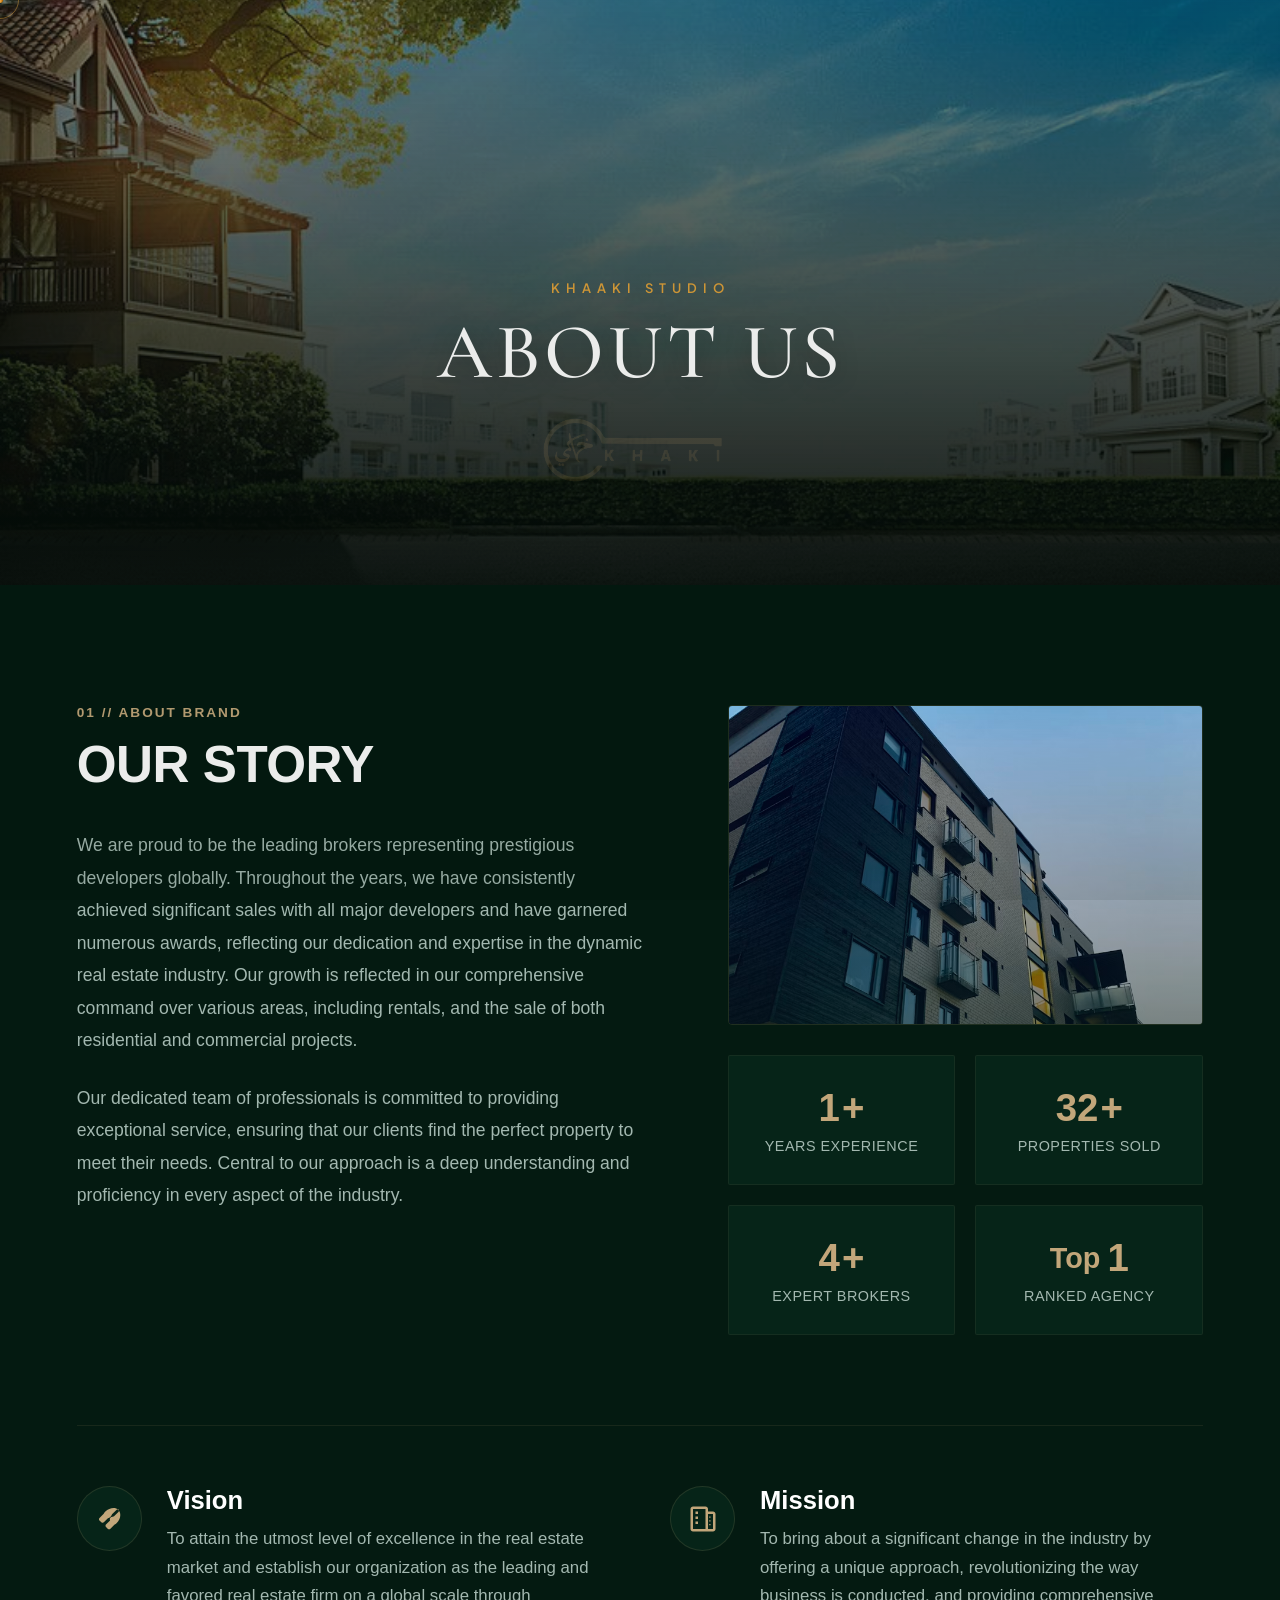
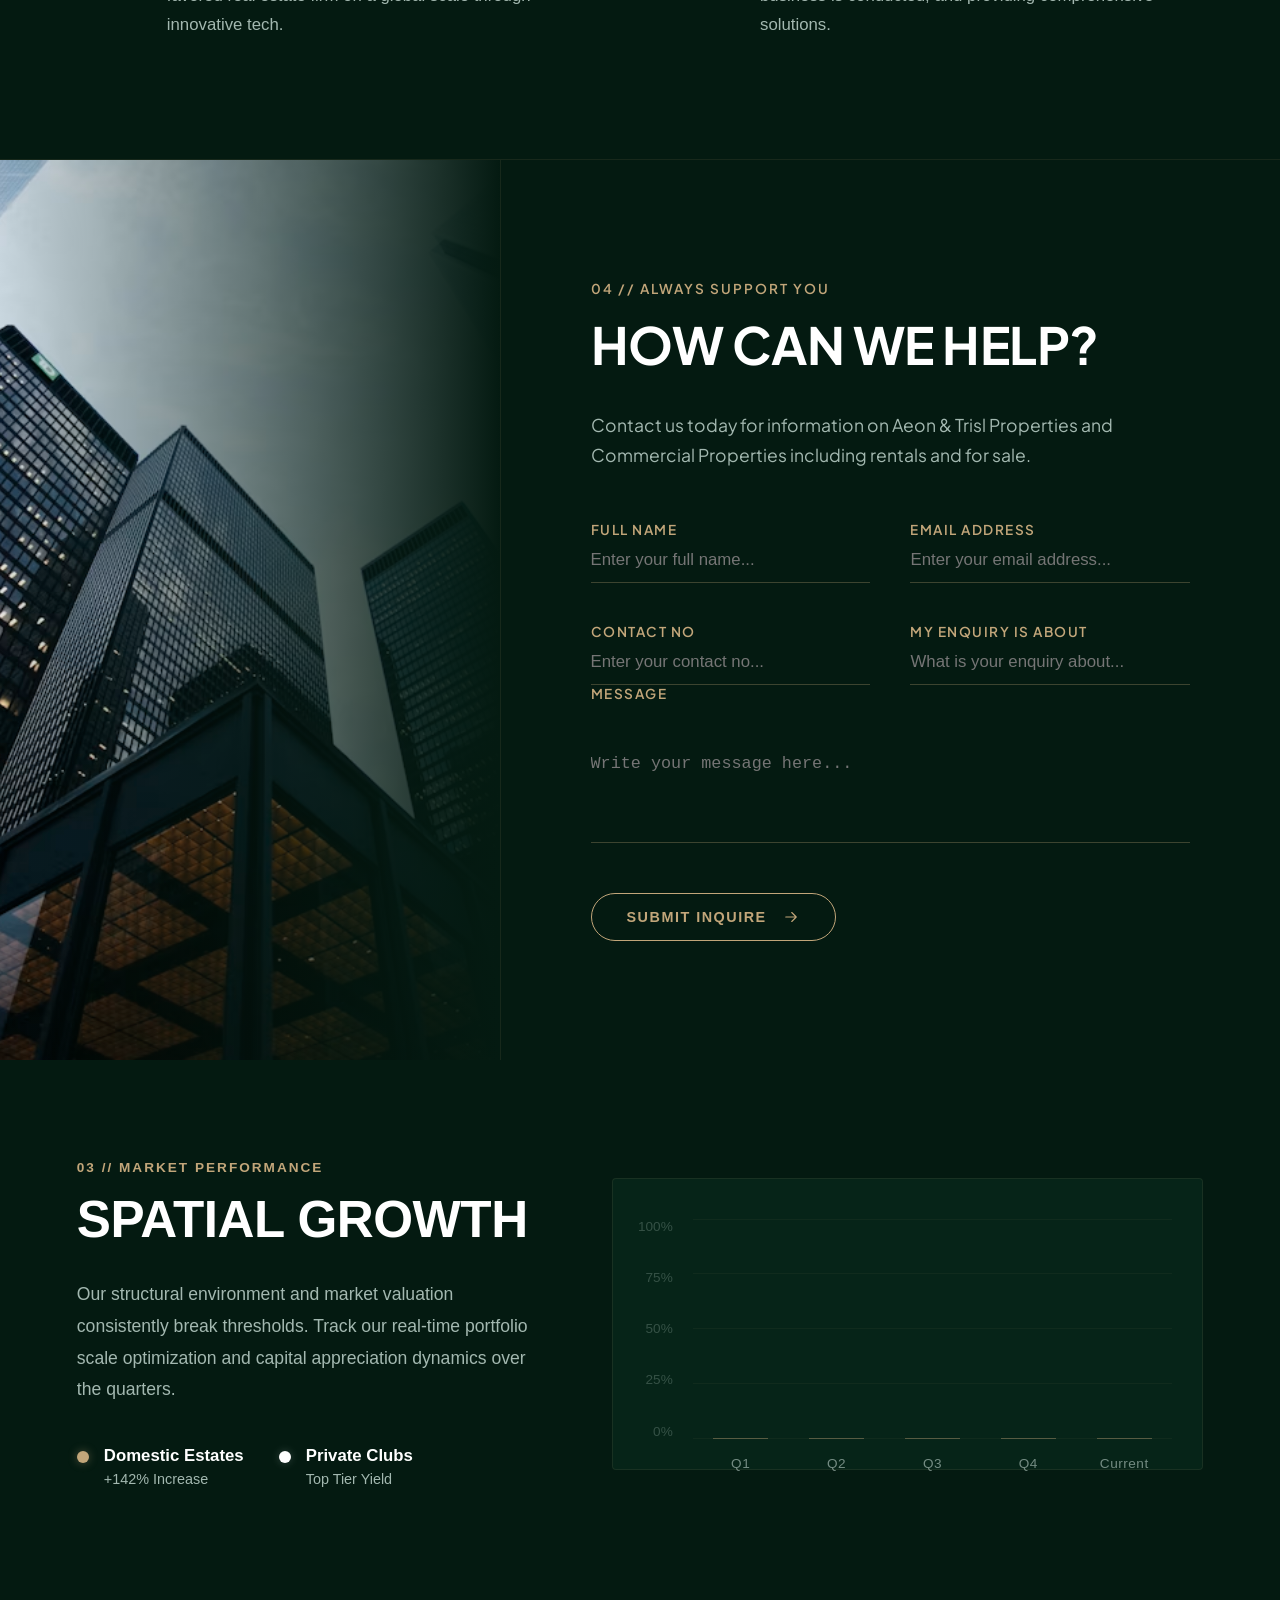
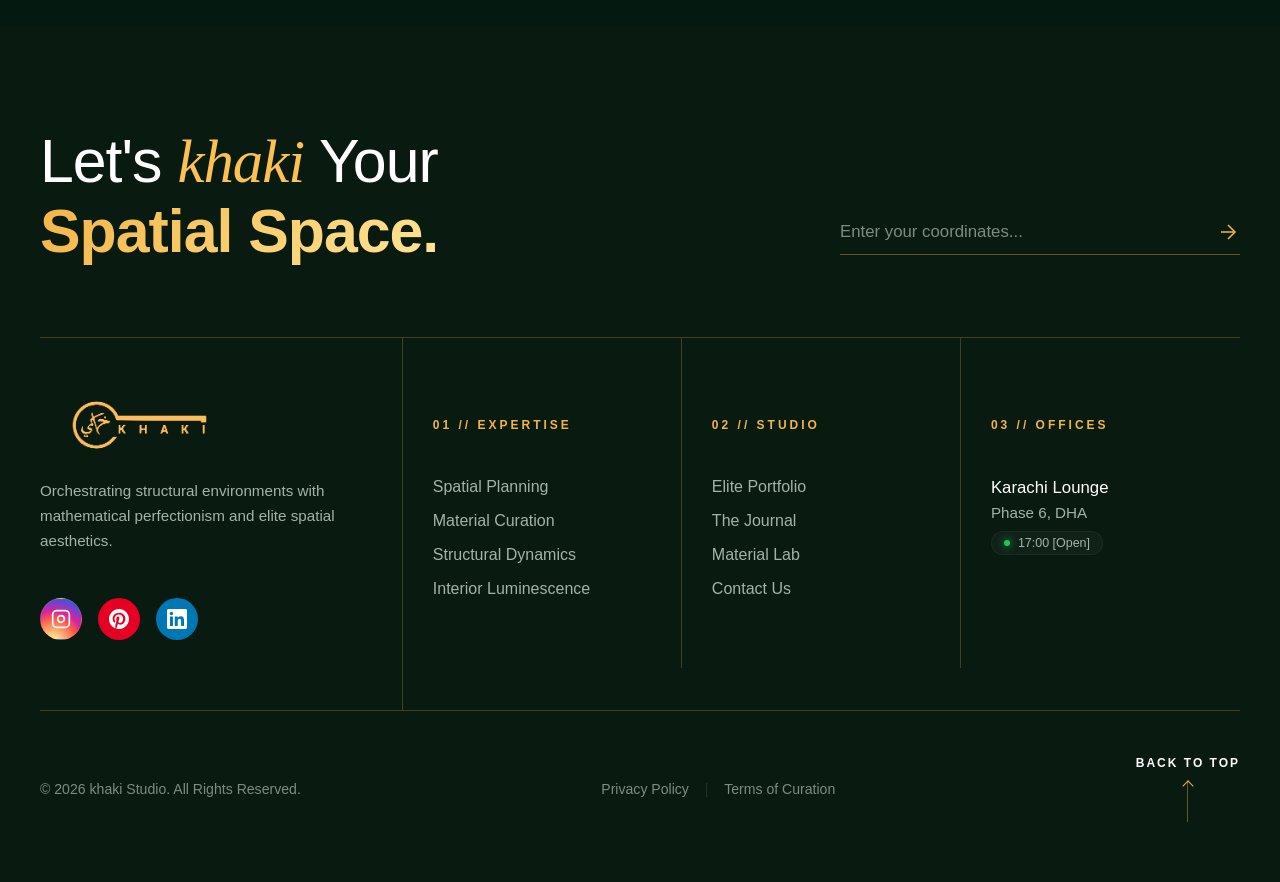
==== about.html @ c9d1e417 "Fresh deployment for Khaki Real Estate" ====
<!DOCTYPE html>
<html lang="en">
<head>
    <meta charset="UTF-8">
    <meta name="viewport" content="width=device-width, initial-scale=1.0">
    <title>Khaki Luxury Estates | Emerald Masterpiece</title>
    
    <!-- Premium Geometric Sans Font Hierarchy -->
    <link rel="preconnect" href="https://fonts.googleapis.com">
    <link rel="preconnect" href="https://fonts.gstatic.com" crossorigin>
    <link href="https://fonts.googleapis.com/css2?family=Plus+Jakarta+Sans:wght@300;400;500;600;700;800&display=swap" rel="stylesheet">
    <link href="https://fonts.googleapis.com/css2?family=Cormorant+Garamond:ital,wght@0,500;0,600;0,700;1,400&display=swap" rel="stylesheet">
    
    <link rel="stylesheet" href="style.css">
</head>
<body class="is-loading">

    <!-- LUXURY CUSTOM CURSOR TRACKER ELEMENTS -->
    <div class="custom-cursor-dot"></div>
    <div class="custom-cursor-ball"></div>

    <!-- 1. HIGH-END BRAND GREEN & GOLD PRELOADER -->
    <div id="preloader">
        <div class="loader-inner">
            <div class="logo-mask-container">
                <img src="assets/images/khaki logo[1]-01.webp" alt="Khaki Brand Identity" class="brand-logo-massive">
            </div>
        </div>
    </div>

    <!-- =====================================================================
     02. ULTRA-SLIM FLOATING EMERALD GLASS CAPSULE NAVBAR & SLICE OVERLAY
===================================================================== -->
<header class="floating-header" style="opacity: 1;">
    <div class="header-capsule">
        <!-- Left Brand Segment (MODIFIED LOGO AREA) -->
        <div class="logo-area">
            <a href="#home" class="brand-link">
                <img src="assets/images/khaki logo[1]-01.webp" alt="Khaki Corporate Identity" class="navbar-brand-logo">
            </a>
        </div>
        
        <!-- Center Modernist Navigation Links (Desktop Only) -->
        <nav class="nav-links-area">
            <div class="nav-clip"><a href="index.html" class="nav-item reveal-nav active">Home</a></div>
            <div class="nav-clip"><a href="about.html" class="nav-item reveal-nav">About Brand</a></div>
            <div class="nav-clip"><a href="estate.html" class="nav-item reveal-nav">Our Estates</a></div>
            <div class="nav-clip"><a href="contact.html" class="nav-item reveal-nav">Contact Inquire</a></div>
        </nav>
        
        <!-- Right Symmetrical Action Button / Hamburger Area (FIXED CORE) -->
        <div class="header-action-area">
            <a href="#contact" class="nav-mini-cta">Book Tour</a>
            
            <!-- Unique Custom Hamburger Trigger (Forced Flex Target) -->
            <button class="khaki-burger-trigger" id="burgerTrigger" aria-label="Toggle Menu">
                <span class="burger-line line-top"></span>
                <span class="burger-line line-bottom"></span>
            </button>
        </div>
    </div>
</header>

<!-- UNIQUE ARCHITECTURAL SLICE OVERLAY MENU -->
<div class="kinetic-menu-overlay" id="menuOverlay">
    <!-- Background divided into 3 responsive vertical layout slices -->
    <div class="menu-curtain-slice"></div>
    <div class="menu-curtain-slice"></div>
    <div class="menu-curtain-slice"></div>
    
     <div class="overlay-content-wrapper">
        <nav class="overlay-nav-matrix">
            <div class="overlay-link-clip"><a href="index.html" class="overlay-nav-item">01 / Home</a></div>
            <div class="overlay-link-clip"><a href="about.html" class="overlay-nav-item">02 / About Brand</a></div>
            <div class="overlay-link-clip"><a href="estate.html" class="overlay-nav-item">03 / Our Estates</a></div>
            <div class="overlay-link-clip"><a href="contact.html" class="overlay-nav-item">05 / Contact Inquire</a></div>
        </nav>
    </div>
</div>

    <section class="about-luxury-banner">
        <div class="banner-overlay"></div>
        <div class="banner-content">
            <span class="banner-subtitle">KHAAKI STUDIO</span>
            <h1 class="banner-title">About Us</h1>
        </div>
    </section>

    <section class="khaki-brand-story-section">
  <div class="kbs-container">
    
    <div class="kbs-content animate-on-scroll">
      <span class="kbs-tagline">01 // ABOUT BRAND</span>
      <h2 class="kbs-heading">OUR STORY</h2>
      <p class="kbs-text">
        We are proud to be the leading brokers representing prestigious developers globally. Throughout the years, we have consistently achieved significant sales with all major developers and have garnered numerous awards, reflecting our dedication and expertise in the dynamic real estate industry. Our growth is reflected in our comprehensive command over various areas, including rentals, and the sale of both residential and commercial projects.
      </p>
      <p class="kbs-text">
        Our dedicated team of professionals is committed to providing exceptional service, ensuring that our clients find the perfect property to meet their needs. Central to our approach is a deep understanding and proficiency in every aspect of the industry.
      </p>
    </div>

    <div class="kbs-media-box animate-on-scroll">
      <div class="kbs-image-wrap">
        <img src="assets/images/flat.jpg" alt="Elite Architecture" class="kbs-image">
        <div class="kbs-image-overlay"></div>
      </div>
      
      <div class="kbs-activity-grid">
        <div class="kbs-card">
          <div class="kbs-card-num-row">
            <span class="kbs-number" data-target="15">0</span><span class="kbs-suffix">+</span>
          </div>
          <span class="kbs-label">Years Experience</span>
        </div>
        <div class="kbs-card">
          <div class="kbs-card-num-row">
            <span class="kbs-number" data-target="2500">0</span><span class="kbs-suffix">+</span>
          </div>
          <span class="kbs-label">Properties Sold</span>
        </div>
        <div class="kbs-card">
          <div class="kbs-card-num-row">
            <span class="kbs-number" data-target="120">0</span><span class="kbs-suffix">+</span>
          </div>
          <span class="kbs-label">Expert Brokers</span>
        </div>
        <div class="kbs-card">
          <div class="kbs-card-num-row">
            <span class="kbs-prefix">Top </span><span class="kbs-number" data-target="1">0</span>
          </div>
          <span class="kbs-label">Ranked Agency</span>
        </div>
      </div>
    </div>

  </div>

  <div class="kbs-vm-container animate-on-scroll">
    <div class="kbs-vm-block">
      <div class="kbs-vm-icon">
        <svg viewBox="0 0 24 24" fill="none" xmlns="http://www.w3.org/2000/svg"><path d="M13.2426 10.7574C12.4616 11.5384 12.4616 12.8047 13.2426 13.5858C14.0237 14.3668 15.29 14.3668 16.0711 13.5858C16.8521 12.8047 16.8521 11.5384 16.0711 10.7574C15.29 9.97631 14.0237 9.97631 13.2426 10.7574Z" fill="currentColor"/><path d="M19.4142 4.58579C16.9427 2.11422 12.1158 3.0335 9.07684 6.07246C8.54944 6.59986 8.11874 7.1654 7.78165 7.75549L4.41421 11.1229C3.86801 11.6691 3.84074 12.5414 4.35338 13.1204L5.87868 14.6457C6.42555 15.1926 7.29177 15.2154 7.86595 14.6974L11.1274 11.4359C11.8385 11.1873 12.5846 10.8267 13.2426 10.1687C13.847 9.56425 14.1843 8.88729 14.433 8.23559L17.9272 4.74136C18.5204 4.14811 19.3497 4.05389 19.7824 4.48663C20.2151 4.91937 20.1209 5.74864 19.5276 6.34189L16.0334 9.83612C15.3817 10.0848 14.7048 10.422 14.1003 11.0265C13.4423 11.6844 13.0818 12.4305 12.8331 13.1416L9.57168 16.4031C9.05364 16.9772 9.07647 17.8435 9.62334 18.3903L11.1486 19.9156C11.7277 20.4283 12.6 20.401 13.1462 19.8548L16.5136 16.4874C17.1037 16.1503 17.6692 15.7196 18.1966 15.1922C21.2356 12.1532 22.1548 7.32635 19.4142 4.58579Z" fill="currentColor"/></svg>
      </div>
      <div class="kbs-vm-text-wrap">
        <h3 class="kbs-vm-title">Vision</h3>
        <p class="kbs-vm-desc">To attain the utmost level of excellence in the real estate market and establish our organization as the leading and favored real estate firm on a global scale through innovative tech.</p>
      </div>
    </div>
    <div class="kbs-vm-block">
      <div class="kbs-vm-icon">
        <svg viewBox="0 0 24 24" fill="none" xmlns="http://www.w3.org/2000/svg"><path fill-rule="evenodd" clip-rule="evenodd" d="M2 4C2 2.89543 2.89543 2 4 2H14C15.1046 2 16 2.89543 16 4V6H20C21.1046 6 22 6.89543 22 8V20C22 21.1046 21.1046 22 20 22H4C2.89543 22 2 21.1046 2 20V4ZM4 4V20H14V4H4ZM16 20H20V8H16V20ZM6 6H8V8H6V6ZM12 6H10V8H10.01V6ZM6 10H8V12H6V10ZM12 10H10V12H10.01V10ZM6 14H8V16H6V14ZM12 14H10V16H10.01V14ZM18 10H17V11H18V10ZM17 13H18V14H17V13ZM18 16H17V17H18V16Z" fill="currentColor"/></svg>
      </div>
      <div class="kbs-vm-text-wrap">
        <h3 class="kbs-vm-title">Mission</h3>
        <p class="kbs-vm-desc">To bring about a significant change in the industry by offering a unique approach, revolutionizing the way business is conducted, and providing comprehensive solutions.</p>
      </div>
    </div>
  </div>
</section>


<section class="khaki-help-contact-section">
  <div class="khc-wrapper">
    
    <div class="khc-image-panel">
      <img src="assets/images/building.jpg" alt="Luxury Skyscraper" class="khc-sticky-img">
      <div class="khc-image-fade"></div>
    </div>
    
    <div class="khc-form-panel">
      <div class="khc-header animate-on-scroll">
        <span class="khc-sub">04 // ALWAYS SUPPORT YOU</span>
        <h2 class="khc-title">HOW CAN WE HELP?</h2>
        <p class="khc-desc">
          Contact us today for information on Aeon & Trisl Properties and Commercial Properties including rentals and for sale.
        </p>
      </div>
      
      <form class="khc-form animate-on-scroll" onsubmit="event.preventDefault();">
        <div class="khc-grid">
          <div class="khc-input-wrap">
            <input type="text" id="k-name" required placeholder="Enter your full name...">
            <label for="k-name">Full name</label>
          </div>
          <div class="khc-input-wrap">
            <input type="email" id="k-email" required placeholder="Enter your email address...">
            <label for="k-email">Email address</label>
          </div>
          <div class="khc-input-wrap">
            <input type="tel" id="k-phone" required placeholder="Enter your contact no...">
            <label for="k-phone">Contact no</label>
          </div>
          <div class="khc-input-wrap">
            <input type="text" id="k-enq" required placeholder="What is your enquiry about...">
            <label for="k-enq">My enquiry is about</label>
          </div>
        </div>
        
        <div class="khc-input-wrap khc-full-width">
          <textarea id="k-msg" required placeholder="Write your message here..." rows="4"></textarea>
          <label for="k-msg">Message</label>
        </div>
        
        <button type="submit" class="khc-submit-btn">
          <span>SUBMIT INQUIRE</span>
          <svg viewBox="0 0 24 24" fill="none" xmlns="http://www.w3.org/2000/svg" class="khc-btn-arrow">
            <path d="M5 12H19M19 12L13 6M19 12L13 18" stroke="currentColor" stroke-width="1.5" stroke-linecap="round" stroke-linejoin="round"/>
          </svg>
        </button>
      </form>
    </div>
    
  </div>
</section>

<!-- ==================== SECTION 3: SPATIAL GROWTH GRAPH ==================== -->
<section class="spatial-graph-section">
  <div class="sg-container">
    
    <!-- Left Side: Text and Metrics -->
    <div class="sg-content animate-on-scroll">
      <span class="sg-tagline">03 // MARKET PERFORMANCE</span>
      <h2 class="sg-heading">SPATIAL GROWTH</h2>
      <p class="sg-desc">
        Our structural environment and market valuation consistently break thresholds. Track our real-time portfolio scale optimization and capital appreciation dynamics over the quarters.
      </p>
      
      <div class="sg-legend-flex">
        <div class="sg-legend-item">
          <span class="legend-dot domestic"></span>
          <div>
            <h4>Domestic Estates</h4>
            <p>+142% Increase</p>
          </div>
        </div>
        <div class="sg-legend-item">
          <span class="legend-dot international"></span>
          <div>
            <h4>Private Clubs</h4>
            <p>Top Tier Yield</p>
          </div>
        </div>
      </div>
    </div>

    <!-- Right Side: Clean Spatial Glassmorphism Bars -->
    <div class="sg-graph-display animate-on-scroll" id="graph-trigger-box">
      <div class="graph-wrapper">
        
        <!-- Y-Axis Labels -->
        <div class="graph-y-axis">
          <span>100%</span>
          <span>75%</span>
          <span>50%</span>
          <span>25%</span>
          <span>0%</span>
        </div>
        
        <!-- Main Graph Area Container -->
        <div class="graph-body">
          <!-- Background Grid Lines -->
          <div class="grid-lines">
            <div class="line"></div>
            <div class="line"></div>
            <div class="line"></div>
            <div class="line"></div>
            <div class="line"></div>
          </div>
          
          <!-- Bars & Glow Dots Container (SVG line kicked out entirely) -->
          <div class="graph-bars-container">
            <!-- Bar 1 -->
            <div class="graph-bar-col">
              <div class="bar-fill" data-percentage="45%">
                <!-- Glowing Peak Coordinate Dot -->
                <div class="bar-coordinate-dot"></div>
                <div class="bar-tooltip">45%</div>
              </div>
              <span class="bar-label">Q1</span>
            </div>
            <!-- Bar 2 -->
            <div class="graph-bar-col">
              <div class="bar-fill" data-percentage="65%">
                <div class="bar-coordinate-dot"></div>
                <div class="bar-tooltip">65%</div>
              </div>
              <span class="bar-label">Q2</span>
            </div>
            <!-- Bar 3 -->
            <div class="graph-bar-col">
              <div class="bar-fill" data-percentage="55%">
                <div class="bar-coordinate-dot"></div>
                <div class="bar-tooltip">55%</div>
              </div>
              <span class="bar-label">Q3</span>
            </div>
            <!-- Bar 4 -->
            <div class="graph-bar-col">
              <div class="bar-fill" data-percentage="85%">
                <div class="bar-coordinate-dot"></div>
                <div class="bar-tooltip">85%</div>
              </div>
              <span class="bar-label">Q4</span>
            </div>
            <!-- Bar 5 -->
            <div class="graph-bar-col">
              <div class="bar-fill" data-percentage="95%">
                <div class="bar-coordinate-dot"></div>
                <div class="bar-tooltip">95%</div>
              </div>
              <span class="bar-label">Current</span>
            </div>
          </div>

        </div>
      </div>
    </div>

  </div>
</section>
    
   
         <script src="https://cdnjs.cloudflare.com/ajax/libs/gsap/3.12.5/gsap.min.js"></script>
    <script src="script.js" defer></script>

</body>

<footer class="luxury-grand-footer">
    
    <div class="footer-container">
        
        <div class="footer-top-tier">
            <h2 class="footer-statement">
                Let's <span class="khaki-inline-logo">khaki</span> Your <br>
                <span class="gold-gradient-text">Spatial Space.</span>
            </h2>
            <div class="footer-newsletter-box">
                <form action="#" class="newsletter-form" onsubmit="event.preventDefault();">
                    <input type="email" placeholder="Enter your coordinates..." required class="newsletter-input">
                    <button type="submit" class="newsletter-submit-btn" aria-label="Submit Form">
                        <svg width="24" height="24" viewBox="0 0 24 24" fill="none" stroke="currentColor" stroke-width="1.5">
                            <line x1="5" y1="12" x2="19" y2="12"></line>
                            <polyline points="12 5 19 12 12 19"></polyline>
                        </svg>
                    </button>
                </form>
            </div>
        </div>

        <div class="footer-middle-tier">
            
            <div class="footer-column brand-identity-column">
                <div class="footer-logo-box">
                    <img src="assets/images/khaki logo[1]-01.webp" alt="Khaki Brand Logo" class="footer-brand-logo-img">
                </div>
                <p class="brand-bio">
                    Orchestrating structural environments with mathematical perfectionism and elite spatial aesthetics.
                </p>
                <div class="footer-social-suite">
                    <a href="#" class="social-link instagram" aria-label="Instagram Profile">
                        <svg width="20" height="20" viewBox="0 0 24 24" fill="none" stroke="currentColor" stroke-width="2">
                            <rect x="2" y="2" width="20" height="20" rx="5" ry="5"></rect>
                            <path d="M16 11.37A4 4 0 1 1 12.63 8 4 4 0 0 1 16 11.37z"></path>
                            <line x1="17.5" y1="6.5" x2="17.51" y2="6.5"></line>
                        </svg>
                    </a>
                    <a href="#" class="social-link pinterest" aria-label="Pinterest Profile">
                        <svg width="20" height="20" viewBox="0 0 24 24" fill="currentColor">
                            <path d="M12.017 0C5.396 0 0 5.396 0 12.017c0 5.076 3.158 9.412 7.643 11.162-.105-.949-.199-2.403.041-3.439.219-.937 1.406-5.957 1.406-5.957s-.359-.72-.359-1.781c0-1.663.967-2.907 2.167-2.907 1.023 0 1.517.769 1.517 1.687 0 1.029-.653 2.567-.992 3.992-.285 1.193.6 2.165 1.775 2.165 2.128 0 3.768-2.245 3.768-5.487 0-2.861-2.063-4.869-5.008-4.869-3.41 0-5.409 2.562-5.409 5.199 0 1.033.394 2.143.889 2.741.099.12.112.225.085.345-.09.375-.293 1.199-.334 1.363-.053.225-.172.271-.401.165-1.495-.69-2.433-2.878-2.433-4.646 0-3.776 2.748-7.252 7.92-7.252 4.158 0 7.392 2.967 7.392 6.923 0 4.135-2.607 7.462-6.233 7.462-1.214 0-2.354-.629-2.758-1.379l-.749 2.848c-.269 1.045-1.004 2.352-1.498 3.146 1.123.345 2.306.535 3.55.535 6.607 0 11.985-5.365 11.985-11.983C24 5.362 18.621 0 12.017 0z"/>
                        </svg>
                    </a>
                    <a href="#" class="social-link linkedin" aria-label="LinkedIn Profile">
                        <svg width="20" height="20" viewBox="0 0 24 24" fill="currentColor">
                            <path d="M20.447 20.452h-3.554v-5.569c0-1.328-.027-3.037-1.852-3.037-1.853 0-2.136 1.445-2.136 2.939v5.667H9.351V9h3.414v1.561h.046c.477-.9 1.637-1.85 3.37-1.85 3.601 0 4.267 2.37 4.267 5.455v6.286zM5.337 7.433c-1.144 0-2.063-.926-2.063-2.065 0-1.138.92-2.063 2.063-2.063 1.14 0 2.064.925 2.064 2.063 0 1.139-.925 2.065-2.064 2.065zm1.782 13.019H3.555V9h3.564v11.452zM22.225 0H1.771C.792 0 0 .774 0 1.729v20.542C0 23.227.792 24 1.771 24h20.451C23.2 24 24 23.227 24 22.271V1.729C24 .774 23.2 0 22.222 0h.003z"/>
                        </svg>
                    </a>
                </div>
            </div>

            <div class="footer-column links-navigation-column">
                <span class="column-title-tag">01 // EXPERTISE</span>
                <ul class="luxury-links-container">
                    <li><a href="#">Spatial Planning</a></li>
                    <li><a href="#">Material Curation</a></li>
                    <li><a href="#">Structural Dynamics</a></li>
                    <li><a href="#">Interior Luminescence</a></li>
                </ul>
            </div>

            <div class="footer-column links-navigation-column">
                <span class="column-title-tag">02 // STUDIO</span>
                <ul class="luxury-links-container">
                    <li><a href="#">Elite Portfolio</a></li>
                    <li><a href="#">The Journal</a></li>
                    <li><a href="#">Material Lab</a></li>
                    <li><a href="#">Contact Us</a></li>
                </ul>
            </div>

            <div class="footer-column architectural-data-column">
                <span class="column-title-tag">03 // OFFICES</span>
                <div class="studio-location-card lounge-card">
                    <h3>Karachi Lounge</h3>
                    <p>Phase 6, DHA</p>
                    <div class="live-status-pill">
                        <span class="status-pulse-dot"></span>
                        <span class="status-timestamp">17:00 [Open]</span>
                    </div>
                </div>
            </div>
        </div>

        <div class="footer-bottom-tier">
            <div class="footer-copyright-statement">
                &copy; 2026 khaki Studio. All Rights Reserved.
            </div>
            <div class="footer-legal-anchor-wrap">
                <a href="#" class="legal-link">Privacy Policy</a>
                <span class="legal-node-divider">|</span>
                <a href="#" class="legal-link">Terms of Curation</a>
            </div>
            <a href="#" class="scroll-elevator-action-btn">
                <span class="elevator-text">BACK TO TOP</span>
                <div class="elevator-arrow-shaft"></div>
            </a>
        </div>

    </div>
</footer>
</html>
---- style.css ----
/* ---------------------------------------------------------------------
   Emerald & Gold Deep Luxury Design Variables
--------------------------------------------------------------------- */
:root {
    --bg-base: #04150c;          /* Deep Regal Emerald Velvet Base */
    --surface-glass: rgba(5, 28, 16, 0.82); /* Premium Green Glassmorphism */
    --brand-green: #0a3c22;      /* Rich Corporate Statement Emerald */
    --brand-gold: #f3b444;       /* Exact Match To Your Logo's Gold Key */
    --text-pure: #ffffff;        /* Crisp High Contrast White */
    --text-muted: #a3b8ab;       /* Luxurious Sage Muted Tones */
    --font-suite: 'Plus Jakarta Sans', sans-serif;
}

* {
    margin: 0;
    padding: 0;
    box-sizing: border-box;
    -webkit-font-smoothing: antialiased;
}

body.is-loading {
    overflow: hidden;
}

body {
    background-color: var(--bg-base);
    color: var(--text-pure);
    font-family: var(--font-suite);
    overflow-x: hidden;
}

/* ---------------------------------------------------------------------
   Sleek Deep Emerald & Gold Preloader Component
--------------------------------------------------------------------- */
#preloader {
    position: fixed;
    top: 0;
    left: 0;
    width: 100%;
    height: 100vh;
    background-color: var(--bg-base);
    z-index: 99999;
    display: flex;
    justify-content: center;
    align-items: center;
}

.loader-inner {
    position: relative;
    display: flex;
    justify-content: center;
    align-items: center;
}

.logo-mask-container {
    position: relative;
    width: 320px;
    max-width: 75vw;
    height: auto;
    clip-path: inset(0 100% 0 0); /* Closed for geometric slide mask reveal */
}

.brand-logo-massive {
    width: 100%;
    height: auto;
    display: block;
}

/* ---------------------------------------------------------------------
   ULTRA-SLIM FLOATING EMERALD CAPSULE NAVBAR (Velvet Styled)
--------------------------------------------------------------------- */
.floating-header {
    position: fixed;
    top: 20px;
    left: 0;
    width: 100%;
    z-index: 1000;
    padding: 0 40px;
    opacity: 0; /* Animated into screen view by GSAP */
}

.header-capsule {
    max-width: 1320px;
    margin: 0 auto;
    background-color: var(--surface-glass);
    backdrop-filter: blur(25px);
    -webkit-backdrop-filter: blur(25px);
    border: 1px solid rgba(243, 180, 68, 0.18); /* Fine delicate gold trace outline */
    box-shadow: 0 16px 40px rgba(0, 0, 0, 0.4);
    border-radius: 100px;
    padding: 10px 32px;
    display: flex;
    justify-content: space-between;
    align-items: center;
    height: 64px; /* Perfectly slim, strictly non-overlapping block */
}

.logo-area {
    width: 105px;
    display: flex;
    align-items: center;
}

.brand-link {
    display: block;
    width: 100%;
}

.brand-link img {
    width: 100%;
    height: auto;
    display: block;
}

.nav-links-area {
    display: flex;
    align-items: center;
    gap: 36px;
}

.nav-clip {
    overflow: hidden;
}

.nav-item {
    color: var(--text-muted);
    text-decoration: none;
    font-size: 0.82rem;
    font-weight: 600;
    letter-spacing: 1.2px;
    text-transform: uppercase;
    display: block;
    position: relative;
    padding: 6px 0;
    transition: color 0.3s ease;
}

.nav-item:hover, .nav-item.active {
    color: var(--text-pure);
}

/* Gold Underline Tracking Animation */
.nav-item::after {
    content: '';
    position: absolute;
    bottom: 0;
    left: 0;
    width: 0%;
    height: 2px;
    background-color: var(--brand-gold);
    transition: width 0.35s cubic-bezier(0.25, 1, 0.5, 1);
}

.nav-item:hover::after, .nav-item.active::after {
    width: 100%;
}

/* Right Structural Button Action Element */
.header-action-area {
    display: flex;
    align-items: center;
}

.nav-mini-cta {
    text-decoration: none;
    color: var(--brand-gold);
    font-size: 0.78rem;
    font-weight: 700;
    text-transform: uppercase;
    letter-spacing: 1px;
    border: 1.5px solid var(--brand-gold);
    padding: 8px 18px;
    border-radius: 40px;
    transition: all 0.3s ease;
}

.nav-mini-cta:hover {
    background-color: var(--brand-gold);
    color: var(--bg-base);
}
/* --- VARIABLES MANAGEMENT SETUP --- */
:root {
    --brand-gold: #f5b94b;
    --surface-glass: rgba(3, 20, 12, 0.7);
    --text-muted: rgba(255, 255, 255, 0.6);
    --text-pure: #ffffff;
    --bg-base: #03140c;
}

/* --- HAMBURGER BUTTON TRACER --- */
.khaki-burger-trigger {
    display: none; /* Desktop check hidden */
    flex-direction: column;
    justify-content: center;
    gap: 6px;
    width: 30px;
    height: 24px;
    background: transparent;
    border: none;
    cursor: pointer;
    z-index: 2000;
    padding: 0;
    margin-left: 15px;
}

.burger-line {
    width: 100%;
    height: 2px;
    background-color: var(--brand-gold);
    transition: transform 0.4s cubic-bezier(0.16, 1, 0.3, 1), background-color 0.3s;
}

/* Transform icon interaction to active cross marker */
.khaki-burger-trigger.menu-is-open .line-top {
    transform: translateY(4px) rotate(45deg);
    background-color: #ffffff;
}
.khaki-burger-trigger.menu-is-open .line-bottom {
    transform: translateY(-4px) rotate(-45deg);
    background-color: #ffffff;
}

/* --- THE KINETIC SLICE OVERLAY STRUCTURE --- */
.kinetic-menu-overlay {
    position: fixed;
    top: 0;
    left: 0;
    width: 100%;
    height: 100vh;
    z-index: 1500;
    pointer-events: none;
    display: flex;
    flex-direction: column;
}

/* 3 Equal horizontal split blocks setup */
.menu-curtain-slice {
    position: relative;
    width: 100%;
    height: 33.334vh;
    background-color: #020d08; /* Luxury deep canvas tone */
    transform: scaleX(0);
    transform-origin: right center;
    transition: transform 0.6s cubic-bezier(0.25, 1, 0.5, 1);
}

/* Stagger scale timing for wave effect */
.menu-curtain-slice:nth-child(2) { transition-delay: 0.08s; }
.menu-curtain-slice:nth-child(3) { transition-delay: 0.16s; }

.overlay-content-wrapper {
    position: absolute;
    top: 0;
    left: 0;
    width: 100%;
    height: 100%;
    display: flex;
    align-items: center;
    justify-content: center;
    opacity: 0;
    visibility: hidden;
    transition: opacity 0.4s ease, visibility 0.4s ease;
    z-index: 1600;
}

.overlay-nav-matrix {
    display: flex;
    flex-direction: column;
    gap: 25px;
    text-align: center;
}

.overlay-link-clip {
    overflow: hidden;
}

.overlay-nav-item {
    font-size: 1.8rem;
    font-weight: 700;
    text-transform: uppercase;
    color: rgba(255, 255, 255, 0.4);
    text-decoration: none;
    display: block;
    letter-spacing: 2px;
    transform: translateY(100%);
    transition: transform 0.5s cubic-bezier(0.16, 1, 0.3, 1), color 0.3s ease, letter-spacing 0.3s;
}

.overlay-nav-item:hover {
    color: var(--brand-gold);
    letter-spacing: 5px;
}

/* --- ACTIVE TRANSITION TRIGGERS --- */
.kinetic-menu-overlay.overlay-open {
    pointer-events: auto;
}

.kinetic-menu-overlay.overlay-open .menu-curtain-slice {
    transform: scaleX(1);
    transform-origin: left center;
}

.kinetic-menu-overlay.overlay-open .overlay-content-wrapper {
    opacity: 1;
    visibility: visible;
    transition-delay: 0.35s;
}

.kinetic-menu-overlay.overlay-open .overlay-nav-item {
    transform: translateY(0);
}

/* Staggered text link rising entrance frames */
.kinetic-menu-overlay.overlay-open .overlay-link-clip:nth-child(1) .overlay-nav-item { transition-delay: 0.4s; }
.kinetic-menu-overlay.overlay-open .overlay-link-clip:nth-child(2) .overlay-nav-item { transition-delay: 0.45s; }
.kinetic-menu-overlay.overlay-open .overlay-link-clip:nth-child(3) .overlay-nav-item { transition-delay: 0.5s; }
.kinetic-menu-overlay.overlay-open .overlay-link-clip:nth-child(4) .overlay-nav-item { transition-delay: 0.55s; }
.kinetic-menu-overlay.overlay-open .overlay-link-clip:nth-child(5) .overlay-nav-item { transition-delay: 0.6s; }

/* --- GLOBAL RESPONSIVE RE-ENGINEERING (FIXED) --- */
@media (max-width: 992px) {
    .nav-links-area, .header-action-area .nav-mini-cta {
        display: none !important; /* Disabling core wide nodes */
    }
    
    .khaki-burger-trigger {
        display: flex !important; /* Forcing absolute visibility on runtime layouts */
    }

    .header-capsule {
        padding: 10px 24px;
        max-width: 90%;
        justify-content: space-between;
    }
}
/* ---------------------------------------------------------------------
   Editorial Hero Section & Spatial Alignment
--------------------------------------------------------------------- */
.editorial-hero {
    position: relative;
    width: 100%;
    height: 100vh;
    display: flex;
    justify-content: center;
    align-items: center;
    text-align: center;
    padding-top: 84px; /* Locked content safezone buffer */
    background-color: var(--bg-base);
}

.bg-slider-engine {
    position: absolute;
    top: 0;
    left: 0;
    width: 100%;
    height: 100%;
    z-index: 1;
    overflow: hidden;
}

.slide {
    position: absolute;
    top: 0;
    left: 0;
    width: 100%;
    height: 100%;
    background-size: cover;
    background-position: center;
    opacity: 0;
    transform: scale(1.05);
    z-index: 1;
}

.slide.active-slide {
    opacity: 1;
    z-index: 2;
}

/* Content Container Setup */
.hero-foreground-content {
    position: relative;
    z-index: 5;
    max-width: 950px;
    padding: 0 24px;
}

.text-mask, .title-mask, .desc-mask, .btn-mask {
    overflow: hidden;
    margin-bottom: 16px;
}

.hero-micro-tag {
    font-size: 0.8rem;
    letter-spacing: 5px;
    color: var(--brand-gold); /* Gold tag highlight */
    font-weight: 700;
    display: inline-block;
}

.hero-main-title {
    font-size: 4.8rem;
    font-weight: 800;
    line-height: 1.15;
    letter-spacing: -2px;
    color: var(--text-pure);
}

.hero-main-title span {
    display: block;
}

.gold-accent-text {
    color: var(--brand-gold);
    font-weight: 600;
}

.hero-editorial-desc {
    font-size: 1.1rem;
    line-height: 1.7;
    color: var(--text-muted);
    max-width: 620px;
    margin: 12px auto 32px;
    font-weight: 500;
}

/* Deluxe Action Button */
.luxury-action-btn {
    display: inline-flex;
    align-items: center;
    gap: 12px;
    color: var(--bg-base);
    background-color: var(--brand-gold);
    text-decoration: none;
    font-size: 0.85rem;
    font-weight: 700;
    letter-spacing: 1.5px;
    padding: 18px 40px;
    text-transform: uppercase;
    transition: all 0.35s cubic-bezier(0.25, 1, 0.5, 1);
}

.btn-arrow {
    transition: transform 0.35s ease;
}

.luxury-action-btn:hover {
    background-color: var(--text-pure);
    box-shadow: 0 15px 35px rgba(255, 255, 255, 0.15);
    transform: translateY(-2px);
}

.luxury-action-btn:hover .btn-arrow {
    transform: translate(3px, -3px);
}

/* Dashboard Navigation Layout Controls (Symmetrical Center Fix) */
.interactive-slider-controls {
    position: absolute;
    bottom: 40px;
    left: 50%;
    transform: translateX(-50%);
    z-index: 10;
    display: flex;
    flex-direction: column;
    align-items: center;
    gap: 12px;
}

.slider-dots-indicator {
    display: flex;
    gap: 10px;
    align-items: center;
}

.dot {
    width: 6px;
    height: 6px;
    border-radius: 50%;
    background-color: rgba(255, 255, 255, 0.25);
    transition: all 0.4s ease;
}

.dot.active-dot {
    background-color: var(--brand-gold);
    width: 20px;
    border-radius: 6px;
}

/* ---------------------------------------------------------------------
   ELITE GLASS & GOLD CUSTOM CURSOR SYSTEM
--------------------------------------------------------------------- */
.custom-cursor-dot {
    width: 6px;
    height: 6px;
    background-color: var(--brand-gold);
    border-radius: 50%;
    position: fixed;
    top: 0;
    left: 0;
    transform: translate(-50%, -50%);
    pointer-events: none;
    z-index: 999999;
    user-select: none;
    mix-blend-mode: difference;
}

.custom-cursor-ball {
    width: 38px;
    height: 38px;
    border: 1px solid rgba(243, 180, 68, 0.4);
    border-radius: 50%;
    position: fixed;
    top: 0;
    left: 0;
    transform: translate(-50%, -50%);
    pointer-events: none;
    z-index: 999998;
    user-select: none;
    will-change: transform;
}

/* Hide original native mouse arrow on desktop layout */
@media (min-width: 769px) {
    body, a, button, .nav-item, .luxury-action-btn, .dot, .nav-mini-cta {
        cursor: none !important;
    }
}

/* Fallback: Disable element entirely on responsive mobile layout */
@media (max-width: 768px) {
    .custom-cursor-dot, .custom-cursor-ball {
        display: none !important;
    }
    .header-action-area { display: none; }
    .header-capsule {
        width: calc(100% - 10px);
        justify-content: center;
        gap: 24px;
    }
    .logo-area { width: 90px; }
    .nav-links-area { gap: 16px; }
    .nav-item { font-size: 0.75rem; letter-spacing: 0.5px; }
    .hero-main-title { font-size: 2.8rem; letter-spacing: -1px; }
    .editorial-hero { padding-top: 100px; }
}

@media(max-width: 1024px) {
    .floating-header { padding: 0 20px; }
    .header-capsule { padding: 0 24px; }
    .nav-links-area { gap: 24px; }
}

/* ---------------------------------------------------------------------
   ELITE MINIMALIST REAL ESTATE DISCOVERY ENGINE (NO BACKGROUND SECT)
--------------------------------------------------------------------- */
.discovery-engine-section {
    padding: 20px 0 80px;    /* Clean, close proximity spacing */
    background: transparent;  /* Full green background removed completely */
    position: relative;
    width: 100%;
}

.section-container {
    max-width: 1320px;
    margin: 0 auto;
    padding: 0 40px;
}

/* Floating Clean Glass Capsule Bar Configuration */
.luxury-filter-bar {
    max-width: 1200px;
    margin: 0 auto;
    background-color: rgba(255, 255, 255, 0.03); /* Pure thin floating glass look */
    backdrop-filter: blur(20px);
    -webkit-backdrop-filter: blur(20px);
    border: 1px solid rgba(255, 255, 255, 0.08); /* Fine delicate white accent line */
    padding: 20px 30px;
    border-radius: 14px;
    display: grid;
    grid-template-columns: 1fr 1fr 1.2fr auto;
    gap: 24px;
    align-items: flex-end;
    box-shadow: 0 20px 50px rgba(0, 0, 0, 0.3); /* Subtle elegance shadow */
}

/* Individual Selector Columns UI */
.custom-dropdown {
    position: relative;
    display: flex;
    flex-direction: column;
}

.dropdown-label {
    font-size: 0.7rem;
    font-weight: 700;
    color: var(--text-muted);
    text-transform: uppercase;
    letter-spacing: 1.5px;
    margin-bottom: 10px;
}

.dropdown-trigger {
    background-color: rgba(4, 21, 12, 0.5); /* Soft blend with body canvas */
    border: 1px solid rgba(255, 255, 255, 0.06);
    padding: 14px 20px;
    border-radius: 8px;
    color: var(--text-pure);
    font-size: 0.9rem;
    font-weight: 500;
    display: flex;
    justify-content: space-between;
    align-items: center;
    transition: all 0.3s cubic-bezier(0.25, 1, 0.5, 1);
}

.chevron-icon {
    color: var(--text-muted);
    transition: transform 0.3s ease;
}

/* Active Dropdown States */
.custom-dropdown.open .dropdown-trigger {
    border-color: var(--brand-gold);
    box-shadow: 0 0 15px rgba(243, 180, 68, 0.12);
}

.custom-dropdown.open .chevron-icon {
    transform: rotate(180deg);
    color: var(--brand-gold);
}

/* Flyout Dropdown Menu Styling */
.dropdown-menu {
    position: absolute;
    top: calc(100% + 8px);
    left: 0;
    width: 100%;
    background-color: rgba(5, 28, 16, 0.98); /* Sharp emerald crystal opacity */
    backdrop-filter: blur(25px);
    -webkit-backdrop-filter: blur(25px);
    border: 1px solid rgba(243, 180, 68, 0.2);
    border-radius: 8px;
    z-index: 100;
    opacity: 0;
    visibility: hidden;
    transform: translateY(10px);
    transition: all 0.3s cubic-bezier(0.25, 1, 0.5, 1);
    box-shadow: 0 20px 40px rgba(0, 0, 0, 0.5);
    overflow: hidden;
}

.custom-dropdown.open .dropdown-menu {
    opacity: 1;
    visibility: visible;
    transform: translateY(0);
}

.dropdown-menu.has-scrollbar {
    max-height: 260px;
    overflow-y: auto;
}

/* Luxury Custom Scrollbar */
.dropdown-menu.has-scrollbar::-webkit-scrollbar {
    width: 4px;
}
.dropdown-menu.has-scrollbar::-webkit-scrollbar-track {
    background: transparent;
}
.dropdown-menu.has-scrollbar::-webkit-scrollbar-thumb {
    background: rgba(243, 180, 68, 0.25);
    border-radius: 10px;
}
.dropdown-menu.has-scrollbar::-webkit-scrollbar-thumb:hover {
    background: var(--brand-gold);
}

/* Options Interaction */
.dropdown-option {
    padding: 12px 20px;
    font-size: 0.88rem;
    color: var(--text-muted);
    transition: all 0.25s ease;
}

.dropdown-option:hover {
    background-color: rgba(243, 180, 68, 0.08);
    color: var(--text-pure);
    padding-left: 24px;
}

.dropdown-option.active {
    background-color: var(--brand-green);
    color: var(--brand-gold);
    font-weight: 600;
}

/* Embedded City Search Field Layout */
.dropdown-search-wrapper {
    position: sticky;
    top: 0;
    background-color: rgba(5, 28, 16, 0.98);
    padding: 12px;
    border-bottom: 1px solid rgba(255, 255, 255, 0.05);
    display: flex;
    align-items: center;
    z-index: 5;
}

.dropdown-search-input {
    width: 100%;
    background-color: rgba(4, 21, 12, 0.8);
    border: 1px solid rgba(255, 255, 255, 0.1);
    border-radius: 4px;
    padding: 8px 12px 8px 32px;
    color: var(--text-pure);
    font-family: var(--font-suite);
    font-size: 0.85rem;
    outline: none;
    transition: all 0.3s ease;
}

.dropdown-search-input:focus {
    border-color: var(--brand-gold);
}

.search-field-icon {
    position: absolute;
    left: 24px;
    color: var(--text-muted);
    pointer-events: none;
}

/* Symmetrical Action Submit Button */
.filter-search-submit {
    background-color: var(--brand-gold);
    color: var(--bg-base);
    border: none;
    border-radius: 8px;
    height: 50px;
    padding: 0 36px;
    font-size: 0.9rem;
    font-weight: 700;
    text-transform: uppercase;
    letter-spacing: 1px;
    display: inline-flex;
    align-items: center;
    gap: 10px;
    transition: all 0.35s cubic-bezier(0.25, 1, 0.5, 1);
}

.filter-search-submit svg {
    transition: transform 0.3s ease;
}

.filter-search-submit:hover {
    background-color: var(--text-pure);
    box-shadow: 0 10px 25px rgba(255, 255, 255, 0.15);
}

.filter-search-submit:hover svg {
    transform: translateX(4px);
}

/* Responsive Structural Breakdown Controls */
@media (max-width: 992px) {
    .luxury-filter-bar {
        grid-template-columns: 1fr 1fr;
        padding: 24px;
    }
    .filter-search-submit {
        grid-column: span 2;
        justify-content: center;
        width: 100%;
    }
}

@media (max-width: 640px) {
    .luxury-filter-bar {
        grid-template-columns: 1fr;
        gap: 16px;
    }
    .filter-search-submit {
        grid-column: span 1;
    }
}
/* =====================================================================
   PROPERTIES DISPLAY GRID & SMOOTH ANIMATION LAYER DROP DOWN (PERFECTIONIST TOUCH)
===================================================================== */
.properties-display-wrapper {
    max-width: 1200px;
    margin: 40px auto 0;
    padding: 0 40px;
    display: none; /* Initial State Hidden */
    grid-template-columns: repeat(auto-fill, minmax(320px, 1fr));
    gap: 30px;
    opacity: 0;
    transform: translateY(20px);
    transition: opacity 0.6s cubic-bezier(0.25, 1, 0.5, 1), transform 0.6s cubic-bezier(0.25, 1, 0.5, 1);
}

/* Active State to Trigger Smooth Fade-In Appearance */
.properties-display-wrapper.reveal-results {
    display: grid;
    opacity: 1;
    transform: translateY(0);
}

/* Luxury Feedback Message Config */
.no-results-feedback {
    grid-column: 1 / -1;
    text-align: center;
    padding: 80px 0;
    color: var(--text-muted);
    font-size: 0.95rem;
    letter-spacing: 1.5px;
    text-transform: uppercase;
    border: 1px dashed rgba(255, 255, 255, 0.05);
    border-radius: 8px;
    background-color: rgba(4, 21, 12, 0.2);
}
/* =====================================================================
   PROPERTIES DISPLAY GRID & SMOOTH ANIMATION LAYER (DROP DOWN)
===================================================================== */
.properties-display-wrapper {
    max-width: 1200px;
    margin: 40px auto 80px;
    padding: 0 40px;
    display: none; /* Hidden by default */
    grid-template-columns: repeat(auto-fill, minmax(320px, 1fr));
    gap: 35px;
    opacity: 0;
    transform: translateY(30px);
    transition: opacity 0.8s cubic-bezier(0.25, 1, 0.5, 1), transform 0.8s cubic-bezier(0.25, 1, 0.5, 1);
}

.properties-display-wrapper.reveal-results {
    display: grid;
    opacity: 1;
    transform: translateY(0);
}

/* Luxury Glassmorphic Card Container Setup */
.property-card {
    perspective: 1000px;
    transition: all 0.4s ease;
}

.property-card-inner {
    background: rgba(255, 255, 255, 0.02);
    backdrop-filter: blur(15px);
    -webkit-backdrop-filter: blur(15px);
    border: 1px solid rgba(255, 255, 255, 0.06);
    border-radius: 12px;
    overflow: hidden;
    transition: all 0.45s cubic-bezier(0.25, 1, 0.5, 1);
    box-shadow: 0 10px 30px rgba(0, 0, 0, 0.2);
}

/* Image Wrapper with Scale Hover Logic */
.card-image-box {
    position: relative;
    width: 100%;
    height: 220px;
    overflow: hidden;
}

.card-image-box img {
    width: 100%;
    height: 100%;
    object-fit: cover;
    transition: transform 0.6s cubic-bezier(0.25, 1, 0.5, 1);
}

.card-badge-status {
    position: absolute;
    top: 15px;
    right: 15px;
    background: rgba(5, 28, 16, 0.85);
    backdrop-filter: blur(5px);
    border: 1px solid rgba(243, 180, 68, 0.3);
    color: var(--brand-gold);
    font-size: 0.7rem;
    font-weight: 700;
    text-transform: uppercase;
    letter-spacing: 1px;
    padding: 6px 14px;
    border-radius: 4px;
}

/* Card Content Blocks */
.card-content-box {
    padding: 24px;
}

.card-meta-area {
    font-size: 0.75rem;
    color: var(--text-muted);
    letter-spacing: 1px;
    text-transform: uppercase;
    display: block;
    margin-bottom: 8px;
}

.card-title-text {
    color: var(--text-pure);
    font-size: 1.15rem;
    font-weight: 600;
    margin-bottom: 20px;
    line-height: 1.4;
    transition: color 0.3s ease;
}

.card-footer-pricing {
    display: flex;
    justify-content: space-between;
    align-items: center;
    border-top: 1px solid rgba(255, 255, 255, 0.05);
    padding-top: 15px;
}

.price-amount {
    color: var(--brand-gold);
    font-size: 1.1rem;
    font-weight: 700;
}

.type-tag {
    font-size: 0.75rem;
    color: var(--text-pure);
    background: rgba(255, 255, 255, 0.05);
    padding: 4px 10px;
    border-radius: 4px;
}

/* --- THE LUXURY HOVER EFFECT --- */
.property-card:hover .property-card-inner {
    transform: translateY(-8px);
    background: rgba(255, 255, 255, 0.05);
    border-color: rgba(243, 180, 68, 0.25);
    box-shadow: 0 20px 40px rgba(243, 180, 68, 0.08);
}

.property-card:hover .card-image-box img {
    transform: scale(1.08);
}

/* Fallback Feedback */
.no-results-feedback {
    grid-column: 1 / -1;
    text-align: center;
    padding: 80px 0;
    color: var(--text-muted);
    font-size: 0.9rem;
    letter-spacing: 1.5px;
    text-transform: uppercase;
    border: 1px dashed rgba(255, 255, 255, 0.08);
    border-radius: 8px;
}

/* ---------------------------------------------------------------------
   CRITICAL FIX: SEARCH ENGINE STACKING CONTEXT & GAP CALIBRATION
--------------------------------------------------------------------- */
.discovery-engine-section {
    position: relative;
    z-index: 999 !important; /* Forces dropdown flyout to safely hover OVER everything */
    padding: 30px 0 10px;
}

.luxury-projects-section {
    position: relative;
    z-index: 10; /* Lower than search engine stack */
    padding: 80px 0 120px; /* Perfect luxury gap, neither clipped nor too deep */
    background-color: var(--bg-base);
    width: 100%;
}

/* --- ULTRA ESTHETIC EDITORIAL SERIF HEADING ENGINE --- */
.lined-heading-wrapper {
    text-align: center;
    margin-bottom: 75px;
    display: flex;
    flex-direction: column;
    align-items: center;
    width: 100%;
}

.luxury-heading-container {
    display: flex;
    align-items: center;
    justify-content: center;
    gap: 35px;
    width: 100%;
    max-width: 1200px;
}

.lined-heading {
    font-family: 'Cormorant Garamond', serif; /* Italian high-fashion architecture font */
    font-size: 3.4rem; /* Naturally scales beautifully as a luxury serif */
    font-weight: 500;
    font-style: italic; /* Editorial luxury magazine styling */
    color: var(--text-pure);
    letter-spacing: 1px;
    line-height: 1;
    margin: 0;
}

/* Darker, Crisp Architectural Lines with Center Diamond Accents */
.architectural-line {
    height: 1px;
    flex-grow: 1;
    position: relative;
    background: linear-gradient(to var(--line-dir), rgba(243, 180, 68, 0) 0%, rgba(243, 180, 68, 0.85) 100%);
}

.line-left { --line-dir: left; }
.line-right { --line-dir: right; }

/* Micro Diamond Element at the edge of each line for premium detailing */
.architectural-line::after {
    content: '';
    position: absolute;
    top: 50%;
    width: 5px;
    height: 5px;
    background-color: var(--brand-gold);
    transform: translateY(-50%) rotate(45deg);
    box-shadow: 0 0 8px var(--brand-gold);
}

.line-left::after { right: 0; }
.line-right::after { left: 0; }

/* --- THE VAULTED CARDS FRAME & SPACING MANAGEMENT --- */
.projects-master-grid {
    display: grid;
    grid-template-columns: repeat(3, 1fr);
    gap: 40px; /* Crisp, tight yet high-end spacing between vault columns */
    width: 100%;
}

.project-image-frame {
    position: relative;
    width: 100%;
    height: 540px;
    overflow: hidden;
    border-radius: 280px 280px 14px 14px; /* Masterful Vault Arch */
    border: 1px solid rgba(255, 255, 255, 0.05);
    box-shadow: 0 30px 60px rgba(0, 0, 0, 0.45);
    transition: all 0.75s cubic-bezier(0.2, 1, 0.2, 1);
}

/* Staggered Offset Card Design */
.frame-offset {
    border-radius: 14px 14px 280px 280px; /* Inverted structure rhythm */
    height: 500px;
    margin-top: 40px;
}

.project-main-img {
    width: 100%;
    height: 100%;
    object-fit: cover;
    transform: scale(1);
    filter: grayscale(15%) brightness(90%);
    transition: transform 1.2s cubic-bezier(0.2, 1, 0.2, 1), filter 0.5s ease;
}

/* Floating Capsule Badge Centered inside Dome Peak */
.project-floating-badge {
    position: absolute;
    top: 40px;
    left: 50%;
    transform: translateX(-50%);
    z-index: 20;
    background-color: rgba(4, 18, 10, 0.9);
    backdrop-filter: blur(15px);
    -webkit-backdrop-filter: blur(15px);
    border: 1px solid rgba(243, 180, 68, 0.35);
    padding: 8px 22px;
    border-radius: 40px;
    display: inline-flex;
    align-items: center;
    gap: 8px;
    box-shadow: 0 10px 30px rgba(0, 0, 0, 0.4);
    transition: all 0.5s cubic-bezier(0.2, 1, 0.2, 1);
}

.badge-cat {
    font-size: 0.65rem;
    font-weight: 700;
    color: var(--text-pure);
    letter-spacing: 2px;
}

.badge-dot {
    width: 4px;
    height: 4px;
    background-color: var(--brand-gold);
    border-radius: 50%;
}

.badge-year {
    font-size: 0.65rem;
    font-weight: 600;
    color: var(--brand-gold);
}

/* Gold Outline Morphing Trace */
.card-border-trace {
    position: absolute;
    top: 0;
    left: 0;
    width: 100%;
    height: 100%;
    border: 1.5px solid var(--brand-gold);
    border-radius: inherit;
    opacity: 0;
    pointer-events: none;
    transform: scale(0.96);
    transition: all 0.65s cubic-bezier(0.2, 1, 0.2, 1);
    z-index: 5;
}

/* Metadata Text Styles */
.project-meta-details {
    padding: 24px 10px 0;
    text-align: center;
}

.project-editorial-title {
    font-family: 'Cormorant Garamond', serif;
    font-size: 1.8rem; /* Premium title font size boost */
    font-weight: 600;
    color: var(--text-pure);
    margin-bottom: 4px;
    transition: color 0.3s ease;
}

.project-editorial-location {
    font-size: 0.78rem;
    color: var(--text-muted);
    letter-spacing: 1.5px;
    text-transform: uppercase;
}

/* --- HIGH-END HOVER ACTIONS --- */
.editorial-project-card:hover .project-image-frame {
    transform: translateY(-10px);
    border-radius: 40px 280px 40px 280px; /* Premium shape liquid transformation */
    box-shadow: 0 45px 85px rgba(243, 180, 68, 0.12);
}

.editorial-project-card:hover .frame-offset {
    border-radius: 280px 40px 280px 40px;
}

.editorial-project-card:hover .project-main-img {
    transform: scale(1.07);
    filter: grayscale(0%) brightness(100%);
}

.editorial-project-card:hover .project-floating-badge {
    background-color: var(--brand-gold);
    border-color: var(--text-pure);
    top: 34px;
    box-shadow: 0 15px 35px rgba(243, 180, 68, 0.35);
}

.editorial-project-card:hover .project-floating-badge .badge-cat,
.editorial-project-card:hover .project-floating-badge .badge-year {
    color: var(--bg-base);
}

.editorial-project-card:hover .project-floating-badge .badge-dot {
    background-color: var(--bg-base);
}

.editorial-project-card:hover .card-border-trace {
    opacity: 1;
    transform: scale(1);
}

.editorial-project-card:hover .project-editorial-title {
    color: var(--brand-gold);
}

/* Responsive Scaling Overrides */
@media (max-width: 1024px) {
    .projects-master-grid { grid-template-columns: 1fr 1fr; }
    .frame-offset { margin-top: 0; border-radius: 280px 280px 14px 14px; height: 540px; }
    .luxury-heading-container { max-width: 90%; }
}
@media (max-width: 768px) {
    .projects-master-grid { grid-template-columns: 1fr; }
    .lined-heading { font-size: 2.5rem; }
    .architectural-line { max-width: 60px; }
}

/**/
/* ---------------------------------------------------------------------
   9. EDITORIAL SHOWCASE (GREEN & KHAKI LUXURY REAL ESTATE COLORS)
--------------------------------------------------------------------- */
:root {
    --luxury-green: #091a10;   /* Deep corporate architectural green */
    --premium-khaki: #d4b996;  /* High-end matte khaki tone from image */
    --dark-charcoal: #151816;  /* Neutral balancing dark shade */
}

.editorial-showcase-section {
    padding: 90px 0 120px;
    background-color: var(--bg-base);
    width: 100%;
}

/* Master Asymmetric Canvas */
.editorial-master-card {
    position: relative;
    width: 100%;
    height: 600px;
    background-color: var(--luxury-green);
    border-radius: 14px;
    overflow: hidden;
    box-shadow: 0 45px 110px rgba(0, 0, 0, 0.65);
    border: 1px solid rgba(255, 255, 255, 0.02);
}

/* --- THE 4-QUADRANT COLOR SYSTEM --- */

/* 1. Top-Left: Deep Green Logo Box */
.logo-vault-green {
    position: absolute;
    top: 0;
    left: 0;
    width: 28%;
    height: 64%;
    background-color: var(--luxury-green);
    border-right: 1px solid rgba(255, 255, 255, 0.03);
    z-index: 10;
}

/* 2. Top-Right: Image Viewport */
.editorial-image-viewport {
    position: absolute;
    top: 0;
    right: 0;
    width: 72%;
    height: 64%;
    background-color: #000000;
    overflow: hidden;
    z-index: 5;
}

/* 3. Bottom-Left: Rich Khaki/Beige Content Box */
.contact-vault-khaki {
    position: absolute;
    bottom: 0;
    left: 0;
    width: 50%;
    height: 36%;
    background-color: var(--premium-khaki);
    z-index: 10;
    padding: 40px 50px;
}

/* 4. Bottom-Right: Dark Charcoal URL Base Panel */
.website-vault-dark {
    position: absolute;
    bottom: 0;
    right: 0;
    width: 50%;
    height: 36%;
    background-color: var(--dark-charcoal);
    border-left: 1px solid rgba(255, 255, 255, 0.03);
    z-index: 10;
}

/* --- DYNAMIC SYNC REVEAL ENGINE --- */
.panel-inner-content {
    width: 100%;
    height: 100%;
    display: flex;
    flex-direction: column;
    justify-content: center;
    opacity: 0;
    transform: translateY(15px);
    transition: opacity 0.8s cubic-bezier(0.25, 1, 0.3, 1), transform 0.8s cubic-bezier(0.25, 1, 0.3, 1);
}

.panel-inner-content.reveal-active {
    opacity: 1;
    transform: translateY(0);
}

/* --- TEXT ALIGNMENTS & FONTS --- */

/* Logo Box Alignment & Custom Subtext */
.logo-vault-green .panel-inner-content {
    align-items: center;
    justify-content: center;
    gap: 15px;
}

.khaki-panel-logo {
    width: 60%;
    height: auto;
    object-fit: contain;
}

.logo-architecture-text {
    font-size: 0.65rem;
    font-weight: 600;
    color: var(--premium-khaki); /* Khaki color text under logo */
    letter-spacing: 4px;
    margin: 0;
    text-shadow: 0 4px 10px rgba(0,0,0,0.2);
}

/* Khaki Contact Box Content */
.panel-block-title {
    font-family: 'Cormorant Garamond', serif;
    font-size: 1.8rem;
    font-weight: 600;
    color: var(--luxury-green); /* Contrast dark green text on khaki */
    margin-bottom: 18px;
}

.panel-info-group {
    display: flex;
    flex-direction: column;
    gap: 1px;
    margin-bottom: 12px;
}

.panel-meta-label {
    font-size: 0.6rem;
    font-weight: 700;
    color: rgba(9, 26, 16, 0.6);
    letter-spacing: 2px;
}

.panel-meta-value {
    font-size: 1.1rem;
    font-weight: 600;
    color: var(--luxury-green);
    text-decoration: none;
}

/* URL Panel Custom Label & Link */
.website-vault-dark .panel-inner-content {
    align-items: center;
    justify-content: center;
    gap: 6px;
}

.url-showcase-label {
    font-size: 0.62rem;
    font-weight: 600;
    color: rgba(255, 255, 255, 0.35); /* Elegant gray label above URL */
    letter-spacing: 3px;
}

.panel-web-link {
    font-family: 'Cormorant Garamond', serif;
    font-size: 1.4rem;
    font-weight: 500;
    color: var(--premium-khaki); /* Khaki link text */
    text-decoration: none;
    letter-spacing: 0.5px;
    transition: color 0.3s ease, letter-spacing 0.3s ease;
}

.panel-web-link:hover {
    color: #ffffff;
    letter-spacing: 1.5px;
}

/* --- IMAGES DIRECTIONAL ANIMATION CONTROLS --- */
.editorial-slide {
    position: absolute;
    top: 0;
    left: 0;
    width: 100%;
    height: 100%;
    opacity: 0;
    z-index: 1;
    transition: transform 1.3s cubic-bezier(0.25, 1, 0.3, 1), opacity 1.1s ease-in-out;
}

.editorial-slide.active {
    opacity: 1;
    z-index: 2;
    transform: translate(0, 0) scale(1) !important;
}

.cinema-view-img {
    width: 100%;
    height: 100%;
    object-fit: cover;
    transform: scale(1.05);
    transition: transform 5s ease-out;
}

.editorial-slide.active .cinema-view-img {
    transform: scale(1);
}

/* States mapped directly into JS directions grid loop */
.state-top { transform: translateY(-100%); }
.state-bottom { transform: translateY(100%); }
.state-right { transform: translateX(100%); }
.state-left { transform: translateX(-100%); }

.viewport-vignette {
    position: absolute;
    top: 0;
    left: 0;
    width: 100%;
    height: 100%;
    background: linear-gradient(to bottom, rgba(0,0,0,0.1), rgba(0,0,0,0.4));
    z-index: 3;
    pointer-events: none;
}

/* Responsive Adaptive Breaks */
@media (max-width: 991px) {
    .editorial-master-card { height: auto; display: flex; flex-direction: column; }
    .logo-vault-green, .editorial-image-viewport, .contact-vault-khaki, .website-vault-dark {
        position: relative; width: 100%; height: auto;
    }
    .logo-vault-green { padding: 45px 0; border-right: none; }
    .editorial-image-viewport { height: 380px; }
    .contact-vault-khaki { padding: 40px 30px; }
    .website-vault-dark { padding: 35px 0; border-left: none; }
}

/* ---------------------------------------------------------------------
   8. PREMIUM TEXT-BASED EDITORIAL MANIFESTO STYLING (COMPACT VIEW)
--------------------------------------------------------------------- */
:root {
    --luxury-green: #091a10;   
    --premium-khaki: #d4b996;  
    --text-pure: #ffffff;
    --text-dim: rgba(255, 255, 255, 0.6);
}

.editorial-text-section {
    padding: 100px 0; /* Reduced from 160px to remove excessive space */
    background-color: var(--luxury-green); 
    width: 100%;
    position: relative;
    overflow: hidden;
    border-bottom: 1px solid rgba(212, 185, 150, 0.05);
}

/* --- BACKGROUND LOGO WATERMARK (VISIBILITY BOOSTED) --- */
.section-bg-watermark {
    position: absolute;
    top: 50%;
    left: 50%;
    transform: translate(-50%, -50%) scale(1.02);
    width: 70%;
    max-width: 800px;
    opacity: 0.085; /* Increased from 0.045 - now perfectly visible but text-safe */
    pointer-events: none;
    z-index: 1;
    user-select: none;
    transition: opacity 0.6s ease;
}

.section-bg-watermark img {
    width: 100%;
    height: auto;
    object-fit: contain;
}

.layout-relative {
    position: relative;
    z-index: 2; 
}

/* 2-Column Asymmetric Grid Layout */
.editorial-text-grid {
    display: grid;
    grid-template-columns: 1.1fr 0.9fr; 
    gap: 70px; /* Reduced from 100px for structural compactness */
    align-items: flex-start; 
    width: 100%;
}

/* --- LEFT SIDE: FIXED/STICKY STATEMENT SCROLL --- */
.manifesto-statement-block {
    position: sticky;
    top: 110px; /* Adjusted to sit nicely with tighter section padding */
    z-index: 10;
}

.manifesto-micro-tag {
    display: block;
    font-size: 0.65rem;
    font-weight: 700;
    color: var(--premium-khaki);
    letter-spacing: 4px;
    text-transform: uppercase;
    margin-bottom: 20px; /* Tightened space below tag */
}

/* Smooth Base State for Left Title Appearance */
.manifesto-main-title {
    font-family: 'Cormorant Garamond', serif;
    font-size: 3.2rem;
    font-weight: 400;
    line-height: 1.25;
    color: var(--text-pure);
    letter-spacing: -0.5px;
    
    opacity: 0;
    filter: blur(8px);
    transform: translateY(30px);
    transition: opacity 1.4s cubic-bezier(0.25, 1, 0.5, 1), 
                transform 1.4s cubic-bezier(0.25, 1, 0.5, 1), 
                filter 1.4s cubic-bezier(0.25, 1, 0.5, 1);
}

.highlight-khaki {
    font-style: italic;
    color: var(--premium-khaki);
}

.manifesto-accent-line {
    width: 80px;
    height: 1px;
    background-color: var(--premium-khaki);
    margin-top: 30px; /* Reduced from 40px */
    opacity: 0;
    transform: scaleX(0);
    transform-origin: left;
    transition: transform 1s ease 0.4s, opacity 1s ease 0.4s;
}

/* --- RIGHT SIDE: CONTENT PILLARS --- */
.manifesto-pillars-block {
    display: flex;
    flex-direction: column;
    gap: 45px; /* Reduced from 70px to eliminate giant blank spaces */
}

/* Smooth Base State for Right Pillars */
.text-pillar-item {
    display: flex;
    gap: 25px; /* Slightly tighter layout */
    align-items: flex-start;
    padding-bottom: 30px; /* Reduced from 40px */
    border-bottom: 1px solid rgba(255, 255, 255, 0.05);
    
    opacity: 0;
    transform: translateY(40px);
    transition: opacity 1.2s cubic-bezier(0.215, 0.610, 0.355, 1), 
                transform 1.2s cubic-bezier(0.215, 0.610, 0.355, 1);
}

.text-pillar-item:last-child {
    border-bottom: none;
    padding-bottom: 0;
}

/* --- REVEALED ACTIVE STATES --- */
.manifesto-statement-block.revealed .manifesto-main-title {
    opacity: 1;
    filter: blur(0);
    transform: translateY(0);
}

.manifesto-statement-block.revealed .manifesto-accent-line {
    opacity: 0.4;
    transform: scaleX(1);
}

.text-pillar-item.revealed {
    opacity: 1;
    transform: translateY(0);
}

/* Hover Interaction */
.text-pillar-item:hover {
    transform: translateX(10px);
}

.pillar-number {
    font-family: 'Cormorant Garamond', serif;
    font-size: 1.6rem;
    font-weight: 400;
    font-style: italic;
    color: var(--premium-khaki);
    line-height: 1;
    margin-top: 4px;
}

.pillar-content {
    display: flex;
    flex-direction: column;
    gap: 10px;
}

.pillar-title {
    font-size: 1.25rem;
    font-weight: 600;
    color: var(--text-pure);
    letter-spacing: 0.5px;
}

.pillar-desc {
    font-size: 0.95rem;
    color: var(--text-dim);
    line-height: 1.65;
    font-weight: 300;
    text-align: justify;
}

/* Responsive Adaptive Viewports */
@media (max-width: 991px) {
    .editorial-text-grid { grid-template-columns: 1fr; gap: 45px; }
    .manifesto-statement-block { position: relative; top: 0; }
    .manifesto-main-title { font-size: 2.5rem; }
    .section-bg-watermark { width: 95%; }
}

/**/
/* ---------------------------------------------------------------------
   10. HONEYCOMB LATTICE WITH GLOBAL SQUARE POPUP INTERACTION
--------------------------------------------------------------------- */
:root {
    --hex-luxury-dark: #091a10;   
    --hex-royal-gold: linear-gradient(135deg, #f3b444 0%, #ffe596 50%, #d4b996 100%); 
    --hex-glow-color: rgba(243, 180, 68, 0.4);
    --hex-width: 260px;
    --hex-height: 225px; 
}

.honeycomb-vault-section {
    position: relative;
    padding: 100px 0 150px; 
    background-color: var(--hex-luxury-dark);
    width: 100%;
    overflow: hidden;
}

/* --- GRID BASE SETUP --- */
.honeycomb-master-wrapper {
    display: flex;
    justify-content: center;
    align-items: flex-start;
    width: 100%;
    max-width: 1200px;
    margin: 40px auto 0;
    padding: 20px;
}

.honeycomb-col {
    display: flex;
    flex-direction: column;
    gap: 12px; 
    margin-right: -66px; 
}

.honeycomb-col:last-child { margin-right: 0; }

.honeycomb-col:nth-child(odd) { transform: translateY(112px); }
.honeycomb-col:nth-child(even) { transform: translateY(0); }

/* --- HEX MECHANICS --- */
.hex-item {
    position: relative;
    width: var(--hex-width);
    height: var(--hex-height);
    cursor: pointer;
    z-index: 5;
    transition: transform 0.6s cubic-bezier(0.16, 1, 0.3, 1), filter 0.6s ease;
}

.hex-border-gln {
    width: 100%;
    height: 100%;
    background: var(--hex-royal-gold);
    clip-path: polygon(25% 0%, 75% 0%, 100% 50%, 75% 100%, 25% 100%, 0% 50%);
    display: flex;
    justify-content: center;
    align-items: center;
}

.hex-inner {
    width: calc(100% - 6px);
    height: calc(100% - 6px);
    clip-path: polygon(25% 0%, 75% 0%, 100% 50%, 75% 100%, 25% 100%, 0% 50%);
    background: var(--hex-luxury-dark);
    position: relative;
    overflow: hidden;
    transform: translateZ(0);
    isolation: isolate;
}

.hex-img {
    width: 100%;
    height: 100%;
    object-fit: cover;
    transition: transform 0.8s ease;
}

/* Dim grid items when hovering anywhere inside the section */
.honeycomb-master-wrapper:hover .hex-item {
    opacity: 0.4;
    filter: grayscale(40%) blur(1px);
}

/* Spotlight hovered item */
.honeycomb-master-wrapper .hex-item:hover {
    opacity: 1 !important;
    filter: grayscale(0%) blur(0px) drop-shadow(0 0 25px var(--hex-glow-color));
    transform: scale(1.08);
    z-index: 10;
}

/* --- THE MASTER GLOBAL PREVIEW OVERLAY STAGE --- */
.hex-global-preview-stage {
    position: absolute;
    top: 0;
    left: 0;
    width: 100%;
    height: 100%;
    display: flex;
    justify-content: center;
    align-items: center;
    z-index: 50;
    opacity: 0;
    pointer-events: none;
    transition: opacity 0.5s cubic-bezier(0.16, 1, 0.3, 1);
}

/* Active Class triggered by JS */
.hex-global-preview-stage.stage-active {
    opacity: 1;
    pointer-events: auto;
}

/* Deep cinematic glass backdrop blur over background grid */
.preview-blur-backdrop {
    position: absolute;
    width: 100%;
    height: 100%;
    background: rgba(9, 26, 16, 0.82);
    backdrop-filter: blur(12px);
    -webkit-backdrop-filter: blur(12px);
}

/* Horizontal Card Layout matching user screenshot choice */
.preview-card-container {
    position: relative;
    display: flex;
    flex-direction: row;
    background: transparent;
    max-width: 950px;
    width: 90%;
    gap: 40px;
    align-items: stretch;
    transform: scale(0.95) translateY(20px);
    transition: transform 0.6s cubic-bezier(0.16, 1, 0.3, 1);
}

.hex-global-preview-stage.stage-active .preview-card-container {
    transform: scale(1) translateY(0);
}

/* LEFT SIDE: PERFECT SQUARE POPUP BOX */
.preview-image-box {
    flex: 0 0 400px;
    width: 400px;
    height: 400px;
    background: #000;
    border: 1px solid rgba(255, 255, 255, 0.15);
    box-shadow: 0 30px 60px rgba(0, 0, 0, 0.6), 0 0 40px rgba(243, 180, 68, 0.1);
    overflow: hidden;
}

.preview-image-box img {
    width: 100%;
    height: 100%;
    object-fit: cover;
    transform: scale(1.02);
    transition: transform 0.5s ease;
}

/* RIGHT SIDE: EDITORIAL SPECIFICATION PANEL */
.preview-details-box {
    flex: 1;
    background: #fdfbf7; /* Off-white luxury background card */
    border: 1px solid #e6dec9;
    padding: 40px;
    display: flex;
    flex-direction: column;
    justify-content: flex-start;
    box-shadow: 0 25px 50px rgba(0, 0, 0, 0.4);
    color: #1a261f;
}

/* Metadata Header styling */
.preview-header {
    font-size: 0.75rem;
    font-weight: 700;
    letter-spacing: 2.5px;
    color: #7c725d;
    margin-bottom: 12px;
    text-transform: uppercase;
}

.divider-slash {
    margin: 0 8px;
    color: #dcd1b4;
}

.preview-details-box h2 {
    font-size: 1.65rem;
    font-weight: 500;
    letter-spacing: 1px;
    color: #091a10;
    margin: 0 0 20px 0;
    border-bottom: 2px solid #1a261f;
    padding-bottom: 10px;
    text-transform: uppercase;
}

/* Paragraph with fixed space to avoid layout reflow during typewriter */
.typewriter-target-paragraph {
    font-size: 0.95rem;
    line-height: 1.6;
    color: #444e47;
    margin: 0 0 30px 0;
    min-height: 4.8em;
}

/* Technical Data Matrix Grid */
.spec-table-rows {
    display: flex;
    flex-direction: column;
    width: 100%;
}

.spec-row {
    display: flex;
    justify-content: flex-start;
    padding: 10px 0;
    border-bottom: 1px solid #eae3cf;
    font-size: 0.88rem;
}

.spec-row:last-child { border-bottom: none; }

.spec-label {
    width: 140px;
    font-weight: 700;
    color: #7c725d;
}

.spec-value {
    color: #1a261f;
    font-weight: 500;
}

/* Responsive Adaptive Tweak */
@media (max-width: 991px) {
    .preview-card-container { flex-direction: column; align-items: center; }
    .preview-image-box { width: 320px; height: 320px; flex: 0 0 320px; }
    .preview-details-box { width: 100%; padding: 25px; }
}


/* =====================================================================
   DUAL VERTICAL SCROLLING MARQUEE SECTION - COMPLETE STYLESHEET
===================================================================== */
.luxury-marquee-section {
    position: relative;
    width: 100%;
    background-color: #091a10; /* Premium Dark Green Theme Background */
    padding: 140px 0;
    overflow: hidden;
}

.marquee-split-container {
    max-width: 1350px;
    margin: 0 auto;
    padding: 0 40px;
    display: flex;
    align-items: center;
    gap: 80px;
}

/* --- LEFT SIDE: VERTICAL MOTION MARQUEE WINDOW --- */
.marquee-visual-side {
    position: relative;
    flex: 0 0 540px;
    width: 540px;
    height: 660px; /* Fixed viewport window for images layout */
    display: flex;
    gap: 20px;
    overflow: hidden;
    border-radius: 6px;
}

/* Smooth ambient lighting gradients over the boundary limits */
.marquee-mask-overlay-top {
    position: absolute;
    top: 0; left: 0; width: 100%; height: 130px;
    background: linear-gradient(to bottom, #091a10 0%, rgba(9, 26, 16, 0) 100%);
    z-index: 5;
    pointer-events: none;
}

.marquee-mask-overlay-bottom {
    position: absolute;
    bottom: 0; left: 0; width: 100%; height: 130px;
    background: linear-gradient(to top, #091a10 0%, rgba(9, 26, 16, 0) 100%);
    z-index: 5;
    pointer-events: none;
}

.marquee-column {
    flex: 1;
    height: 100%;
    display: flex;
    flex-direction: column;
    overflow: hidden;
}

/* The structural dynamic moving tracks */
.marquee-track {
    display: flex;
    flex-direction: column;
    gap: 20px;
    will-change: transform;
    transform: translateZ(0); /* Native Hardware GPU Acceleration */
}

/* Infinite Loop Keyframe Triggers */
.col-up .marquee-track {
    animation: luxuryScrollUp 26s linear infinite;
}

.col-down .marquee-track {
    animation: luxuryScrollDown 26s linear infinite;
}

/* Pause flow on user interaction */
.marquee-visual-side:hover .marquee-track {
    animation-play-state: paused;
}

@keyframes luxuryScrollUp {
    0% { transform: translateY(0); }
    100% { transform: translateY(-50%); }
}

@keyframes luxuryScrollDown {
    0% { transform: translateY(-50%); }
    100% { transform: translateY(0); }
}

/* MARQUEE CARDS STRUCTURE */
.marquee-card {
    width: 100%;
    height: 320px;
    border-radius: 8px;
    overflow: hidden;
    border: 1px solid rgba(255, 255, 255, 0.04);
    box-shadow: 0 20px 40px rgba(0,0,0,0.4);
}

.marquee-card img {
    width: 100%;
    height: 100%;
    object-fit: cover;
    transition: transform 0.7s cubic-bezier(0.16, 1, 0.3, 1);
}

.marquee-card:hover img {
    transform: scale(1.07);
}

/* --- RIGHT SIDE: CONTENT MANAGEMENT & TYPOGRAPHY --- */
.marquee-content-side {
    flex: 1;
    display: flex;
    flex-direction: column;
    justify-content: center;
}

/* Gold Gradient Text (VS Code Squiggly Warning Fixed) */
.gold-gradient-text {
    background: linear-gradient(135deg, #f3b444 0%, #ffe596 100%);
    -webkit-background-clip: text;
    background-clip: text; /* Standard property added to clear linter alerts */
    -webkit-text-fill-color: transparent;
    font-weight: 600;
}

.brand-badge-mini {
    font-size: 0.75rem;
    font-weight: 700;
    letter-spacing: 3px;
    color: #f3b444; /* Royal Gold Accent */
    margin-bottom: 25px;
}

.editorial-heading {
    font-size: 2.75rem;
    font-weight: 400;
    line-height: 1.25;
    color: #ffffff;
    margin: 0 0 25px 0;
    letter-spacing: -0.5px;
}

.editorial-subtext {
    font-size: 1.05rem;
    line-height: 1.75;
    color: #a4b3a9;
    margin: 0 0 45px 0;
    max-width: 530px;
}

/* --- NATIVE PURE CSS SCROLL-DRIVEN ENTRY ENGINE --- */
@keyframes luxuryFadeSlide {
    from {
        opacity: 0;
        transform: translateY(50px);
    }
    to {
        opacity: 1;
        transform: translateY(0);
    }
}

/* Fallback state: Text is normally visible if older browser doesn't support scroll timelines */
.marquee-content-side .reveal-item {
    opacity: 1;
    transform: translateY(0);
}

/* Modern Browsers Rule: Handles staggering smoothly on scrolling via Native CSS */
@supports (animation-timeline: view()) {
    .marquee-content-side .reveal-item {
        animation: luxuryFadeSlide linear both;
        animation-timeline: view();
        animation-range: entry 10% cover 35%;
    }
    /* Stagger Cascade Delay timings based on scroll entry */
    .marquee-content-side .reveal-item:nth-child(1) { animation-delay: 0s; }
    .marquee-content-side .reveal-item:nth-child(2) { animation-delay: 0.15s; }
    .marquee-content-side .reveal-item:nth-child(3) { animation-delay: 0.3s; }
    .marquee-content-side .reveal-item:nth-child(4) { animation-delay: 0.45s; }
    .marquee-content-side .reveal-item:nth-child(5) { animation-delay: 0.6s; }
}

/* --- FEATURE CARD INTERACTIVE MICRO-INTERACTIONS --- */
.luxury-feature-list {
    display: flex;
    flex-direction: column;
    gap: 32px;
    margin-bottom: 50px;
}

.feature-row-item {
    display: flex;
    gap: 20px;
    align-items: flex-start;
    cursor: pointer;
    transition: transform 0.4s cubic-bezier(0.16, 1, 0.3, 1);
}

.feature-icon-circle {
    width: 24px;
    height: 24px;
    border-radius: 50%;
    border: 1px solid rgba(243, 180, 68, 0.35);
    display: flex;
    justify-content: center;
    align-items: center;
    margin-top: 4px;
    flex-shrink: 0;
    transition: all 0.4s cubic-bezier(0.16, 1, 0.3, 1);
}

.inner-dot {
    width: 6px;
    height: 6px;
    border-radius: 50%;
    background-color: #f3b444;
    transition: transform 0.4s cubic-bezier(0.16, 1, 0.3, 1);
}

.feature-text-block {
    transition: transform 0.4s cubic-bezier(0.16, 1, 0.3, 1);
}

.feature-text-block h3 {
    font-size: 1.1rem;
    font-weight: 500;
    color: #ffffff;
    margin: 0 0 6px 0;
    transition: color 0.4s ease;
}

.feature-text-block p {
    font-size: 0.92rem;
    line-height: 1.55;
    color: #7d8c82;
    margin: 0;
}

/* Trigger hovers on feature rows interaction */
.feature-row-item:hover {
    transform: translateX(8px); /* Subtle premium right shift */
}

.feature-row-item:hover .feature-icon-circle {
    border-color: #f3b444;
    box-shadow: 0 0 14px rgba(243, 180, 68, 0.45);
    background: rgba(243, 180, 68, 0.06);
}

.feature-row-item:hover .inner-dot {
    transform: scale(1.4); /* Gold center core expands */
}

.feature-row-item:hover .feature-text-block h3 {
    color: #ffe596; /* Elegant golden illumination on hover */
}

/* --- THE CALL-TO-ACTION BUTTON --- */
.marquee-cta-btn {
    align-self: flex-start;
    display: flex;
    align-items: center;
    gap: 15px;
    padding: 16px 36px;
    background: transparent;
    border: 1px solid #f3b444;
    color: #ffffff;
    font-size: 0.82rem;
    font-weight: 600;
    letter-spacing: 2px;
    text-decoration: none;
    border-radius: 4px;
    transition: all 0.4s cubic-bezier(0.16, 1, 0.3, 1);
}

.marquee-cta-btn svg {
    transition: transform 0.4s ease;
}

.marquee-cta-btn:hover {
    background: #f3b444;
    color: #091a10;
    box-shadow: 0 12px 35px rgba(243, 180, 68, 0.3);
}

.marquee-cta-btn:hover svg {
    transform: translateX(6px); /* Arrow glides forward */
}

/* --- SCANNABLE LAYERS RESPONSIVE FLOW --- */
@media (max-width: 1100px) {
    .marquee-split-container { flex-direction: column-reverse; gap: 60px; padding: 0 24px; }
    .marquee-visual-side { width: 100%; max-width: 540px; height: 520px; }
    .marquee-content-side { width: 100%; }
    .editorial-heading { font-size: 2.2rem; }
}

/* ================= ELITE CLIENTS CSS ================= */

/* Deep Forest Green Background */
#elite-clients-section {
    background-color: #0b1a12; /* Very Dark Premium Green */
    padding: 140px 0;
    font-family: 'Montserrat', sans-serif;
    color: #d4c4a8; /* Khaki Color */
    position: relative;
    overflow: hidden;
}

#elite-clients-section *, 
#elite-clients-section *::before, 
#elite-clients-section *::after {
    box-sizing: border-box;
}

/* Flexbox Layout for the Section */
#elite-clients-section .elite-wrapper {
    max-width: 1250px;
    margin: 0 auto;
    padding: 0 40px;
    display: flex;
    justify-content: space-between;
    align-items: flex-start;
    gap: 80px;
}

/* LEFT SIDE: Sticky Area */
#elite-clients-section .elite-text-area {
    width: 35%;
    position: sticky;
    top: 150px; /* Sticks to screen while user scrolls past cards */
}

#elite-clients-section .khaki-subtitle {
    display: block;
    font-size: 0.85rem;
    text-transform: uppercase;
    letter-spacing: 4px;
    color: #a39783; /* Muted Khaki */
    margin-bottom: 20px;
}

#elite-clients-section .khaki-main-title {
    font-size: 3.5rem;
    font-weight: 300;
    line-height: 1.1;
    margin: 0 0 30px 0;
    color: #d4c4a8; /* Bright Khaki */
}

#elite-clients-section .khaki-divider {
    width: 50px;
    height: 1px;
    background-color: #d4c4a8;
    margin-bottom: 30px;
}

#elite-clients-section .khaki-description {
    font-size: 1.05rem;
    line-height: 1.8;
    color: #a39783;
}

/* RIGHT SIDE: Cards Grid */
#elite-clients-section .elite-cards-area {
    width: 60%;
    display: grid;
    grid-template-columns: repeat(2, 1fr);
    gap: 30px;
}

/* Card Styling (No White Box, Clean Borders Only) */
#elite-clients-section .elite-card {
    background: #11261a; /* Slightly lighter Green to contrast background */
    border: 1px solid rgba(212, 196, 168, 0.15); /* Very subtle Khaki Border */
    padding: 45px 35px;
    position: relative;
    transition: all 0.4s ease;
}

#elite-clients-section .elite-card:hover {
    border-color: rgba(212, 196, 168, 0.6);
    background: #142e20;
    transform: translateY(-5px);
}

/* The Staggered Effect for the Right Column */
#elite-clients-section .staggered {
    margin-top: 80px;
}

/* Minimalist Quote Background */
#elite-clients-section .card-quote-mark {
    font-family: 'Times New Roman', serif;
    font-size: 5rem;
    position: absolute;
    top: 10px;
    left: 30px;
    color: rgba(212, 196, 168, 0.05); /* Faint Khaki Watermark */
    line-height: 1;
}

/* Review Text */
#elite-clients-section .card-review {
    font-size: 1rem;
    line-height: 1.8;
    margin: 0 0 40px 0;
    font-style: italic;
    color: #d4c4a8;
    position: relative;
    z-index: 2;
}

/* Client Info Area */
#elite-clients-section .card-client {
    display: flex;
    align-items: center;
    gap: 15px;
    border-top: 1px solid rgba(212, 196, 168, 0.1);
    padding-top: 25px;
}

#elite-clients-section .client-img {
    width: 50px;
    height: 50px;
    border-radius: 50%;
    object-fit: cover;
    filter: grayscale(100%) sepia(20%) hue-rotate(70deg); /* Blends image into the green/khaki theme */
}

#elite-clients-section .client-name {
    margin: 0;
    font-size: 1rem;
    font-weight: 600;
    color: #d4c4a8;
    letter-spacing: 1px;
}

#elite-clients-section .client-designation {
    font-size: 0.8rem;
    color: #a39783;
    text-transform: uppercase;
    letter-spacing: 1px;
    margin-top: 5px;
    display: block;
}

/* Responsive View (Tablet & Mobile) */
@media (max-width: 1024px) {
    #elite-clients-section .elite-wrapper {
        flex-direction: column;
        gap: 50px;
    }
    #elite-clients-section .elite-text-area,
    #elite-clients-section .elite-cards-area {
        width: 100%;
    }
    #elite-clients-section .elite-text-area {
        position: relative;
        top: 0;
        text-align: center;
    }
    #elite-clients-section .khaki-divider {
        margin: 0 auto 30px auto;
    }
}

@media (max-width: 768px) {
    #elite-clients-section .elite-cards-area {
        grid-template-columns: 1fr;
    }
    #elite-clients-section .staggered {
        margin-top: 0; /* Remove offset on small mobile screens */
    }
    #elite-clients-section {
        padding: 80px 0;
    }
    #elite-clients-section .khaki-main-title {
        font-size: 2.5rem;
    }
}

/* ================= ELITE PARTNERS CSS ================= */

/* Deepest Green Background for Separation */
#elite-partners-section {
    background-color: #07120a; /* Slightly darker than previous section for depth */
    padding: 70px 0;
    border-top: 1px solid rgba(212, 196, 168, 0.05); /* Very subtle khaki border */
    border-bottom: 1px solid rgba(212, 196, 168, 0.05);
    font-family: 'Montserrat', sans-serif;
}

#elite-partners-section *, 
#elite-partners-section *::before, 
#elite-partners-section *::after {
    box-sizing: border-box;
}

#elite-partners-section .partners-container {
    max-width: 1250px;
    margin: 0 auto;
    padding: 0 40px;
}

/* Header Typography */
#elite-partners-section .partners-header {
    text-align: center;
    margin-bottom: 50px;
}

#elite-partners-section .partners-title {
    font-size: 0.9rem;
    text-transform: uppercase;
    letter-spacing: 4px;
    color: #a39783; /* Muted Khaki */
    margin: 0;
    font-weight: 500;
}

/* Flexbox Grid for Even Spacing */
#elite-partners-section .partners-logo-grid {
    display: flex;
    justify-content: space-between;
    align-items: center;
    flex-wrap: wrap;
    gap: 40px;
}

#elite-partners-section .logo-box {
    flex: 1;
    min-width: 120px;
    display: flex;
    justify-content: center;
}

/* The Magic is in the Logo Styling */
#elite-partners-section .partner-logo {
    max-width: 140px; /* Controls uniform width */
    height: auto;
    opacity: 0.35; /* Faded look initially */
    filter: grayscale(100%) contrast(120%); /* Makes colored logos blend into the dark theme */
    transition: all 0.4s cubic-bezier(0.165, 0.84, 0.44, 1);
    cursor: pointer;
}

/* Hover Effect: Full focus on the logo */
#elite-partners-section .partner-logo:hover {
    opacity: 1;
    filter: grayscale(0%); /* Returns to original color if it has any */
    transform: scale(1.08); /* Slight pop-out effect */
}

/* Responsive Breakpoints */
@media (max-width: 992px) {
    #elite-partners-section .logo-box {
        flex: 0 0 25%; /* 3-4 logos per row on tablet */
    }
}

@media (max-width: 768px) {
    #elite-partners-section {
        padding: 50px 0;
    }
    #elite-partners-section .partners-logo-grid {
        justify-content: center;
        gap: 30px;
    }
    #elite-partners-section .logo-box {
        flex: 0 0 40%; /* 2 logos per row on mobile */
        margin-bottom: 10px;
    }
    #elite-partners-section .partner-logo {
        max-width: 110px;
    }
}
/*===================================================================
   GRAND EDITORIAL LUXURY FOOTER - MASTER PRODUCTION COMPOSITE CSS
===================================================================== */
.luxury-grand-footer {
    position: relative;
    width: 100%;
    background-color: #091a10; /* Deep premium structural emerald background */
    padding: 100px 0 60px 0;
    font-family: -apple-system, BlinkMacSystemFont, "Segoe UI", Roboto, sans-serif;
    overflow: hidden;
}

/* --- INTERACTIVE CONTAINER SYSTEM --- */
.footer-container {
    position: relative;
    max-width: 1350px;
    margin: 0 auto;
    padding: 0 40px;
}

/* --- TOP TIER ARCHITECTURE & HORIZONTAL BORDER --- */
.footer-top-tier {
    display: flex;
    justify-content: space-between;
    align-items: flex-end;
    padding-bottom: 70px;
    border-bottom: 1px solid rgba(243, 180, 68, 0.25); /* Prominent Gold Horizontal Line */
}

.footer-statement {
    font-size: 3.8rem;
    font-weight: 400;
    line-height: 1.15;
    letter-spacing: -1px;
    color: #ffffff;
    margin: 0;
}

.khaki-inline-logo {
    font-family: "Playfair Display", Georgia, serif;
    font-weight: 300;
    font-style: italic;
    color: #fbc252;
    text-transform: lowercase;
}

.gold-gradient-text {
    background: linear-gradient(135deg, #f3b444 0%, #ffe596 100%);
    -webkit-background-clip: text;
    background-clip: text;
    -webkit-text-fill-color: transparent;
    font-weight: 600;
}

.footer-newsletter-box {
    flex: 0 0 400px;
    margin-bottom: 12px;
}

.newsletter-form {
    position: relative;
    display: flex;
    align-items: center;
    border-bottom: 1px solid rgba(243, 180, 68, 0.4);
    padding-bottom: 12px;
}

.newsletter-input {
    width: 100%;
    background: transparent;
    border: none;
    outline: none;
    font-size: 1.05rem;
    color: #ffffff;
    padding-right: 40px;
}

.newsletter-input::placeholder {
    color: #7d8c82;
}

.newsletter-submit-btn {
    position: absolute;
    right: 0;
    background: transparent;
    border: none;
    color: #f3b444;
    cursor: pointer;
    display: flex;
    align-items: center;
}

/* --- MIDDLE TIER PROMINENT GRID WITH LINE SEPARATORS --- */
.footer-middle-tier {
    display: grid;
    grid-template-columns: 1.3fr 1fr 1fr 1fr; /* 4 columns balance grid */
    padding: 70px 0;
    align-items: flex-start; /* Zero baseline top alignment for ALL columns */
    border-bottom: 1px solid rgba(243, 180, 68, 0.25); /* Bottom horizontal grid line */
}

.footer-column {
    display: flex;
    flex-direction: column;
    align-items: flex-start;
    padding-right: 30px;
    position: relative;
}

/* Vertical prominent lines between grid columns */
.footer-column:not(:last-child)::after {
    content: "";
    position: absolute;
    right: 0;
    top: -70px; /* Extends completely from top horizontal line to bottom line */
    height: calc(100% + 140px);
    width: 1px;
    background-color: rgba(243, 180, 68, 0.25); /* Prominent vertical divider lines */
}

/* Offsetting padding for clean grid layout */
.footer-column:not(:first-child) {
    padding-left: 30px;
}

/* --- LOGO SIZE & BOX ADJUSTMENT --- */
.footer-logo-box {
    width: 100%;
    display: flex;
    justify-content: flex-start;
    align-items: center;
    height: 35px; /* Matched vertically to align perfect with text headings */
    margin-bottom: 35px;
}

.footer-brand-logo-img {
    width: 240px; /* Bold, luxurious and prominent brand footprint */
    height: auto;
    object-fit: contain;
    display: block;
    margin-left: -15px; /* Micro alignment nudge for the left edge */
}

.brand-bio {
    font-size: 0.95rem;
    line-height: 1.65;
    color: #a4b3a9;
    margin: 0 0 35px 0;
    max-width: 320px;
}

/* --- AUTHENTIC COLOURED SOCIAL ICONS SUITE --- */
.footer-social-suite {
    display: flex;
    gap: 16px;
    margin-top: 10px;
}

.social-link {
    display: inline-flex;
    justify-content: center;
    align-items: center;
    width: 42px;
    height: 42px;
    border-radius: 50%;
    background: rgba(255, 255, 255, 0.03);
    border: 1px solid rgba(243, 180, 68, 0.15);
    transition: transform 0.4s cubic-bezier(0.16, 1, 0.3, 1), 
                box-shadow 0.4s ease, 
                border-color 0.4s ease,
                background 0.4s ease;
}

/* Instagram Multi-Stop Gradient */
.social-link.instagram {
    color: #ffffff;
    background: radial-gradient(circle at 30% 107%, #fdf497 0%, #fdf497 5%, #fd5949 45%, #d6249f 60%, #285aeb 90%);
}
.social-link.instagram:hover {
    border-color: #fd5949;
    box-shadow: 0 0 15px rgba(253, 89, 73, 0.4);
    transform: translateY(-5px);
}

/* Authentic Pinterest Red */
.social-link.pinterest {
    color: #ffffff;
    background: #e60023;
    border-color: rgba(230, 0, 35, 0.3);
}
.social-link.pinterest:hover {
    border-color: #e60023;
    box-shadow: 0 0 15px rgba(230, 0, 35, 0.4);
    transform: translateY(-5px);
}

/* Authentic LinkedIn Blue */
.social-link.linkedin {
    color: #ffffff;
    background: #0077b5;
    border-color: rgba(0, 119, 181, 0.3);
}
.social-link.linkedin:hover {
    border-color: #0077b5;
    box-shadow: 0 0 15px rgba(0, 119, 181, 0.4);
    transform: translateY(-5px);
}

.social-link svg {
    display: block;
    transition: transform 0.4s ease;
}

.social-link:hover svg {
    transform: scale(1.08);
}

/* --- NAVIGATION TEXT HEADINGS --- */
.column-title-tag {
    font-size: 0.75rem;
    font-weight: 700;
    letter-spacing: 3px;
    color: #f3b444;
    height: 35px; /* Exact box height match with logo container for 0-error alignment */
    display: flex;
    align-items: center;
    margin-bottom: 35px;
}

.luxury-links-container {
    list-style: none;
    padding: 0;
    margin: 0;
    display: flex;
    flex-direction: column;
    gap: 16px;
}

.luxury-links-container li a {
    font-size: 1rem;
    color: #a4b3a9;
    text-decoration: none;
    transition: color 0.3s ease;
}

.luxury-links-container li a:hover {
    color: #ffe596;
}

/* --- OFFICE CO-ORDINATES METRICS --- */
.studio-location-card {
    margin-bottom: 24px;
}

.studio-location-card h3 {
    font-size: 1.05rem;
    font-weight: 500;
    color: #ffffff;
    margin: 0 0 6px 0;
}

.studio-location-card p {
    font-size: 0.95rem;
    color: #a4b3a9;
    margin: 0;
}

.live-status-pill {
    display: inline-flex;
    align-items: center;
    gap: 8px;
    font-size: 0.78rem;
    color: #a4b3a9;
    background: rgba(255, 255, 255, 0.03);
    padding: 4px 12px;
    border-radius: 20px;
    border: 1px solid rgba(255, 255, 255, 0.05);
    margin-top: 10px;
}

.status-pulse-dot {
    width: 6px;
    height: 6px;
    background-color: #22c55e;
    border-radius: 50%;
    box-shadow: 0 0 8px #22c55e;
}

/* --- BOTTOM TIERS LAYER --- */
.footer-bottom-tier {
    display: flex;
    justify-content: space-between;
    align-items: center;
    padding-top: 45px;
    font-size: 0.88rem;
    color: #7d8c82;
}

.footer-legal-anchor-wrap .legal-link {
    color: #7d8c82;
    text-decoration: none;
    transition: color 0.3s ease;
}

.footer-legal-anchor-wrap .legal-link:hover {
    color: #ffffff;
}

.legal-node-divider {
    margin: 0 12px;
    color: rgba(255, 255, 255, 0.1);
}

.scroll-elevator-action-btn {
    display: flex;
    flex-direction: column;
    align-items: center;
    gap: 12px;
    color: #ffffff;
    text-decoration: none;
    font-size: 0.75rem;
    font-weight: 600;
    letter-spacing: 2px;
}

.elevator-arrow-shaft {
    width: 1px;
    height: 40px;
    background-color: rgba(243, 180, 68, 0.4);
    position: relative;
}

.elevator-arrow-shaft::before {
    content: "";
    position: absolute;
    top: 0;
    left: -3px;
    width: 7px;
    height: 7px;
    border-left: 1px solid #f3b444;
    border-top: 1px solid #f3b444;
    transform: rotate(45deg);
}

/* --- RESPONSIVE BREAKPOINTS --- */
@media (max-width: 1024px) {
    .footer-top-tier { flex-direction: column; align-items: flex-start; gap: 40px; }
    .footer-newsletter-box { width: 100%; flex: none; }
    .footer-middle-tier { grid-template-columns: 1fr 1fr; gap: 50px; }
    .footer-column::after { display: none; } /* Clears lines on layout responsive shift */
    .footer-column { padding: 0 !important; }
    .column-title-tag, .footer-logo-box { height: auto; margin-bottom: 20px; }
}

@media (max-width: 650px) {
    .footer-middle-tier { grid-template-columns: 1fr; gap: 40px; }
    .footer-bottom-tier { flex-direction: column; gap: 25px; text-align: center; }
    .footer-statement { font-size: 2.3rem; }
    .footer-brand-logo-img { margin-left: -12px; }
}

/*=============ABOUT US PAGE ================*/

/* --- PREMIUM ABOUT US HERO BANNER --- */
.about-luxury-banner {
    position: relative;
    width: 100%;
    height: 65vh; /* Perfect cinematic luxury height */
    min-height: 460px;
    display: flex;
    align-items: center;
    justify-content: center;
    text-align: center;
    /* High-end minimalist architectural placeholder image */
    background: url('assets/images/about1.jpg') no-repeat center center/cover;
    background-color: #0b1a13; /* Fallback deep brand green */
    overflow: hidden;
}

/* Luxury gradient overlay to protect text readability */
.about-luxury-banner .banner-overlay {
    position: absolute;
    top: 0;
    left: 0;
    width: 100%;
    height: 100%;
    background: linear-gradient(to bottom, rgba(11, 26, 19, 0.45), rgba(5, 12, 9, 0.95));
    z-index: 1;
}

/* Content wrapper with offset padding for your floating navbar */
.about-luxury-banner .banner-content {
    position: relative;
    z-index: 2;
    padding-top: 90px; /* Safe distance from your floating capsule header */
}

/* Subtitle matching your corporate identity scale */
.about-luxury-banner .banner-subtitle {
    font-family: 'Plus Jakarta Sans', sans-serif;
    color: #dfa13b; /* Gold accent */
    font-size: 13px;
    font-weight: 600;
    letter-spacing: 6px;
    text-transform: uppercase;
    display: block;
    margin-bottom: 14px;
}

/* Fluid responsive main heading */
.about-luxury-banner .banner-title {
    font-family: 'Cormorant Garamond', serif;
    color: #ffffff;
    font-size: clamp(44px, 7vw, 78px); 
    font-weight: 500;
    letter-spacing: 4px;
    margin: 0;
    text-transform: uppercase;
    line-height: 1.1;
    text-shadow: 0 4px 24px rgba(0, 0, 0, 0.3);
}

/*=======OUR STORY========*/
/* BRAND THEME COLOR SPECIFICATIONS */
:root {
  --spatial-dark: #041a11;       /* Exact rich dark green background from your image */
  --spatial-card-bg: #062418;    /* Slightly lighter green for cards & boxes */
  --khaki-gold: #c2a67a;         /* Your exact premium khaki color */
  --pure-white: #ffffff;
  --spatial-text-gray: #a3b8b0;  /* Subtle grey-green text for optimal readability */
}

/* ==================== SECTION 1: STORY & VM STYLING ==================== */
.khaki-brand-story-section {
  background-color: var(--spatial-dark);
  padding: 120px 6%;
  display: flex;
  flex-direction: column;
  align-items: center;
  font-family: 'Segoe UI', Roboto, sans-serif;
  border-bottom: 1px solid rgba(194, 166, 122, 0.1);
}

.kbs-container {
  max-width: 1300px;
  width: 100%;
  display: flex;
  gap: 80px;
  margin-bottom: 90px;
}

.kbs-content {
  flex: 1.2;
}

.kbs-tagline, .khc-sub {
  font-size: 0.85rem;
  font-weight: 600;
  color: var(--khaki-gold);
  letter-spacing: 2px;
  display: block;
  margin-bottom: 15px;
}

.kbs-heading, .khc-title {
  font-size: 3.2rem;
  font-weight: 700;
  color: var(--pure-white);
  margin: 0 0 35px 0;
  letter-spacing: -0.5px;
}

.kbs-text {
  font-size: 1.1rem;
  line-height: 1.85;
  color: var(--spatial-text-gray);
  margin-bottom: 25px;
}

/* Right Media Box */
.kbs-media-box {
  flex: 1;
  display: flex;
  flex-direction: column;
  gap: 30px;
}

.kbs-image-wrap {
  width: 100%;
  height: 320px;
  border-radius: 4px;
  overflow: hidden;
  position: relative;
  border: 1px solid rgba(194, 166, 122, 0.15);
}

.kbs-image {
  width: 100%;
  height: 100%;
  object-fit: cover;
  transition: transform 0.8s cubic-bezier(0.25, 1, 0.5, 1);
}

.kbs-image-wrap:hover .kbs-image {
  transform: scale(1.05);
}

.kbs-image-overlay {
  position: absolute;
  top: 0; left: 0; width: 100%; height: 100%;
  background: linear-gradient(to bottom, transparent, rgba(4, 26, 17, 0.5));
}

/* Activity Counters Grid */
.kbs-activity-grid {
  display: grid;
  grid-template-columns: repeat(2, 1fr);
  gap: 20px;
}

.kbs-card {
  background-color: var(--spatial-card-bg);
  padding: 30px 20px;
  border: 1px solid rgba(194, 166, 122, 0.08);
  border-radius: 2px;
  transition: all 0.4s ease;
}

.kbs-card:hover {
  border-color: var(--khaki-gold);
  transform: translateY(-5px);
  background-color: #082d1e;
}

.kbs-card-num-row {
  display: flex;
  align-items: center;
  justify-content: center;
  gap: 2px;
}

.kbs-number, .kbs-suffix, .kbs-prefix {
  font-size: 2.4rem;
  font-weight: 700;
  color: var(--khaki-gold); /* Numbers match Khaki exactly */
}
.kbs-prefix { font-size: 1.8rem; margin-right: 5px; }

.kbs-label {
  display: block;
  font-size: 0.9rem;
  color: var(--spatial-text-gray);
  text-align: center;
  margin-top: 8px;
  letter-spacing: 0.5px;
  text-transform: uppercase;
}

/* Vision & Mission Sub-Bar Styling */
.kbs-vm-container {
  max-width: 1300px;
  width: 100%;
  display: flex;
  gap: 60px;
  border-top: 1px solid rgba(194, 166, 122, 0.1);
  padding-top: 60px;
}

.kbs-vm-block {
  flex: 1;
  display: flex;
  gap: 25px;
}

.kbs-vm-icon {
  width: 65px;
  height: 65px;
  border-radius: 50%;
  background-color: var(--spatial-card-bg);
  color: var(--khaki-gold);
  display: flex;
  align-items: center;
  justify-content: center;
  flex-shrink: 0;
  border: 1px solid rgba(194, 166, 122, 0.15);
  transition: all 0.4s ease;
}

.kbs-vm-block:hover .kbs-vm-icon {
  background-color: var(--khaki-gold);
  color: var(--spatial-dark);
}

.kbs-vm-icon svg { width: 30px; height: 30px; }
.kbs-vm-title { font-size: 1.6rem; color: var(--pure-white); margin: 0 0 10px 0; }
.kbs-vm-desc { font-size: 1.05rem; line-height: 1.7; color: var(--spatial-text-gray); margin: 0; }


/* ==================== SECTION 2: HOW CAN WE HELP STYLING ==================== */
.khaki-help-contact-section {
  background-color: var(--spatial-dark);
  width: 100%;
}

.khc-wrapper {
  display: flex;
  width: 100%;
  min-height: 100vh;
}

/* Left Side Sticky Panel */
.khc-image-panel {
  flex: 1;
  height: 100vh;
  position: sticky;
  top: 0;
  overflow: hidden;
  border-right: 1px solid rgba(194, 166, 122, 0.1);
}

.khc-sticky-img {
  width: 100%;
  height: 100%;
  object-fit: cover;
}

.khc-image-fade {
  position: absolute;
  top: 0; left: 0; width: 100%; height: 100%;
  background: linear-gradient(to right, rgba(4, 26, 17, 0.1), var(--spatial-dark));
}

/* Right Side Form Panel */
.khc-form-panel {
  flex: 1.2;
  padding: 100px 7%;
  display: flex;
  flex-direction: column;
  justify-content: center;
}

.khc-desc {
  font-size: 1.1rem;
  line-height: 1.7;
  color: var(--spatial-text-gray);
  margin: 0;
  max-width: 600px;
}

/* Form inputs matching the coordinate field look from your image */
.khc-grid {
  display: grid;
  grid-template-columns: repeat(2, 1fr);
  gap: 40px;
  margin-top: 50px;
}

.khc-input-wrap {
  position: relative;
  display: flex;
  flex-direction: column-reverse; /* Allows input state styling to easily map to labels */
}

.khc-input-wrap input,
.khc-input-wrap textarea {
  width: 100%;
  background: transparent;
  border: none;
  border-bottom: 1px solid rgba(194, 166, 122, 0.3); /* Premium subtle line */
  padding: 12px 0;
  font-size: 1.05rem;
  color: var(--pure-white);
  outline: none;
  transition: border-color 0.4s ease;
}

.khc-input-wrap textarea { resize: none; margin-top: 40px; }

.khc-input-wrap label {
  font-size: 0.85rem;
  text-transform: uppercase;
  color: var(--khaki-gold);
  letter-spacing: 1.5px;
  font-weight: 600;
  transition: all 0.3s ease;
}

/* Focus and interactive lines */
.khc-input-wrap input:focus,
.khc-input-wrap textarea:focus {
  border-bottom-color: var(--pure-white);
}

.khc-full-width { grid-column: span 2; }

/* Custom Spatial Submit button matching Header "BOOK TOUR" button */
.khc-submit-btn {
  margin-top: 50px;
  align-self: flex-start;
  background: transparent;
  color: var(--khaki-gold);
  border: 1px solid var(--khaki-gold);
  padding: 14px 35px;
  font-size: 0.9rem;
  font-weight: 600;
  letter-spacing: 1.5px;
  border-radius: 30px; /* Rounded pill style like header */
  cursor: pointer;
  display: inline-flex;
  align-items: center;
  gap: 15px;
  transition: all 0.4s ease;
}

.khc-submit-btn:hover {
  background-color: var(--khaki-gold);
  color: var(--spatial-dark);
  box-shadow: 0 10px 25px rgba(194, 166, 122, 0.2);
}

.khc-btn-arrow { width: 18px; height: 18px; transition: transform 0.3s ease; }
.khc-submit-btn:hover .khc-btn-arrow { transform: translateX(4px); }


/* ==================== SCROLL INTERACTION ANIMATIONS ==================== */
.animate-on-scroll {
  opacity: 0;
  transform: translateY(30px);
  transition: opacity 0.8s cubic-bezier(0.25, 1, 0.5, 1), transform 0.8s cubic-bezier(0.25, 1, 0.5, 1);
}
.animate-on-scroll.visible {
  opacity: 1;
  transform: translateY(0);
}


/* ==================== RESPONSIVE ADAPTATIONS ==================== */
@media (max-width: 1024px) {
  .kbs-container, .kbs-vm-container, .khc-wrapper { flex-direction: column; gap: 40px; }
  .khc-image-panel { height: 350px; position: relative; }
  .khc-form-panel, .khaki-brand-story-section { padding: 80px 40px; }
}

@media (max-width: 700px) {
  .kbs-heading, .khc-title { font-size: 2.3rem; }
  .khc-grid { grid-template-columns: 1fr; gap: 30px; }
  .khc-full-width { grid-column: span 1; }
  .kbs-activity-grid { grid-template-columns: 1fr; }
  .khc-submit-btn { width: 100%; justify-content: center; }
}


/* ==================== GRAPH SECTION STYLING (CLEAN MOD) ==================== */
.spatial-graph-section {
  background-color: var(--spatial-dark);
  padding: 100px 6% 140px 6%;
  display: flex;
  justify-content: center;
  font-family: 'Segoe UI', Roboto, sans-serif;
}

.sg-container {
  max-width: 1300px;
  width: 100%;
  display: flex;
  gap: 80px;
  align-items: center;
}

.sg-content { flex: 1; }

.sg-tagline {
  font-size: 0.85rem;
  font-weight: 600;
  color: var(--khaki-gold);
  letter-spacing: 2px;
  display: block;
  margin-bottom: 15px;
}

.sg-heading {
  font-size: 3.2rem;
  font-weight: 700;
  color: var(--pure-white);
  margin: 0 0 30px 0;
  letter-spacing: -0.5px;
}

.sg-desc {
  font-size: 1.1rem;
  line-height: 1.8;
  color: var(--spatial-text-gray);
  margin-bottom: 40px;
}

.sg-legend-flex { display: flex; gap: 35px; }
.sg-legend-item { display: flex; gap: 15px; align-items: flex-start; }

.legend-dot {
  width: 12px;
  height: 12px;
  border-radius: 50%;
  margin-top: 5px;
  flex-shrink: 0;
}
.legend-dot.domestic { background-color: var(--khaki-gold); box-shadow: 0 0 10px rgba(194, 166, 122, 0.4); }
.legend-dot.international { background-color: var(--pure-white); box-shadow: 0 0 10px rgba(255, 255, 255, 0.2); }

.sg-legend-item h4 { color: var(--pure-white); font-size: 1.05rem; margin: 0 0 5px 0; font-weight: 600; }
.sg-legend-item p { color: var(--spatial-text-gray); font-size: 0.9rem; margin: 0; }


/* --- MODERN SPATIAL GRID BODY --- */
.sg-graph-display {
  flex: 1.3;
  width: 100%;
}

.graph-wrapper {
  background-color: var(--spatial-card-bg);
  border: 1px solid rgba(194, 166, 122, 0.1);
  padding: 40px 30px 30px 20px;
  display: flex;
  gap: 20px;
  position: relative;
  border-radius: 4px;
}

.graph-y-axis {
  display: flex;
  flex-direction: column;
  justify-content: space-between;
  color: rgba(163, 184, 176, 0.3);
  font-size: 0.85rem;
  height: 220px; /* Enhanced alignment spacing */
  text-align: right;
  width: 40px;
}

.graph-body {
  position: relative;
  flex: 1;
  height: 220px;
}

.grid-lines {
  position: absolute;
  top: 0; left: 0; width: 100%; height: 100%;
  display: flex;
  flex-direction: column;
  justify-content: space-between;
  pointer-events: none;
}

.grid-lines .line {
  width: 100%;
  height: 1px;
  background-color: rgba(194, 166, 122, 0.05);
}

.graph-bars-container {
  position: absolute;
  bottom: 0; left: 0; width: 100%; height: 100%;
  display: flex;
  justify-content: space-around;
  align-items: flex-end;
  z-index: 5;
}

.graph-bar-col {
  display: flex;
  flex-direction: column;
  align-items: center;
  width: 55px;
  height: 100%;
  justify-content: flex-end;
}

/* Luxury Glassmorphism Ambient Bar Fill */
.bar-fill {
  width: 100%;
  height: 0%; /* JS overrides this seamlessly */
  background: linear-gradient(to top, rgba(194, 166, 122, 0.02) 0%, rgba(194, 166, 122, 0.18) 100%);
  border-top: 1px solid rgba(194, 166, 122, 0.4);
  position: relative;
  transition: height 1.5s cubic-bezier(0.16, 1, 0.3, 1);
  cursor: pointer;
}

/* Premium Minimalist Hover State */
.bar-fill:hover {
  background: linear-gradient(to top, rgba(194, 166, 122, 0.05) 0%, rgba(194, 166, 122, 0.3) 100%);
  border-top-color: var(--khaki-gold);
}

/* Sharp Coordinate Dots instead of ugly line links */
.bar-coordinate-dot {
  position: absolute;
  top: -4px;
  left: 50%;
  transform: translateX(-50%) scale(0);
  width: 8px;
  height: 8px;
  background-color: var(--khaki-gold);
  border-radius: 50%;
  box-shadow: 0 0 12px var(--khaki-gold), 0 0 4px var(--khaki-gold);
  transition: transform 0.4s cubic-bezier(0.175, 0.885, 0.32, 1.275) 1s; /* Subtle delay bounce */
}

/* Trigger dot bloom when bar reaches peak */
.sg-graph-display.active-graph .bar-coordinate-dot {
  transform: translateX(-50%) scale(1);
}

.bar-fill:hover .bar-coordinate-dot {
  background-color: var(--pure-white);
  box-shadow: 0 0 15px var(--pure-white);
  transform: translateX(-50%) scale(1.3);
}

/* Tooltips */
.bar-tooltip {
  position: absolute;
  top: -38px;
  left: 50%;
  transform: translateX(-50%) translateY(6px);
  background-color: var(--khaki-gold);
  color: var(--spatial-dark);
  font-size: 0.75rem;
  font-weight: 700;
  padding: 4px 8px;
  border-radius: 2px;
  opacity: 0;
  pointer-events: none;
  transition: all 0.3s cubic-bezier(0.25, 1, 0.5, 1);
}

.bar-fill:hover .bar-tooltip {
  opacity: 1;
  transform: translateX(-50%) translateY(0);
}

.bar-label {
  position: absolute;
  bottom: -32px;
  color: var(--spatial-text-gray);
  font-size: 0.85rem;
  letter-spacing: 0.5px;
  opacity: 0.7;
}


/* ==================== PROPERTIES BANNER STYLING ==================== */
.spatial-listing-banner {
  position: relative;
  width: 100%;
  height: 85vh; /* Perfect premium height for a landing sub-banner */
  display: flex;
  align-items: center;
  justify-content: center;
  overflow: hidden;
  font-family: 'Segoe UI', Roboto, sans-serif;
  background-color: var(--spatial-dark); /* Fallback to your signature dark green */
}

/* Background image & parallax layout setup */
.slb-bg-overlay {
  position: absolute;
  top: 0;
  left: 0;
  width: 100%;
  height: 100%;
  z-index: 1;
}

.slb-bg-img {
  width: 100%;
  height: 100%;
  object-fit: cover;
  transform: scale(1.02);
  filter: brightness(0.4) contrast(1.05); /* Deepens image to pop text elements */
  transition: transform 10s ease;
}

.spatial-listing-banner:hover .slb-bg-img {
  transform: scale(1.07); /* Micro zoom kinetic movement */
}

/* Smooth brand ambient color overlay */
.slb-dark-gradient {
  position: absolute;
  top: 0; left: 0; width: 100%; height: 100%;
  background: linear-gradient(to bottom, 
    rgba(4, 26, 17, 0.7) 0%, 
    rgba(4, 26, 17, 0.5) 50%, 
    var(--spatial-dark) 100%
  );
}

/* Central Typographic wrapper */
.slb-content-wrapper {
  position: relative;
  z-index: 2;
  text-align: center;
  max-width: 800px;
  padding: 0 20px;
  display: flex;
  flex-direction: column;
  align-items: center;
}

.slb-tagline {
  font-size: 0.9rem;
  font-weight: 600;
  color: var(--khaki-gold);
  letter-spacing: 3px;
  margin-bottom: 20px;
  text-transform: uppercase;
}

.slb-main-title {
  font-size: 4.5rem;
  font-weight: 700;
  color: var(--pure-white);
  margin: 0 0 20px 0;
  letter-spacing: -1px;
  text-transform: uppercase;
  line-height: 1.1;
}

.slb-sub-text {
  font-size: 1.2rem;
  line-height: 1.7;
  color: var(--spatial-text-gray);
  max-width: 620px;
  margin-bottom: 50px;
  font-weight: 400;
}

/* Premium Navigation / Segment Tabs inside banner */
.slb-filter-tabs {
  display: flex;
  gap: 15px;
  background-color: rgba(6, 36, 24, 0.6); /* Translucent spatial green frame */
  padding: 8px;
  border-radius: 40px;
  border: 1px solid rgba(194, 166, 122, 0.15);
  backdrop-filter: blur(10px);
  -webkit-backdrop-filter: blur(10px);
}

.slb-tab-btn {
  background: transparent;
  border: none;
  color: var(--spatial-text-gray);
  padding: 12px 30px;
  font-size: 0.85rem;
  font-weight: 600;
  letter-spacing: 1.5px;
  border-radius: 30px;
  cursor: pointer;
  display: flex;
  align-items: center;
  gap: 10px;
  transition: all 0.4s cubic-bezier(0.16, 1, 0.3, 1);
}

/* Active State matching your brand headers button architecture */
.slb-tab-btn.active, .slb-tab-btn:hover {
  background-color: var(--khaki-gold);
  color: var(--spatial-dark);
}

.tab-count {
  font-size: 0.75rem;
  opacity: 0.6;
  background-color: rgba(255, 255, 255, 0.15);
  padding: 2px 6px;
  border-radius: 10px;
  font-weight: 700;
}

.slb-tab-btn.active .tab-count {
  background-color: rgba(4, 26, 17, 0.15);
  color: var(--spatial-dark);
}

/* Vertical Aesthetic Border Line at bottom center */
.slb-scroll-indicator {
  position: absolute;
  bottom: 0;
  left: 50%;
  transform: translateX(-50%);
  z-index: 2;
  height: 40px;
  width: 1px;
  overflow: hidden;
}

.indicator-line {
  width: 100%;
  height: 100%;
  background-color: var(--khaki-gold);
  opacity: 0.4;
  animation: scrollDownMv 2s infinite ease-in-out;
}

/* Subtle downward infinite animation loop */
@keyframes scrollDownMv {
  0% { transform: translateY(-100%); }
  50% { transform: translateY(0); }
  100% { transform: translateY(100%); }
}

/* Responsive configurations */
@media (max-width: 768px) {
  .slb-main-title { font-size: 3rem; }
  .slb-sub-text { font-size: 1.05rem; }
  .slb-filter-tabs { flex-direction: column; width: 100%; border-radius: 10px; padding: 15px; }
  .slb-tab-btn { width: 100%; justify-content: space-between; }
  .spatial-listing-banner { height: auto; padding: 120px 0 80px 0; }
}

/* ==================== 3 CATEGORIES CARDS STYLING ==================== */
.spatial-categories-section {
  background-color: var(--spatial-dark); /* Exact #041a11 layout continuity */
  padding: 60px 6% 120px 6%;
  font-family: 'Segoe UI', Roboto, sans-serif;
}

.sc-container {
  max-width: 1300px;
  width: 100%;
  margin: 0 auto;
}

.sc-header {
  text-align: center;
  margin-bottom: 70px;
}

.sc-tagline {
  font-size: 0.85rem;
  font-weight: 600;
  color: var(--khaki-gold);
  letter-spacing: 2px;
  display: block;
  margin-bottom: 12px;
}

.sc-title {
  font-size: 3rem;
  font-weight: 700;
  color: var(--pure-white);
  margin: 0;
  letter-spacing: -0.5px;
}

/* 3-Column Luxury Architecture Grid */
.sc-cards-grid {
  display: grid;
  grid-template-columns: repeat(3, 1fr);
  gap: 35px;
  width: 100%;
}

.sc-card {
  position: relative;
  height: 480px; /* Perfect sleek vertical scale */
  border-radius: 4px;
  overflow: hidden;
  cursor: pointer;
}

/* Inner container for micro-border glowing effects */
.sc-card-inner {
  position: absolute;
  top: 0; left: 0; width: 100%; height: 100%;
  border: 1px solid rgba(194, 166, 122, 0.12);
  background-color: var(--spatial-card-bg);
  transition: all 0.5s cubic-bezier(0.25, 1, 0.5, 1);
  display: flex;
  flex-direction: column;
  justify-content: flex-end;
}

/* Dynamic Image Handling */
.sc-img-wrap {
  position: absolute;
  top: 0; left: 0; width: 100%; height: 100%;
  z-index: 1;
  overflow: hidden;
}

.sc-image {
  width: 100%;
  height: 100%;
  object-fit: cover;
  filter: brightness(0.45) grayscale(0.2); /* Muted cinematic layout */
  transition: transform 0.8s cubic-bezier(0.25, 1, 0.5, 1), filter 0.5s ease;
}

/* Dark Greenish Shadow Tint Overlays matching your header graphics */
.sc-img-overlay {
  position: absolute;
  top: 0; left: 0; width: 100%; height: 100%;
  background: linear-gradient(to bottom, 
    rgba(4, 26, 17, 0.1) 0%, 
    rgba(4, 26, 17, 0.4) 50%, 
    rgba(4, 26, 17, 0.95) 100%
  );
  z-index: 2;
}

/* Minimalist Tags */
.sc-status-tag {
  position: absolute;
  top: 25px;
  right: 25px;
  z-index: 5;
  font-size: 0.7rem;
  font-weight: 700;
  letter-spacing: 1.5px;
  padding: 6px 14px;
  border-radius: 20px;
  color: var(--spatial-dark);
}
.sc-status-tag.off-plan { background-color: var(--khaki-gold); }
.sc-status-tag.on-rent { background-color: var(--pure-white); }
.sc-status-tag.on-sale { background-color: #a3b8b0; }

/* Content Layout Area */
.sc-card-content {
  position: relative;
  z-index: 3;
  padding: 40px 30px;
  transform: translateY(45px); /* Initially hides description for sleekness */
  transition: transform 0.5s cubic-bezier(0.25, 1, 0.5, 1);
}

.sc-card-number {
  font-size: 0.9rem;
  font-weight: 600;
  color: var(--khaki-gold);
  display: block;
  margin-bottom: 8px;
  font-family: monospace;
}

.sc-card-title {
  font-size: 1.8rem;
  font-weight: 700;
  color: var(--pure-white);
  margin: 0 0 15px 0;
  letter-spacing: 0.5px;
}

.sc-card-desc {
  font-size: 0.95rem;
  line-height: 1.6;
  color: var(--spatial-text-gray);
  margin: 0 0 25px 0;
  opacity: 0; /* Initially invisible */
  transition: opacity 0.4s ease;
}

/* Micro Arrow Link Text */
.sc-explore-link {
  display: inline-flex;
  align-items: center;
  gap: 10px;
  color: var(--khaki-gold);
  text-decoration: none;
  font-size: 0.85rem;
  font-weight: 600;
  letter-spacing: 1px;
}

.sc-link-arrow {
  width: 16px;
  height: 16px;
  transition: transform 0.3s ease;
}


/* ==================== CRAZY MASTER HOVER EFFECTS ==================== */
.sc-card:hover .sc-card-inner {
  border-color: var(--khaki-gold);
  box-shadow: 0 15px 40px rgba(194, 166, 122, 0.15);
}

.sc-card:hover .sc-image {
  transform: scale(1.08);
  filter: brightness(0.55) grayscale(0); /* Pops color on hover */
}

/* Slides Content Upwards and Unveils Text Details */
.sc-card:hover .sc-card-content {
  transform: translateY(0);
}

.sc-card:hover .sc-card-desc {
  opacity: 1;
}

/* Animates the small arrow link on card interaction */
.sc-card:hover .sc-link-arrow {
  transform: translateX(5px);
}


/* ==================== RESPONSIVE ADAPTATIONS ==================== */
@media (max-width: 1024px) {
  .sc-cards-grid { grid-template-columns: repeat(2, 1fr); gap: 25px; }
}

@media (max-width: 700px) {
  .sc-title { font-size: 2.3rem; }
  .sc-cards-grid { grid-template-columns: 1fr; }
  .sc-card { height: 420px; }
}

/* =====================================================================
   7. UNIFIED LUXURY DEEP GREEN PORTAL & EXTENDED ENGINE (V2)
===================================================================== */
:root {
    --bg-luxury-green: #03140c;   
    --brand-gold: #f5b94b;         
    --text-pure: #ffffff;
    --text-muted: rgba(255, 255, 255, 0.4);
}

.editorial-contact-section {
    padding: 140px 0 180px;
    background: var(--bg-luxury-green);
    position: relative;
    width: 100%;
    min-height: 100vh;
    overflow: hidden; 
}

.editorial-container {
    max-width: 1280px;
    margin: 0 auto;
    padding: 0 40px;
    position: relative;
    z-index: 10; 
}

/* --- THE AMBIENT GLOW FILAMENT RAIN ENGINE (8 DYNAMIC STRANDS) --- */
.luxury-rain-canvas {
    position: absolute;
    top: 0;
    left: 0;
    width: 100%;
    height: 100%;
    pointer-events: none; 
    z-index: 1; 
}

.gold-filament {
    position: absolute;
    top: -500px;
    width: 1px;          
    height: 380px;        
    background: linear-gradient(to bottom, 
        rgba(245, 185, 75, 0) 0%, 
        rgba(245, 185, 75, 0.15) 30%, 
        rgba(245, 185, 75, 0.25) 70%, 
        rgba(255, 255, 255, 0.4) 100%
    );
    opacity: 0;
    animation: slowCinematicFall 14s linear infinite;
}

/* Data Node Dots Styling */
.gold-filament::after {
    content: '';
    position: absolute;
    bottom: 0;
    left: -1.5px;
    width: 4px;
    height: 4px;
    background: #ffffff;
    border-radius: 50%;
    box-shadow: 0 0 10px 2px var(--brand-gold);
}

/* Distributed Coordinates across the screen width for 8 Strands */
.strand-1 { left: 8%;   animation-delay: 0s;   animation-duration: 13s; }
.strand-2 { left: 22%;  animation-delay: 4s;   animation-duration: 17s; }
.strand-3 { left: 36%;  animation-delay: 8s;   animation-duration: 15s; }
.strand-4 { left: 48%;  animation-delay: 1.5s; animation-duration: 19s; }
.strand-5 { left: 62%;  animation-delay: 10s;  animation-duration: 14s; }
.strand-6 { left: 74%;  animation-delay: 3s;   animation-duration: 16s; }
.strand-7 { left: 86%;  animation-delay: 6.5s; animation-duration: 18s; }
.strand-8 { left: 95%;  animation-delay: 11s;  animation-duration: 13s; }

@keyframes slowCinematicFall {
    0% { top: -400px; opacity: 0; }
    15% { opacity: 1; }
    85% { opacity: 1; }
    100% { top: 100%; opacity: 0; }
}

/* --- KINETIC HERO MODULE - PRECISION GOLD HEADER --- */
.editorial-hero-block {
    position: relative;
    margin-bottom: 100px;
}

.editorial-line-accent {
    width: 60px;
    height: 1px;
    background: var(--brand-gold);
    margin-bottom: 25px;
}

.editorial-serial {
    font-size: 0.7rem;
    font-weight: 700;
    color: var(--brand-gold);
    letter-spacing: 3px;
    display: block;
    margin-bottom: 15px;
}

.editorial-massive-title {
    color: var(--text-pure);
    font-size: 5rem;
    font-weight: 900;
    line-height: 0.95;
    letter-spacing: -3px;
    text-transform: uppercase;
}

/* Core Outline Shifted to Custom Gold Tone */
.editorial-massive-title .text-stroke-effect {
    color: transparent;
    -webkit-text-stroke: 1px rgba(245, 185, 75, 0.35); /* Elegant gold transparent trace */
    transition: all 0.6s cubic-bezier(0.16, 1, 0.3, 1);
}

.editorial-hero-block:hover .text-stroke-effect {
    color: var(--brand-gold); /* Fills beautifully with solid gold */
    -webkit-text-stroke: 1px var(--brand-gold);
    letter-spacing: 1px;
}

.editorial-lead {
    color: var(--text-muted);
    font-size: 1.05rem;
    max-width: 520px;
    line-height: 1.6;
    margin-top: 30px;
}

/* --- ASYMMETRIC ARCHITECTURE GRID --- */
.editorial-core-grid {
    display: grid;
    grid-template-columns: 1fr 1.6fr;
    gap: 70px;
}

.editorial-info-column {
    display: flex;
    flex-direction: column;
    gap: 35px;
}

.editorial-node-card {
    border-top: 1px solid rgba(255, 255, 255, 0.05);
    padding-top: 25px;
    transition: all 0.4s cubic-bezier(0.16, 1, 0.3, 1);
}

.node-meta {
    font-size: 0.65rem;
    color: var(--text-muted);
    letter-spacing: 2px;
    display: block;
    margin-bottom: 10px;
}

.node-title {
    color: var(--text-pure);
    font-size: 1rem;
    font-weight: 700;
    letter-spacing: 0.5px;
    margin-bottom: 5px;
}

.node-data {
    color: var(--text-muted);
    font-size: 0.95rem;
    transition: color 0.3s ease;
}

.editorial-node-card:hover { border-top-color: var(--brand-gold); }
.editorial-node-card:hover .node-data { color: var(--brand-gold); }

/* --- REDESIGNED ECO-GLOW BOXED FORM ENGINE (NEW LOOK) --- */
.editorial-form-grid {
    display: grid;
    grid-template-columns: 1fr 1fr;
    gap: 25px;
    margin-bottom: 40px;
}

.editorial-tile-input-group {
    position: relative;
    background: rgba(255, 255, 255, 0.02); /* Extremely subtle frosted tile background */
    border: 1px solid rgba(255, 255, 255, 0.06);
    padding: 25px 20px 10px 20px;
    transition: all 0.4s cubic-bezier(0.16, 1, 0.3, 1);
}

.editorial-tile-input-group.full-width-tile {
    grid-column: span 2;
}

.editorial-tile-input {
    width: 100%;
    background: transparent !important;
    border: none;
    outline: none;
    color: var(--text-pure);
    font-size: 1rem;
    padding: 8px 0;
}

.editorial-textarea { resize: none; }

/* Refined Floating Tile Labels */
.editorial-tile-label {
    position: absolute;
    top: 28px;
    left: 20px;
    color: var(--text-muted);
    font-size: 0.75rem;
    font-weight: 600;
    letter-spacing: 1px;
    text-transform: uppercase;
    pointer-events: none;
    transition: all 0.3s cubic-bezier(0.16, 1, 0.3, 1);
}

.editorial-tile-input:focus ~ .editorial-tile-label,
.editorial-tile-input:not(:placeholder-shown) ~ .editorial-tile-label,
.editorial-select:valid ~ .editorial-tile-label {
    transform: translateY(-16px);
    font-size: 0.6rem;
    color: var(--brand-gold);
    letter-spacing: 1.5px;
}

/* Border Ambient Glow Feedbacks */
.tile-glow-border {
    position: absolute;
    top: -1px; left: -1px; right: -1px; bottom: -1px;
    border: 1px solid transparent;
    pointer-events: none;
    transition: all 0.4s ease;
}

.editorial-tile-input:focus ~ .tile-glow-border {
    border-color: rgba(245, 185, 75, 0.4);
    box-shadow: inset 0 0 8px rgba(245, 185, 75, 0.05), 0 0 15px rgba(245, 185, 75, 0.08);
}

.editorial-tile-input-group:hover {
    border-color: rgba(255, 255, 255, 0.15);
}

.editorial-select option { background: var(--bg-luxury-green); color: #fff; }

/* --- ASYMMETRIC ACTION TRIGGER --- */
.editorial-submit-trigger {
    width: 100%;
    background: transparent;
    border: 1px solid rgba(255, 255, 255, 0.15);
    color: var(--text-pure);
    padding: 22px 30px;
    font-size: 0.85rem;
    font-weight: 700;
    letter-spacing: 2px;
    text-transform: uppercase;
    cursor: pointer;
    display: flex;
    justify-content: space-between;
    align-items: center;
    transition: all 0.4s cubic-bezier(0.16, 1, 0.3, 1);
}

.btn-fluid-arrow {
    display: flex;
    align-items: center;
    transition: transform 0.4s cubic-bezier(0.16, 1, 0.3, 1);
}

.editorial-submit-trigger:hover {
    border-color: var(--brand-gold);
    color: var(--brand-gold);
    box-shadow: 0 15px 40px rgba(245, 185, 75, 0.03);
}

.editorial-submit-trigger:hover .btn-fluid-arrow { transform: translateX(8px); }

/* --- RESPONSIVE OVERRIDES --- */
@media (max-width: 1024px) {
    .editorial-massive-title { font-size: 3.8rem; }
    .editorial-core-grid { grid-template-columns: 1fr; gap: 60px; }
}

@media (max-width: 640px) {
    .editorial-form-grid { grid-template-columns: 1fr; }
    .editorial-tile-input-group.full-width-tile { grid-column: span 1; }
    .editorial-massive-title { font-size: 2.6rem; }
}

/* =====================================================================
   7.1 EXTENSION - CINEMATIC TEXT TICKER (NOISELESS REPLACEMENT)
===================================================================== */
.editorial-marquee-container {
    margin-top: 60px;
    width: 100%;
    border-top: 1px solid rgba(255, 255, 255, 0.05);
    border-bottom: 1px solid rgba(255, 255, 255, 0.05);
    padding: 20px 0;
    overflow: hidden;
    background: rgba(0, 0, 0, 0.1);
    position: relative;
}

.editorial-marquee-track {
    display: flex;
    width: max-content;
}

.editorial-marquee-content {
    display: flex;
    align-items: center;
    gap: 50px;
    padding-right: 50px;
    white-space: nowrap;
    /* Pura control slow speed par hai taake noise create na ho */
    animation: editorialTicker 25s linear infinite;
}

.editorial-marquee-content span {
    color: var(--text-muted);
    font-size: 0.75rem;
    font-weight: 700;
    letter-spacing: 3px;
    text-transform: uppercase;
    transition: color 0.3s ease;
}

/* Luxury gold glowing separator dot */
.marquee-dot {
    width: 4px;
    height: 4px;
    background: var(--brand-gold);
    border-radius: 50%;
    box-shadow: 0 0 8px 1px var(--brand-gold);
    display: inline-block;
}

/* Hover effects for premium interactive feedback */
.editorial-marquee-container:hover .editorial-marquee-content span {
    color: rgba(255, 255, 255, 0.8);
}

@keyframes editorialTicker {
    0% {
        transform: translate3d(0, 0, 0);
    }
    100% {
        transform: translate3d(-50%, 0, 0);
    }
}

/**/
/* =====================================================================
   8. REAL GEOGRAPHICAL MAP SYSTEM WITH THEME MATCHING FILTER
===================================================================== */
.editorial-map-section {
    padding: 100px 0 140px;
    background: var(--bg-luxury-green, #03140c);
    position: relative;
    width: 100%;
    overflow: hidden;
}

.map-section-container {
    max-width: 1280px;
    margin: 0 auto;
    padding: 0 40px;
}

/* --- SECTION INTRO --- */
.map-meta-block {
    margin-bottom: 50px;
    border-left: 2px solid var(--brand-gold, #f5b94b);
    padding-left: 20px;
}

.map-serial {
    font-size: 0.65rem;
    font-weight: 700;
    color: var(--brand-gold, #f5b94b);
    letter-spacing: 2px;
    display: block;
}

.map-title {
    color: var(--text-pure, #ffffff);
    font-size: 1.8rem;
    font-weight: 900;
    letter-spacing: -0.5px;
    margin: 5px 0 10px;
    text-transform: uppercase;
}

.map-desc {
    color: var(--text-muted, rgba(255, 255, 255, 0.4));
    font-size: 0.85rem;
    max-width: 480px;
}

/* --- CANVAS & REAL MAP FILTERS --- */
.map-canvas-wrapper {
    position: relative;
    width: 100%;
    height: 550px;
    background: #020d08;
    border: 1px solid rgba(255, 255, 255, 0.05);
    overflow: hidden;
}

.real-map-iframe-container {
    width: 100%;
    height: 100%;
    position: absolute;
    top: 0;
    left: 0;
    z-index: 1;
}

/* Master CSS Matrix to turn standard Google map into Luxury Dark Green & Gold roads */
.luxury-real-map {
    width: 100%;
    height: 100%;
    filter: invert(90%) hue-rotate(110deg) saturate(180%) brightness(40%) contrast(120%) sepia(30%);
    opacity: 0.75;
    pointer-events: all;
    transition: opacity 0.4s ease;
}

.luxury-real-map:hover {
    opacity: 0.9;
}

/* Subtle blueprint lines over the map for high-end structure feel */
.map-grid-blueprint {
    position: absolute;
    top: 0; left: 0; width: 100%; height: 100%;
    background-size: 50px 50px;
    background-image: 
        linear-gradient(to right, rgba(245, 185, 75, 0.02) 1px, transparent 1px),
        linear-gradient(to bottom, rgba(245, 185, 75, 0.02) 1px, transparent 1px);
    pointer-events: none;
    z-index: 2;
}

/* --- TACTICAL HOVER NODES (Stays over the map layout) --- */
.map-hotspot-node {
    position: absolute;
    width: 20px;
    height: 20px;
    cursor: pointer;
    z-index: 5;
}

.node-pointer {
    width: 8px;
    height: 8px;
    background: #ffffff;
    border: 2px solid var(--brand-gold, #f5b94b);
    border-radius: 50%;
    position: absolute;
    top: 6px; left: 6px;
    box-shadow: 0 0 12px 2px var(--brand-gold, #f5b94b);
    z-index: 2;
    transition: all 0.3s ease;
}

.radar-pulse {
    position: absolute;
    top: 0; left: 0; width: 20px; height: 20px;
    border-radius: 50%;
    border: 1px solid var(--brand-gold, #f5b94b);
    animation: mapPulse 2s cubic-bezier(0.16, 1, 0.3, 1) infinite;
    pointer-events: none;
}

@keyframes mapPulse {
    0% { transform: scale(0.6); opacity: 0; }
    50% { opacity: 0.6; }
    100% { transform: scale(3); opacity: 0; }
}

/* --- EDITORIAL HOVER DETAIL INFOBARS --- */
.node-floating-card {
    position: absolute;
    bottom: 32px;
    left: 50%;
    transform: translateX(-50%) translateY(10px);
    background: #03140c;
    border: 1px solid var(--brand-gold, #f5b94b);
    padding: 12px 16px;
    min-width: 200px;
    pointer-events: none;
    opacity: 0;
    visibility: hidden;
    transition: all 0.4s cubic-bezier(0.16, 1, 0.3, 1);
    box-shadow: 0 15px 35px rgba(0, 0, 0, 0.6);
}

.card-zone {
    font-size: 0.55rem;
    color: var(--brand-gold, #f5b94b);
    letter-spacing: 2px;
    font-weight: 700;
    display: block;
}

.card-name {
    color: #ffffff;
    font-size: 0.75rem;
    font-weight: 600;
    margin-top: 3px;
    display: block;
    white-space: nowrap;
}

/* --- INTERACTION FEEDBACK --- */
.map-hotspot-node:hover .node-floating-card {
    opacity: 1;
    visibility: visible;
    transform: translateX(-50%) translateY(0);
}

.map-hotspot-node:hover .node-pointer {
    background: var(--brand-gold, #f5b94b);
    transform: scale(1.3);
}

@media (max-width: 768px) {
    .map-canvas-wrapper { height: 400px; }
}

/*======OUR ESTATE SECTION STARTS=======*/
/* =====================================================================
   9.3 RE-ENGINEERED DIAGONAL SPLIT SYSTEM - CLEAN SECTIONS
===================================================================== */
.estate-diagonal-v4 {
    position: relative;
    width: 100%;
    min-height: 680px;
    background-image: url('https://images.unsplash.com/photo-1600596542815-ffad4c1539a9?q=80&w=1200');
    background-size: cover;
    background-position: right center;
    background-repeat: no-repeat;
    overflow: hidden;
}

/* Master Overlay Split Box */
.estate-slant-wrapper {
    width: 100%;
    min-height: 680px;
    display: grid;
    grid-template-columns: 1.1fr 0.9fr;
    background: linear-gradient(108deg, #03140c 0%, #03140c 53%, rgba(3, 20, 12, 0.4) 53.2%, transparent 54%);
    position: relative;
}

/* LEFT SIDE ALIGNED DATA CONTROLLER */
.diagonal-content-left {
    position: relative;
    z-index: 10;
    padding: 80px 40px 80px 80px;
    display: flex;
    flex-direction: column;
    justify-content: center;
}

.diag-meta-tag {
    font-size: 0.65rem;
    font-weight: 700;
    color: #f5b94b;
    letter-spacing: 3px;
    text-transform: uppercase;
    margin-bottom: 15px;
}

.diag-title-primary {
    color: #ffffff;
    font-size: 3.2rem;
    font-weight: 900;
    line-height: 1.1;
    letter-spacing: -1px;
    text-transform: uppercase;
    margin: 0 0 20px 0;
}

.diag-title-primary .diag-gold-text {
    color: #f5b94b;
}

.diag-description-text {
    color: rgba(255, 255, 255, 0.6);
    font-size: 0.95rem;
    line-height: 1.6;
    max-width: 480px;
    margin-bottom: 35px;
}

.diag-features-list {
    list-style: none;
    padding: 0;
    margin: 0;
    display: grid;
    grid-template-columns: 1fr 1fr;
    gap: 18px 30px;
    max-width: 450px;
}

.diag-features-list li {
    display: flex;
    align-items: center;
    gap: 12px;
    color: #ffffff;
    font-size: 0.9rem;
    font-weight: 600;
}

.diag-bullet-sq {
    width: 6px;
    height: 6px;
    background: #f5b94b;
    box-shadow: 0 0 6px 1px #f5b94b;
    display: inline-block;
}

/* --- GOLDEN PRICE BADGE (ANTI-CLOCKWISE SPIN) --- */
.diag-price-badge-gold {
    position: absolute;
    bottom: 25px;
    right: -45px;
    width: 140px;
    height: 140px;
    background: #f5b94b;
    border-radius: 50%;
    display: flex;
    justify-content: center;
    align-items: center;
    box-shadow: 0 10px 30px rgba(245, 185, 75, 0.3);
    z-index: 20;
    /* Infinite Anti-Clockwise Animation */
    animation: spinAntiClockwise 15s linear infinite;
}

.badge-inner-ring {
    width: 126px;
    height: 126px;
    border: 2px dashed rgba(3, 20, 12, 0.4);
    border-radius: 50%;
    display: flex;
    justify-content: center;
    align-items: center;
}

/* --- COUNTER-ROTATION ELEMENT (KEEPS TEXT STATIC) --- */
.badge-static-text {
    display: flex;
    flex-direction: column;
    justify-content: center;
    align-items: center;
    text-align: center;
    /* Opposite Infinite Clockwise Animation to lock text straight */
    animation: spinClockwise 15s linear infinite;
}

.badge-label {
    font-size: 0.55rem;
    font-weight: 800;
    color: #03140c;
    letter-spacing: 1px;
}

.badge-cash {
    font-size: 2.1rem;
    font-weight: 900;
    color: #03140c;
    line-height: 1;
    margin: 2px 0;
}

.badge-sub {
    font-size: 0.5rem;
    font-weight: 700;
    letter-spacing: 1.5px;
    color: rgba(3, 20, 12, 0.6);
}

/* --- ANIMATION KEYFRAMES --- */

/* 1. Parent Circle: Moves from 360deg down to 0deg (Anti-Clockwise) */
@keyframes spinAntiClockwise {
    0% { transform: rotate(360deg); }
    100% { transform: rotate(0deg); }
}

/* 2. Inner Text: Moves from 0deg up to 360deg (Clockwise) to cancel the shift */
@keyframes spinClockwise {
    0% { transform: rotate(0deg); }
    100% { transform: rotate(360deg); }
}

/* Right Spacer Box */
.diagonal-spacer-right {
    background: transparent;
}

/* RESPONSIVE BREAKPOINTS */
@media (max-width: 991px) {
    .estate-slant-wrapper {
        grid-template-columns: 1fr;
        background: linear-gradient(180deg, #03140c 0%, #03140c 80%, rgba(3, 20, 12, 0.7) 100%);
    }
    .diagonal-content-left {
        padding: 60px 30px;
    }
    .diag-title-primary {
        font-size: 2.4rem;
    }
    .diag-price-badge-gold {
        right: 20px;
        bottom: -30px;
        animation: spinAntiClockwise 15s linear infinite;
    }
    .badge-static-text {
        animation: spinClockwise 15s linear infinite;
    }
}

/**/
/* =====================================================================
   10.1 CORE STATISTICS GRID - DEEP GREEN & GOLD PRESETS
===================================================================== */
.estate-stats-section {
    position: relative;
    width: 100%;
    padding: 90px 0;
    background: #020d08; /* Luxury dark green shadow background */
    border-top: 1px solid rgba(245, 185, 75, 0.1);
    border-bottom: 1px solid rgba(245, 185, 75, 0.05);
    overflow: hidden;
}

/* Background architectural vector mesh layout */
.stats-matrix-overlay {
    position: absolute;
    top: 0; left: 0; width: 100%; height: 100%;
    background-image: 
        linear-gradient(rgba(245, 185, 75, 0.02) 1px, transparent 1px),
        linear-gradient(90deg, rgba(245, 185, 75, 0.02) 1px, transparent 1px);
    background-size: 50px 50px;
    pointer-events: none;
    opacity: 0.7;
}

.stats-container-core {
    max-width: 1280px;
    margin: 0 auto;
    padding: 0 60px;
    display: grid;
    grid-template-columns: repeat(3, 1fr);
    gap: 40px;
    position: relative;
    z-index: 5;
}

/* INDIVIDUAL BOX LAYOUT */
.stat-node-box {
    display: flex;
    flex-direction: column;
    justify-content: center;
    position: relative;
    padding-left: 20px;
}

.stat-node-box::before {
    content: '';
    position: absolute;
    left: 0; top: 20%;
    width: 2px; height: 60%;
    background: rgba(245, 185, 75, 0.1);
    transition: all 0.4s ease;
}

.stat-node-box:hover::before {
    background: #f5b94b;
    height: 80%;
    top: 10%;
    box-shadow: 0 0 10px #f5b94b;
}

.stat-header-wrapper {
    display: flex;
    align-items: baseline; /* Perfectly lines up text symbols with baseline of numbers */
    gap: 4px;
    margin-bottom: 8px;
}

.stat-counter-number {
    font-size: 2.8rem;
    font-weight: 900;
    color: #f5b94b;
    letter-spacing: -1px;
    line-height: 1;
    text-shadow: 0 0 30px rgba(245, 185, 75, 0.1);
    transition: transform 0.3s ease;
}

.stat-prefix, .stat-suffix {
    font-size: 1.6rem;
    font-weight: 900;
    color: #f5b94b;
    line-height: 1;
}

.stat-node-box:hover .stat-counter-number {
    transform: translateY(-2px);
}

/* Micro Tracking Blip Dot */
.stat-pulse-dot {
    width: 6px;
    height: 6px;
    background: #f5b94b;
    border-radius: 50%;
    box-shadow: 0 0 8px #f5b94b;
    display: inline-block;
    margin-left: 6px;
    align-self: center;
    animation: statPulse 2s infinite ease-in-out;
}

.stat-meta-label {
    font-size: 0.7rem;
    font-weight: 700;
    color: rgba(255, 255, 255, 0.5);
    letter-spacing: 2px;
    text-transform: uppercase;
}

/* PULSE TIMELINE ANIMATION */
@keyframes statPulse {
    0%, 100% { opacity: 0.4; transform: scale(0.9); }
    50% { opacity: 1; transform: scale(1.2); box-shadow: 0 0 12px #f5b94b; }
}

/* RESPONSIVE OPTIMIZATION */
@media (max-width: 991px) {
    .stats-container-core {
        grid-template-columns: 1fr;
        gap: 50px;
        padding: 0 30px;
    }
    .stat-node-box {
        padding-left: 25px;
    }
    .stat-counter-number {
        font-size: 2.3rem;
    }
}

/**/
/* =====================================================================
   11.1 UPGRADED KINETIC VIDEO MATRIX - PERFECTIONIST SPACE SYSTEM
===================================================================== */
.estate-video-matrix-v2 {
    width: 100%;
    padding: 140px 0;
    background: #020d08;
    position: relative;
    overflow: hidden;
}

.video-grid-container {
    max-width: 1280px;
    margin: 0 auto;
    padding: 0 40px;
    display: flex;
    flex-direction: column;
    gap: 180px; /* Enhanced space separation */
}

.video-row-node {
    width: 100%;
    display: flex;
    position: relative;
    align-items: center;
}

/* Row alignments switching context */
.video-row-node.alt-left { flex-direction: row; }
.video-row-node.alt-right { flex-direction: row-reverse; }

/* Expanded Height & Core Width Profile */
.video-row-node .video-frame-wrapper {
    width: 45%; 
    height: 460px; /* Upgraded premium cinematic height */
    position: relative;
    border: 1px solid rgba(245, 185, 75, 0.2);
    background: #03140c;
    box-shadow: 0 30px 60px rgba(0, 0, 0, 0.6);
    z-index: 10;
}

.kinetic-video {
    width: 100%;
    height: 100%;
    object-fit: cover;
    filter: grayscale(15%) brightness(80%);
    transition: all 0.5s ease;
}

.video-frame-wrapper:hover .kinetic-video {
    filter: grayscale(0%) brightness(95%);
    transform: scale(1.02);
}

/* Dynamic Text Overlap Shifts */
.video-row-node .kinetic-text-overlay {
    position: absolute;
    top: 50%;
    transform: translateY(-50%);
    z-index: 30;
    width: 100%;
    pointer-events: none;
}

.video-row-node.alt-left .kinetic-text-overlay { left: 75%; text-align: left; }
.video-row-node.alt-right .kinetic-text-overlay { right: 75%; text-align: right; }

.kinetic-title {
    color: #ffffff;
    font-size: 2.8rem;
    font-weight: 900;
    line-height: 1.1;
    letter-spacing: -1px;
    text-transform: uppercase;
    text-shadow: 0 10px 30px rgba(2, 13, 8, 0.95);
}

.typewriter-text {
    color: #f5b94b;
    display: inline-block;
    border-right: 2px solid #f5b94b;
    padding-right: 4px;
    animation: blinkCursor 0.75s step-end infinite;
}

/* --- THE BLANK SPACE FILLER SYSTEM --- */
.blank-space-filler {
    width: 55%;
    height: 100%;
    position: relative;
    display: flex;
    align-items: center;
    justify-content: center;
    pointer-events: none;
}

/* Architecture Outline Rings (Resolves the empty blank issue) */
.abstract-geo-circle {
    position: absolute;
    width: 380px;
    height: 380px;
    border: 1px dashed rgba(245, 185, 75, 0.08); /* Gold accent skeletal frame */
    border-radius: 50%;
    z-index: 1;
}

.video-row-node.alt-left .abstract-geo-circle { left: 20%; }
.video-row-node.alt-right .abstract-geo-circle { right: 20%; }

/* Glassmorphism Floating Tech Card */
.tech-spec-card {
    position: relative;
    z-index: 5;
    background: rgba(3, 20, 12, 0.4);
    backdrop-filter: blur(10px);
    -webkit-backdrop-filter: blur(10px);
    border: 1px solid rgba(255, 255, 255, 0.05);
    padding: 20px 25px;
    min-width: 260px;
    box-shadow: 0 20px 40px rgba(0,0,0,0.3);
    animation: floatingCard 6s ease-in-out infinite;
}

.video-row-node.alt-left .tech-spec-card { margin-left: auto; margin-right: 10%; }
.video-row-node.alt-right .tech-spec-card { margin-right: auto; margin-left: 10%; }

.card-line {
    font-size: 0.75rem;
    color: rgba(255, 255, 255, 0.6);
    font-family: monospace;
    letter-spacing: 1px;
    margin-bottom: 6px;
}
.card-line:last-child { margin-bottom: 0; }
.card-line span {
    color: #f5b94b;
    font-weight: 700;
}

/* --- ANIMATION LIFECYCLES --- */
@keyframes blinkCursor {
    from, to { border-color: transparent }
    50% { border-color: #f5b94b; }
}

@keyframes floatingCard {
    0%, 100% { transform: translateY(0); }
    50% { transform: translateY(-12px); }
}

/* RESPONSIVE DESIGN BREAKS */
@media (max-width: 1024px) {
    .video-row-node.alt-left, .video-row-node.alt-right { flex-direction: column; align-items: flex-start; }
    .video-row-node .video-frame-wrapper { width: 100%; height: 380px; }
    .blank-space-filler { width: 100%; height: 120px; margin-top: 30px; justify-content: flex-start; }
    .video-row-node.alt-left .kinetic-text-overlay { left: 30px; }
    .video-row-node.alt-right .kinetic-text-overlay { right: auto; left: 30px; text-align: left; }
    .abstract-geo-circle { display: none; }
    .tech-spec-card { margin: 0 !important; }
}

/**/
/* =====================================================================
   12.1 ASYMMETRIC GRID & HOVER GLOW PRESETS
===================================================================== */
.estate-feature-grid-section {
    width: 100%;
    padding: 120px 0;
    background: #020d08; /* Luxury deep green tone signature base */
    position: relative;
}

.feature-grid-container {
    max-width: 1280px;
    margin: 0 auto;
    padding: 0 40px;
}

/* SECTION HEADER TYPOGRAPHY */
.grid-section-header {
    margin-bottom: 60px;
}
.header-pre-tagline {
    font-size: 0.75rem;
    color: #f5b94b;
    font-weight: 700;
    letter-spacing: 3px;
    display: block;
    margin-bottom: 8px;
}
.header-main-title {
    font-size: 2.5rem;
    font-weight: 900;
    color: #ffffff;
    letter-spacing: -1px;
}
.header-accent-line {
    width: 60px;
    height: 2px;
    background: #f5b94b;
    margin-top: 15px;
}

/* --- THE MASONRY GRID SYSTEM --- */
.asymmetric-matrix-wrapper {
    display: flex;
    gap: 30px;
    width: 100%;
}

/* Master Node Configurations */
.property-card-node {
    position: relative;
    border: 1px solid rgba(245, 185, 75, 0.12);
    background: #03140c;
    overflow: hidden;
    cursor: pointer;
}

/* Width allocations for asymmetric splitting rule */
.alpha-hero-card {
    width: 63%;
    height: 600px; /* Strong impactful hero height block */
}

.vertical-stack-container {
    width: 37%;
    display: flex;
    flex-direction: column;
    gap: 30px;
}

.stack-card-item {
    width: 100%;
    height: 285px; /* Fits exactly with the 600px hero item height */
}

/* IMAGE HANDLERS & FILTERS */
.property-image-container {
    width: 100%;
    height: 100%;
    position: relative;
}

.prop-blur-image {
    width: 100%;
    height: 100%;
    object-fit: cover;
    filter: brightness(75%) grayscale(15%);
    transition: all 0.6s cubic-bezier(0.25, 1, 0.5, 1);
}

.property-card-node:hover .prop-blur-image {
    transform: scale(1.04);
    filter: brightness(90%) grayscale(0%);
}

/* --- AMBIENT NEON SCANNING LINES --- */
.neon-scanner-line {
    position: absolute;
    top: 0; left: -100%;
    width: 50%; height: 2px;
    background: linear-gradient(90deg, transparent, #f5b94b, transparent);
    z-index: 15;
    transition: none;
}

.property-card-node:hover .neon-scanner-line {
    left: 150%;
    transition: all 1.2s ease-in-out;
}

/* --- GLASSMORPHIC BLUR LAYER DETAIL INTERFACES --- */
.property-details-glass-sheet {
    position: absolute;
    bottom: 0; left: 0; width: 100%;
    padding: 30px;
    background: linear-gradient(transparent, rgba(2, 13, 8, 0.95) 75%);
    z-index: 10;
    display: flex;
    flex-direction: column;
    pointer-events: none;
    transition: all 0.4s ease;
}

/* Micro interaction upshift behavior on hover */
.property-card-node:hover .property-details-glass-sheet {
    background: rgba(3, 20, 12, 0.45);
    backdrop-filter: blur(12px);
    -webkit-backdrop-filter: blur(12px);
    padding-bottom: 40px;
}

.prop-tag-status {
    font-size: 0.65rem;
    font-weight: 700;
    color: #f5b94b;
    letter-spacing: 1.5px;
    margin-bottom: 8px;
    text-transform: uppercase;
}

.prop-title-name {
    font-size: 1.5rem;
    font-weight: 900;
    color: #ffffff;
    line-height: 1.2;
    margin-bottom: 4px;
    text-transform: uppercase;
}

/* Adjust title size for small stack boxes dynamically */
.stack-card-item .prop-title-name {
    font-size: 1.15rem;
}

.prop-meta-location {
    font-size: 0.8rem;
    color: rgba(255, 255, 255, 0.5);
    margin-bottom: 15px;
}

.prop-mini-spec-row {
    display: flex;
    gap: 15px;
    font-family: monospace;
    font-size: 0.7rem;
    color: rgba(255, 255, 255, 0.4);
    margin-bottom: 15px;
    opacity: 0.7;
    transition: opacity 0.3s ease;
}

.property-card-node:hover .prop-mini-spec-row {
    opacity: 1;
}

.prop-price-tag {
    font-size: 1.3rem;
    font-weight: 900;
    color: #f5b94b;
}

.stack-card-item .prop-price-tag {
    font-size: 1.1rem;
}

/* RESPONSIVE DESIGN - STACK CONTEXT CHANGE */
@media (max-width: 991px) {
    .asymmetric-matrix-wrapper {
        flex-direction: column;
    }
    .alpha-hero-card, .vertical-stack-container {
        width: 100%;
    }
    .alpha-hero-card {
        height: 450px;
    }
}

/**/
/* =====================================================================
   05.1 INTERACTIVE ESTATE SHOWCASE - THEME PRESETS
===================================================================== */
.khaki-estates-section {
    width: 100%;
    padding: 140px 0;
    background: #03140c; /* Signature Deep Forest Green */
    position: relative;
    overflow: visible; /* Required for floating previews */
}

.estates-section-container {
    max-width: 1280px;
    margin: 0 auto;
    padding: 0 40px;
}

/* SECTION HEADER TYPOGRAPHY */
.estates-header-block {
    margin-bottom: 80px;
}
.estates-pre-tag {
    font-size: 0.75rem;
    color: #f5b94b; /* Gold Tint */
    font-weight: 700;
    letter-spacing: 3px;
    display: block;
    margin-bottom: 10px;
}
.estates-main-title {
    font-size: 2.5rem;
    font-weight: 900;
    color: #ffffff;
    letter-spacing: -1px;
}
.estates-accent-bar {
    width: 60px;
    height: 2px;
    background: #f5b94b;
    margin-top: 15px;
}

/* --- INTERACTIVE STRUCTURAL MATRIX ROWS --- */
.estates-rows-matrix {
    display: flex;
    flex-direction: column;
    border-top: 1px solid rgba(245, 185, 75, 0.15);
}

.estate-interactive-row {
    position: relative;
    display: flex;
    align-items: center;
    justify-content: space-between;
    padding: 40px 20px;
    border-bottom: 1px solid rgba(245, 185, 75, 0.15);
    cursor: pointer;
    transition: all 0.4s cubic-bezier(0.25, 1, 0.5, 1);
}

/* Index Number Formatting */
.row-meta-index {
    font-family: monospace;
    font-size: 1rem;
    color: rgba(245, 185, 75, 0.4);
    width: 60px;
    transition: color 0.3s ease;
}

/* Core Title Layout details */
.row-core-details {
    flex: 1;
    padding-left: 20px;
}
.estate-tag {
    font-size: 0.65rem;
    font-weight: 700;
    color: rgba(255, 255, 255, 0.4);
    letter-spacing: 2px;
    display: block;
    margin-bottom: 6px;
    transition: color 0.3s ease;
}
.estate-display-name {
    font-size: 1.8rem;
    font-weight: 900;
    color: #ffffff;
    margin: 0 0 4px 0;
    letter-spacing: -0.5px;
    transition: transform 0.4s ease, color 0.4s ease;
}
.estate-spec-line {
    font-size: 0.85rem;
    color: rgba(255, 255, 255, 0.5);
    margin: 0;
}

/* Price block alignment right side */
.row-price-zone {
    text-align: right;
    padding-right: 40px;
}
.estate-price-label {
    font-size: 0.65rem;
    color: rgba(255, 255, 255, 0.4);
    letter-spacing: 1px;
    display: block;
    margin-bottom: 4px;
}
.estate-price-value {
    font-size: 1.3rem;
    font-weight: 900;
    color: #f5b94b;
}

/* --- THE FLOATING IMAGE PREVIEW BOX MECHANISM --- */
.estate-floating-preview {
    position: absolute;
    right: 15%;
    top: 50%;
    width: 260px;
    height: 160px;
    transform: translateY(-50%) scale(0.8);
    opacity: 0;
    pointer-events: none;
    overflow: hidden;
    border: 2px solid #f5b94b;
    box-shadow: 0 20px 40px rgba(0, 0, 0, 0.6);
    z-index: 50;
    transition: all 0.4s cubic-bezier(0.16, 1, 0.3, 1);
}

.estate-floating-preview img {
    width: 100%;
    height: 100%;
    object-fit: cover;
    filter: brightness(80%);
    transform: scale(1.1);
    transition: transform 0.6s ease;
}

/* --- MICRO INTERACTIONS ON ROW HOVER --- */
.estate-interactive-row:hover {
    background: rgba(245, 185, 75, 0.02);
    padding-left: 35px; /* Smooth padding shift */
}

.estate-interactive-row:hover .row-meta-index {
    color: #f5b94b;
}

.estate-interactive-row:hover .estate-tag {
    color: #f5b94b;
}

.estate-interactive-row:hover .estate-display-name {
    color: #f5b94b;
    transform: translateX(5px);
}

/* Trigger Floating Preview Container Smoothly */
.estate-interactive-row:hover .estate-floating-preview {
    opacity: 1;
    transform: translateY(-50%) scale(1) rotate(2deg); /* Micro rotation adds premium feel */
}

.estate-interactive-row:hover .estate-floating-preview img {
    transform: scale(1);
}

/* RESPONSIVE DESIGN - BREAKS DOWN INTO CARDS ON MOBILE */
@media (max-width: 768px) {
    .estate-interactive-row {
        flex-direction: column;
        align-items: flex-start;
        gap: 20px;
        padding: 30px 10px;
    }
    .row-core-details { padding-left: 0; }
    .row-price-zone { text-align: left; }
    .estate-floating-preview { display: none; } /* Disable absolute floating elements on mobile view */
    .estate-display-name { font-size: 1.4rem; }
}

/* =====================================================================
   06.1 KINETIC SHATTER CANVAS - ELITE PERFECTION LAYOUT
===================================================================== */
.khaki-shatter-canvas {
    width: 100%;
    min-height: 110vh; /* Extra breathing space for kinetic travel */
    padding: 140px 0;
    background: #03140c; /* Signature Deep Forest Green */
    position: relative;
    display: flex;
    justify-content: center;
    align-items: center;
    overflow: hidden;
}

.shatter-orchestrator {
    max-width: 1100px;
    width: 100%;
    padding: 0 40px;
    display: flex;
    flex-direction: column;
    align-items: center;
}

/* --- DESIGN SYSTEM HEADING --- */
.shatter-heading-zone {
    margin-bottom: 100px;
    text-align: center;
    display: flex;
    flex-direction: column;
    align-items: center;
}
.shatter-tag {
    font-size: 0.75rem;
    color: #f5b94b; /* Gold Accent */
    font-weight: 700;
    letter-spacing: 5px;
    margin-bottom: 15px;
    display: block;
}
.shatter-title {
    font-size: 2.6rem;
    font-weight: 900;
    color: #ffffff;
    text-transform: uppercase;
    letter-spacing: -0.5px;
}
.shatter-center-node {
    font-size: 0.8rem;
    color: #f5b94b;
    margin-top: 20px;
    opacity: 0.6;
}

/* --- THE SHATTER WORD MATRIX WRAPPER --- */
.shatter-text-wrapper {
    position: relative;
    width: 100%;
    max-width: 850px;
    min-height: 320px;
    display: flex;
    align-items: center;
    justify-content: center;
}

.shatter-paragraph {
    font-size: 1.35rem;
    font-weight: 600;
    line-height: 2;
    color: #ffffff;
    text-align: center;
    margin: 0;
    display: flex;
    flex-wrap: wrap;
    justify-content: center;
    column-gap: 9px; /* Absolute clean layout text-spacing */
    row-gap: 2px;
}

/* Individual word setup: Dispersed by default using CSS variables */
.shatter-word {
    display: inline-block;
    position: relative;
    white-space: nowrap;
    opacity: 0.15; /* Highly faded when broken */
    color: rgba(255, 255, 255, 0.4);
    
    /* Default State: Scattered using the custom coordinates passed via HTML */
    transform: translate(var(--tx), var(--ty)) rotate(var(--r));
    
    /* Ultra smooth kinetic assembly transition */
    transition: transform 1.2s cubic-bezier(0.16, 1, 0.3, 1), 
                opacity 1s cubic-bezier(0.16, 1, 0.3, 1), 
                color 0.8s ease;
}

/* --- THE ACTIVE REASSEMBLED STATE ---
   When scrolled into focus, magnet pull snaps everything to (0, 0) straight */
.shatter-text-wrapper.assembled .shatter-word {
    transform: translate(0, 0) rotate(0deg); /* All formulas reset to zero grid alignment */
    opacity: 1;
    color: #ffffff;
}

/* Micro highlight interactive layer */
.shatter-word:hover {
    color: #f5b94b !important;
    text-shadow: 0 0 15px rgba(245, 185, 75, 0.4);
    scale: 1.1;
    transition: all 0.2s ease !important;
}

/* RESPONSIVE HANDLING - Safely bypass effect on mobile devices to protect rendering frames */
@media (max-width: 768px) {
    .shatter-title { font-size: 1.8rem; }
    .shatter-word {
        transform: none !important;
        opacity: 1 !important;
        color: #ffffff !important;
    }
    .shatter-paragraph { font-size: 1rem; line-height: 1.8; }
}

/*HAMBURGER CSS*/
/* =====================================================================
   HAMBURGER, SLICE MENU & LOGO MODIFICATIONS
===================================================================== */
:root {
    --brand-gold: #f5b94b;
    --surface-glass: rgba(3, 20, 12, 0.7);
    --text-muted: rgba(255, 255, 255, 0.6);
    --text-pure: #ffffff;
    --bg-base: #03140c;
}

/* DESKTOP LOGO SIZE BOOST */
.logo-area {
    width: 140px !important; /* Increased from 105px to make it bold & premium */
    display: flex;
    align-items: center;
    transition: width 0.3s ease;
}
.navbar-brand-logo {
    width: 100%;
    height: auto;
    display: block;
    object-fit: contain;
}

/* HAMBURGER TRIGGER CORE MECHANICS */
.khaki-burger-trigger {
    display: none; /* Hidden on desktop view */
    flex-direction: column;
    justify-content: center;
    gap: 6px;
    width: 32px;
    height: 24px;
    background: transparent !important;
    border: none !important;
    cursor: pointer;
    z-index: 9999 !important;
    padding: 0;
}

.burger-line {
    display: block;
    width: 100%;
    height: 2px;
    background-color: var(--brand-gold);
    transition: transform 0.4s cubic-bezier(0.16, 1, 0.3, 1), background-color 0.3s;
}

/* Transform burger to crisp elegant 'X' cross mark */
.khaki-burger-trigger.menu-is-open .line-top {
    transform: translateY(4px) rotate(45deg);
    background-color: #ffffff !important;
}
.khaki-burger-trigger.menu-is-open .line-bottom {
    transform: translateY(-4px) rotate(-45deg);
    background-color: #ffffff !important;
}

/* THE SLICE OVERLAY ELEMENT LAYOUT */
.kinetic-menu-overlay {
    position: fixed;
    top: 0;
    left: 0;
    width: 100%;
    height: 100vh;
    z-index: 1500;
    pointer-events: none;
    display: flex;
    flex-direction: column;
}

.menu-curtain-slice {
    position: relative;
    width: 100%;
    height: 33.334vh;
    background-color: #020d08;
    transform: scaleX(0);
    transform-origin: right center;
    transition: transform 0.6s cubic-bezier(0.25, 1, 0.5, 1);
}

.menu-curtain-slice:nth-child(2) { transition-delay: 0.08s; }
.menu-curtain-slice:nth-child(3) { transition-delay: 0.16s; }

.overlay-content-wrapper {
    position: absolute;
    top: 0;
    left: 0;
    width: 100%;
    height: 100%;
    display: flex;
    align-items: center;
    justify-content: center;
    opacity: 0;
    visibility: hidden;
    transition: opacity 0.4s ease, visibility 0.4s ease;
    z-index: 1600;
}

.overlay-nav-matrix {
    display: flex;
    flex-direction: column;
    gap: 25px;
    text-align: center;
}

.overlay-link-clip {
    overflow: hidden;
}

.overlay-nav-item {
    font-size: 2rem;
    font-weight: 700;
    text-transform: uppercase;
    color: rgba(255, 255, 255, 0.4);
    text-decoration: none;
    display: block;
    letter-spacing: 2px;
    transform: translateY(100%);
    transition: transform 0.5s cubic-bezier(0.16, 1, 0.3, 1), color 0.3s ease, letter-spacing 0.3s;
}

.overlay-nav-item:hover {
    color: var(--brand-gold);
    letter-spacing: 5px;
}

/* OPEN ACTIVE PANEL CLASSES */
.kinetic-menu-overlay.overlay-open {
    pointer-events: auto;
}
.kinetic-menu-overlay.overlay-open .menu-curtain-slice {
    transform: scaleX(1);
    transform-origin: left center;
}
.kinetic-menu-overlay.overlay-open .overlay-content-wrapper {
    opacity: 1;
    visibility: visible;
    transition-delay: 0.35s;
}
.kinetic-menu-overlay.overlay-open .overlay-nav-item {
    transform: translateY(0);
}

/* Staggered Links Animations Delay */
.kinetic-menu-overlay.overlay-open .overlay-link-clip:nth-child(1) .overlay-nav-item { transition-delay: 0.4s; }
.kinetic-menu-overlay.overlay-open .overlay-link-clip:nth-child(2) .overlay-nav-item { transition-delay: 0.45s; }
.kinetic-menu-overlay.overlay-open .overlay-link-clip:nth-child(3) .overlay-nav-item { transition-delay: 0.5s; }
.kinetic-menu-overlay.overlay-open .overlay-link-clip:nth-child(4) .overlay-nav-item { transition-delay: 0.55s; }
.kinetic-menu-overlay.overlay-open .overlay-link-clip:nth-child(5) .overlay-nav-item { transition-delay: 0.6s; }

/* STRICT MOBILE RESPONSIVE CONTROL OVERRIDES */
@media (max-width: 992px) {
    .nav-links-area, 
    .header-action-area .nav-mini-cta {
        display: none !important; /* Drop down default text blocks */
    }
    
    /* SCALE LOGO TO BE BIGGER AND HIGHLY VISIBLE ON MOBILE */
    .logo-area {
        width: 150px !important; /* Extra prominence for luxury aesthetic branding */
    }

    .header-action-area {
        display: flex !important;
        align-items: center !important;
    }

    /* UNLEASH THE BURGER BUTTON CONFIG */
    .khaki-burger-trigger {
        display: flex !important;
        visibility: visible !important;
        opacity: 1 !important;
    }

    .header-capsule {
        padding: 10px 24px !important;
        max-width: 90% !important;
        display: flex !important;
        justify-content: space-between !important;
        align-items: center !important;
        overflow: visible !important;
    }
}


/* =====================================================================
   KHAAKI REAL ESTATE - HONEYCOMB GRID MOBILE RESPONSIVE ENGINE
===================================================================== */
@media (max-width: 991px) {
    /* 1. Reset master wrap layout from horizontal columns to flex vertical rows */
    .honeycomb-master-wrapper {
        display: flex !important;
        flex-direction: column !important;
        align-items: center !important;
        gap: 30px !important;
        padding: 40px 20px !important;
    }

    /* 2. Break desktop columns and make them behave as fluid horizontal blocks */
    .honeycomb-col {
        display: grid !important;
        grid-template-columns: repeat(2, 1fr) !important; /* 2 elements per row */
        width: 100% !important;
        max-width: 560px !important; /* Locks structural balance */
        gap: 20px !important;
        margin-right: 0 !important; /* Clears desktop negative clipping overlap */
        transform: none !important; /* Clears translateY staggering shifts */
    }

    /* Force reset any remaining structural row shifts */
    .honeycomb-col:nth-child(odd),
    .honeycomb-col:nth-child(even) {
        transform: none !important;
    }

    /* 3. Make Hexagonal Items Fluidly Responsive */
    .hex-item {
        width: 100% !important;
        height: auto !important;
        aspect-ratio: 1 / 0.88 !important; /* Keeps pristine mathematical proportion */
        max-width: 260px !important;
        margin: 0 auto !important;
    }

    /* 4. Fix popup container scaling layers for smaller viewports */
    .preview-card-container {
        flex-direction: column !important;
        align-items: center !important;
        gap: 20px !important;
        width: 92% !important;
        margin-top: 50px;
    }

    .preview-image-box {
        width: 100% !important;
        max-width: 340px !important;
        height: 340px !important;
        flex: 0 0 auto !important;
    }

    .preview-details-box {
        width: 100% !important;
        padding: 30px 20px !important;
    }
}

@media (max-width: 580px) {
    /* 5. Pure Single Column Stack for small mobile displays */
    .honeycomb-col {
        grid-template-columns: 1fr !important; /* 1 card per stack row */
        gap: 25px !important;
    }

    .hex-item {
        max-width: 280px !important; /* Slightly wider for visual breathing room */
    }
    
    .preview-image-box {
        max-width: 280px !important;
        height: 280px !important;
    }
}

/* =====================================================================
   DISCOVERY SEARCH ENGINE EXTRA COLUMNS PROTECTION
===================================================================== */
.luxury-filter-bar {
    display: flex !important;
    flex-wrap: wrap !important; /* Agar elements zyada hon to line safe breakdown kare */
    align-items: flex-end !important;
    justify-content: space-between !important;
    gap: 15px !important;
    width: 100% !important;
}

.custom-dropdown {
    flex: 1 1 calc(20% - 15px) !important; /* Beautifully splits 4 dropdowns equally */
    min-width: 160px !important;
}

.filter-search-submit {
    flex: 0 0 auto !important;
}

@media (max-width: 992px) {
    .luxury-filter-bar {
        flex-direction: column !important;
        align-items: stretch !important;
        gap: 20px !important;
    }
    .custom-dropdown {
        width: 100% !important;
        flex: 1 1 100% !important;
    }
    .filter-search-submit {
        width: 100% !important;
        justify-content: center !important;
    }
}
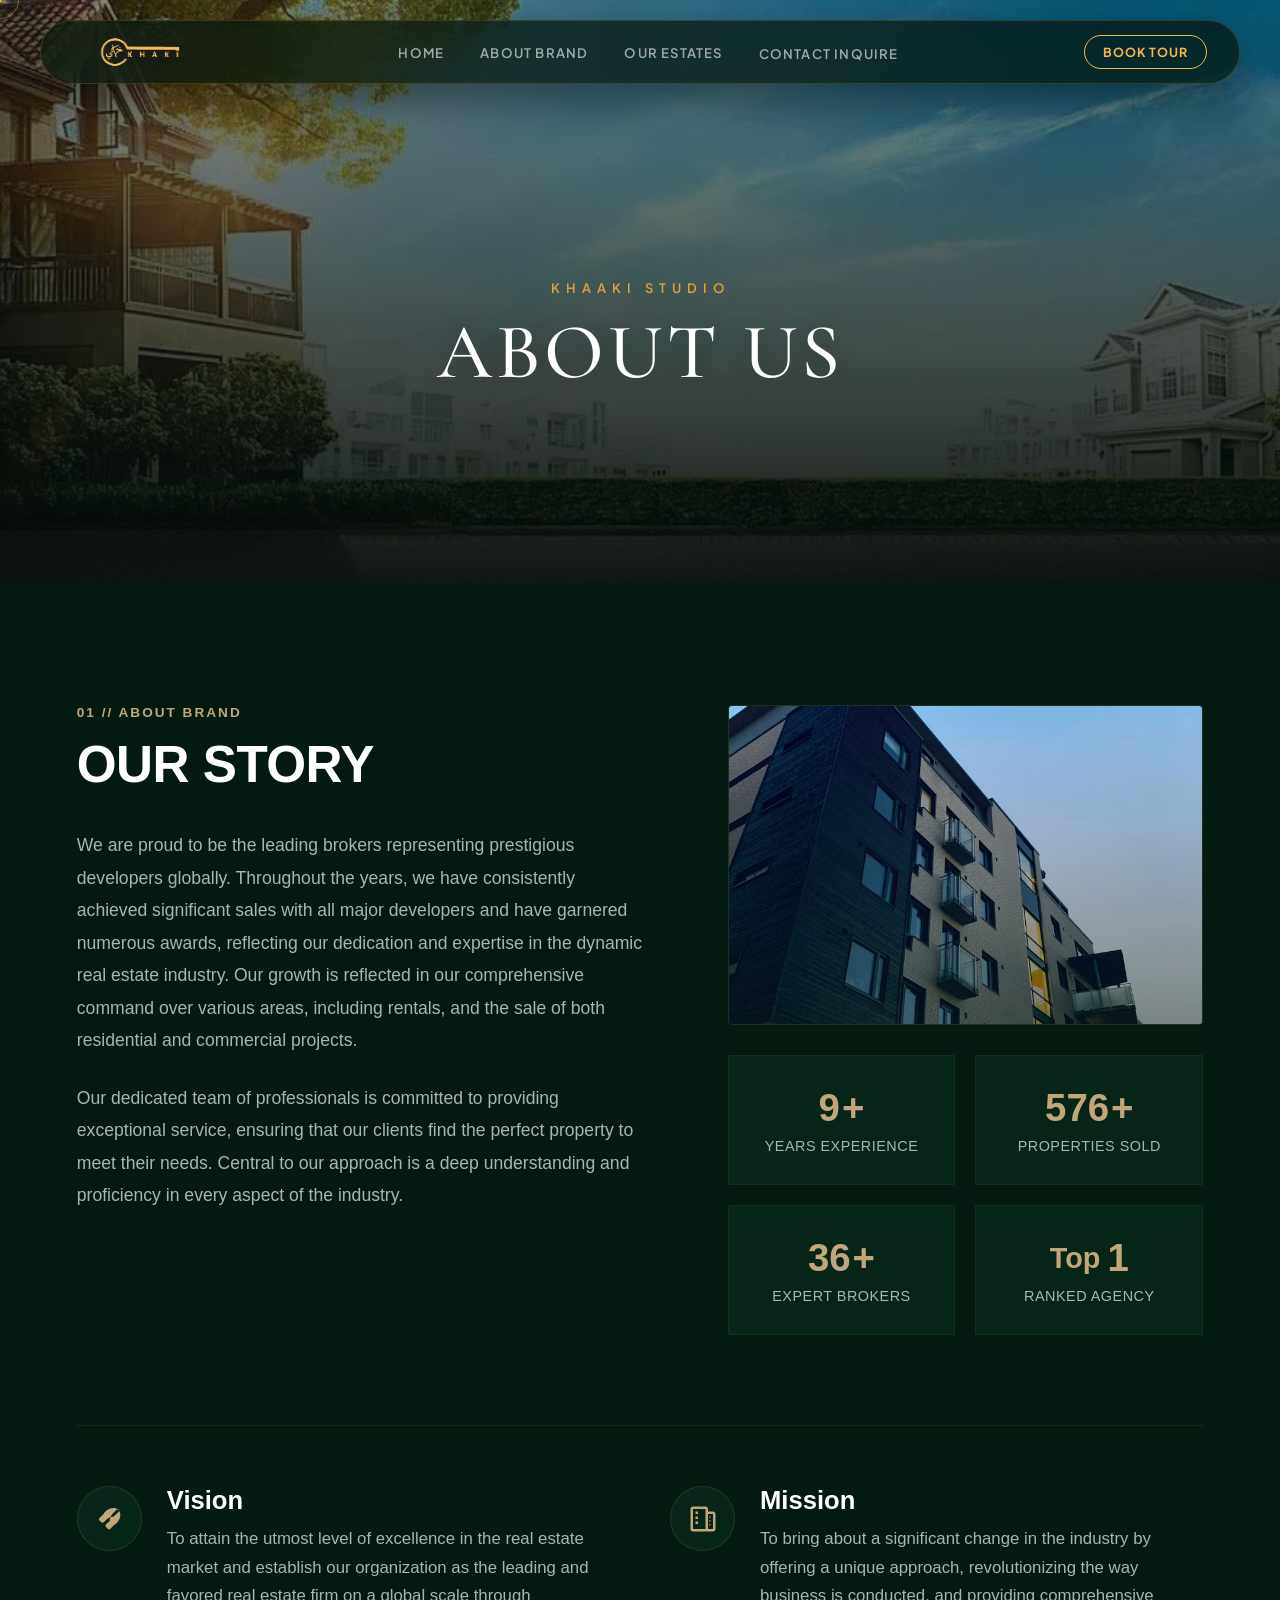
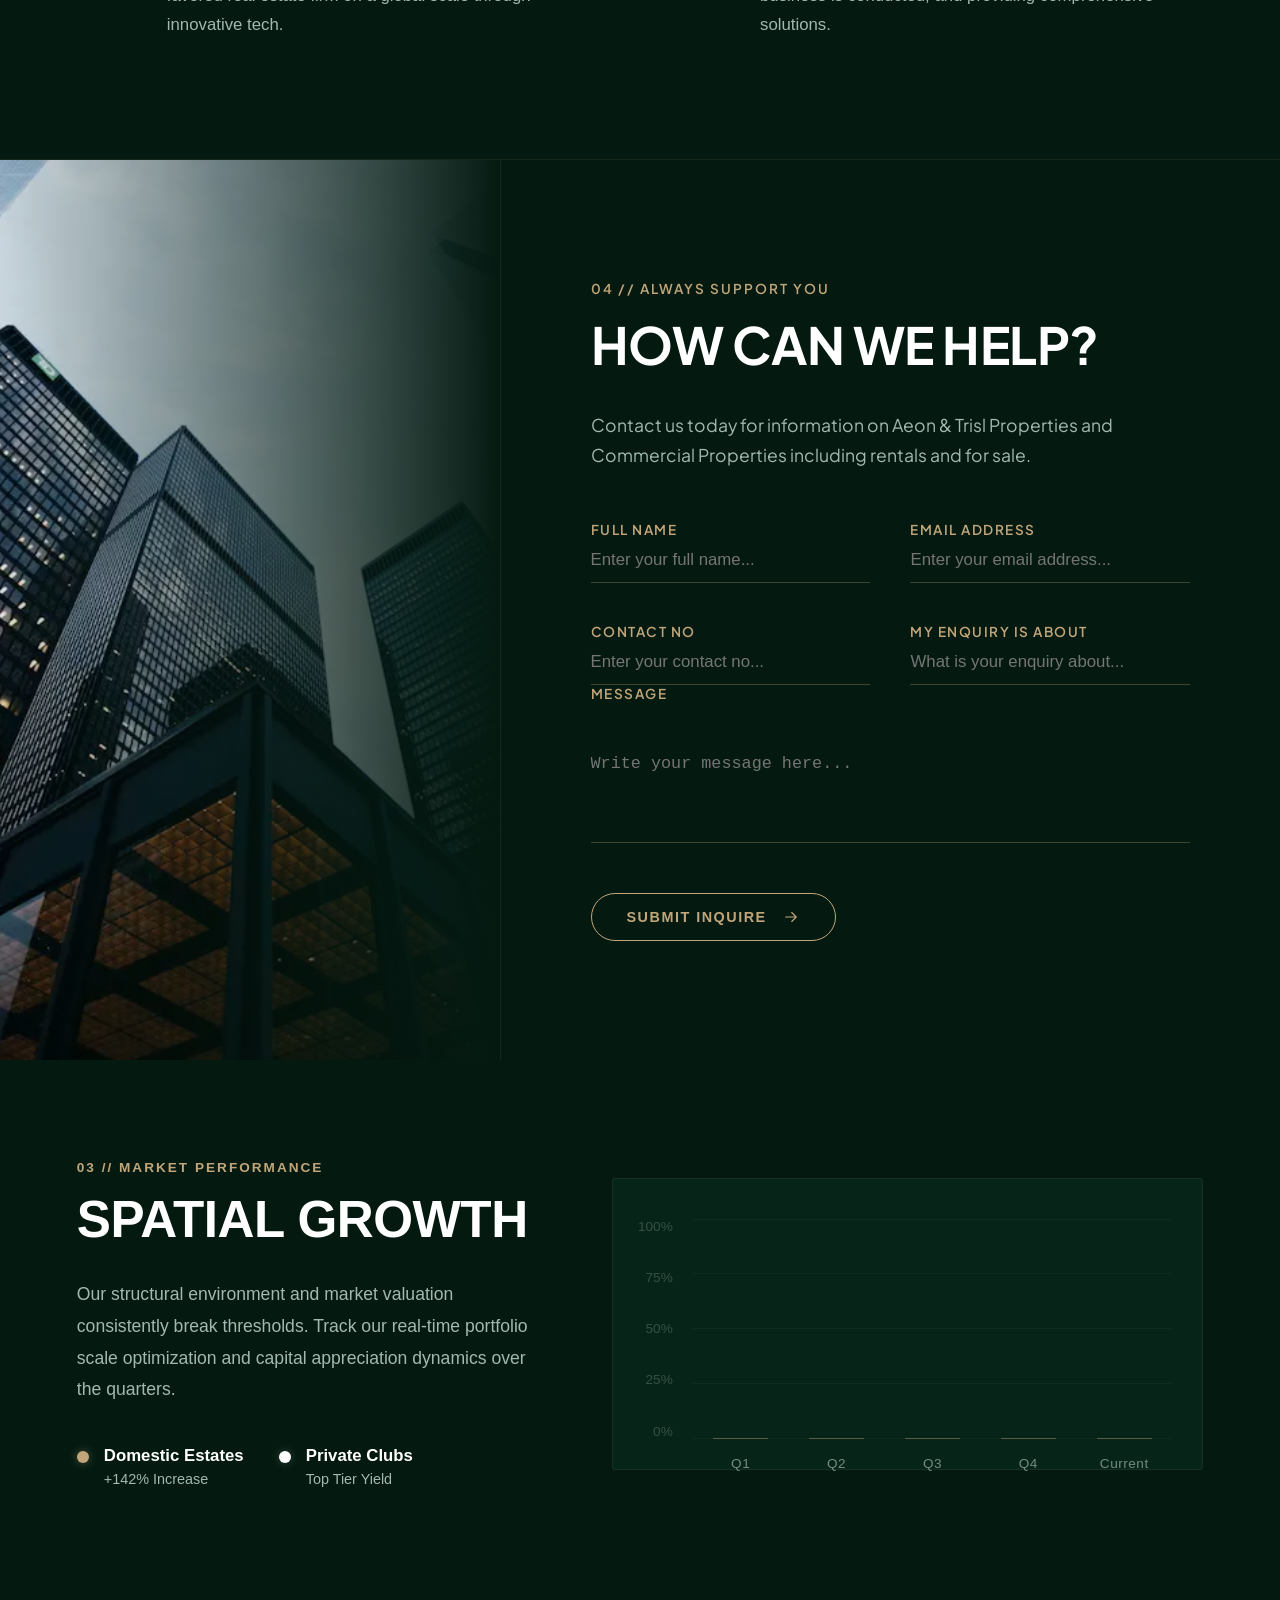
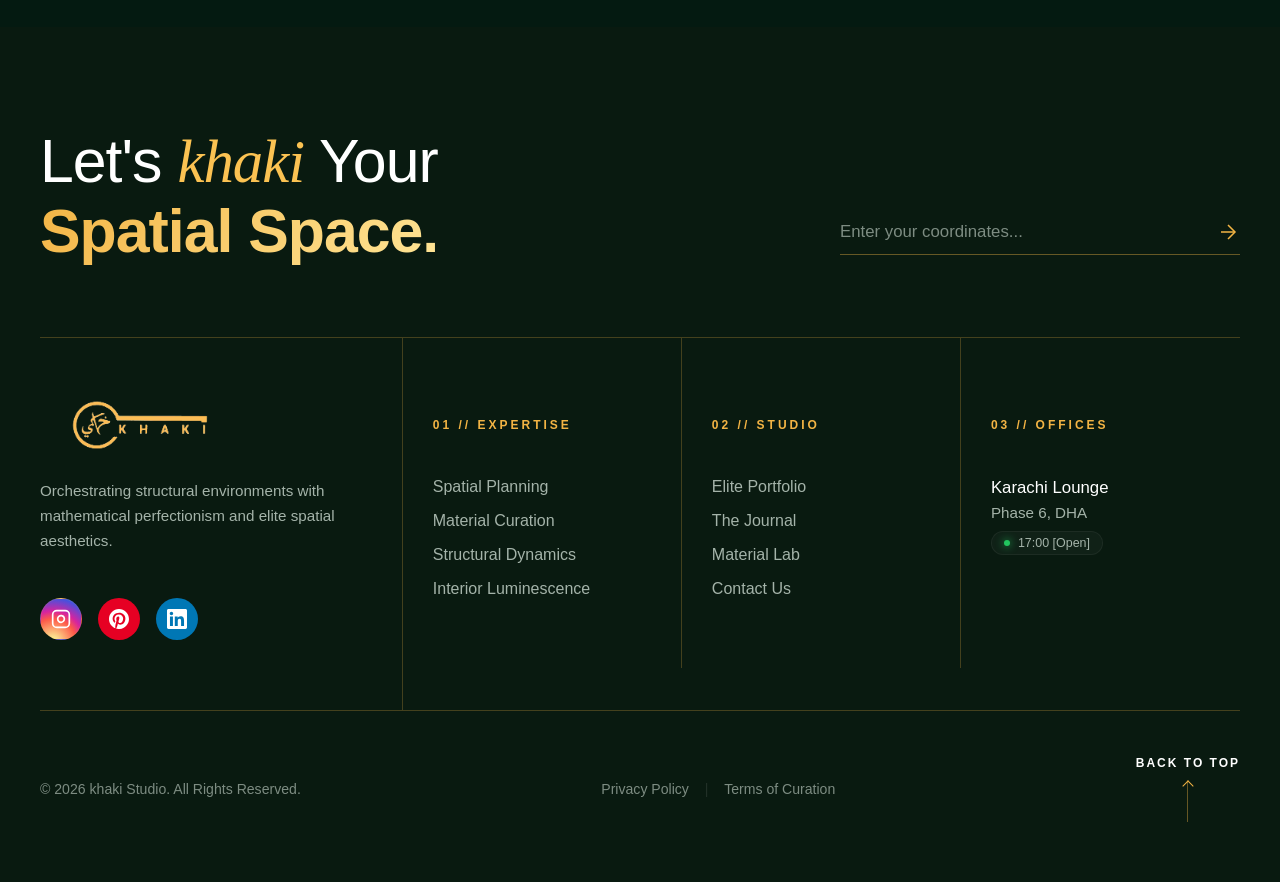
==== commit 8544bd22: "Upload optimized webp assets and videos" ====
--- a/about.html
+++ b/about.html
@@ -23,7 +23,7 @@
     <div id="preloader">
         <div class="loader-inner">
             <div class="logo-mask-container">
-                <img src="assets/images/khaki logo[1]-01.webp" alt="Khaki Brand Identity" class="brand-logo-massive">
+                <img src="assets/images/khakilogo.webp" alt="Khaki Brand Identity" class="brand-logo-massive">
             </div>
         </div>
     </div>
@@ -36,7 +36,7 @@
         <!-- Left Brand Segment (MODIFIED LOGO AREA) -->
         <div class="logo-area">
             <a href="#home" class="brand-link">
-                <img src="assets/images/khaki logo[1]-01.webp" alt="Khaki Corporate Identity" class="navbar-brand-logo">
+                <img src="assets/images/khakilogo.webp" alt="Khaki Corporate Identity" class="navbar-brand-logo">
             </a>
         </div>
         
@@ -163,7 +163,7 @@
   <div class="khc-wrapper">
     
     <div class="khc-image-panel">
-      <img src="assets/images/building.jpg" alt="Luxury Skyscraper" class="khc-sticky-img">
+      <img src="assets/images/building.webp" alt="Luxury Skyscraper" class="khc-sticky-img">
       <div class="khc-image-fade"></div>
     </div>
     
@@ -351,7 +351,7 @@
             
             <div class="footer-column brand-identity-column">
                 <div class="footer-logo-box">
-                    <img src="assets/images/khaki logo[1]-01.webp" alt="Khaki Brand Logo" class="footer-brand-logo-img">
+                    <img src="assets/images/khakilogo.webp" alt="Khaki Brand Logo" class="footer-brand-logo-img">
                 </div>
                 <p class="brand-bio">
                     Orchestrating structural environments with mathematical perfectionism and elite spatial aesthetics.
--- a/style.css
+++ b/style.css
@@ -2828,7 +2828,7 @@
     justify-content: center;
     text-align: center;
     /* High-end minimalist architectural placeholder image */
-    background: url('assets/images/about1.jpg') no-repeat center center/cover;
+    background: url('assets/images/about1.webp') no-repeat center center/cover;
     background-color: #0b1a13; /* Fallback deep brand green */
     overflow: hidden;
 }
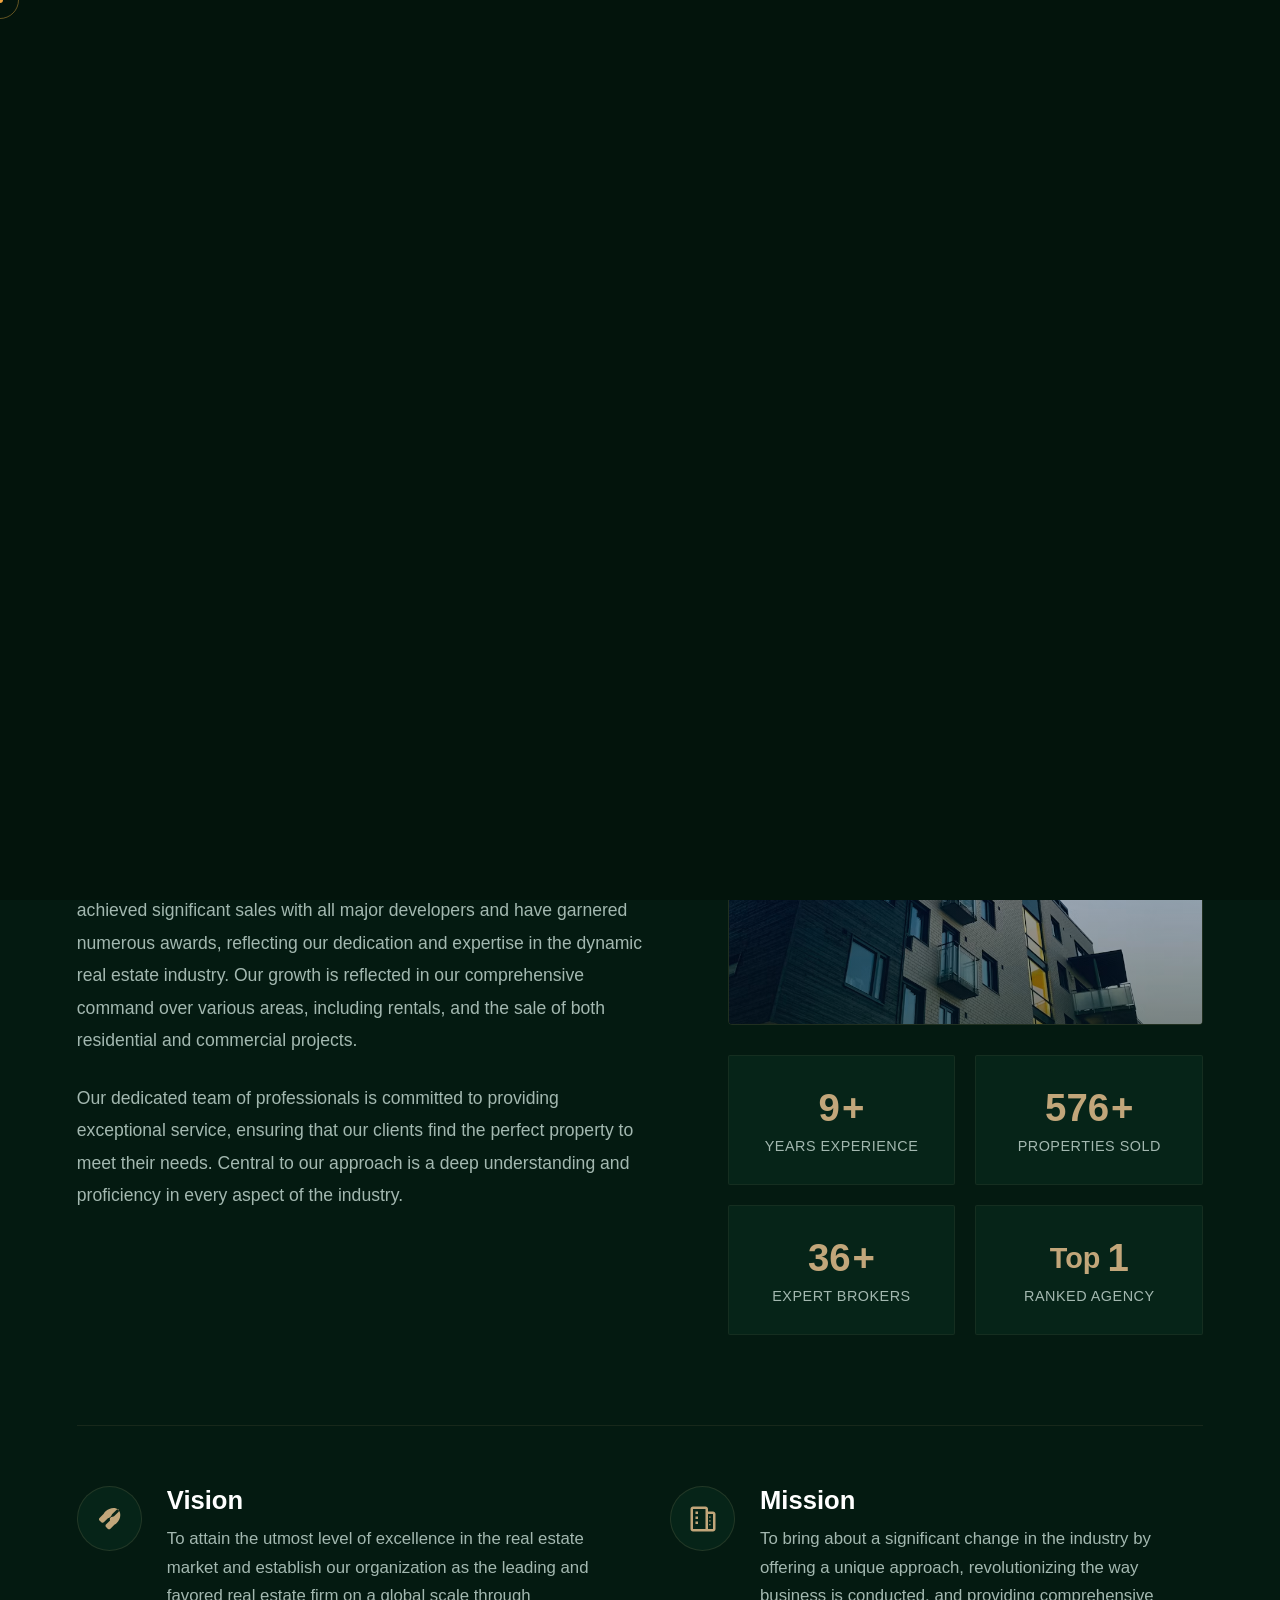
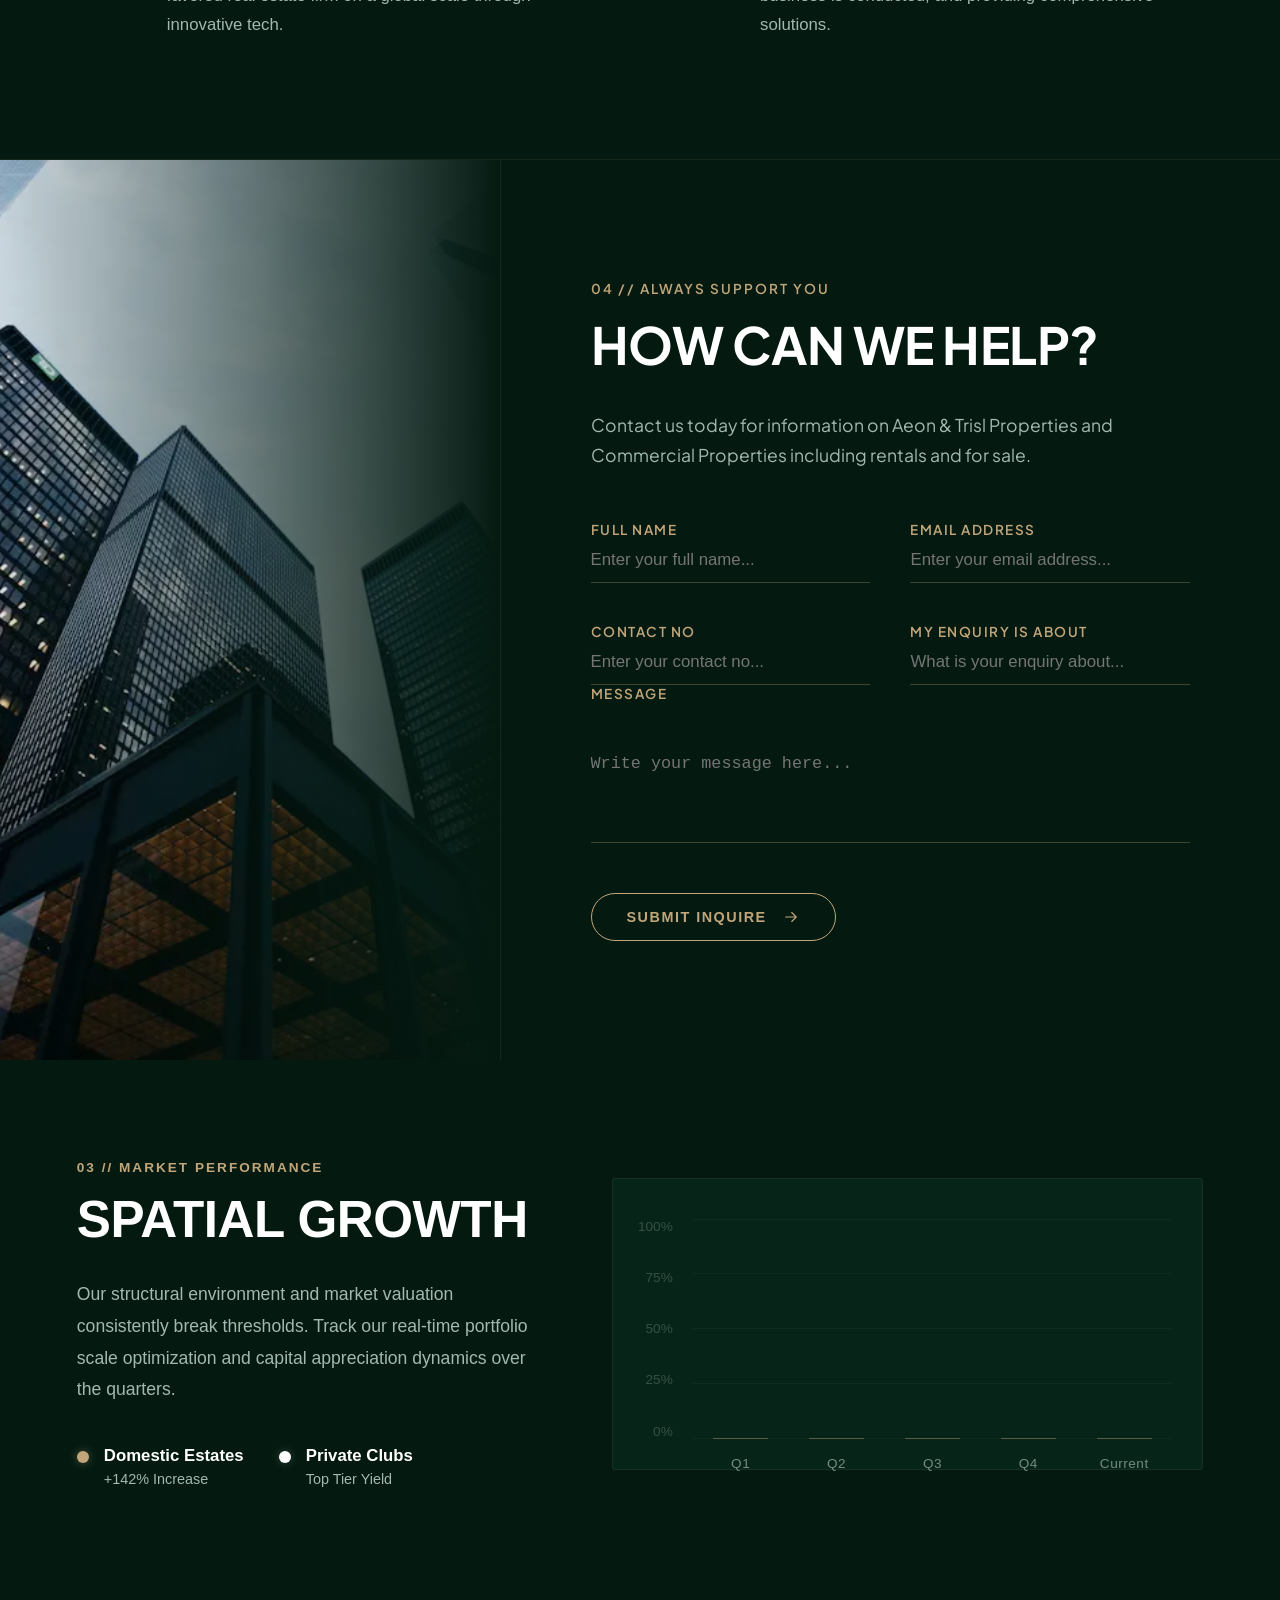
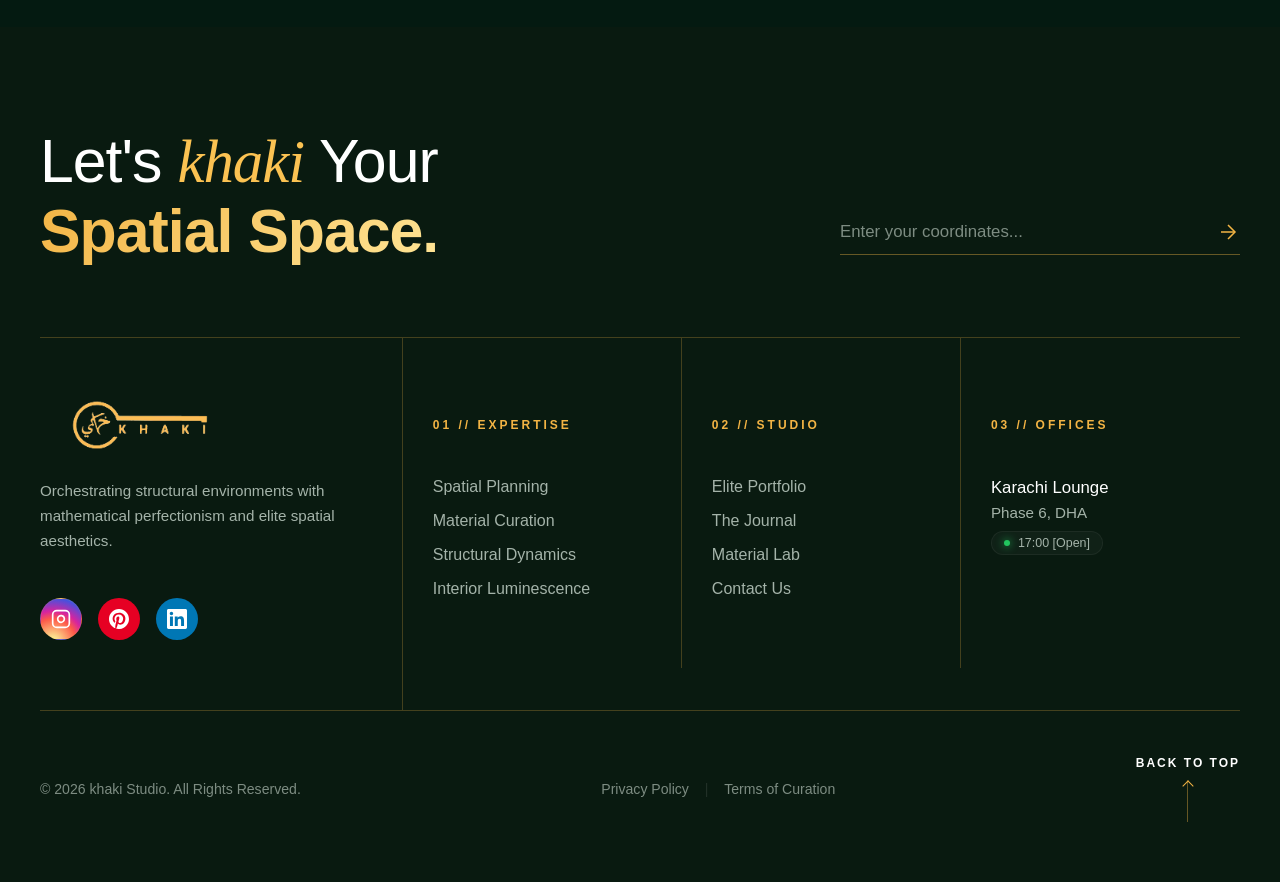
==== commit 270b9d68: "mobile performance fixes: lazy loading, minified css, deferred scripts" ====
--- a/about.html
+++ b/about.html
@@ -23,7 +23,7 @@
     <div id="preloader">
         <div class="loader-inner">
             <div class="logo-mask-container">
-                <img src="assets/images/khakilogo.webp" alt="Khaki Brand Identity" class="brand-logo-massive">
+                <img loading="lazy" decoding="async" width="625" height="625" src="assets/images/khakilogo.webp" alt="Khaki Brand Identity" class="brand-logo-massive">
             </div>
         </div>
     </div>
@@ -36,7 +36,7 @@
         <!-- Left Brand Segment (MODIFIED LOGO AREA) -->
         <div class="logo-area">
             <a href="#home" class="brand-link">
-                <img src="assets/images/khakilogo.webp" alt="Khaki Corporate Identity" class="navbar-brand-logo">
+                <img loading="lazy" decoding="async" width="625" height="625" src="assets/images/khakilogo.webp" alt="Khaki Corporate Identity" class="navbar-brand-logo">
             </a>
         </div>
         
@@ -102,7 +102,7 @@
 
     <div class="kbs-media-box animate-on-scroll">
       <div class="kbs-image-wrap">
-        <img src="assets/images/flat.jpg" alt="Elite Architecture" class="kbs-image">
+        <img loading="lazy" decoding="async" width="800" height="1067" src="assets/images/flat.jpg" alt="Elite Architecture" class="kbs-image">
         <div class="kbs-image-overlay"></div>
       </div>
       
@@ -163,7 +163,7 @@
   <div class="khc-wrapper">
     
     <div class="khc-image-panel">
-      <img src="assets/images/building.webp" alt="Luxury Skyscraper" class="khc-sticky-img">
+      <img loading="lazy" decoding="async" width="1000" height="667" src="assets/images/building.webp" alt="Luxury Skyscraper" class="khc-sticky-img">
       <div class="khc-image-fade"></div>
     </div>
     
@@ -320,7 +320,7 @@
 </section>
     
    
-         <script src="https://cdnjs.cloudflare.com/ajax/libs/gsap/3.12.5/gsap.min.js"></script>
+         <script src="https://cdnjs.cloudflare.com/ajax/libs/gsap/3.12.5/gsap.min.js" defer></script>
     <script src="script.js" defer></script>
 
 </body>
@@ -351,7 +351,7 @@
             
             <div class="footer-column brand-identity-column">
                 <div class="footer-logo-box">
-                    <img src="assets/images/khakilogo.webp" alt="Khaki Brand Logo" class="footer-brand-logo-img">
+                    <img loading="lazy" decoding="async" width="625" height="625" src="assets/images/khakilogo.webp" alt="Khaki Brand Logo" class="footer-brand-logo-img">
                 </div>
                 <p class="brand-bio">
                     Orchestrating structural environments with mathematical perfectionism and elite spatial aesthetics.
--- a/style.css
+++ b/style.css
@@ -1,5616 +1 @@
-/* ---------------------------------------------------------------------
-   Emerald & Gold Deep Luxury Design Variables
---------------------------------------------------------------------- */
-:root {
-    --bg-base: #04150c;          /* Deep Regal Emerald Velvet Base */
-    --surface-glass: rgba(5, 28, 16, 0.82); /* Premium Green Glassmorphism */
-    --brand-green: #0a3c22;      /* Rich Corporate Statement Emerald */
-    --brand-gold: #f3b444;       /* Exact Match To Your Logo's Gold Key */
-    --text-pure: #ffffff;        /* Crisp High Contrast White */
-    --text-muted: #a3b8ab;       /* Luxurious Sage Muted Tones */
-    --font-suite: 'Plus Jakarta Sans', sans-serif;
-}
-
-* {
-    margin: 0;
-    padding: 0;
-    box-sizing: border-box;
-    -webkit-font-smoothing: antialiased;
-}
-
-body.is-loading {
-    overflow: hidden;
-}
-
-body {
-    background-color: var(--bg-base);
-    color: var(--text-pure);
-    font-family: var(--font-suite);
-    overflow-x: hidden;
-}
-
-/* ---------------------------------------------------------------------
-   Sleek Deep Emerald & Gold Preloader Component
---------------------------------------------------------------------- */
-#preloader {
-    position: fixed;
-    top: 0;
-    left: 0;
-    width: 100%;
-    height: 100vh;
-    background-color: var(--bg-base);
-    z-index: 99999;
-    display: flex;
-    justify-content: center;
-    align-items: center;
-}
-
-.loader-inner {
-    position: relative;
-    display: flex;
-    justify-content: center;
-    align-items: center;
-}
-
-.logo-mask-container {
-    position: relative;
-    width: 320px;
-    max-width: 75vw;
-    height: auto;
-    clip-path: inset(0 100% 0 0); /* Closed for geometric slide mask reveal */
-}
-
-.brand-logo-massive {
-    width: 100%;
-    height: auto;
-    display: block;
-}
-
-/* ---------------------------------------------------------------------
-   ULTRA-SLIM FLOATING EMERALD CAPSULE NAVBAR (Velvet Styled)
---------------------------------------------------------------------- */
-.floating-header {
-    position: fixed;
-    top: 20px;
-    left: 0;
-    width: 100%;
-    z-index: 1000;
-    padding: 0 40px;
-    opacity: 0; /* Animated into screen view by GSAP */
-}
-
-.header-capsule {
-    max-width: 1320px;
-    margin: 0 auto;
-    background-color: var(--surface-glass);
-    backdrop-filter: blur(25px);
-    -webkit-backdrop-filter: blur(25px);
-    border: 1px solid rgba(243, 180, 68, 0.18); /* Fine delicate gold trace outline */
-    box-shadow: 0 16px 40px rgba(0, 0, 0, 0.4);
-    border-radius: 100px;
-    padding: 10px 32px;
-    display: flex;
-    justify-content: space-between;
-    align-items: center;
-    height: 64px; /* Perfectly slim, strictly non-overlapping block */
-}
-
-.logo-area {
-    width: 105px;
-    display: flex;
-    align-items: center;
-}
-
-.brand-link {
-    display: block;
-    width: 100%;
-}
-
-.brand-link img {
-    width: 100%;
-    height: auto;
-    display: block;
-}
-
-.nav-links-area {
-    display: flex;
-    align-items: center;
-    gap: 36px;
-}
-
-.nav-clip {
-    overflow: hidden;
-}
-
-.nav-item {
-    color: var(--text-muted);
-    text-decoration: none;
-    font-size: 0.82rem;
-    font-weight: 600;
-    letter-spacing: 1.2px;
-    text-transform: uppercase;
-    display: block;
-    position: relative;
-    padding: 6px 0;
-    transition: color 0.3s ease;
-}
-
-.nav-item:hover, .nav-item.active {
-    color: var(--text-pure);
-}
-
-/* Gold Underline Tracking Animation */
-.nav-item::after {
-    content: '';
-    position: absolute;
-    bottom: 0;
-    left: 0;
-    width: 0%;
-    height: 2px;
-    background-color: var(--brand-gold);
-    transition: width 0.35s cubic-bezier(0.25, 1, 0.5, 1);
-}
-
-.nav-item:hover::after, .nav-item.active::after {
-    width: 100%;
-}
-
-/* Right Structural Button Action Element */
-.header-action-area {
-    display: flex;
-    align-items: center;
-}
-
-.nav-mini-cta {
-    text-decoration: none;
-    color: var(--brand-gold);
-    font-size: 0.78rem;
-    font-weight: 700;
-    text-transform: uppercase;
-    letter-spacing: 1px;
-    border: 1.5px solid var(--brand-gold);
-    padding: 8px 18px;
-    border-radius: 40px;
-    transition: all 0.3s ease;
-}
-
-.nav-mini-cta:hover {
-    background-color: var(--brand-gold);
-    color: var(--bg-base);
-}
-/* --- VARIABLES MANAGEMENT SETUP --- */
-:root {
-    --brand-gold: #f5b94b;
-    --surface-glass: rgba(3, 20, 12, 0.7);
-    --text-muted: rgba(255, 255, 255, 0.6);
-    --text-pure: #ffffff;
-    --bg-base: #03140c;
-}
-
-/* --- HAMBURGER BUTTON TRACER --- */
-.khaki-burger-trigger {
-    display: none; /* Desktop check hidden */
-    flex-direction: column;
-    justify-content: center;
-    gap: 6px;
-    width: 30px;
-    height: 24px;
-    background: transparent;
-    border: none;
-    cursor: pointer;
-    z-index: 2000;
-    padding: 0;
-    margin-left: 15px;
-}
-
-.burger-line {
-    width: 100%;
-    height: 2px;
-    background-color: var(--brand-gold);
-    transition: transform 0.4s cubic-bezier(0.16, 1, 0.3, 1), background-color 0.3s;
-}
-
-/* Transform icon interaction to active cross marker */
-.khaki-burger-trigger.menu-is-open .line-top {
-    transform: translateY(4px) rotate(45deg);
-    background-color: #ffffff;
-}
-.khaki-burger-trigger.menu-is-open .line-bottom {
-    transform: translateY(-4px) rotate(-45deg);
-    background-color: #ffffff;
-}
-
-/* --- THE KINETIC SLICE OVERLAY STRUCTURE --- */
-.kinetic-menu-overlay {
-    position: fixed;
-    top: 0;
-    left: 0;
-    width: 100%;
-    height: 100vh;
-    z-index: 1500;
-    pointer-events: none;
-    display: flex;
-    flex-direction: column;
-}
-
-/* 3 Equal horizontal split blocks setup */
-.menu-curtain-slice {
-    position: relative;
-    width: 100%;
-    height: 33.334vh;
-    background-color: #020d08; /* Luxury deep canvas tone */
-    transform: scaleX(0);
-    transform-origin: right center;
-    transition: transform 0.6s cubic-bezier(0.25, 1, 0.5, 1);
-}
-
-/* Stagger scale timing for wave effect */
-.menu-curtain-slice:nth-child(2) { transition-delay: 0.08s; }
-.menu-curtain-slice:nth-child(3) { transition-delay: 0.16s; }
-
-.overlay-content-wrapper {
-    position: absolute;
-    top: 0;
-    left: 0;
-    width: 100%;
-    height: 100%;
-    display: flex;
-    align-items: center;
-    justify-content: center;
-    opacity: 0;
-    visibility: hidden;
-    transition: opacity 0.4s ease, visibility 0.4s ease;
-    z-index: 1600;
-}
-
-.overlay-nav-matrix {
-    display: flex;
-    flex-direction: column;
-    gap: 25px;
-    text-align: center;
-}
-
-.overlay-link-clip {
-    overflow: hidden;
-}
-
-.overlay-nav-item {
-    font-size: 1.8rem;
-    font-weight: 700;
-    text-transform: uppercase;
-    color: rgba(255, 255, 255, 0.4);
-    text-decoration: none;
-    display: block;
-    letter-spacing: 2px;
-    transform: translateY(100%);
-    transition: transform 0.5s cubic-bezier(0.16, 1, 0.3, 1), color 0.3s ease, letter-spacing 0.3s;
-}
-
-.overlay-nav-item:hover {
-    color: var(--brand-gold);
-    letter-spacing: 5px;
-}
-
-/* --- ACTIVE TRANSITION TRIGGERS --- */
-.kinetic-menu-overlay.overlay-open {
-    pointer-events: auto;
-}
-
-.kinetic-menu-overlay.overlay-open .menu-curtain-slice {
-    transform: scaleX(1);
-    transform-origin: left center;
-}
-
-.kinetic-menu-overlay.overlay-open .overlay-content-wrapper {
-    opacity: 1;
-    visibility: visible;
-    transition-delay: 0.35s;
-}
-
-.kinetic-menu-overlay.overlay-open .overlay-nav-item {
-    transform: translateY(0);
-}
-
-/* Staggered text link rising entrance frames */
-.kinetic-menu-overlay.overlay-open .overlay-link-clip:nth-child(1) .overlay-nav-item { transition-delay: 0.4s; }
-.kinetic-menu-overlay.overlay-open .overlay-link-clip:nth-child(2) .overlay-nav-item { transition-delay: 0.45s; }
-.kinetic-menu-overlay.overlay-open .overlay-link-clip:nth-child(3) .overlay-nav-item { transition-delay: 0.5s; }
-.kinetic-menu-overlay.overlay-open .overlay-link-clip:nth-child(4) .overlay-nav-item { transition-delay: 0.55s; }
-.kinetic-menu-overlay.overlay-open .overlay-link-clip:nth-child(5) .overlay-nav-item { transition-delay: 0.6s; }
-
-/* --- GLOBAL RESPONSIVE RE-ENGINEERING (FIXED) --- */
-@media (max-width: 992px) {
-    .nav-links-area, .header-action-area .nav-mini-cta {
-        display: none !important; /* Disabling core wide nodes */
-    }
-    
-    .khaki-burger-trigger {
-        display: flex !important; /* Forcing absolute visibility on runtime layouts */
-    }
-
-    .header-capsule {
-        padding: 10px 24px;
-        max-width: 90%;
-        justify-content: space-between;
-    }
-}
-/* ---------------------------------------------------------------------
-   Editorial Hero Section & Spatial Alignment
---------------------------------------------------------------------- */
-.editorial-hero {
-    position: relative;
-    width: 100%;
-    height: 100vh;
-    display: flex;
-    justify-content: center;
-    align-items: center;
-    text-align: center;
-    padding-top: 84px; /* Locked content safezone buffer */
-    background-color: var(--bg-base);
-}
-
-.bg-slider-engine {
-    position: absolute;
-    top: 0;
-    left: 0;
-    width: 100%;
-    height: 100%;
-    z-index: 1;
-    overflow: hidden;
-}
-
-.slide {
-    position: absolute;
-    top: 0;
-    left: 0;
-    width: 100%;
-    height: 100%;
-    background-size: cover;
-    background-position: center;
-    opacity: 0;
-    transform: scale(1.05);
-    z-index: 1;
-}
-
-.slide.active-slide {
-    opacity: 1;
-    z-index: 2;
-}
-
-/* Content Container Setup */
-.hero-foreground-content {
-    position: relative;
-    z-index: 5;
-    max-width: 950px;
-    padding: 0 24px;
-}
-
-.text-mask, .title-mask, .desc-mask, .btn-mask {
-    overflow: hidden;
-    margin-bottom: 16px;
-}
-
-.hero-micro-tag {
-    font-size: 0.8rem;
-    letter-spacing: 5px;
-    color: var(--brand-gold); /* Gold tag highlight */
-    font-weight: 700;
-    display: inline-block;
-}
-
-.hero-main-title {
-    font-size: 4.8rem;
-    font-weight: 800;
-    line-height: 1.15;
-    letter-spacing: -2px;
-    color: var(--text-pure);
-}
-
-.hero-main-title span {
-    display: block;
-}
-
-.gold-accent-text {
-    color: var(--brand-gold);
-    font-weight: 600;
-}
-
-.hero-editorial-desc {
-    font-size: 1.1rem;
-    line-height: 1.7;
-    color: var(--text-muted);
-    max-width: 620px;
-    margin: 12px auto 32px;
-    font-weight: 500;
-}
-
-/* Deluxe Action Button */
-.luxury-action-btn {
-    display: inline-flex;
-    align-items: center;
-    gap: 12px;
-    color: var(--bg-base);
-    background-color: var(--brand-gold);
-    text-decoration: none;
-    font-size: 0.85rem;
-    font-weight: 700;
-    letter-spacing: 1.5px;
-    padding: 18px 40px;
-    text-transform: uppercase;
-    transition: all 0.35s cubic-bezier(0.25, 1, 0.5, 1);
-}
-
-.btn-arrow {
-    transition: transform 0.35s ease;
-}
-
-.luxury-action-btn:hover {
-    background-color: var(--text-pure);
-    box-shadow: 0 15px 35px rgba(255, 255, 255, 0.15);
-    transform: translateY(-2px);
-}
-
-.luxury-action-btn:hover .btn-arrow {
-    transform: translate(3px, -3px);
-}
-
-/* Dashboard Navigation Layout Controls (Symmetrical Center Fix) */
-.interactive-slider-controls {
-    position: absolute;
-    bottom: 40px;
-    left: 50%;
-    transform: translateX(-50%);
-    z-index: 10;
-    display: flex;
-    flex-direction: column;
-    align-items: center;
-    gap: 12px;
-}
-
-.slider-dots-indicator {
-    display: flex;
-    gap: 10px;
-    align-items: center;
-}
-
-.dot {
-    width: 6px;
-    height: 6px;
-    border-radius: 50%;
-    background-color: rgba(255, 255, 255, 0.25);
-    transition: all 0.4s ease;
-}
-
-.dot.active-dot {
-    background-color: var(--brand-gold);
-    width: 20px;
-    border-radius: 6px;
-}
-
-/* ---------------------------------------------------------------------
-   ELITE GLASS & GOLD CUSTOM CURSOR SYSTEM
---------------------------------------------------------------------- */
-.custom-cursor-dot {
-    width: 6px;
-    height: 6px;
-    background-color: var(--brand-gold);
-    border-radius: 50%;
-    position: fixed;
-    top: 0;
-    left: 0;
-    transform: translate(-50%, -50%);
-    pointer-events: none;
-    z-index: 999999;
-    user-select: none;
-    mix-blend-mode: difference;
-}
-
-.custom-cursor-ball {
-    width: 38px;
-    height: 38px;
-    border: 1px solid rgba(243, 180, 68, 0.4);
-    border-radius: 50%;
-    position: fixed;
-    top: 0;
-    left: 0;
-    transform: translate(-50%, -50%);
-    pointer-events: none;
-    z-index: 999998;
-    user-select: none;
-    will-change: transform;
-}
-
-/* Hide original native mouse arrow on desktop layout */
-@media (min-width: 769px) {
-    body, a, button, .nav-item, .luxury-action-btn, .dot, .nav-mini-cta {
-        cursor: none !important;
-    }
-}
-
-/* Fallback: Disable element entirely on responsive mobile layout */
-@media (max-width: 768px) {
-    .custom-cursor-dot, .custom-cursor-ball {
-        display: none !important;
-    }
-    .header-action-area { display: none; }
-    .header-capsule {
-        width: calc(100% - 10px);
-        justify-content: center;
-        gap: 24px;
-    }
-    .logo-area { width: 90px; }
-    .nav-links-area { gap: 16px; }
-    .nav-item { font-size: 0.75rem; letter-spacing: 0.5px; }
-    .hero-main-title { font-size: 2.8rem; letter-spacing: -1px; }
-    .editorial-hero { padding-top: 100px; }
-}
-
-@media(max-width: 1024px) {
-    .floating-header { padding: 0 20px; }
-    .header-capsule { padding: 0 24px; }
-    .nav-links-area { gap: 24px; }
-}
-
-/* ---------------------------------------------------------------------
-   ELITE MINIMALIST REAL ESTATE DISCOVERY ENGINE (NO BACKGROUND SECT)
---------------------------------------------------------------------- */
-.discovery-engine-section {
-    padding: 20px 0 80px;    /* Clean, close proximity spacing */
-    background: transparent;  /* Full green background removed completely */
-    position: relative;
-    width: 100%;
-}
-
-.section-container {
-    max-width: 1320px;
-    margin: 0 auto;
-    padding: 0 40px;
-}
-
-/* Floating Clean Glass Capsule Bar Configuration */
-.luxury-filter-bar {
-    max-width: 1200px;
-    margin: 0 auto;
-    background-color: rgba(255, 255, 255, 0.03); /* Pure thin floating glass look */
-    backdrop-filter: blur(20px);
-    -webkit-backdrop-filter: blur(20px);
-    border: 1px solid rgba(255, 255, 255, 0.08); /* Fine delicate white accent line */
-    padding: 20px 30px;
-    border-radius: 14px;
-    display: grid;
-    grid-template-columns: 1fr 1fr 1.2fr auto;
-    gap: 24px;
-    align-items: flex-end;
-    box-shadow: 0 20px 50px rgba(0, 0, 0, 0.3); /* Subtle elegance shadow */
-}
-
-/* Individual Selector Columns UI */
-.custom-dropdown {
-    position: relative;
-    display: flex;
-    flex-direction: column;
-}
-
-.dropdown-label {
-    font-size: 0.7rem;
-    font-weight: 700;
-    color: var(--text-muted);
-    text-transform: uppercase;
-    letter-spacing: 1.5px;
-    margin-bottom: 10px;
-}
-
-.dropdown-trigger {
-    background-color: rgba(4, 21, 12, 0.5); /* Soft blend with body canvas */
-    border: 1px solid rgba(255, 255, 255, 0.06);
-    padding: 14px 20px;
-    border-radius: 8px;
-    color: var(--text-pure);
-    font-size: 0.9rem;
-    font-weight: 500;
-    display: flex;
-    justify-content: space-between;
-    align-items: center;
-    transition: all 0.3s cubic-bezier(0.25, 1, 0.5, 1);
-}
-
-.chevron-icon {
-    color: var(--text-muted);
-    transition: transform 0.3s ease;
-}
-
-/* Active Dropdown States */
-.custom-dropdown.open .dropdown-trigger {
-    border-color: var(--brand-gold);
-    box-shadow: 0 0 15px rgba(243, 180, 68, 0.12);
-}
-
-.custom-dropdown.open .chevron-icon {
-    transform: rotate(180deg);
-    color: var(--brand-gold);
-}
-
-/* Flyout Dropdown Menu Styling */
-.dropdown-menu {
-    position: absolute;
-    top: calc(100% + 8px);
-    left: 0;
-    width: 100%;
-    background-color: rgba(5, 28, 16, 0.98); /* Sharp emerald crystal opacity */
-    backdrop-filter: blur(25px);
-    -webkit-backdrop-filter: blur(25px);
-    border: 1px solid rgba(243, 180, 68, 0.2);
-    border-radius: 8px;
-    z-index: 100;
-    opacity: 0;
-    visibility: hidden;
-    transform: translateY(10px);
-    transition: all 0.3s cubic-bezier(0.25, 1, 0.5, 1);
-    box-shadow: 0 20px 40px rgba(0, 0, 0, 0.5);
-    overflow: hidden;
-}
-
-.custom-dropdown.open .dropdown-menu {
-    opacity: 1;
-    visibility: visible;
-    transform: translateY(0);
-}
-
-.dropdown-menu.has-scrollbar {
-    max-height: 260px;
-    overflow-y: auto;
-}
-
-/* Luxury Custom Scrollbar */
-.dropdown-menu.has-scrollbar::-webkit-scrollbar {
-    width: 4px;
-}
-.dropdown-menu.has-scrollbar::-webkit-scrollbar-track {
-    background: transparent;
-}
-.dropdown-menu.has-scrollbar::-webkit-scrollbar-thumb {
-    background: rgba(243, 180, 68, 0.25);
-    border-radius: 10px;
-}
-.dropdown-menu.has-scrollbar::-webkit-scrollbar-thumb:hover {
-    background: var(--brand-gold);
-}
-
-/* Options Interaction */
-.dropdown-option {
-    padding: 12px 20px;
-    font-size: 0.88rem;
-    color: var(--text-muted);
-    transition: all 0.25s ease;
-}
-
-.dropdown-option:hover {
-    background-color: rgba(243, 180, 68, 0.08);
-    color: var(--text-pure);
-    padding-left: 24px;
-}
-
-.dropdown-option.active {
-    background-color: var(--brand-green);
-    color: var(--brand-gold);
-    font-weight: 600;
-}
-
-/* Embedded City Search Field Layout */
-.dropdown-search-wrapper {
-    position: sticky;
-    top: 0;
-    background-color: rgba(5, 28, 16, 0.98);
-    padding: 12px;
-    border-bottom: 1px solid rgba(255, 255, 255, 0.05);
-    display: flex;
-    align-items: center;
-    z-index: 5;
-}
-
-.dropdown-search-input {
-    width: 100%;
-    background-color: rgba(4, 21, 12, 0.8);
-    border: 1px solid rgba(255, 255, 255, 0.1);
-    border-radius: 4px;
-    padding: 8px 12px 8px 32px;
-    color: var(--text-pure);
-    font-family: var(--font-suite);
-    font-size: 0.85rem;
-    outline: none;
-    transition: all 0.3s ease;
-}
-
-.dropdown-search-input:focus {
-    border-color: var(--brand-gold);
-}
-
-.search-field-icon {
-    position: absolute;
-    left: 24px;
-    color: var(--text-muted);
-    pointer-events: none;
-}
-
-/* Symmetrical Action Submit Button */
-.filter-search-submit {
-    background-color: var(--brand-gold);
-    color: var(--bg-base);
-    border: none;
-    border-radius: 8px;
-    height: 50px;
-    padding: 0 36px;
-    font-size: 0.9rem;
-    font-weight: 700;
-    text-transform: uppercase;
-    letter-spacing: 1px;
-    display: inline-flex;
-    align-items: center;
-    gap: 10px;
-    transition: all 0.35s cubic-bezier(0.25, 1, 0.5, 1);
-}
-
-.filter-search-submit svg {
-    transition: transform 0.3s ease;
-}
-
-.filter-search-submit:hover {
-    background-color: var(--text-pure);
-    box-shadow: 0 10px 25px rgba(255, 255, 255, 0.15);
-}
-
-.filter-search-submit:hover svg {
-    transform: translateX(4px);
-}
-
-/* Responsive Structural Breakdown Controls */
-@media (max-width: 992px) {
-    .luxury-filter-bar {
-        grid-template-columns: 1fr 1fr;
-        padding: 24px;
-    }
-    .filter-search-submit {
-        grid-column: span 2;
-        justify-content: center;
-        width: 100%;
-    }
-}
-
-@media (max-width: 640px) {
-    .luxury-filter-bar {
-        grid-template-columns: 1fr;
-        gap: 16px;
-    }
-    .filter-search-submit {
-        grid-column: span 1;
-    }
-}
-/* =====================================================================
-   PROPERTIES DISPLAY GRID & SMOOTH ANIMATION LAYER DROP DOWN (PERFECTIONIST TOUCH)
-===================================================================== */
-.properties-display-wrapper {
-    max-width: 1200px;
-    margin: 40px auto 0;
-    padding: 0 40px;
-    display: none; /* Initial State Hidden */
-    grid-template-columns: repeat(auto-fill, minmax(320px, 1fr));
-    gap: 30px;
-    opacity: 0;
-    transform: translateY(20px);
-    transition: opacity 0.6s cubic-bezier(0.25, 1, 0.5, 1), transform 0.6s cubic-bezier(0.25, 1, 0.5, 1);
-}
-
-/* Active State to Trigger Smooth Fade-In Appearance */
-.properties-display-wrapper.reveal-results {
-    display: grid;
-    opacity: 1;
-    transform: translateY(0);
-}
-
-/* Luxury Feedback Message Config */
-.no-results-feedback {
-    grid-column: 1 / -1;
-    text-align: center;
-    padding: 80px 0;
-    color: var(--text-muted);
-    font-size: 0.95rem;
-    letter-spacing: 1.5px;
-    text-transform: uppercase;
-    border: 1px dashed rgba(255, 255, 255, 0.05);
-    border-radius: 8px;
-    background-color: rgba(4, 21, 12, 0.2);
-}
-/* =====================================================================
-   PROPERTIES DISPLAY GRID & SMOOTH ANIMATION LAYER (DROP DOWN)
-===================================================================== */
-.properties-display-wrapper {
-    max-width: 1200px;
-    margin: 40px auto 80px;
-    padding: 0 40px;
-    display: none; /* Hidden by default */
-    grid-template-columns: repeat(auto-fill, minmax(320px, 1fr));
-    gap: 35px;
-    opacity: 0;
-    transform: translateY(30px);
-    transition: opacity 0.8s cubic-bezier(0.25, 1, 0.5, 1), transform 0.8s cubic-bezier(0.25, 1, 0.5, 1);
-}
-
-.properties-display-wrapper.reveal-results {
-    display: grid;
-    opacity: 1;
-    transform: translateY(0);
-}
-
-/* Luxury Glassmorphic Card Container Setup */
-.property-card {
-    perspective: 1000px;
-    transition: all 0.4s ease;
-}
-
-.property-card-inner {
-    background: rgba(255, 255, 255, 0.02);
-    backdrop-filter: blur(15px);
-    -webkit-backdrop-filter: blur(15px);
-    border: 1px solid rgba(255, 255, 255, 0.06);
-    border-radius: 12px;
-    overflow: hidden;
-    transition: all 0.45s cubic-bezier(0.25, 1, 0.5, 1);
-    box-shadow: 0 10px 30px rgba(0, 0, 0, 0.2);
-}
-
-/* Image Wrapper with Scale Hover Logic */
-.card-image-box {
-    position: relative;
-    width: 100%;
-    height: 220px;
-    overflow: hidden;
-}
-
-.card-image-box img {
-    width: 100%;
-    height: 100%;
-    object-fit: cover;
-    transition: transform 0.6s cubic-bezier(0.25, 1, 0.5, 1);
-}
-
-.card-badge-status {
-    position: absolute;
-    top: 15px;
-    right: 15px;
-    background: rgba(5, 28, 16, 0.85);
-    backdrop-filter: blur(5px);
-    border: 1px solid rgba(243, 180, 68, 0.3);
-    color: var(--brand-gold);
-    font-size: 0.7rem;
-    font-weight: 700;
-    text-transform: uppercase;
-    letter-spacing: 1px;
-    padding: 6px 14px;
-    border-radius: 4px;
-}
-
-/* Card Content Blocks */
-.card-content-box {
-    padding: 24px;
-}
-
-.card-meta-area {
-    font-size: 0.75rem;
-    color: var(--text-muted);
-    letter-spacing: 1px;
-    text-transform: uppercase;
-    display: block;
-    margin-bottom: 8px;
-}
-
-.card-title-text {
-    color: var(--text-pure);
-    font-size: 1.15rem;
-    font-weight: 600;
-    margin-bottom: 20px;
-    line-height: 1.4;
-    transition: color 0.3s ease;
-}
-
-.card-footer-pricing {
-    display: flex;
-    justify-content: space-between;
-    align-items: center;
-    border-top: 1px solid rgba(255, 255, 255, 0.05);
-    padding-top: 15px;
-}
-
-.price-amount {
-    color: var(--brand-gold);
-    font-size: 1.1rem;
-    font-weight: 700;
-}
-
-.type-tag {
-    font-size: 0.75rem;
-    color: var(--text-pure);
-    background: rgba(255, 255, 255, 0.05);
-    padding: 4px 10px;
-    border-radius: 4px;
-}
-
-/* --- THE LUXURY HOVER EFFECT --- */
-.property-card:hover .property-card-inner {
-    transform: translateY(-8px);
-    background: rgba(255, 255, 255, 0.05);
-    border-color: rgba(243, 180, 68, 0.25);
-    box-shadow: 0 20px 40px rgba(243, 180, 68, 0.08);
-}
-
-.property-card:hover .card-image-box img {
-    transform: scale(1.08);
-}
-
-/* Fallback Feedback */
-.no-results-feedback {
-    grid-column: 1 / -1;
-    text-align: center;
-    padding: 80px 0;
-    color: var(--text-muted);
-    font-size: 0.9rem;
-    letter-spacing: 1.5px;
-    text-transform: uppercase;
-    border: 1px dashed rgba(255, 255, 255, 0.08);
-    border-radius: 8px;
-}
-
-/* ---------------------------------------------------------------------
-   CRITICAL FIX: SEARCH ENGINE STACKING CONTEXT & GAP CALIBRATION
---------------------------------------------------------------------- */
-.discovery-engine-section {
-    position: relative;
-    z-index: 999 !important; /* Forces dropdown flyout to safely hover OVER everything */
-    padding: 30px 0 10px;
-}
-
-.luxury-projects-section {
-    position: relative;
-    z-index: 10; /* Lower than search engine stack */
-    padding: 80px 0 120px; /* Perfect luxury gap, neither clipped nor too deep */
-    background-color: var(--bg-base);
-    width: 100%;
-}
-
-/* --- ULTRA ESTHETIC EDITORIAL SERIF HEADING ENGINE --- */
-.lined-heading-wrapper {
-    text-align: center;
-    margin-bottom: 75px;
-    display: flex;
-    flex-direction: column;
-    align-items: center;
-    width: 100%;
-}
-
-.luxury-heading-container {
-    display: flex;
-    align-items: center;
-    justify-content: center;
-    gap: 35px;
-    width: 100%;
-    max-width: 1200px;
-}
-
-.lined-heading {
-    font-family: 'Cormorant Garamond', serif; /* Italian high-fashion architecture font */
-    font-size: 3.4rem; /* Naturally scales beautifully as a luxury serif */
-    font-weight: 500;
-    font-style: italic; /* Editorial luxury magazine styling */
-    color: var(--text-pure);
-    letter-spacing: 1px;
-    line-height: 1;
-    margin: 0;
-}
-
-/* Darker, Crisp Architectural Lines with Center Diamond Accents */
-.architectural-line {
-    height: 1px;
-    flex-grow: 1;
-    position: relative;
-    background: linear-gradient(to var(--line-dir), rgba(243, 180, 68, 0) 0%, rgba(243, 180, 68, 0.85) 100%);
-}
-
-.line-left { --line-dir: left; }
-.line-right { --line-dir: right; }
-
-/* Micro Diamond Element at the edge of each line for premium detailing */
-.architectural-line::after {
-    content: '';
-    position: absolute;
-    top: 50%;
-    width: 5px;
-    height: 5px;
-    background-color: var(--brand-gold);
-    transform: translateY(-50%) rotate(45deg);
-    box-shadow: 0 0 8px var(--brand-gold);
-}
-
-.line-left::after { right: 0; }
-.line-right::after { left: 0; }
-
-/* --- THE VAULTED CARDS FRAME & SPACING MANAGEMENT --- */
-.projects-master-grid {
-    display: grid;
-    grid-template-columns: repeat(3, 1fr);
-    gap: 40px; /* Crisp, tight yet high-end spacing between vault columns */
-    width: 100%;
-}
-
-.project-image-frame {
-    position: relative;
-    width: 100%;
-    height: 540px;
-    overflow: hidden;
-    border-radius: 280px 280px 14px 14px; /* Masterful Vault Arch */
-    border: 1px solid rgba(255, 255, 255, 0.05);
-    box-shadow: 0 30px 60px rgba(0, 0, 0, 0.45);
-    transition: all 0.75s cubic-bezier(0.2, 1, 0.2, 1);
-}
-
-/* Staggered Offset Card Design */
-.frame-offset {
-    border-radius: 14px 14px 280px 280px; /* Inverted structure rhythm */
-    height: 500px;
-    margin-top: 40px;
-}
-
-.project-main-img {
-    width: 100%;
-    height: 100%;
-    object-fit: cover;
-    transform: scale(1);
-    filter: grayscale(15%) brightness(90%);
-    transition: transform 1.2s cubic-bezier(0.2, 1, 0.2, 1), filter 0.5s ease;
-}
-
-/* Floating Capsule Badge Centered inside Dome Peak */
-.project-floating-badge {
-    position: absolute;
-    top: 40px;
-    left: 50%;
-    transform: translateX(-50%);
-    z-index: 20;
-    background-color: rgba(4, 18, 10, 0.9);
-    backdrop-filter: blur(15px);
-    -webkit-backdrop-filter: blur(15px);
-    border: 1px solid rgba(243, 180, 68, 0.35);
-    padding: 8px 22px;
-    border-radius: 40px;
-    display: inline-flex;
-    align-items: center;
-    gap: 8px;
-    box-shadow: 0 10px 30px rgba(0, 0, 0, 0.4);
-    transition: all 0.5s cubic-bezier(0.2, 1, 0.2, 1);
-}
-
-.badge-cat {
-    font-size: 0.65rem;
-    font-weight: 700;
-    color: var(--text-pure);
-    letter-spacing: 2px;
-}
-
-.badge-dot {
-    width: 4px;
-    height: 4px;
-    background-color: var(--brand-gold);
-    border-radius: 50%;
-}
-
-.badge-year {
-    font-size: 0.65rem;
-    font-weight: 600;
-    color: var(--brand-gold);
-}
-
-/* Gold Outline Morphing Trace */
-.card-border-trace {
-    position: absolute;
-    top: 0;
-    left: 0;
-    width: 100%;
-    height: 100%;
-    border: 1.5px solid var(--brand-gold);
-    border-radius: inherit;
-    opacity: 0;
-    pointer-events: none;
-    transform: scale(0.96);
-    transition: all 0.65s cubic-bezier(0.2, 1, 0.2, 1);
-    z-index: 5;
-}
-
-/* Metadata Text Styles */
-.project-meta-details {
-    padding: 24px 10px 0;
-    text-align: center;
-}
-
-.project-editorial-title {
-    font-family: 'Cormorant Garamond', serif;
-    font-size: 1.8rem; /* Premium title font size boost */
-    font-weight: 600;
-    color: var(--text-pure);
-    margin-bottom: 4px;
-    transition: color 0.3s ease;
-}
-
-.project-editorial-location {
-    font-size: 0.78rem;
-    color: var(--text-muted);
-    letter-spacing: 1.5px;
-    text-transform: uppercase;
-}
-
-/* --- HIGH-END HOVER ACTIONS --- */
-.editorial-project-card:hover .project-image-frame {
-    transform: translateY(-10px);
-    border-radius: 40px 280px 40px 280px; /* Premium shape liquid transformation */
-    box-shadow: 0 45px 85px rgba(243, 180, 68, 0.12);
-}
-
-.editorial-project-card:hover .frame-offset {
-    border-radius: 280px 40px 280px 40px;
-}
-
-.editorial-project-card:hover .project-main-img {
-    transform: scale(1.07);
-    filter: grayscale(0%) brightness(100%);
-}
-
-.editorial-project-card:hover .project-floating-badge {
-    background-color: var(--brand-gold);
-    border-color: var(--text-pure);
-    top: 34px;
-    box-shadow: 0 15px 35px rgba(243, 180, 68, 0.35);
-}
-
-.editorial-project-card:hover .project-floating-badge .badge-cat,
-.editorial-project-card:hover .project-floating-badge .badge-year {
-    color: var(--bg-base);
-}
-
-.editorial-project-card:hover .project-floating-badge .badge-dot {
-    background-color: var(--bg-base);
-}
-
-.editorial-project-card:hover .card-border-trace {
-    opacity: 1;
-    transform: scale(1);
-}
-
-.editorial-project-card:hover .project-editorial-title {
-    color: var(--brand-gold);
-}
-
-/* Responsive Scaling Overrides */
-@media (max-width: 1024px) {
-    .projects-master-grid { grid-template-columns: 1fr 1fr; }
-    .frame-offset { margin-top: 0; border-radius: 280px 280px 14px 14px; height: 540px; }
-    .luxury-heading-container { max-width: 90%; }
-}
-@media (max-width: 768px) {
-    .projects-master-grid { grid-template-columns: 1fr; }
-    .lined-heading { font-size: 2.5rem; }
-    .architectural-line { max-width: 60px; }
-}
-
-/**/
-/* ---------------------------------------------------------------------
-   9. EDITORIAL SHOWCASE (GREEN & KHAKI LUXURY REAL ESTATE COLORS)
---------------------------------------------------------------------- */
-:root {
-    --luxury-green: #091a10;   /* Deep corporate architectural green */
-    --premium-khaki: #d4b996;  /* High-end matte khaki tone from image */
-    --dark-charcoal: #151816;  /* Neutral balancing dark shade */
-}
-
-.editorial-showcase-section {
-    padding: 90px 0 120px;
-    background-color: var(--bg-base);
-    width: 100%;
-}
-
-/* Master Asymmetric Canvas */
-.editorial-master-card {
-    position: relative;
-    width: 100%;
-    height: 600px;
-    background-color: var(--luxury-green);
-    border-radius: 14px;
-    overflow: hidden;
-    box-shadow: 0 45px 110px rgba(0, 0, 0, 0.65);
-    border: 1px solid rgba(255, 255, 255, 0.02);
-}
-
-/* --- THE 4-QUADRANT COLOR SYSTEM --- */
-
-/* 1. Top-Left: Deep Green Logo Box */
-.logo-vault-green {
-    position: absolute;
-    top: 0;
-    left: 0;
-    width: 28%;
-    height: 64%;
-    background-color: var(--luxury-green);
-    border-right: 1px solid rgba(255, 255, 255, 0.03);
-    z-index: 10;
-}
-
-/* 2. Top-Right: Image Viewport */
-.editorial-image-viewport {
-    position: absolute;
-    top: 0;
-    right: 0;
-    width: 72%;
-    height: 64%;
-    background-color: #000000;
-    overflow: hidden;
-    z-index: 5;
-}
-
-/* 3. Bottom-Left: Rich Khaki/Beige Content Box */
-.contact-vault-khaki {
-    position: absolute;
-    bottom: 0;
-    left: 0;
-    width: 50%;
-    height: 36%;
-    background-color: var(--premium-khaki);
-    z-index: 10;
-    padding: 40px 50px;
-}
-
-/* 4. Bottom-Right: Dark Charcoal URL Base Panel */
-.website-vault-dark {
-    position: absolute;
-    bottom: 0;
-    right: 0;
-    width: 50%;
-    height: 36%;
-    background-color: var(--dark-charcoal);
-    border-left: 1px solid rgba(255, 255, 255, 0.03);
-    z-index: 10;
-}
-
-/* --- DYNAMIC SYNC REVEAL ENGINE --- */
-.panel-inner-content {
-    width: 100%;
-    height: 100%;
-    display: flex;
-    flex-direction: column;
-    justify-content: center;
-    opacity: 0;
-    transform: translateY(15px);
-    transition: opacity 0.8s cubic-bezier(0.25, 1, 0.3, 1), transform 0.8s cubic-bezier(0.25, 1, 0.3, 1);
-}
-
-.panel-inner-content.reveal-active {
-    opacity: 1;
-    transform: translateY(0);
-}
-
-/* --- TEXT ALIGNMENTS & FONTS --- */
-
-/* Logo Box Alignment & Custom Subtext */
-.logo-vault-green .panel-inner-content {
-    align-items: center;
-    justify-content: center;
-    gap: 15px;
-}
-
-.khaki-panel-logo {
-    width: 60%;
-    height: auto;
-    object-fit: contain;
-}
-
-.logo-architecture-text {
-    font-size: 0.65rem;
-    font-weight: 600;
-    color: var(--premium-khaki); /* Khaki color text under logo */
-    letter-spacing: 4px;
-    margin: 0;
-    text-shadow: 0 4px 10px rgba(0,0,0,0.2);
-}
-
-/* Khaki Contact Box Content */
-.panel-block-title {
-    font-family: 'Cormorant Garamond', serif;
-    font-size: 1.8rem;
-    font-weight: 600;
-    color: var(--luxury-green); /* Contrast dark green text on khaki */
-    margin-bottom: 18px;
-}
-
-.panel-info-group {
-    display: flex;
-    flex-direction: column;
-    gap: 1px;
-    margin-bottom: 12px;
-}
-
-.panel-meta-label {
-    font-size: 0.6rem;
-    font-weight: 700;
-    color: rgba(9, 26, 16, 0.6);
-    letter-spacing: 2px;
-}
-
-.panel-meta-value {
-    font-size: 1.1rem;
-    font-weight: 600;
-    color: var(--luxury-green);
-    text-decoration: none;
-}
-
-/* URL Panel Custom Label & Link */
-.website-vault-dark .panel-inner-content {
-    align-items: center;
-    justify-content: center;
-    gap: 6px;
-}
-
-.url-showcase-label {
-    font-size: 0.62rem;
-    font-weight: 600;
-    color: rgba(255, 255, 255, 0.35); /* Elegant gray label above URL */
-    letter-spacing: 3px;
-}
-
-.panel-web-link {
-    font-family: 'Cormorant Garamond', serif;
-    font-size: 1.4rem;
-    font-weight: 500;
-    color: var(--premium-khaki); /* Khaki link text */
-    text-decoration: none;
-    letter-spacing: 0.5px;
-    transition: color 0.3s ease, letter-spacing 0.3s ease;
-}
-
-.panel-web-link:hover {
-    color: #ffffff;
-    letter-spacing: 1.5px;
-}
-
-/* --- IMAGES DIRECTIONAL ANIMATION CONTROLS --- */
-.editorial-slide {
-    position: absolute;
-    top: 0;
-    left: 0;
-    width: 100%;
-    height: 100%;
-    opacity: 0;
-    z-index: 1;
-    transition: transform 1.3s cubic-bezier(0.25, 1, 0.3, 1), opacity 1.1s ease-in-out;
-}
-
-.editorial-slide.active {
-    opacity: 1;
-    z-index: 2;
-    transform: translate(0, 0) scale(1) !important;
-}
-
-.cinema-view-img {
-    width: 100%;
-    height: 100%;
-    object-fit: cover;
-    transform: scale(1.05);
-    transition: transform 5s ease-out;
-}
-
-.editorial-slide.active .cinema-view-img {
-    transform: scale(1);
-}
-
-/* States mapped directly into JS directions grid loop */
-.state-top { transform: translateY(-100%); }
-.state-bottom { transform: translateY(100%); }
-.state-right { transform: translateX(100%); }
-.state-left { transform: translateX(-100%); }
-
-.viewport-vignette {
-    position: absolute;
-    top: 0;
-    left: 0;
-    width: 100%;
-    height: 100%;
-    background: linear-gradient(to bottom, rgba(0,0,0,0.1), rgba(0,0,0,0.4));
-    z-index: 3;
-    pointer-events: none;
-}
-
-/* Responsive Adaptive Breaks */
-@media (max-width: 991px) {
-    .editorial-master-card { height: auto; display: flex; flex-direction: column; }
-    .logo-vault-green, .editorial-image-viewport, .contact-vault-khaki, .website-vault-dark {
-        position: relative; width: 100%; height: auto;
-    }
-    .logo-vault-green { padding: 45px 0; border-right: none; }
-    .editorial-image-viewport { height: 380px; }
-    .contact-vault-khaki { padding: 40px 30px; }
-    .website-vault-dark { padding: 35px 0; border-left: none; }
-}
-
-/* ---------------------------------------------------------------------
-   8. PREMIUM TEXT-BASED EDITORIAL MANIFESTO STYLING (COMPACT VIEW)
---------------------------------------------------------------------- */
-:root {
-    --luxury-green: #091a10;   
-    --premium-khaki: #d4b996;  
-    --text-pure: #ffffff;
-    --text-dim: rgba(255, 255, 255, 0.6);
-}
-
-.editorial-text-section {
-    padding: 100px 0; /* Reduced from 160px to remove excessive space */
-    background-color: var(--luxury-green); 
-    width: 100%;
-    position: relative;
-    overflow: hidden;
-    border-bottom: 1px solid rgba(212, 185, 150, 0.05);
-}
-
-/* --- BACKGROUND LOGO WATERMARK (VISIBILITY BOOSTED) --- */
-.section-bg-watermark {
-    position: absolute;
-    top: 50%;
-    left: 50%;
-    transform: translate(-50%, -50%) scale(1.02);
-    width: 70%;
-    max-width: 800px;
-    opacity: 0.085; /* Increased from 0.045 - now perfectly visible but text-safe */
-    pointer-events: none;
-    z-index: 1;
-    user-select: none;
-    transition: opacity 0.6s ease;
-}
-
-.section-bg-watermark img {
-    width: 100%;
-    height: auto;
-    object-fit: contain;
-}
-
-.layout-relative {
-    position: relative;
-    z-index: 2; 
-}
-
-/* 2-Column Asymmetric Grid Layout */
-.editorial-text-grid {
-    display: grid;
-    grid-template-columns: 1.1fr 0.9fr; 
-    gap: 70px; /* Reduced from 100px for structural compactness */
-    align-items: flex-start; 
-    width: 100%;
-}
-
-/* --- LEFT SIDE: FIXED/STICKY STATEMENT SCROLL --- */
-.manifesto-statement-block {
-    position: sticky;
-    top: 110px; /* Adjusted to sit nicely with tighter section padding */
-    z-index: 10;
-}
-
-.manifesto-micro-tag {
-    display: block;
-    font-size: 0.65rem;
-    font-weight: 700;
-    color: var(--premium-khaki);
-    letter-spacing: 4px;
-    text-transform: uppercase;
-    margin-bottom: 20px; /* Tightened space below tag */
-}
-
-/* Smooth Base State for Left Title Appearance */
-.manifesto-main-title {
-    font-family: 'Cormorant Garamond', serif;
-    font-size: 3.2rem;
-    font-weight: 400;
-    line-height: 1.25;
-    color: var(--text-pure);
-    letter-spacing: -0.5px;
-    
-    opacity: 0;
-    filter: blur(8px);
-    transform: translateY(30px);
-    transition: opacity 1.4s cubic-bezier(0.25, 1, 0.5, 1), 
-                transform 1.4s cubic-bezier(0.25, 1, 0.5, 1), 
-                filter 1.4s cubic-bezier(0.25, 1, 0.5, 1);
-}
-
-.highlight-khaki {
-    font-style: italic;
-    color: var(--premium-khaki);
-}
-
-.manifesto-accent-line {
-    width: 80px;
-    height: 1px;
-    background-color: var(--premium-khaki);
-    margin-top: 30px; /* Reduced from 40px */
-    opacity: 0;
-    transform: scaleX(0);
-    transform-origin: left;
-    transition: transform 1s ease 0.4s, opacity 1s ease 0.4s;
-}
-
-/* --- RIGHT SIDE: CONTENT PILLARS --- */
-.manifesto-pillars-block {
-    display: flex;
-    flex-direction: column;
-    gap: 45px; /* Reduced from 70px to eliminate giant blank spaces */
-}
-
-/* Smooth Base State for Right Pillars */
-.text-pillar-item {
-    display: flex;
-    gap: 25px; /* Slightly tighter layout */
-    align-items: flex-start;
-    padding-bottom: 30px; /* Reduced from 40px */
-    border-bottom: 1px solid rgba(255, 255, 255, 0.05);
-    
-    opacity: 0;
-    transform: translateY(40px);
-    transition: opacity 1.2s cubic-bezier(0.215, 0.610, 0.355, 1), 
-                transform 1.2s cubic-bezier(0.215, 0.610, 0.355, 1);
-}
-
-.text-pillar-item:last-child {
-    border-bottom: none;
-    padding-bottom: 0;
-}
-
-/* --- REVEALED ACTIVE STATES --- */
-.manifesto-statement-block.revealed .manifesto-main-title {
-    opacity: 1;
-    filter: blur(0);
-    transform: translateY(0);
-}
-
-.manifesto-statement-block.revealed .manifesto-accent-line {
-    opacity: 0.4;
-    transform: scaleX(1);
-}
-
-.text-pillar-item.revealed {
-    opacity: 1;
-    transform: translateY(0);
-}
-
-/* Hover Interaction */
-.text-pillar-item:hover {
-    transform: translateX(10px);
-}
-
-.pillar-number {
-    font-family: 'Cormorant Garamond', serif;
-    font-size: 1.6rem;
-    font-weight: 400;
-    font-style: italic;
-    color: var(--premium-khaki);
-    line-height: 1;
-    margin-top: 4px;
-}
-
-.pillar-content {
-    display: flex;
-    flex-direction: column;
-    gap: 10px;
-}
-
-.pillar-title {
-    font-size: 1.25rem;
-    font-weight: 600;
-    color: var(--text-pure);
-    letter-spacing: 0.5px;
-}
-
-.pillar-desc {
-    font-size: 0.95rem;
-    color: var(--text-dim);
-    line-height: 1.65;
-    font-weight: 300;
-    text-align: justify;
-}
-
-/* Responsive Adaptive Viewports */
-@media (max-width: 991px) {
-    .editorial-text-grid { grid-template-columns: 1fr; gap: 45px; }
-    .manifesto-statement-block { position: relative; top: 0; }
-    .manifesto-main-title { font-size: 2.5rem; }
-    .section-bg-watermark { width: 95%; }
-}
-
-/**/
-/* ---------------------------------------------------------------------
-   10. HONEYCOMB LATTICE WITH GLOBAL SQUARE POPUP INTERACTION
---------------------------------------------------------------------- */
-:root {
-    --hex-luxury-dark: #091a10;   
-    --hex-royal-gold: linear-gradient(135deg, #f3b444 0%, #ffe596 50%, #d4b996 100%); 
-    --hex-glow-color: rgba(243, 180, 68, 0.4);
-    --hex-width: 260px;
-    --hex-height: 225px; 
-}
-
-.honeycomb-vault-section {
-    position: relative;
-    padding: 100px 0 150px; 
-    background-color: var(--hex-luxury-dark);
-    width: 100%;
-    overflow: hidden;
-}
-
-/* --- GRID BASE SETUP --- */
-.honeycomb-master-wrapper {
-    display: flex;
-    justify-content: center;
-    align-items: flex-start;
-    width: 100%;
-    max-width: 1200px;
-    margin: 40px auto 0;
-    padding: 20px;
-}
-
-.honeycomb-col {
-    display: flex;
-    flex-direction: column;
-    gap: 12px; 
-    margin-right: -66px; 
-}
-
-.honeycomb-col:last-child { margin-right: 0; }
-
-.honeycomb-col:nth-child(odd) { transform: translateY(112px); }
-.honeycomb-col:nth-child(even) { transform: translateY(0); }
-
-/* --- HEX MECHANICS --- */
-.hex-item {
-    position: relative;
-    width: var(--hex-width);
-    height: var(--hex-height);
-    cursor: pointer;
-    z-index: 5;
-    transition: transform 0.6s cubic-bezier(0.16, 1, 0.3, 1), filter 0.6s ease;
-}
-
-.hex-border-gln {
-    width: 100%;
-    height: 100%;
-    background: var(--hex-royal-gold);
-    clip-path: polygon(25% 0%, 75% 0%, 100% 50%, 75% 100%, 25% 100%, 0% 50%);
-    display: flex;
-    justify-content: center;
-    align-items: center;
-}
-
-.hex-inner {
-    width: calc(100% - 6px);
-    height: calc(100% - 6px);
-    clip-path: polygon(25% 0%, 75% 0%, 100% 50%, 75% 100%, 25% 100%, 0% 50%);
-    background: var(--hex-luxury-dark);
-    position: relative;
-    overflow: hidden;
-    transform: translateZ(0);
-    isolation: isolate;
-}
-
-.hex-img {
-    width: 100%;
-    height: 100%;
-    object-fit: cover;
-    transition: transform 0.8s ease;
-}
-
-/* Dim grid items when hovering anywhere inside the section */
-.honeycomb-master-wrapper:hover .hex-item {
-    opacity: 0.4;
-    filter: grayscale(40%) blur(1px);
-}
-
-/* Spotlight hovered item */
-.honeycomb-master-wrapper .hex-item:hover {
-    opacity: 1 !important;
-    filter: grayscale(0%) blur(0px) drop-shadow(0 0 25px var(--hex-glow-color));
-    transform: scale(1.08);
-    z-index: 10;
-}
-
-/* --- THE MASTER GLOBAL PREVIEW OVERLAY STAGE --- */
-.hex-global-preview-stage {
-    position: absolute;
-    top: 0;
-    left: 0;
-    width: 100%;
-    height: 100%;
-    display: flex;
-    justify-content: center;
-    align-items: center;
-    z-index: 50;
-    opacity: 0;
-    pointer-events: none;
-    transition: opacity 0.5s cubic-bezier(0.16, 1, 0.3, 1);
-}
-
-/* Active Class triggered by JS */
-.hex-global-preview-stage.stage-active {
-    opacity: 1;
-    pointer-events: auto;
-}
-
-/* Deep cinematic glass backdrop blur over background grid */
-.preview-blur-backdrop {
-    position: absolute;
-    width: 100%;
-    height: 100%;
-    background: rgba(9, 26, 16, 0.82);
-    backdrop-filter: blur(12px);
-    -webkit-backdrop-filter: blur(12px);
-}
-
-/* Horizontal Card Layout matching user screenshot choice */
-.preview-card-container {
-    position: relative;
-    display: flex;
-    flex-direction: row;
-    background: transparent;
-    max-width: 950px;
-    width: 90%;
-    gap: 40px;
-    align-items: stretch;
-    transform: scale(0.95) translateY(20px);
-    transition: transform 0.6s cubic-bezier(0.16, 1, 0.3, 1);
-}
-
-.hex-global-preview-stage.stage-active .preview-card-container {
-    transform: scale(1) translateY(0);
-}
-
-/* LEFT SIDE: PERFECT SQUARE POPUP BOX */
-.preview-image-box {
-    flex: 0 0 400px;
-    width: 400px;
-    height: 400px;
-    background: #000;
-    border: 1px solid rgba(255, 255, 255, 0.15);
-    box-shadow: 0 30px 60px rgba(0, 0, 0, 0.6), 0 0 40px rgba(243, 180, 68, 0.1);
-    overflow: hidden;
-}
-
-.preview-image-box img {
-    width: 100%;
-    height: 100%;
-    object-fit: cover;
-    transform: scale(1.02);
-    transition: transform 0.5s ease;
-}
-
-/* RIGHT SIDE: EDITORIAL SPECIFICATION PANEL */
-.preview-details-box {
-    flex: 1;
-    background: #fdfbf7; /* Off-white luxury background card */
-    border: 1px solid #e6dec9;
-    padding: 40px;
-    display: flex;
-    flex-direction: column;
-    justify-content: flex-start;
-    box-shadow: 0 25px 50px rgba(0, 0, 0, 0.4);
-    color: #1a261f;
-}
-
-/* Metadata Header styling */
-.preview-header {
-    font-size: 0.75rem;
-    font-weight: 700;
-    letter-spacing: 2.5px;
-    color: #7c725d;
-    margin-bottom: 12px;
-    text-transform: uppercase;
-}
-
-.divider-slash {
-    margin: 0 8px;
-    color: #dcd1b4;
-}
-
-.preview-details-box h2 {
-    font-size: 1.65rem;
-    font-weight: 500;
-    letter-spacing: 1px;
-    color: #091a10;
-    margin: 0 0 20px 0;
-    border-bottom: 2px solid #1a261f;
-    padding-bottom: 10px;
-    text-transform: uppercase;
-}
-
-/* Paragraph with fixed space to avoid layout reflow during typewriter */
-.typewriter-target-paragraph {
-    font-size: 0.95rem;
-    line-height: 1.6;
-    color: #444e47;
-    margin: 0 0 30px 0;
-    min-height: 4.8em;
-}
-
-/* Technical Data Matrix Grid */
-.spec-table-rows {
-    display: flex;
-    flex-direction: column;
-    width: 100%;
-}
-
-.spec-row {
-    display: flex;
-    justify-content: flex-start;
-    padding: 10px 0;
-    border-bottom: 1px solid #eae3cf;
-    font-size: 0.88rem;
-}
-
-.spec-row:last-child { border-bottom: none; }
-
-.spec-label {
-    width: 140px;
-    font-weight: 700;
-    color: #7c725d;
-}
-
-.spec-value {
-    color: #1a261f;
-    font-weight: 500;
-}
-
-/* Responsive Adaptive Tweak */
-@media (max-width: 991px) {
-    .preview-card-container { flex-direction: column; align-items: center; }
-    .preview-image-box { width: 320px; height: 320px; flex: 0 0 320px; }
-    .preview-details-box { width: 100%; padding: 25px; }
-}
-
-
-/* =====================================================================
-   DUAL VERTICAL SCROLLING MARQUEE SECTION - COMPLETE STYLESHEET
-===================================================================== */
-.luxury-marquee-section {
-    position: relative;
-    width: 100%;
-    background-color: #091a10; /* Premium Dark Green Theme Background */
-    padding: 140px 0;
-    overflow: hidden;
-}
-
-.marquee-split-container {
-    max-width: 1350px;
-    margin: 0 auto;
-    padding: 0 40px;
-    display: flex;
-    align-items: center;
-    gap: 80px;
-}
-
-/* --- LEFT SIDE: VERTICAL MOTION MARQUEE WINDOW --- */
-.marquee-visual-side {
-    position: relative;
-    flex: 0 0 540px;
-    width: 540px;
-    height: 660px; /* Fixed viewport window for images layout */
-    display: flex;
-    gap: 20px;
-    overflow: hidden;
-    border-radius: 6px;
-}
-
-/* Smooth ambient lighting gradients over the boundary limits */
-.marquee-mask-overlay-top {
-    position: absolute;
-    top: 0; left: 0; width: 100%; height: 130px;
-    background: linear-gradient(to bottom, #091a10 0%, rgba(9, 26, 16, 0) 100%);
-    z-index: 5;
-    pointer-events: none;
-}
-
-.marquee-mask-overlay-bottom {
-    position: absolute;
-    bottom: 0; left: 0; width: 100%; height: 130px;
-    background: linear-gradient(to top, #091a10 0%, rgba(9, 26, 16, 0) 100%);
-    z-index: 5;
-    pointer-events: none;
-}
-
-.marquee-column {
-    flex: 1;
-    height: 100%;
-    display: flex;
-    flex-direction: column;
-    overflow: hidden;
-}
-
-/* The structural dynamic moving tracks */
-.marquee-track {
-    display: flex;
-    flex-direction: column;
-    gap: 20px;
-    will-change: transform;
-    transform: translateZ(0); /* Native Hardware GPU Acceleration */
-}
-
-/* Infinite Loop Keyframe Triggers */
-.col-up .marquee-track {
-    animation: luxuryScrollUp 26s linear infinite;
-}
-
-.col-down .marquee-track {
-    animation: luxuryScrollDown 26s linear infinite;
-}
-
-/* Pause flow on user interaction */
-.marquee-visual-side:hover .marquee-track {
-    animation-play-state: paused;
-}
-
-@keyframes luxuryScrollUp {
-    0% { transform: translateY(0); }
-    100% { transform: translateY(-50%); }
-}
-
-@keyframes luxuryScrollDown {
-    0% { transform: translateY(-50%); }
-    100% { transform: translateY(0); }
-}
-
-/* MARQUEE CARDS STRUCTURE */
-.marquee-card {
-    width: 100%;
-    height: 320px;
-    border-radius: 8px;
-    overflow: hidden;
-    border: 1px solid rgba(255, 255, 255, 0.04);
-    box-shadow: 0 20px 40px rgba(0,0,0,0.4);
-}
-
-.marquee-card img {
-    width: 100%;
-    height: 100%;
-    object-fit: cover;
-    transition: transform 0.7s cubic-bezier(0.16, 1, 0.3, 1);
-}
-
-.marquee-card:hover img {
-    transform: scale(1.07);
-}
-
-/* --- RIGHT SIDE: CONTENT MANAGEMENT & TYPOGRAPHY --- */
-.marquee-content-side {
-    flex: 1;
-    display: flex;
-    flex-direction: column;
-    justify-content: center;
-}
-
-/* Gold Gradient Text (VS Code Squiggly Warning Fixed) */
-.gold-gradient-text {
-    background: linear-gradient(135deg, #f3b444 0%, #ffe596 100%);
-    -webkit-background-clip: text;
-    background-clip: text; /* Standard property added to clear linter alerts */
-    -webkit-text-fill-color: transparent;
-    font-weight: 600;
-}
-
-.brand-badge-mini {
-    font-size: 0.75rem;
-    font-weight: 700;
-    letter-spacing: 3px;
-    color: #f3b444; /* Royal Gold Accent */
-    margin-bottom: 25px;
-}
-
-.editorial-heading {
-    font-size: 2.75rem;
-    font-weight: 400;
-    line-height: 1.25;
-    color: #ffffff;
-    margin: 0 0 25px 0;
-    letter-spacing: -0.5px;
-}
-
-.editorial-subtext {
-    font-size: 1.05rem;
-    line-height: 1.75;
-    color: #a4b3a9;
-    margin: 0 0 45px 0;
-    max-width: 530px;
-}
-
-/* --- NATIVE PURE CSS SCROLL-DRIVEN ENTRY ENGINE --- */
-@keyframes luxuryFadeSlide {
-    from {
-        opacity: 0;
-        transform: translateY(50px);
-    }
-    to {
-        opacity: 1;
-        transform: translateY(0);
-    }
-}
-
-/* Fallback state: Text is normally visible if older browser doesn't support scroll timelines */
-.marquee-content-side .reveal-item {
-    opacity: 1;
-    transform: translateY(0);
-}
-
-/* Modern Browsers Rule: Handles staggering smoothly on scrolling via Native CSS */
-@supports (animation-timeline: view()) {
-    .marquee-content-side .reveal-item {
-        animation: luxuryFadeSlide linear both;
-        animation-timeline: view();
-        animation-range: entry 10% cover 35%;
-    }
-    /* Stagger Cascade Delay timings based on scroll entry */
-    .marquee-content-side .reveal-item:nth-child(1) { animation-delay: 0s; }
-    .marquee-content-side .reveal-item:nth-child(2) { animation-delay: 0.15s; }
-    .marquee-content-side .reveal-item:nth-child(3) { animation-delay: 0.3s; }
-    .marquee-content-side .reveal-item:nth-child(4) { animation-delay: 0.45s; }
-    .marquee-content-side .reveal-item:nth-child(5) { animation-delay: 0.6s; }
-}
-
-/* --- FEATURE CARD INTERACTIVE MICRO-INTERACTIONS --- */
-.luxury-feature-list {
-    display: flex;
-    flex-direction: column;
-    gap: 32px;
-    margin-bottom: 50px;
-}
-
-.feature-row-item {
-    display: flex;
-    gap: 20px;
-    align-items: flex-start;
-    cursor: pointer;
-    transition: transform 0.4s cubic-bezier(0.16, 1, 0.3, 1);
-}
-
-.feature-icon-circle {
-    width: 24px;
-    height: 24px;
-    border-radius: 50%;
-    border: 1px solid rgba(243, 180, 68, 0.35);
-    display: flex;
-    justify-content: center;
-    align-items: center;
-    margin-top: 4px;
-    flex-shrink: 0;
-    transition: all 0.4s cubic-bezier(0.16, 1, 0.3, 1);
-}
-
-.inner-dot {
-    width: 6px;
-    height: 6px;
-    border-radius: 50%;
-    background-color: #f3b444;
-    transition: transform 0.4s cubic-bezier(0.16, 1, 0.3, 1);
-}
-
-.feature-text-block {
-    transition: transform 0.4s cubic-bezier(0.16, 1, 0.3, 1);
-}
-
-.feature-text-block h3 {
-    font-size: 1.1rem;
-    font-weight: 500;
-    color: #ffffff;
-    margin: 0 0 6px 0;
-    transition: color 0.4s ease;
-}
-
-.feature-text-block p {
-    font-size: 0.92rem;
-    line-height: 1.55;
-    color: #7d8c82;
-    margin: 0;
-}
-
-/* Trigger hovers on feature rows interaction */
-.feature-row-item:hover {
-    transform: translateX(8px); /* Subtle premium right shift */
-}
-
-.feature-row-item:hover .feature-icon-circle {
-    border-color: #f3b444;
-    box-shadow: 0 0 14px rgba(243, 180, 68, 0.45);
-    background: rgba(243, 180, 68, 0.06);
-}
-
-.feature-row-item:hover .inner-dot {
-    transform: scale(1.4); /* Gold center core expands */
-}
-
-.feature-row-item:hover .feature-text-block h3 {
-    color: #ffe596; /* Elegant golden illumination on hover */
-}
-
-/* --- THE CALL-TO-ACTION BUTTON --- */
-.marquee-cta-btn {
-    align-self: flex-start;
-    display: flex;
-    align-items: center;
-    gap: 15px;
-    padding: 16px 36px;
-    background: transparent;
-    border: 1px solid #f3b444;
-    color: #ffffff;
-    font-size: 0.82rem;
-    font-weight: 600;
-    letter-spacing: 2px;
-    text-decoration: none;
-    border-radius: 4px;
-    transition: all 0.4s cubic-bezier(0.16, 1, 0.3, 1);
-}
-
-.marquee-cta-btn svg {
-    transition: transform 0.4s ease;
-}
-
-.marquee-cta-btn:hover {
-    background: #f3b444;
-    color: #091a10;
-    box-shadow: 0 12px 35px rgba(243, 180, 68, 0.3);
-}
-
-.marquee-cta-btn:hover svg {
-    transform: translateX(6px); /* Arrow glides forward */
-}
-
-/* --- SCANNABLE LAYERS RESPONSIVE FLOW --- */
-@media (max-width: 1100px) {
-    .marquee-split-container { flex-direction: column-reverse; gap: 60px; padding: 0 24px; }
-    .marquee-visual-side { width: 100%; max-width: 540px; height: 520px; }
-    .marquee-content-side { width: 100%; }
-    .editorial-heading { font-size: 2.2rem; }
-}
-
-/* ================= ELITE CLIENTS CSS ================= */
-
-/* Deep Forest Green Background */
-#elite-clients-section {
-    background-color: #0b1a12; /* Very Dark Premium Green */
-    padding: 140px 0;
-    font-family: 'Montserrat', sans-serif;
-    color: #d4c4a8; /* Khaki Color */
-    position: relative;
-    overflow: hidden;
-}
-
-#elite-clients-section *, 
-#elite-clients-section *::before, 
-#elite-clients-section *::after {
-    box-sizing: border-box;
-}
-
-/* Flexbox Layout for the Section */
-#elite-clients-section .elite-wrapper {
-    max-width: 1250px;
-    margin: 0 auto;
-    padding: 0 40px;
-    display: flex;
-    justify-content: space-between;
-    align-items: flex-start;
-    gap: 80px;
-}
-
-/* LEFT SIDE: Sticky Area */
-#elite-clients-section .elite-text-area {
-    width: 35%;
-    position: sticky;
-    top: 150px; /* Sticks to screen while user scrolls past cards */
-}
-
-#elite-clients-section .khaki-subtitle {
-    display: block;
-    font-size: 0.85rem;
-    text-transform: uppercase;
-    letter-spacing: 4px;
-    color: #a39783; /* Muted Khaki */
-    margin-bottom: 20px;
-}
-
-#elite-clients-section .khaki-main-title {
-    font-size: 3.5rem;
-    font-weight: 300;
-    line-height: 1.1;
-    margin: 0 0 30px 0;
-    color: #d4c4a8; /* Bright Khaki */
-}
-
-#elite-clients-section .khaki-divider {
-    width: 50px;
-    height: 1px;
-    background-color: #d4c4a8;
-    margin-bottom: 30px;
-}
-
-#elite-clients-section .khaki-description {
-    font-size: 1.05rem;
-    line-height: 1.8;
-    color: #a39783;
-}
-
-/* RIGHT SIDE: Cards Grid */
-#elite-clients-section .elite-cards-area {
-    width: 60%;
-    display: grid;
-    grid-template-columns: repeat(2, 1fr);
-    gap: 30px;
-}
-
-/* Card Styling (No White Box, Clean Borders Only) */
-#elite-clients-section .elite-card {
-    background: #11261a; /* Slightly lighter Green to contrast background */
-    border: 1px solid rgba(212, 196, 168, 0.15); /* Very subtle Khaki Border */
-    padding: 45px 35px;
-    position: relative;
-    transition: all 0.4s ease;
-}
-
-#elite-clients-section .elite-card:hover {
-    border-color: rgba(212, 196, 168, 0.6);
-    background: #142e20;
-    transform: translateY(-5px);
-}
-
-/* The Staggered Effect for the Right Column */
-#elite-clients-section .staggered {
-    margin-top: 80px;
-}
-
-/* Minimalist Quote Background */
-#elite-clients-section .card-quote-mark {
-    font-family: 'Times New Roman', serif;
-    font-size: 5rem;
-    position: absolute;
-    top: 10px;
-    left: 30px;
-    color: rgba(212, 196, 168, 0.05); /* Faint Khaki Watermark */
-    line-height: 1;
-}
-
-/* Review Text */
-#elite-clients-section .card-review {
-    font-size: 1rem;
-    line-height: 1.8;
-    margin: 0 0 40px 0;
-    font-style: italic;
-    color: #d4c4a8;
-    position: relative;
-    z-index: 2;
-}
-
-/* Client Info Area */
-#elite-clients-section .card-client {
-    display: flex;
-    align-items: center;
-    gap: 15px;
-    border-top: 1px solid rgba(212, 196, 168, 0.1);
-    padding-top: 25px;
-}
-
-#elite-clients-section .client-img {
-    width: 50px;
-    height: 50px;
-    border-radius: 50%;
-    object-fit: cover;
-    filter: grayscale(100%) sepia(20%) hue-rotate(70deg); /* Blends image into the green/khaki theme */
-}
-
-#elite-clients-section .client-name {
-    margin: 0;
-    font-size: 1rem;
-    font-weight: 600;
-    color: #d4c4a8;
-    letter-spacing: 1px;
-}
-
-#elite-clients-section .client-designation {
-    font-size: 0.8rem;
-    color: #a39783;
-    text-transform: uppercase;
-    letter-spacing: 1px;
-    margin-top: 5px;
-    display: block;
-}
-
-/* Responsive View (Tablet & Mobile) */
-@media (max-width: 1024px) {
-    #elite-clients-section .elite-wrapper {
-        flex-direction: column;
-        gap: 50px;
-    }
-    #elite-clients-section .elite-text-area,
-    #elite-clients-section .elite-cards-area {
-        width: 100%;
-    }
-    #elite-clients-section .elite-text-area {
-        position: relative;
-        top: 0;
-        text-align: center;
-    }
-    #elite-clients-section .khaki-divider {
-        margin: 0 auto 30px auto;
-    }
-}
-
-@media (max-width: 768px) {
-    #elite-clients-section .elite-cards-area {
-        grid-template-columns: 1fr;
-    }
-    #elite-clients-section .staggered {
-        margin-top: 0; /* Remove offset on small mobile screens */
-    }
-    #elite-clients-section {
-        padding: 80px 0;
-    }
-    #elite-clients-section .khaki-main-title {
-        font-size: 2.5rem;
-    }
-}
-
-/* ================= ELITE PARTNERS CSS ================= */
-
-/* Deepest Green Background for Separation */
-#elite-partners-section {
-    background-color: #07120a; /* Slightly darker than previous section for depth */
-    padding: 70px 0;
-    border-top: 1px solid rgba(212, 196, 168, 0.05); /* Very subtle khaki border */
-    border-bottom: 1px solid rgba(212, 196, 168, 0.05);
-    font-family: 'Montserrat', sans-serif;
-}
-
-#elite-partners-section *, 
-#elite-partners-section *::before, 
-#elite-partners-section *::after {
-    box-sizing: border-box;
-}
-
-#elite-partners-section .partners-container {
-    max-width: 1250px;
-    margin: 0 auto;
-    padding: 0 40px;
-}
-
-/* Header Typography */
-#elite-partners-section .partners-header {
-    text-align: center;
-    margin-bottom: 50px;
-}
-
-#elite-partners-section .partners-title {
-    font-size: 0.9rem;
-    text-transform: uppercase;
-    letter-spacing: 4px;
-    color: #a39783; /* Muted Khaki */
-    margin: 0;
-    font-weight: 500;
-}
-
-/* Flexbox Grid for Even Spacing */
-#elite-partners-section .partners-logo-grid {
-    display: flex;
-    justify-content: space-between;
-    align-items: center;
-    flex-wrap: wrap;
-    gap: 40px;
-}
-
-#elite-partners-section .logo-box {
-    flex: 1;
-    min-width: 120px;
-    display: flex;
-    justify-content: center;
-}
-
-/* The Magic is in the Logo Styling */
-#elite-partners-section .partner-logo {
-    max-width: 140px; /* Controls uniform width */
-    height: auto;
-    opacity: 0.35; /* Faded look initially */
-    filter: grayscale(100%) contrast(120%); /* Makes colored logos blend into the dark theme */
-    transition: all 0.4s cubic-bezier(0.165, 0.84, 0.44, 1);
-    cursor: pointer;
-}
-
-/* Hover Effect: Full focus on the logo */
-#elite-partners-section .partner-logo:hover {
-    opacity: 1;
-    filter: grayscale(0%); /* Returns to original color if it has any */
-    transform: scale(1.08); /* Slight pop-out effect */
-}
-
-/* Responsive Breakpoints */
-@media (max-width: 992px) {
-    #elite-partners-section .logo-box {
-        flex: 0 0 25%; /* 3-4 logos per row on tablet */
-    }
-}
-
-@media (max-width: 768px) {
-    #elite-partners-section {
-        padding: 50px 0;
-    }
-    #elite-partners-section .partners-logo-grid {
-        justify-content: center;
-        gap: 30px;
-    }
-    #elite-partners-section .logo-box {
-        flex: 0 0 40%; /* 2 logos per row on mobile */
-        margin-bottom: 10px;
-    }
-    #elite-partners-section .partner-logo {
-        max-width: 110px;
-    }
-}
-/*===================================================================
-   GRAND EDITORIAL LUXURY FOOTER - MASTER PRODUCTION COMPOSITE CSS
-===================================================================== */
-.luxury-grand-footer {
-    position: relative;
-    width: 100%;
-    background-color: #091a10; /* Deep premium structural emerald background */
-    padding: 100px 0 60px 0;
-    font-family: -apple-system, BlinkMacSystemFont, "Segoe UI", Roboto, sans-serif;
-    overflow: hidden;
-}
-
-/* --- INTERACTIVE CONTAINER SYSTEM --- */
-.footer-container {
-    position: relative;
-    max-width: 1350px;
-    margin: 0 auto;
-    padding: 0 40px;
-}
-
-/* --- TOP TIER ARCHITECTURE & HORIZONTAL BORDER --- */
-.footer-top-tier {
-    display: flex;
-    justify-content: space-between;
-    align-items: flex-end;
-    padding-bottom: 70px;
-    border-bottom: 1px solid rgba(243, 180, 68, 0.25); /* Prominent Gold Horizontal Line */
-}
-
-.footer-statement {
-    font-size: 3.8rem;
-    font-weight: 400;
-    line-height: 1.15;
-    letter-spacing: -1px;
-    color: #ffffff;
-    margin: 0;
-}
-
-.khaki-inline-logo {
-    font-family: "Playfair Display", Georgia, serif;
-    font-weight: 300;
-    font-style: italic;
-    color: #fbc252;
-    text-transform: lowercase;
-}
-
-.gold-gradient-text {
-    background: linear-gradient(135deg, #f3b444 0%, #ffe596 100%);
-    -webkit-background-clip: text;
-    background-clip: text;
-    -webkit-text-fill-color: transparent;
-    font-weight: 600;
-}
-
-.footer-newsletter-box {
-    flex: 0 0 400px;
-    margin-bottom: 12px;
-}
-
-.newsletter-form {
-    position: relative;
-    display: flex;
-    align-items: center;
-    border-bottom: 1px solid rgba(243, 180, 68, 0.4);
-    padding-bottom: 12px;
-}
-
-.newsletter-input {
-    width: 100%;
-    background: transparent;
-    border: none;
-    outline: none;
-    font-size: 1.05rem;
-    color: #ffffff;
-    padding-right: 40px;
-}
-
-.newsletter-input::placeholder {
-    color: #7d8c82;
-}
-
-.newsletter-submit-btn {
-    position: absolute;
-    right: 0;
-    background: transparent;
-    border: none;
-    color: #f3b444;
-    cursor: pointer;
-    display: flex;
-    align-items: center;
-}
-
-/* --- MIDDLE TIER PROMINENT GRID WITH LINE SEPARATORS --- */
-.footer-middle-tier {
-    display: grid;
-    grid-template-columns: 1.3fr 1fr 1fr 1fr; /* 4 columns balance grid */
-    padding: 70px 0;
-    align-items: flex-start; /* Zero baseline top alignment for ALL columns */
-    border-bottom: 1px solid rgba(243, 180, 68, 0.25); /* Bottom horizontal grid line */
-}
-
-.footer-column {
-    display: flex;
-    flex-direction: column;
-    align-items: flex-start;
-    padding-right: 30px;
-    position: relative;
-}
-
-/* Vertical prominent lines between grid columns */
-.footer-column:not(:last-child)::after {
-    content: "";
-    position: absolute;
-    right: 0;
-    top: -70px; /* Extends completely from top horizontal line to bottom line */
-    height: calc(100% + 140px);
-    width: 1px;
-    background-color: rgba(243, 180, 68, 0.25); /* Prominent vertical divider lines */
-}
-
-/* Offsetting padding for clean grid layout */
-.footer-column:not(:first-child) {
-    padding-left: 30px;
-}
-
-/* --- LOGO SIZE & BOX ADJUSTMENT --- */
-.footer-logo-box {
-    width: 100%;
-    display: flex;
-    justify-content: flex-start;
-    align-items: center;
-    height: 35px; /* Matched vertically to align perfect with text headings */
-    margin-bottom: 35px;
-}
-
-.footer-brand-logo-img {
-    width: 240px; /* Bold, luxurious and prominent brand footprint */
-    height: auto;
-    object-fit: contain;
-    display: block;
-    margin-left: -15px; /* Micro alignment nudge for the left edge */
-}
-
-.brand-bio {
-    font-size: 0.95rem;
-    line-height: 1.65;
-    color: #a4b3a9;
-    margin: 0 0 35px 0;
-    max-width: 320px;
-}
-
-/* --- AUTHENTIC COLOURED SOCIAL ICONS SUITE --- */
-.footer-social-suite {
-    display: flex;
-    gap: 16px;
-    margin-top: 10px;
-}
-
-.social-link {
-    display: inline-flex;
-    justify-content: center;
-    align-items: center;
-    width: 42px;
-    height: 42px;
-    border-radius: 50%;
-    background: rgba(255, 255, 255, 0.03);
-    border: 1px solid rgba(243, 180, 68, 0.15);
-    transition: transform 0.4s cubic-bezier(0.16, 1, 0.3, 1), 
-                box-shadow 0.4s ease, 
-                border-color 0.4s ease,
-                background 0.4s ease;
-}
-
-/* Instagram Multi-Stop Gradient */
-.social-link.instagram {
-    color: #ffffff;
-    background: radial-gradient(circle at 30% 107%, #fdf497 0%, #fdf497 5%, #fd5949 45%, #d6249f 60%, #285aeb 90%);
-}
-.social-link.instagram:hover {
-    border-color: #fd5949;
-    box-shadow: 0 0 15px rgba(253, 89, 73, 0.4);
-    transform: translateY(-5px);
-}
-
-/* Authentic Pinterest Red */
-.social-link.pinterest {
-    color: #ffffff;
-    background: #e60023;
-    border-color: rgba(230, 0, 35, 0.3);
-}
-.social-link.pinterest:hover {
-    border-color: #e60023;
-    box-shadow: 0 0 15px rgba(230, 0, 35, 0.4);
-    transform: translateY(-5px);
-}
-
-/* Authentic LinkedIn Blue */
-.social-link.linkedin {
-    color: #ffffff;
-    background: #0077b5;
-    border-color: rgba(0, 119, 181, 0.3);
-}
-.social-link.linkedin:hover {
-    border-color: #0077b5;
-    box-shadow: 0 0 15px rgba(0, 119, 181, 0.4);
-    transform: translateY(-5px);
-}
-
-.social-link svg {
-    display: block;
-    transition: transform 0.4s ease;
-}
-
-.social-link:hover svg {
-    transform: scale(1.08);
-}
-
-/* --- NAVIGATION TEXT HEADINGS --- */
-.column-title-tag {
-    font-size: 0.75rem;
-    font-weight: 700;
-    letter-spacing: 3px;
-    color: #f3b444;
-    height: 35px; /* Exact box height match with logo container for 0-error alignment */
-    display: flex;
-    align-items: center;
-    margin-bottom: 35px;
-}
-
-.luxury-links-container {
-    list-style: none;
-    padding: 0;
-    margin: 0;
-    display: flex;
-    flex-direction: column;
-    gap: 16px;
-}
-
-.luxury-links-container li a {
-    font-size: 1rem;
-    color: #a4b3a9;
-    text-decoration: none;
-    transition: color 0.3s ease;
-}
-
-.luxury-links-container li a:hover {
-    color: #ffe596;
-}
-
-/* --- OFFICE CO-ORDINATES METRICS --- */
-.studio-location-card {
-    margin-bottom: 24px;
-}
-
-.studio-location-card h3 {
-    font-size: 1.05rem;
-    font-weight: 500;
-    color: #ffffff;
-    margin: 0 0 6px 0;
-}
-
-.studio-location-card p {
-    font-size: 0.95rem;
-    color: #a4b3a9;
-    margin: 0;
-}
-
-.live-status-pill {
-    display: inline-flex;
-    align-items: center;
-    gap: 8px;
-    font-size: 0.78rem;
-    color: #a4b3a9;
-    background: rgba(255, 255, 255, 0.03);
-    padding: 4px 12px;
-    border-radius: 20px;
-    border: 1px solid rgba(255, 255, 255, 0.05);
-    margin-top: 10px;
-}
-
-.status-pulse-dot {
-    width: 6px;
-    height: 6px;
-    background-color: #22c55e;
-    border-radius: 50%;
-    box-shadow: 0 0 8px #22c55e;
-}
-
-/* --- BOTTOM TIERS LAYER --- */
-.footer-bottom-tier {
-    display: flex;
-    justify-content: space-between;
-    align-items: center;
-    padding-top: 45px;
-    font-size: 0.88rem;
-    color: #7d8c82;
-}
-
-.footer-legal-anchor-wrap .legal-link {
-    color: #7d8c82;
-    text-decoration: none;
-    transition: color 0.3s ease;
-}
-
-.footer-legal-anchor-wrap .legal-link:hover {
-    color: #ffffff;
-}
-
-.legal-node-divider {
-    margin: 0 12px;
-    color: rgba(255, 255, 255, 0.1);
-}
-
-.scroll-elevator-action-btn {
-    display: flex;
-    flex-direction: column;
-    align-items: center;
-    gap: 12px;
-    color: #ffffff;
-    text-decoration: none;
-    font-size: 0.75rem;
-    font-weight: 600;
-    letter-spacing: 2px;
-}
-
-.elevator-arrow-shaft {
-    width: 1px;
-    height: 40px;
-    background-color: rgba(243, 180, 68, 0.4);
-    position: relative;
-}
-
-.elevator-arrow-shaft::before {
-    content: "";
-    position: absolute;
-    top: 0;
-    left: -3px;
-    width: 7px;
-    height: 7px;
-    border-left: 1px solid #f3b444;
-    border-top: 1px solid #f3b444;
-    transform: rotate(45deg);
-}
-
-/* --- RESPONSIVE BREAKPOINTS --- */
-@media (max-width: 1024px) {
-    .footer-top-tier { flex-direction: column; align-items: flex-start; gap: 40px; }
-    .footer-newsletter-box { width: 100%; flex: none; }
-    .footer-middle-tier { grid-template-columns: 1fr 1fr; gap: 50px; }
-    .footer-column::after { display: none; } /* Clears lines on layout responsive shift */
-    .footer-column { padding: 0 !important; }
-    .column-title-tag, .footer-logo-box { height: auto; margin-bottom: 20px; }
-}
-
-@media (max-width: 650px) {
-    .footer-middle-tier { grid-template-columns: 1fr; gap: 40px; }
-    .footer-bottom-tier { flex-direction: column; gap: 25px; text-align: center; }
-    .footer-statement { font-size: 2.3rem; }
-    .footer-brand-logo-img { margin-left: -12px; }
-}
-
-/*=============ABOUT US PAGE ================*/
-
-/* --- PREMIUM ABOUT US HERO BANNER --- */
-.about-luxury-banner {
-    position: relative;
-    width: 100%;
-    height: 65vh; /* Perfect cinematic luxury height */
-    min-height: 460px;
-    display: flex;
-    align-items: center;
-    justify-content: center;
-    text-align: center;
-    /* High-end minimalist architectural placeholder image */
-    background: url('assets/images/about1.webp') no-repeat center center/cover;
-    background-color: #0b1a13; /* Fallback deep brand green */
-    overflow: hidden;
-}
-
-/* Luxury gradient overlay to protect text readability */
-.about-luxury-banner .banner-overlay {
-    position: absolute;
-    top: 0;
-    left: 0;
-    width: 100%;
-    height: 100%;
-    background: linear-gradient(to bottom, rgba(11, 26, 19, 0.45), rgba(5, 12, 9, 0.95));
-    z-index: 1;
-}
-
-/* Content wrapper with offset padding for your floating navbar */
-.about-luxury-banner .banner-content {
-    position: relative;
-    z-index: 2;
-    padding-top: 90px; /* Safe distance from your floating capsule header */
-}
-
-/* Subtitle matching your corporate identity scale */
-.about-luxury-banner .banner-subtitle {
-    font-family: 'Plus Jakarta Sans', sans-serif;
-    color: #dfa13b; /* Gold accent */
-    font-size: 13px;
-    font-weight: 600;
-    letter-spacing: 6px;
-    text-transform: uppercase;
-    display: block;
-    margin-bottom: 14px;
-}
-
-/* Fluid responsive main heading */
-.about-luxury-banner .banner-title {
-    font-family: 'Cormorant Garamond', serif;
-    color: #ffffff;
-    font-size: clamp(44px, 7vw, 78px); 
-    font-weight: 500;
-    letter-spacing: 4px;
-    margin: 0;
-    text-transform: uppercase;
-    line-height: 1.1;
-    text-shadow: 0 4px 24px rgba(0, 0, 0, 0.3);
-}
-
-/*=======OUR STORY========*/
-/* BRAND THEME COLOR SPECIFICATIONS */
-:root {
-  --spatial-dark: #041a11;       /* Exact rich dark green background from your image */
-  --spatial-card-bg: #062418;    /* Slightly lighter green for cards & boxes */
-  --khaki-gold: #c2a67a;         /* Your exact premium khaki color */
-  --pure-white: #ffffff;
-  --spatial-text-gray: #a3b8b0;  /* Subtle grey-green text for optimal readability */
-}
-
-/* ==================== SECTION 1: STORY & VM STYLING ==================== */
-.khaki-brand-story-section {
-  background-color: var(--spatial-dark);
-  padding: 120px 6%;
-  display: flex;
-  flex-direction: column;
-  align-items: center;
-  font-family: 'Segoe UI', Roboto, sans-serif;
-  border-bottom: 1px solid rgba(194, 166, 122, 0.1);
-}
-
-.kbs-container {
-  max-width: 1300px;
-  width: 100%;
-  display: flex;
-  gap: 80px;
-  margin-bottom: 90px;
-}
-
-.kbs-content {
-  flex: 1.2;
-}
-
-.kbs-tagline, .khc-sub {
-  font-size: 0.85rem;
-  font-weight: 600;
-  color: var(--khaki-gold);
-  letter-spacing: 2px;
-  display: block;
-  margin-bottom: 15px;
-}
-
-.kbs-heading, .khc-title {
-  font-size: 3.2rem;
-  font-weight: 700;
-  color: var(--pure-white);
-  margin: 0 0 35px 0;
-  letter-spacing: -0.5px;
-}
-
-.kbs-text {
-  font-size: 1.1rem;
-  line-height: 1.85;
-  color: var(--spatial-text-gray);
-  margin-bottom: 25px;
-}
-
-/* Right Media Box */
-.kbs-media-box {
-  flex: 1;
-  display: flex;
-  flex-direction: column;
-  gap: 30px;
-}
-
-.kbs-image-wrap {
-  width: 100%;
-  height: 320px;
-  border-radius: 4px;
-  overflow: hidden;
-  position: relative;
-  border: 1px solid rgba(194, 166, 122, 0.15);
-}
-
-.kbs-image {
-  width: 100%;
-  height: 100%;
-  object-fit: cover;
-  transition: transform 0.8s cubic-bezier(0.25, 1, 0.5, 1);
-}
-
-.kbs-image-wrap:hover .kbs-image {
-  transform: scale(1.05);
-}
-
-.kbs-image-overlay {
-  position: absolute;
-  top: 0; left: 0; width: 100%; height: 100%;
-  background: linear-gradient(to bottom, transparent, rgba(4, 26, 17, 0.5));
-}
-
-/* Activity Counters Grid */
-.kbs-activity-grid {
-  display: grid;
-  grid-template-columns: repeat(2, 1fr);
-  gap: 20px;
-}
-
-.kbs-card {
-  background-color: var(--spatial-card-bg);
-  padding: 30px 20px;
-  border: 1px solid rgba(194, 166, 122, 0.08);
-  border-radius: 2px;
-  transition: all 0.4s ease;
-}
-
-.kbs-card:hover {
-  border-color: var(--khaki-gold);
-  transform: translateY(-5px);
-  background-color: #082d1e;
-}
-
-.kbs-card-num-row {
-  display: flex;
-  align-items: center;
-  justify-content: center;
-  gap: 2px;
-}
-
-.kbs-number, .kbs-suffix, .kbs-prefix {
-  font-size: 2.4rem;
-  font-weight: 700;
-  color: var(--khaki-gold); /* Numbers match Khaki exactly */
-}
-.kbs-prefix { font-size: 1.8rem; margin-right: 5px; }
-
-.kbs-label {
-  display: block;
-  font-size: 0.9rem;
-  color: var(--spatial-text-gray);
-  text-align: center;
-  margin-top: 8px;
-  letter-spacing: 0.5px;
-  text-transform: uppercase;
-}
-
-/* Vision & Mission Sub-Bar Styling */
-.kbs-vm-container {
-  max-width: 1300px;
-  width: 100%;
-  display: flex;
-  gap: 60px;
-  border-top: 1px solid rgba(194, 166, 122, 0.1);
-  padding-top: 60px;
-}
-
-.kbs-vm-block {
-  flex: 1;
-  display: flex;
-  gap: 25px;
-}
-
-.kbs-vm-icon {
-  width: 65px;
-  height: 65px;
-  border-radius: 50%;
-  background-color: var(--spatial-card-bg);
-  color: var(--khaki-gold);
-  display: flex;
-  align-items: center;
-  justify-content: center;
-  flex-shrink: 0;
-  border: 1px solid rgba(194, 166, 122, 0.15);
-  transition: all 0.4s ease;
-}
-
-.kbs-vm-block:hover .kbs-vm-icon {
-  background-color: var(--khaki-gold);
-  color: var(--spatial-dark);
-}
-
-.kbs-vm-icon svg { width: 30px; height: 30px; }
-.kbs-vm-title { font-size: 1.6rem; color: var(--pure-white); margin: 0 0 10px 0; }
-.kbs-vm-desc { font-size: 1.05rem; line-height: 1.7; color: var(--spatial-text-gray); margin: 0; }
-
-
-/* ==================== SECTION 2: HOW CAN WE HELP STYLING ==================== */
-.khaki-help-contact-section {
-  background-color: var(--spatial-dark);
-  width: 100%;
-}
-
-.khc-wrapper {
-  display: flex;
-  width: 100%;
-  min-height: 100vh;
-}
-
-/* Left Side Sticky Panel */
-.khc-image-panel {
-  flex: 1;
-  height: 100vh;
-  position: sticky;
-  top: 0;
-  overflow: hidden;
-  border-right: 1px solid rgba(194, 166, 122, 0.1);
-}
-
-.khc-sticky-img {
-  width: 100%;
-  height: 100%;
-  object-fit: cover;
-}
-
-.khc-image-fade {
-  position: absolute;
-  top: 0; left: 0; width: 100%; height: 100%;
-  background: linear-gradient(to right, rgba(4, 26, 17, 0.1), var(--spatial-dark));
-}
-
-/* Right Side Form Panel */
-.khc-form-panel {
-  flex: 1.2;
-  padding: 100px 7%;
-  display: flex;
-  flex-direction: column;
-  justify-content: center;
-}
-
-.khc-desc {
-  font-size: 1.1rem;
-  line-height: 1.7;
-  color: var(--spatial-text-gray);
-  margin: 0;
-  max-width: 600px;
-}
-
-/* Form inputs matching the coordinate field look from your image */
-.khc-grid {
-  display: grid;
-  grid-template-columns: repeat(2, 1fr);
-  gap: 40px;
-  margin-top: 50px;
-}
-
-.khc-input-wrap {
-  position: relative;
-  display: flex;
-  flex-direction: column-reverse; /* Allows input state styling to easily map to labels */
-}
-
-.khc-input-wrap input,
-.khc-input-wrap textarea {
-  width: 100%;
-  background: transparent;
-  border: none;
-  border-bottom: 1px solid rgba(194, 166, 122, 0.3); /* Premium subtle line */
-  padding: 12px 0;
-  font-size: 1.05rem;
-  color: var(--pure-white);
-  outline: none;
-  transition: border-color 0.4s ease;
-}
-
-.khc-input-wrap textarea { resize: none; margin-top: 40px; }
-
-.khc-input-wrap label {
-  font-size: 0.85rem;
-  text-transform: uppercase;
-  color: var(--khaki-gold);
-  letter-spacing: 1.5px;
-  font-weight: 600;
-  transition: all 0.3s ease;
-}
-
-/* Focus and interactive lines */
-.khc-input-wrap input:focus,
-.khc-input-wrap textarea:focus {
-  border-bottom-color: var(--pure-white);
-}
-
-.khc-full-width { grid-column: span 2; }
-
-/* Custom Spatial Submit button matching Header "BOOK TOUR" button */
-.khc-submit-btn {
-  margin-top: 50px;
-  align-self: flex-start;
-  background: transparent;
-  color: var(--khaki-gold);
-  border: 1px solid var(--khaki-gold);
-  padding: 14px 35px;
-  font-size: 0.9rem;
-  font-weight: 600;
-  letter-spacing: 1.5px;
-  border-radius: 30px; /* Rounded pill style like header */
-  cursor: pointer;
-  display: inline-flex;
-  align-items: center;
-  gap: 15px;
-  transition: all 0.4s ease;
-}
-
-.khc-submit-btn:hover {
-  background-color: var(--khaki-gold);
-  color: var(--spatial-dark);
-  box-shadow: 0 10px 25px rgba(194, 166, 122, 0.2);
-}
-
-.khc-btn-arrow { width: 18px; height: 18px; transition: transform 0.3s ease; }
-.khc-submit-btn:hover .khc-btn-arrow { transform: translateX(4px); }
-
-
-/* ==================== SCROLL INTERACTION ANIMATIONS ==================== */
-.animate-on-scroll {
-  opacity: 0;
-  transform: translateY(30px);
-  transition: opacity 0.8s cubic-bezier(0.25, 1, 0.5, 1), transform 0.8s cubic-bezier(0.25, 1, 0.5, 1);
-}
-.animate-on-scroll.visible {
-  opacity: 1;
-  transform: translateY(0);
-}
-
-
-/* ==================== RESPONSIVE ADAPTATIONS ==================== */
-@media (max-width: 1024px) {
-  .kbs-container, .kbs-vm-container, .khc-wrapper { flex-direction: column; gap: 40px; }
-  .khc-image-panel { height: 350px; position: relative; }
-  .khc-form-panel, .khaki-brand-story-section { padding: 80px 40px; }
-}
-
-@media (max-width: 700px) {
-  .kbs-heading, .khc-title { font-size: 2.3rem; }
-  .khc-grid { grid-template-columns: 1fr; gap: 30px; }
-  .khc-full-width { grid-column: span 1; }
-  .kbs-activity-grid { grid-template-columns: 1fr; }
-  .khc-submit-btn { width: 100%; justify-content: center; }
-}
-
-
-/* ==================== GRAPH SECTION STYLING (CLEAN MOD) ==================== */
-.spatial-graph-section {
-  background-color: var(--spatial-dark);
-  padding: 100px 6% 140px 6%;
-  display: flex;
-  justify-content: center;
-  font-family: 'Segoe UI', Roboto, sans-serif;
-}
-
-.sg-container {
-  max-width: 1300px;
-  width: 100%;
-  display: flex;
-  gap: 80px;
-  align-items: center;
-}
-
-.sg-content { flex: 1; }
-
-.sg-tagline {
-  font-size: 0.85rem;
-  font-weight: 600;
-  color: var(--khaki-gold);
-  letter-spacing: 2px;
-  display: block;
-  margin-bottom: 15px;
-}
-
-.sg-heading {
-  font-size: 3.2rem;
-  font-weight: 700;
-  color: var(--pure-white);
-  margin: 0 0 30px 0;
-  letter-spacing: -0.5px;
-}
-
-.sg-desc {
-  font-size: 1.1rem;
-  line-height: 1.8;
-  color: var(--spatial-text-gray);
-  margin-bottom: 40px;
-}
-
-.sg-legend-flex { display: flex; gap: 35px; }
-.sg-legend-item { display: flex; gap: 15px; align-items: flex-start; }
-
-.legend-dot {
-  width: 12px;
-  height: 12px;
-  border-radius: 50%;
-  margin-top: 5px;
-  flex-shrink: 0;
-}
-.legend-dot.domestic { background-color: var(--khaki-gold); box-shadow: 0 0 10px rgba(194, 166, 122, 0.4); }
-.legend-dot.international { background-color: var(--pure-white); box-shadow: 0 0 10px rgba(255, 255, 255, 0.2); }
-
-.sg-legend-item h4 { color: var(--pure-white); font-size: 1.05rem; margin: 0 0 5px 0; font-weight: 600; }
-.sg-legend-item p { color: var(--spatial-text-gray); font-size: 0.9rem; margin: 0; }
-
-
-/* --- MODERN SPATIAL GRID BODY --- */
-.sg-graph-display {
-  flex: 1.3;
-  width: 100%;
-}
-
-.graph-wrapper {
-  background-color: var(--spatial-card-bg);
-  border: 1px solid rgba(194, 166, 122, 0.1);
-  padding: 40px 30px 30px 20px;
-  display: flex;
-  gap: 20px;
-  position: relative;
-  border-radius: 4px;
-}
-
-.graph-y-axis {
-  display: flex;
-  flex-direction: column;
-  justify-content: space-between;
-  color: rgba(163, 184, 176, 0.3);
-  font-size: 0.85rem;
-  height: 220px; /* Enhanced alignment spacing */
-  text-align: right;
-  width: 40px;
-}
-
-.graph-body {
-  position: relative;
-  flex: 1;
-  height: 220px;
-}
-
-.grid-lines {
-  position: absolute;
-  top: 0; left: 0; width: 100%; height: 100%;
-  display: flex;
-  flex-direction: column;
-  justify-content: space-between;
-  pointer-events: none;
-}
-
-.grid-lines .line {
-  width: 100%;
-  height: 1px;
-  background-color: rgba(194, 166, 122, 0.05);
-}
-
-.graph-bars-container {
-  position: absolute;
-  bottom: 0; left: 0; width: 100%; height: 100%;
-  display: flex;
-  justify-content: space-around;
-  align-items: flex-end;
-  z-index: 5;
-}
-
-.graph-bar-col {
-  display: flex;
-  flex-direction: column;
-  align-items: center;
-  width: 55px;
-  height: 100%;
-  justify-content: flex-end;
-}
-
-/* Luxury Glassmorphism Ambient Bar Fill */
-.bar-fill {
-  width: 100%;
-  height: 0%; /* JS overrides this seamlessly */
-  background: linear-gradient(to top, rgba(194, 166, 122, 0.02) 0%, rgba(194, 166, 122, 0.18) 100%);
-  border-top: 1px solid rgba(194, 166, 122, 0.4);
-  position: relative;
-  transition: height 1.5s cubic-bezier(0.16, 1, 0.3, 1);
-  cursor: pointer;
-}
-
-/* Premium Minimalist Hover State */
-.bar-fill:hover {
-  background: linear-gradient(to top, rgba(194, 166, 122, 0.05) 0%, rgba(194, 166, 122, 0.3) 100%);
-  border-top-color: var(--khaki-gold);
-}
-
-/* Sharp Coordinate Dots instead of ugly line links */
-.bar-coordinate-dot {
-  position: absolute;
-  top: -4px;
-  left: 50%;
-  transform: translateX(-50%) scale(0);
-  width: 8px;
-  height: 8px;
-  background-color: var(--khaki-gold);
-  border-radius: 50%;
-  box-shadow: 0 0 12px var(--khaki-gold), 0 0 4px var(--khaki-gold);
-  transition: transform 0.4s cubic-bezier(0.175, 0.885, 0.32, 1.275) 1s; /* Subtle delay bounce */
-}
-
-/* Trigger dot bloom when bar reaches peak */
-.sg-graph-display.active-graph .bar-coordinate-dot {
-  transform: translateX(-50%) scale(1);
-}
-
-.bar-fill:hover .bar-coordinate-dot {
-  background-color: var(--pure-white);
-  box-shadow: 0 0 15px var(--pure-white);
-  transform: translateX(-50%) scale(1.3);
-}
-
-/* Tooltips */
-.bar-tooltip {
-  position: absolute;
-  top: -38px;
-  left: 50%;
-  transform: translateX(-50%) translateY(6px);
-  background-color: var(--khaki-gold);
-  color: var(--spatial-dark);
-  font-size: 0.75rem;
-  font-weight: 700;
-  padding: 4px 8px;
-  border-radius: 2px;
-  opacity: 0;
-  pointer-events: none;
-  transition: all 0.3s cubic-bezier(0.25, 1, 0.5, 1);
-}
-
-.bar-fill:hover .bar-tooltip {
-  opacity: 1;
-  transform: translateX(-50%) translateY(0);
-}
-
-.bar-label {
-  position: absolute;
-  bottom: -32px;
-  color: var(--spatial-text-gray);
-  font-size: 0.85rem;
-  letter-spacing: 0.5px;
-  opacity: 0.7;
-}
-
-
-/* ==================== PROPERTIES BANNER STYLING ==================== */
-.spatial-listing-banner {
-  position: relative;
-  width: 100%;
-  height: 85vh; /* Perfect premium height for a landing sub-banner */
-  display: flex;
-  align-items: center;
-  justify-content: center;
-  overflow: hidden;
-  font-family: 'Segoe UI', Roboto, sans-serif;
-  background-color: var(--spatial-dark); /* Fallback to your signature dark green */
-}
-
-/* Background image & parallax layout setup */
-.slb-bg-overlay {
-  position: absolute;
-  top: 0;
-  left: 0;
-  width: 100%;
-  height: 100%;
-  z-index: 1;
-}
-
-.slb-bg-img {
-  width: 100%;
-  height: 100%;
-  object-fit: cover;
-  transform: scale(1.02);
-  filter: brightness(0.4) contrast(1.05); /* Deepens image to pop text elements */
-  transition: transform 10s ease;
-}
-
-.spatial-listing-banner:hover .slb-bg-img {
-  transform: scale(1.07); /* Micro zoom kinetic movement */
-}
-
-/* Smooth brand ambient color overlay */
-.slb-dark-gradient {
-  position: absolute;
-  top: 0; left: 0; width: 100%; height: 100%;
-  background: linear-gradient(to bottom, 
-    rgba(4, 26, 17, 0.7) 0%, 
-    rgba(4, 26, 17, 0.5) 50%, 
-    var(--spatial-dark) 100%
-  );
-}
-
-/* Central Typographic wrapper */
-.slb-content-wrapper {
-  position: relative;
-  z-index: 2;
-  text-align: center;
-  max-width: 800px;
-  padding: 0 20px;
-  display: flex;
-  flex-direction: column;
-  align-items: center;
-}
-
-.slb-tagline {
-  font-size: 0.9rem;
-  font-weight: 600;
-  color: var(--khaki-gold);
-  letter-spacing: 3px;
-  margin-bottom: 20px;
-  text-transform: uppercase;
-}
-
-.slb-main-title {
-  font-size: 4.5rem;
-  font-weight: 700;
-  color: var(--pure-white);
-  margin: 0 0 20px 0;
-  letter-spacing: -1px;
-  text-transform: uppercase;
-  line-height: 1.1;
-}
-
-.slb-sub-text {
-  font-size: 1.2rem;
-  line-height: 1.7;
-  color: var(--spatial-text-gray);
-  max-width: 620px;
-  margin-bottom: 50px;
-  font-weight: 400;
-}
-
-/* Premium Navigation / Segment Tabs inside banner */
-.slb-filter-tabs {
-  display: flex;
-  gap: 15px;
-  background-color: rgba(6, 36, 24, 0.6); /* Translucent spatial green frame */
-  padding: 8px;
-  border-radius: 40px;
-  border: 1px solid rgba(194, 166, 122, 0.15);
-  backdrop-filter: blur(10px);
-  -webkit-backdrop-filter: blur(10px);
-}
-
-.slb-tab-btn {
-  background: transparent;
-  border: none;
-  color: var(--spatial-text-gray);
-  padding: 12px 30px;
-  font-size: 0.85rem;
-  font-weight: 600;
-  letter-spacing: 1.5px;
-  border-radius: 30px;
-  cursor: pointer;
-  display: flex;
-  align-items: center;
-  gap: 10px;
-  transition: all 0.4s cubic-bezier(0.16, 1, 0.3, 1);
-}
-
-/* Active State matching your brand headers button architecture */
-.slb-tab-btn.active, .slb-tab-btn:hover {
-  background-color: var(--khaki-gold);
-  color: var(--spatial-dark);
-}
-
-.tab-count {
-  font-size: 0.75rem;
-  opacity: 0.6;
-  background-color: rgba(255, 255, 255, 0.15);
-  padding: 2px 6px;
-  border-radius: 10px;
-  font-weight: 700;
-}
-
-.slb-tab-btn.active .tab-count {
-  background-color: rgba(4, 26, 17, 0.15);
-  color: var(--spatial-dark);
-}
-
-/* Vertical Aesthetic Border Line at bottom center */
-.slb-scroll-indicator {
-  position: absolute;
-  bottom: 0;
-  left: 50%;
-  transform: translateX(-50%);
-  z-index: 2;
-  height: 40px;
-  width: 1px;
-  overflow: hidden;
-}
-
-.indicator-line {
-  width: 100%;
-  height: 100%;
-  background-color: var(--khaki-gold);
-  opacity: 0.4;
-  animation: scrollDownMv 2s infinite ease-in-out;
-}
-
-/* Subtle downward infinite animation loop */
-@keyframes scrollDownMv {
-  0% { transform: translateY(-100%); }
-  50% { transform: translateY(0); }
-  100% { transform: translateY(100%); }
-}
-
-/* Responsive configurations */
-@media (max-width: 768px) {
-  .slb-main-title { font-size: 3rem; }
-  .slb-sub-text { font-size: 1.05rem; }
-  .slb-filter-tabs { flex-direction: column; width: 100%; border-radius: 10px; padding: 15px; }
-  .slb-tab-btn { width: 100%; justify-content: space-between; }
-  .spatial-listing-banner { height: auto; padding: 120px 0 80px 0; }
-}
-
-/* ==================== 3 CATEGORIES CARDS STYLING ==================== */
-.spatial-categories-section {
-  background-color: var(--spatial-dark); /* Exact #041a11 layout continuity */
-  padding: 60px 6% 120px 6%;
-  font-family: 'Segoe UI', Roboto, sans-serif;
-}
-
-.sc-container {
-  max-width: 1300px;
-  width: 100%;
-  margin: 0 auto;
-}
-
-.sc-header {
-  text-align: center;
-  margin-bottom: 70px;
-}
-
-.sc-tagline {
-  font-size: 0.85rem;
-  font-weight: 600;
-  color: var(--khaki-gold);
-  letter-spacing: 2px;
-  display: block;
-  margin-bottom: 12px;
-}
-
-.sc-title {
-  font-size: 3rem;
-  font-weight: 700;
-  color: var(--pure-white);
-  margin: 0;
-  letter-spacing: -0.5px;
-}
-
-/* 3-Column Luxury Architecture Grid */
-.sc-cards-grid {
-  display: grid;
-  grid-template-columns: repeat(3, 1fr);
-  gap: 35px;
-  width: 100%;
-}
-
-.sc-card {
-  position: relative;
-  height: 480px; /* Perfect sleek vertical scale */
-  border-radius: 4px;
-  overflow: hidden;
-  cursor: pointer;
-}
-
-/* Inner container for micro-border glowing effects */
-.sc-card-inner {
-  position: absolute;
-  top: 0; left: 0; width: 100%; height: 100%;
-  border: 1px solid rgba(194, 166, 122, 0.12);
-  background-color: var(--spatial-card-bg);
-  transition: all 0.5s cubic-bezier(0.25, 1, 0.5, 1);
-  display: flex;
-  flex-direction: column;
-  justify-content: flex-end;
-}
-
-/* Dynamic Image Handling */
-.sc-img-wrap {
-  position: absolute;
-  top: 0; left: 0; width: 100%; height: 100%;
-  z-index: 1;
-  overflow: hidden;
-}
-
-.sc-image {
-  width: 100%;
-  height: 100%;
-  object-fit: cover;
-  filter: brightness(0.45) grayscale(0.2); /* Muted cinematic layout */
-  transition: transform 0.8s cubic-bezier(0.25, 1, 0.5, 1), filter 0.5s ease;
-}
-
-/* Dark Greenish Shadow Tint Overlays matching your header graphics */
-.sc-img-overlay {
-  position: absolute;
-  top: 0; left: 0; width: 100%; height: 100%;
-  background: linear-gradient(to bottom, 
-    rgba(4, 26, 17, 0.1) 0%, 
-    rgba(4, 26, 17, 0.4) 50%, 
-    rgba(4, 26, 17, 0.95) 100%
-  );
-  z-index: 2;
-}
-
-/* Minimalist Tags */
-.sc-status-tag {
-  position: absolute;
-  top: 25px;
-  right: 25px;
-  z-index: 5;
-  font-size: 0.7rem;
-  font-weight: 700;
-  letter-spacing: 1.5px;
-  padding: 6px 14px;
-  border-radius: 20px;
-  color: var(--spatial-dark);
-}
-.sc-status-tag.off-plan { background-color: var(--khaki-gold); }
-.sc-status-tag.on-rent { background-color: var(--pure-white); }
-.sc-status-tag.on-sale { background-color: #a3b8b0; }
-
-/* Content Layout Area */
-.sc-card-content {
-  position: relative;
-  z-index: 3;
-  padding: 40px 30px;
-  transform: translateY(45px); /* Initially hides description for sleekness */
-  transition: transform 0.5s cubic-bezier(0.25, 1, 0.5, 1);
-}
-
-.sc-card-number {
-  font-size: 0.9rem;
-  font-weight: 600;
-  color: var(--khaki-gold);
-  display: block;
-  margin-bottom: 8px;
-  font-family: monospace;
-}
-
-.sc-card-title {
-  font-size: 1.8rem;
-  font-weight: 700;
-  color: var(--pure-white);
-  margin: 0 0 15px 0;
-  letter-spacing: 0.5px;
-}
-
-.sc-card-desc {
-  font-size: 0.95rem;
-  line-height: 1.6;
-  color: var(--spatial-text-gray);
-  margin: 0 0 25px 0;
-  opacity: 0; /* Initially invisible */
-  transition: opacity 0.4s ease;
-}
-
-/* Micro Arrow Link Text */
-.sc-explore-link {
-  display: inline-flex;
-  align-items: center;
-  gap: 10px;
-  color: var(--khaki-gold);
-  text-decoration: none;
-  font-size: 0.85rem;
-  font-weight: 600;
-  letter-spacing: 1px;
-}
-
-.sc-link-arrow {
-  width: 16px;
-  height: 16px;
-  transition: transform 0.3s ease;
-}
-
-
-/* ==================== CRAZY MASTER HOVER EFFECTS ==================== */
-.sc-card:hover .sc-card-inner {
-  border-color: var(--khaki-gold);
-  box-shadow: 0 15px 40px rgba(194, 166, 122, 0.15);
-}
-
-.sc-card:hover .sc-image {
-  transform: scale(1.08);
-  filter: brightness(0.55) grayscale(0); /* Pops color on hover */
-}
-
-/* Slides Content Upwards and Unveils Text Details */
-.sc-card:hover .sc-card-content {
-  transform: translateY(0);
-}
-
-.sc-card:hover .sc-card-desc {
-  opacity: 1;
-}
-
-/* Animates the small arrow link on card interaction */
-.sc-card:hover .sc-link-arrow {
-  transform: translateX(5px);
-}
-
-
-/* ==================== RESPONSIVE ADAPTATIONS ==================== */
-@media (max-width: 1024px) {
-  .sc-cards-grid { grid-template-columns: repeat(2, 1fr); gap: 25px; }
-}
-
-@media (max-width: 700px) {
-  .sc-title { font-size: 2.3rem; }
-  .sc-cards-grid { grid-template-columns: 1fr; }
-  .sc-card { height: 420px; }
-}
-
-/* =====================================================================
-   7. UNIFIED LUXURY DEEP GREEN PORTAL & EXTENDED ENGINE (V2)
-===================================================================== */
-:root {
-    --bg-luxury-green: #03140c;   
-    --brand-gold: #f5b94b;         
-    --text-pure: #ffffff;
-    --text-muted: rgba(255, 255, 255, 0.4);
-}
-
-.editorial-contact-section {
-    padding: 140px 0 180px;
-    background: var(--bg-luxury-green);
-    position: relative;
-    width: 100%;
-    min-height: 100vh;
-    overflow: hidden; 
-}
-
-.editorial-container {
-    max-width: 1280px;
-    margin: 0 auto;
-    padding: 0 40px;
-    position: relative;
-    z-index: 10; 
-}
-
-/* --- THE AMBIENT GLOW FILAMENT RAIN ENGINE (8 DYNAMIC STRANDS) --- */
-.luxury-rain-canvas {
-    position: absolute;
-    top: 0;
-    left: 0;
-    width: 100%;
-    height: 100%;
-    pointer-events: none; 
-    z-index: 1; 
-}
-
-.gold-filament {
-    position: absolute;
-    top: -500px;
-    width: 1px;          
-    height: 380px;        
-    background: linear-gradient(to bottom, 
-        rgba(245, 185, 75, 0) 0%, 
-        rgba(245, 185, 75, 0.15) 30%, 
-        rgba(245, 185, 75, 0.25) 70%, 
-        rgba(255, 255, 255, 0.4) 100%
-    );
-    opacity: 0;
-    animation: slowCinematicFall 14s linear infinite;
-}
-
-/* Data Node Dots Styling */
-.gold-filament::after {
-    content: '';
-    position: absolute;
-    bottom: 0;
-    left: -1.5px;
-    width: 4px;
-    height: 4px;
-    background: #ffffff;
-    border-radius: 50%;
-    box-shadow: 0 0 10px 2px var(--brand-gold);
-}
-
-/* Distributed Coordinates across the screen width for 8 Strands */
-.strand-1 { left: 8%;   animation-delay: 0s;   animation-duration: 13s; }
-.strand-2 { left: 22%;  animation-delay: 4s;   animation-duration: 17s; }
-.strand-3 { left: 36%;  animation-delay: 8s;   animation-duration: 15s; }
-.strand-4 { left: 48%;  animation-delay: 1.5s; animation-duration: 19s; }
-.strand-5 { left: 62%;  animation-delay: 10s;  animation-duration: 14s; }
-.strand-6 { left: 74%;  animation-delay: 3s;   animation-duration: 16s; }
-.strand-7 { left: 86%;  animation-delay: 6.5s; animation-duration: 18s; }
-.strand-8 { left: 95%;  animation-delay: 11s;  animation-duration: 13s; }
-
-@keyframes slowCinematicFall {
-    0% { top: -400px; opacity: 0; }
-    15% { opacity: 1; }
-    85% { opacity: 1; }
-    100% { top: 100%; opacity: 0; }
-}
-
-/* --- KINETIC HERO MODULE - PRECISION GOLD HEADER --- */
-.editorial-hero-block {
-    position: relative;
-    margin-bottom: 100px;
-}
-
-.editorial-line-accent {
-    width: 60px;
-    height: 1px;
-    background: var(--brand-gold);
-    margin-bottom: 25px;
-}
-
-.editorial-serial {
-    font-size: 0.7rem;
-    font-weight: 700;
-    color: var(--brand-gold);
-    letter-spacing: 3px;
-    display: block;
-    margin-bottom: 15px;
-}
-
-.editorial-massive-title {
-    color: var(--text-pure);
-    font-size: 5rem;
-    font-weight: 900;
-    line-height: 0.95;
-    letter-spacing: -3px;
-    text-transform: uppercase;
-}
-
-/* Core Outline Shifted to Custom Gold Tone */
-.editorial-massive-title .text-stroke-effect {
-    color: transparent;
-    -webkit-text-stroke: 1px rgba(245, 185, 75, 0.35); /* Elegant gold transparent trace */
-    transition: all 0.6s cubic-bezier(0.16, 1, 0.3, 1);
-}
-
-.editorial-hero-block:hover .text-stroke-effect {
-    color: var(--brand-gold); /* Fills beautifully with solid gold */
-    -webkit-text-stroke: 1px var(--brand-gold);
-    letter-spacing: 1px;
-}
-
-.editorial-lead {
-    color: var(--text-muted);
-    font-size: 1.05rem;
-    max-width: 520px;
-    line-height: 1.6;
-    margin-top: 30px;
-}
-
-/* --- ASYMMETRIC ARCHITECTURE GRID --- */
-.editorial-core-grid {
-    display: grid;
-    grid-template-columns: 1fr 1.6fr;
-    gap: 70px;
-}
-
-.editorial-info-column {
-    display: flex;
-    flex-direction: column;
-    gap: 35px;
-}
-
-.editorial-node-card {
-    border-top: 1px solid rgba(255, 255, 255, 0.05);
-    padding-top: 25px;
-    transition: all 0.4s cubic-bezier(0.16, 1, 0.3, 1);
-}
-
-.node-meta {
-    font-size: 0.65rem;
-    color: var(--text-muted);
-    letter-spacing: 2px;
-    display: block;
-    margin-bottom: 10px;
-}
-
-.node-title {
-    color: var(--text-pure);
-    font-size: 1rem;
-    font-weight: 700;
-    letter-spacing: 0.5px;
-    margin-bottom: 5px;
-}
-
-.node-data {
-    color: var(--text-muted);
-    font-size: 0.95rem;
-    transition: color 0.3s ease;
-}
-
-.editorial-node-card:hover { border-top-color: var(--brand-gold); }
-.editorial-node-card:hover .node-data { color: var(--brand-gold); }
-
-/* --- REDESIGNED ECO-GLOW BOXED FORM ENGINE (NEW LOOK) --- */
-.editorial-form-grid {
-    display: grid;
-    grid-template-columns: 1fr 1fr;
-    gap: 25px;
-    margin-bottom: 40px;
-}
-
-.editorial-tile-input-group {
-    position: relative;
-    background: rgba(255, 255, 255, 0.02); /* Extremely subtle frosted tile background */
-    border: 1px solid rgba(255, 255, 255, 0.06);
-    padding: 25px 20px 10px 20px;
-    transition: all 0.4s cubic-bezier(0.16, 1, 0.3, 1);
-}
-
-.editorial-tile-input-group.full-width-tile {
-    grid-column: span 2;
-}
-
-.editorial-tile-input {
-    width: 100%;
-    background: transparent !important;
-    border: none;
-    outline: none;
-    color: var(--text-pure);
-    font-size: 1rem;
-    padding: 8px 0;
-}
-
-.editorial-textarea { resize: none; }
-
-/* Refined Floating Tile Labels */
-.editorial-tile-label {
-    position: absolute;
-    top: 28px;
-    left: 20px;
-    color: var(--text-muted);
-    font-size: 0.75rem;
-    font-weight: 600;
-    letter-spacing: 1px;
-    text-transform: uppercase;
-    pointer-events: none;
-    transition: all 0.3s cubic-bezier(0.16, 1, 0.3, 1);
-}
-
-.editorial-tile-input:focus ~ .editorial-tile-label,
-.editorial-tile-input:not(:placeholder-shown) ~ .editorial-tile-label,
-.editorial-select:valid ~ .editorial-tile-label {
-    transform: translateY(-16px);
-    font-size: 0.6rem;
-    color: var(--brand-gold);
-    letter-spacing: 1.5px;
-}
-
-/* Border Ambient Glow Feedbacks */
-.tile-glow-border {
-    position: absolute;
-    top: -1px; left: -1px; right: -1px; bottom: -1px;
-    border: 1px solid transparent;
-    pointer-events: none;
-    transition: all 0.4s ease;
-}
-
-.editorial-tile-input:focus ~ .tile-glow-border {
-    border-color: rgba(245, 185, 75, 0.4);
-    box-shadow: inset 0 0 8px rgba(245, 185, 75, 0.05), 0 0 15px rgba(245, 185, 75, 0.08);
-}
-
-.editorial-tile-input-group:hover {
-    border-color: rgba(255, 255, 255, 0.15);
-}
-
-.editorial-select option { background: var(--bg-luxury-green); color: #fff; }
-
-/* --- ASYMMETRIC ACTION TRIGGER --- */
-.editorial-submit-trigger {
-    width: 100%;
-    background: transparent;
-    border: 1px solid rgba(255, 255, 255, 0.15);
-    color: var(--text-pure);
-    padding: 22px 30px;
-    font-size: 0.85rem;
-    font-weight: 700;
-    letter-spacing: 2px;
-    text-transform: uppercase;
-    cursor: pointer;
-    display: flex;
-    justify-content: space-between;
-    align-items: center;
-    transition: all 0.4s cubic-bezier(0.16, 1, 0.3, 1);
-}
-
-.btn-fluid-arrow {
-    display: flex;
-    align-items: center;
-    transition: transform 0.4s cubic-bezier(0.16, 1, 0.3, 1);
-}
-
-.editorial-submit-trigger:hover {
-    border-color: var(--brand-gold);
-    color: var(--brand-gold);
-    box-shadow: 0 15px 40px rgba(245, 185, 75, 0.03);
-}
-
-.editorial-submit-trigger:hover .btn-fluid-arrow { transform: translateX(8px); }
-
-/* --- RESPONSIVE OVERRIDES --- */
-@media (max-width: 1024px) {
-    .editorial-massive-title { font-size: 3.8rem; }
-    .editorial-core-grid { grid-template-columns: 1fr; gap: 60px; }
-}
-
-@media (max-width: 640px) {
-    .editorial-form-grid { grid-template-columns: 1fr; }
-    .editorial-tile-input-group.full-width-tile { grid-column: span 1; }
-    .editorial-massive-title { font-size: 2.6rem; }
-}
-
-/* =====================================================================
-   7.1 EXTENSION - CINEMATIC TEXT TICKER (NOISELESS REPLACEMENT)
-===================================================================== */
-.editorial-marquee-container {
-    margin-top: 60px;
-    width: 100%;
-    border-top: 1px solid rgba(255, 255, 255, 0.05);
-    border-bottom: 1px solid rgba(255, 255, 255, 0.05);
-    padding: 20px 0;
-    overflow: hidden;
-    background: rgba(0, 0, 0, 0.1);
-    position: relative;
-}
-
-.editorial-marquee-track {
-    display: flex;
-    width: max-content;
-}
-
-.editorial-marquee-content {
-    display: flex;
-    align-items: center;
-    gap: 50px;
-    padding-right: 50px;
-    white-space: nowrap;
-    /* Pura control slow speed par hai taake noise create na ho */
-    animation: editorialTicker 25s linear infinite;
-}
-
-.editorial-marquee-content span {
-    color: var(--text-muted);
-    font-size: 0.75rem;
-    font-weight: 700;
-    letter-spacing: 3px;
-    text-transform: uppercase;
-    transition: color 0.3s ease;
-}
-
-/* Luxury gold glowing separator dot */
-.marquee-dot {
-    width: 4px;
-    height: 4px;
-    background: var(--brand-gold);
-    border-radius: 50%;
-    box-shadow: 0 0 8px 1px var(--brand-gold);
-    display: inline-block;
-}
-
-/* Hover effects for premium interactive feedback */
-.editorial-marquee-container:hover .editorial-marquee-content span {
-    color: rgba(255, 255, 255, 0.8);
-}
-
-@keyframes editorialTicker {
-    0% {
-        transform: translate3d(0, 0, 0);
-    }
-    100% {
-        transform: translate3d(-50%, 0, 0);
-    }
-}
-
-/**/
-/* =====================================================================
-   8. REAL GEOGRAPHICAL MAP SYSTEM WITH THEME MATCHING FILTER
-===================================================================== */
-.editorial-map-section {
-    padding: 100px 0 140px;
-    background: var(--bg-luxury-green, #03140c);
-    position: relative;
-    width: 100%;
-    overflow: hidden;
-}
-
-.map-section-container {
-    max-width: 1280px;
-    margin: 0 auto;
-    padding: 0 40px;
-}
-
-/* --- SECTION INTRO --- */
-.map-meta-block {
-    margin-bottom: 50px;
-    border-left: 2px solid var(--brand-gold, #f5b94b);
-    padding-left: 20px;
-}
-
-.map-serial {
-    font-size: 0.65rem;
-    font-weight: 700;
-    color: var(--brand-gold, #f5b94b);
-    letter-spacing: 2px;
-    display: block;
-}
-
-.map-title {
-    color: var(--text-pure, #ffffff);
-    font-size: 1.8rem;
-    font-weight: 900;
-    letter-spacing: -0.5px;
-    margin: 5px 0 10px;
-    text-transform: uppercase;
-}
-
-.map-desc {
-    color: var(--text-muted, rgba(255, 255, 255, 0.4));
-    font-size: 0.85rem;
-    max-width: 480px;
-}
-
-/* --- CANVAS & REAL MAP FILTERS --- */
-.map-canvas-wrapper {
-    position: relative;
-    width: 100%;
-    height: 550px;
-    background: #020d08;
-    border: 1px solid rgba(255, 255, 255, 0.05);
-    overflow: hidden;
-}
-
-.real-map-iframe-container {
-    width: 100%;
-    height: 100%;
-    position: absolute;
-    top: 0;
-    left: 0;
-    z-index: 1;
-}
-
-/* Master CSS Matrix to turn standard Google map into Luxury Dark Green & Gold roads */
-.luxury-real-map {
-    width: 100%;
-    height: 100%;
-    filter: invert(90%) hue-rotate(110deg) saturate(180%) brightness(40%) contrast(120%) sepia(30%);
-    opacity: 0.75;
-    pointer-events: all;
-    transition: opacity 0.4s ease;
-}
-
-.luxury-real-map:hover {
-    opacity: 0.9;
-}
-
-/* Subtle blueprint lines over the map for high-end structure feel */
-.map-grid-blueprint {
-    position: absolute;
-    top: 0; left: 0; width: 100%; height: 100%;
-    background-size: 50px 50px;
-    background-image: 
-        linear-gradient(to right, rgba(245, 185, 75, 0.02) 1px, transparent 1px),
-        linear-gradient(to bottom, rgba(245, 185, 75, 0.02) 1px, transparent 1px);
-    pointer-events: none;
-    z-index: 2;
-}
-
-/* --- TACTICAL HOVER NODES (Stays over the map layout) --- */
-.map-hotspot-node {
-    position: absolute;
-    width: 20px;
-    height: 20px;
-    cursor: pointer;
-    z-index: 5;
-}
-
-.node-pointer {
-    width: 8px;
-    height: 8px;
-    background: #ffffff;
-    border: 2px solid var(--brand-gold, #f5b94b);
-    border-radius: 50%;
-    position: absolute;
-    top: 6px; left: 6px;
-    box-shadow: 0 0 12px 2px var(--brand-gold, #f5b94b);
-    z-index: 2;
-    transition: all 0.3s ease;
-}
-
-.radar-pulse {
-    position: absolute;
-    top: 0; left: 0; width: 20px; height: 20px;
-    border-radius: 50%;
-    border: 1px solid var(--brand-gold, #f5b94b);
-    animation: mapPulse 2s cubic-bezier(0.16, 1, 0.3, 1) infinite;
-    pointer-events: none;
-}
-
-@keyframes mapPulse {
-    0% { transform: scale(0.6); opacity: 0; }
-    50% { opacity: 0.6; }
-    100% { transform: scale(3); opacity: 0; }
-}
-
-/* --- EDITORIAL HOVER DETAIL INFOBARS --- */
-.node-floating-card {
-    position: absolute;
-    bottom: 32px;
-    left: 50%;
-    transform: translateX(-50%) translateY(10px);
-    background: #03140c;
-    border: 1px solid var(--brand-gold, #f5b94b);
-    padding: 12px 16px;
-    min-width: 200px;
-    pointer-events: none;
-    opacity: 0;
-    visibility: hidden;
-    transition: all 0.4s cubic-bezier(0.16, 1, 0.3, 1);
-    box-shadow: 0 15px 35px rgba(0, 0, 0, 0.6);
-}
-
-.card-zone {
-    font-size: 0.55rem;
-    color: var(--brand-gold, #f5b94b);
-    letter-spacing: 2px;
-    font-weight: 700;
-    display: block;
-}
-
-.card-name {
-    color: #ffffff;
-    font-size: 0.75rem;
-    font-weight: 600;
-    margin-top: 3px;
-    display: block;
-    white-space: nowrap;
-}
-
-/* --- INTERACTION FEEDBACK --- */
-.map-hotspot-node:hover .node-floating-card {
-    opacity: 1;
-    visibility: visible;
-    transform: translateX(-50%) translateY(0);
-}
-
-.map-hotspot-node:hover .node-pointer {
-    background: var(--brand-gold, #f5b94b);
-    transform: scale(1.3);
-}
-
-@media (max-width: 768px) {
-    .map-canvas-wrapper { height: 400px; }
-}
-
-/*======OUR ESTATE SECTION STARTS=======*/
-/* =====================================================================
-   9.3 RE-ENGINEERED DIAGONAL SPLIT SYSTEM - CLEAN SECTIONS
-===================================================================== */
-.estate-diagonal-v4 {
-    position: relative;
-    width: 100%;
-    min-height: 680px;
-    background-image: url('https://images.unsplash.com/photo-1600596542815-ffad4c1539a9?q=80&w=1200');
-    background-size: cover;
-    background-position: right center;
-    background-repeat: no-repeat;
-    overflow: hidden;
-}
-
-/* Master Overlay Split Box */
-.estate-slant-wrapper {
-    width: 100%;
-    min-height: 680px;
-    display: grid;
-    grid-template-columns: 1.1fr 0.9fr;
-    background: linear-gradient(108deg, #03140c 0%, #03140c 53%, rgba(3, 20, 12, 0.4) 53.2%, transparent 54%);
-    position: relative;
-}
-
-/* LEFT SIDE ALIGNED DATA CONTROLLER */
-.diagonal-content-left {
-    position: relative;
-    z-index: 10;
-    padding: 80px 40px 80px 80px;
-    display: flex;
-    flex-direction: column;
-    justify-content: center;
-}
-
-.diag-meta-tag {
-    font-size: 0.65rem;
-    font-weight: 700;
-    color: #f5b94b;
-    letter-spacing: 3px;
-    text-transform: uppercase;
-    margin-bottom: 15px;
-}
-
-.diag-title-primary {
-    color: #ffffff;
-    font-size: 3.2rem;
-    font-weight: 900;
-    line-height: 1.1;
-    letter-spacing: -1px;
-    text-transform: uppercase;
-    margin: 0 0 20px 0;
-}
-
-.diag-title-primary .diag-gold-text {
-    color: #f5b94b;
-}
-
-.diag-description-text {
-    color: rgba(255, 255, 255, 0.6);
-    font-size: 0.95rem;
-    line-height: 1.6;
-    max-width: 480px;
-    margin-bottom: 35px;
-}
-
-.diag-features-list {
-    list-style: none;
-    padding: 0;
-    margin: 0;
-    display: grid;
-    grid-template-columns: 1fr 1fr;
-    gap: 18px 30px;
-    max-width: 450px;
-}
-
-.diag-features-list li {
-    display: flex;
-    align-items: center;
-    gap: 12px;
-    color: #ffffff;
-    font-size: 0.9rem;
-    font-weight: 600;
-}
-
-.diag-bullet-sq {
-    width: 6px;
-    height: 6px;
-    background: #f5b94b;
-    box-shadow: 0 0 6px 1px #f5b94b;
-    display: inline-block;
-}
-
-/* --- GOLDEN PRICE BADGE (ANTI-CLOCKWISE SPIN) --- */
-.diag-price-badge-gold {
-    position: absolute;
-    bottom: 25px;
-    right: -45px;
-    width: 140px;
-    height: 140px;
-    background: #f5b94b;
-    border-radius: 50%;
-    display: flex;
-    justify-content: center;
-    align-items: center;
-    box-shadow: 0 10px 30px rgba(245, 185, 75, 0.3);
-    z-index: 20;
-    /* Infinite Anti-Clockwise Animation */
-    animation: spinAntiClockwise 15s linear infinite;
-}
-
-.badge-inner-ring {
-    width: 126px;
-    height: 126px;
-    border: 2px dashed rgba(3, 20, 12, 0.4);
-    border-radius: 50%;
-    display: flex;
-    justify-content: center;
-    align-items: center;
-}
-
-/* --- COUNTER-ROTATION ELEMENT (KEEPS TEXT STATIC) --- */
-.badge-static-text {
-    display: flex;
-    flex-direction: column;
-    justify-content: center;
-    align-items: center;
-    text-align: center;
-    /* Opposite Infinite Clockwise Animation to lock text straight */
-    animation: spinClockwise 15s linear infinite;
-}
-
-.badge-label {
-    font-size: 0.55rem;
-    font-weight: 800;
-    color: #03140c;
-    letter-spacing: 1px;
-}
-
-.badge-cash {
-    font-size: 2.1rem;
-    font-weight: 900;
-    color: #03140c;
-    line-height: 1;
-    margin: 2px 0;
-}
-
-.badge-sub {
-    font-size: 0.5rem;
-    font-weight: 700;
-    letter-spacing: 1.5px;
-    color: rgba(3, 20, 12, 0.6);
-}
-
-/* --- ANIMATION KEYFRAMES --- */
-
-/* 1. Parent Circle: Moves from 360deg down to 0deg (Anti-Clockwise) */
-@keyframes spinAntiClockwise {
-    0% { transform: rotate(360deg); }
-    100% { transform: rotate(0deg); }
-}
-
-/* 2. Inner Text: Moves from 0deg up to 360deg (Clockwise) to cancel the shift */
-@keyframes spinClockwise {
-    0% { transform: rotate(0deg); }
-    100% { transform: rotate(360deg); }
-}
-
-/* Right Spacer Box */
-.diagonal-spacer-right {
-    background: transparent;
-}
-
-/* RESPONSIVE BREAKPOINTS */
-@media (max-width: 991px) {
-    .estate-slant-wrapper {
-        grid-template-columns: 1fr;
-        background: linear-gradient(180deg, #03140c 0%, #03140c 80%, rgba(3, 20, 12, 0.7) 100%);
-    }
-    .diagonal-content-left {
-        padding: 60px 30px;
-    }
-    .diag-title-primary {
-        font-size: 2.4rem;
-    }
-    .diag-price-badge-gold {
-        right: 20px;
-        bottom: -30px;
-        animation: spinAntiClockwise 15s linear infinite;
-    }
-    .badge-static-text {
-        animation: spinClockwise 15s linear infinite;
-    }
-}
-
-/**/
-/* =====================================================================
-   10.1 CORE STATISTICS GRID - DEEP GREEN & GOLD PRESETS
-===================================================================== */
-.estate-stats-section {
-    position: relative;
-    width: 100%;
-    padding: 90px 0;
-    background: #020d08; /* Luxury dark green shadow background */
-    border-top: 1px solid rgba(245, 185, 75, 0.1);
-    border-bottom: 1px solid rgba(245, 185, 75, 0.05);
-    overflow: hidden;
-}
-
-/* Background architectural vector mesh layout */
-.stats-matrix-overlay {
-    position: absolute;
-    top: 0; left: 0; width: 100%; height: 100%;
-    background-image: 
-        linear-gradient(rgba(245, 185, 75, 0.02) 1px, transparent 1px),
-        linear-gradient(90deg, rgba(245, 185, 75, 0.02) 1px, transparent 1px);
-    background-size: 50px 50px;
-    pointer-events: none;
-    opacity: 0.7;
-}
-
-.stats-container-core {
-    max-width: 1280px;
-    margin: 0 auto;
-    padding: 0 60px;
-    display: grid;
-    grid-template-columns: repeat(3, 1fr);
-    gap: 40px;
-    position: relative;
-    z-index: 5;
-}
-
-/* INDIVIDUAL BOX LAYOUT */
-.stat-node-box {
-    display: flex;
-    flex-direction: column;
-    justify-content: center;
-    position: relative;
-    padding-left: 20px;
-}
-
-.stat-node-box::before {
-    content: '';
-    position: absolute;
-    left: 0; top: 20%;
-    width: 2px; height: 60%;
-    background: rgba(245, 185, 75, 0.1);
-    transition: all 0.4s ease;
-}
-
-.stat-node-box:hover::before {
-    background: #f5b94b;
-    height: 80%;
-    top: 10%;
-    box-shadow: 0 0 10px #f5b94b;
-}
-
-.stat-header-wrapper {
-    display: flex;
-    align-items: baseline; /* Perfectly lines up text symbols with baseline of numbers */
-    gap: 4px;
-    margin-bottom: 8px;
-}
-
-.stat-counter-number {
-    font-size: 2.8rem;
-    font-weight: 900;
-    color: #f5b94b;
-    letter-spacing: -1px;
-    line-height: 1;
-    text-shadow: 0 0 30px rgba(245, 185, 75, 0.1);
-    transition: transform 0.3s ease;
-}
-
-.stat-prefix, .stat-suffix {
-    font-size: 1.6rem;
-    font-weight: 900;
-    color: #f5b94b;
-    line-height: 1;
-}
-
-.stat-node-box:hover .stat-counter-number {
-    transform: translateY(-2px);
-}
-
-/* Micro Tracking Blip Dot */
-.stat-pulse-dot {
-    width: 6px;
-    height: 6px;
-    background: #f5b94b;
-    border-radius: 50%;
-    box-shadow: 0 0 8px #f5b94b;
-    display: inline-block;
-    margin-left: 6px;
-    align-self: center;
-    animation: statPulse 2s infinite ease-in-out;
-}
-
-.stat-meta-label {
-    font-size: 0.7rem;
-    font-weight: 700;
-    color: rgba(255, 255, 255, 0.5);
-    letter-spacing: 2px;
-    text-transform: uppercase;
-}
-
-/* PULSE TIMELINE ANIMATION */
-@keyframes statPulse {
-    0%, 100% { opacity: 0.4; transform: scale(0.9); }
-    50% { opacity: 1; transform: scale(1.2); box-shadow: 0 0 12px #f5b94b; }
-}
-
-/* RESPONSIVE OPTIMIZATION */
-@media (max-width: 991px) {
-    .stats-container-core {
-        grid-template-columns: 1fr;
-        gap: 50px;
-        padding: 0 30px;
-    }
-    .stat-node-box {
-        padding-left: 25px;
-    }
-    .stat-counter-number {
-        font-size: 2.3rem;
-    }
-}
-
-/**/
-/* =====================================================================
-   11.1 UPGRADED KINETIC VIDEO MATRIX - PERFECTIONIST SPACE SYSTEM
-===================================================================== */
-.estate-video-matrix-v2 {
-    width: 100%;
-    padding: 140px 0;
-    background: #020d08;
-    position: relative;
-    overflow: hidden;
-}
-
-.video-grid-container {
-    max-width: 1280px;
-    margin: 0 auto;
-    padding: 0 40px;
-    display: flex;
-    flex-direction: column;
-    gap: 180px; /* Enhanced space separation */
-}
-
-.video-row-node {
-    width: 100%;
-    display: flex;
-    position: relative;
-    align-items: center;
-}
-
-/* Row alignments switching context */
-.video-row-node.alt-left { flex-direction: row; }
-.video-row-node.alt-right { flex-direction: row-reverse; }
-
-/* Expanded Height & Core Width Profile */
-.video-row-node .video-frame-wrapper {
-    width: 45%; 
-    height: 460px; /* Upgraded premium cinematic height */
-    position: relative;
-    border: 1px solid rgba(245, 185, 75, 0.2);
-    background: #03140c;
-    box-shadow: 0 30px 60px rgba(0, 0, 0, 0.6);
-    z-index: 10;
-}
-
-.kinetic-video {
-    width: 100%;
-    height: 100%;
-    object-fit: cover;
-    filter: grayscale(15%) brightness(80%);
-    transition: all 0.5s ease;
-}
-
-.video-frame-wrapper:hover .kinetic-video {
-    filter: grayscale(0%) brightness(95%);
-    transform: scale(1.02);
-}
-
-/* Dynamic Text Overlap Shifts */
-.video-row-node .kinetic-text-overlay {
-    position: absolute;
-    top: 50%;
-    transform: translateY(-50%);
-    z-index: 30;
-    width: 100%;
-    pointer-events: none;
-}
-
-.video-row-node.alt-left .kinetic-text-overlay { left: 75%; text-align: left; }
-.video-row-node.alt-right .kinetic-text-overlay { right: 75%; text-align: right; }
-
-.kinetic-title {
-    color: #ffffff;
-    font-size: 2.8rem;
-    font-weight: 900;
-    line-height: 1.1;
-    letter-spacing: -1px;
-    text-transform: uppercase;
-    text-shadow: 0 10px 30px rgba(2, 13, 8, 0.95);
-}
-
-.typewriter-text {
-    color: #f5b94b;
-    display: inline-block;
-    border-right: 2px solid #f5b94b;
-    padding-right: 4px;
-    animation: blinkCursor 0.75s step-end infinite;
-}
-
-/* --- THE BLANK SPACE FILLER SYSTEM --- */
-.blank-space-filler {
-    width: 55%;
-    height: 100%;
-    position: relative;
-    display: flex;
-    align-items: center;
-    justify-content: center;
-    pointer-events: none;
-}
-
-/* Architecture Outline Rings (Resolves the empty blank issue) */
-.abstract-geo-circle {
-    position: absolute;
-    width: 380px;
-    height: 380px;
-    border: 1px dashed rgba(245, 185, 75, 0.08); /* Gold accent skeletal frame */
-    border-radius: 50%;
-    z-index: 1;
-}
-
-.video-row-node.alt-left .abstract-geo-circle { left: 20%; }
-.video-row-node.alt-right .abstract-geo-circle { right: 20%; }
-
-/* Glassmorphism Floating Tech Card */
-.tech-spec-card {
-    position: relative;
-    z-index: 5;
-    background: rgba(3, 20, 12, 0.4);
-    backdrop-filter: blur(10px);
-    -webkit-backdrop-filter: blur(10px);
-    border: 1px solid rgba(255, 255, 255, 0.05);
-    padding: 20px 25px;
-    min-width: 260px;
-    box-shadow: 0 20px 40px rgba(0,0,0,0.3);
-    animation: floatingCard 6s ease-in-out infinite;
-}
-
-.video-row-node.alt-left .tech-spec-card { margin-left: auto; margin-right: 10%; }
-.video-row-node.alt-right .tech-spec-card { margin-right: auto; margin-left: 10%; }
-
-.card-line {
-    font-size: 0.75rem;
-    color: rgba(255, 255, 255, 0.6);
-    font-family: monospace;
-    letter-spacing: 1px;
-    margin-bottom: 6px;
-}
-.card-line:last-child { margin-bottom: 0; }
-.card-line span {
-    color: #f5b94b;
-    font-weight: 700;
-}
-
-/* --- ANIMATION LIFECYCLES --- */
-@keyframes blinkCursor {
-    from, to { border-color: transparent }
-    50% { border-color: #f5b94b; }
-}
-
-@keyframes floatingCard {
-    0%, 100% { transform: translateY(0); }
-    50% { transform: translateY(-12px); }
-}
-
-/* RESPONSIVE DESIGN BREAKS */
-@media (max-width: 1024px) {
-    .video-row-node.alt-left, .video-row-node.alt-right { flex-direction: column; align-items: flex-start; }
-    .video-row-node .video-frame-wrapper { width: 100%; height: 380px; }
-    .blank-space-filler { width: 100%; height: 120px; margin-top: 30px; justify-content: flex-start; }
-    .video-row-node.alt-left .kinetic-text-overlay { left: 30px; }
-    .video-row-node.alt-right .kinetic-text-overlay { right: auto; left: 30px; text-align: left; }
-    .abstract-geo-circle { display: none; }
-    .tech-spec-card { margin: 0 !important; }
-}
-
-/**/
-/* =====================================================================
-   12.1 ASYMMETRIC GRID & HOVER GLOW PRESETS
-===================================================================== */
-.estate-feature-grid-section {
-    width: 100%;
-    padding: 120px 0;
-    background: #020d08; /* Luxury deep green tone signature base */
-    position: relative;
-}
-
-.feature-grid-container {
-    max-width: 1280px;
-    margin: 0 auto;
-    padding: 0 40px;
-}
-
-/* SECTION HEADER TYPOGRAPHY */
-.grid-section-header {
-    margin-bottom: 60px;
-}
-.header-pre-tagline {
-    font-size: 0.75rem;
-    color: #f5b94b;
-    font-weight: 700;
-    letter-spacing: 3px;
-    display: block;
-    margin-bottom: 8px;
-}
-.header-main-title {
-    font-size: 2.5rem;
-    font-weight: 900;
-    color: #ffffff;
-    letter-spacing: -1px;
-}
-.header-accent-line {
-    width: 60px;
-    height: 2px;
-    background: #f5b94b;
-    margin-top: 15px;
-}
-
-/* --- THE MASONRY GRID SYSTEM --- */
-.asymmetric-matrix-wrapper {
-    display: flex;
-    gap: 30px;
-    width: 100%;
-}
-
-/* Master Node Configurations */
-.property-card-node {
-    position: relative;
-    border: 1px solid rgba(245, 185, 75, 0.12);
-    background: #03140c;
-    overflow: hidden;
-    cursor: pointer;
-}
-
-/* Width allocations for asymmetric splitting rule */
-.alpha-hero-card {
-    width: 63%;
-    height: 600px; /* Strong impactful hero height block */
-}
-
-.vertical-stack-container {
-    width: 37%;
-    display: flex;
-    flex-direction: column;
-    gap: 30px;
-}
-
-.stack-card-item {
-    width: 100%;
-    height: 285px; /* Fits exactly with the 600px hero item height */
-}
-
-/* IMAGE HANDLERS & FILTERS */
-.property-image-container {
-    width: 100%;
-    height: 100%;
-    position: relative;
-}
-
-.prop-blur-image {
-    width: 100%;
-    height: 100%;
-    object-fit: cover;
-    filter: brightness(75%) grayscale(15%);
-    transition: all 0.6s cubic-bezier(0.25, 1, 0.5, 1);
-}
-
-.property-card-node:hover .prop-blur-image {
-    transform: scale(1.04);
-    filter: brightness(90%) grayscale(0%);
-}
-
-/* --- AMBIENT NEON SCANNING LINES --- */
-.neon-scanner-line {
-    position: absolute;
-    top: 0; left: -100%;
-    width: 50%; height: 2px;
-    background: linear-gradient(90deg, transparent, #f5b94b, transparent);
-    z-index: 15;
-    transition: none;
-}
-
-.property-card-node:hover .neon-scanner-line {
-    left: 150%;
-    transition: all 1.2s ease-in-out;
-}
-
-/* --- GLASSMORPHIC BLUR LAYER DETAIL INTERFACES --- */
-.property-details-glass-sheet {
-    position: absolute;
-    bottom: 0; left: 0; width: 100%;
-    padding: 30px;
-    background: linear-gradient(transparent, rgba(2, 13, 8, 0.95) 75%);
-    z-index: 10;
-    display: flex;
-    flex-direction: column;
-    pointer-events: none;
-    transition: all 0.4s ease;
-}
-
-/* Micro interaction upshift behavior on hover */
-.property-card-node:hover .property-details-glass-sheet {
-    background: rgba(3, 20, 12, 0.45);
-    backdrop-filter: blur(12px);
-    -webkit-backdrop-filter: blur(12px);
-    padding-bottom: 40px;
-}
-
-.prop-tag-status {
-    font-size: 0.65rem;
-    font-weight: 700;
-    color: #f5b94b;
-    letter-spacing: 1.5px;
-    margin-bottom: 8px;
-    text-transform: uppercase;
-}
-
-.prop-title-name {
-    font-size: 1.5rem;
-    font-weight: 900;
-    color: #ffffff;
-    line-height: 1.2;
-    margin-bottom: 4px;
-    text-transform: uppercase;
-}
-
-/* Adjust title size for small stack boxes dynamically */
-.stack-card-item .prop-title-name {
-    font-size: 1.15rem;
-}
-
-.prop-meta-location {
-    font-size: 0.8rem;
-    color: rgba(255, 255, 255, 0.5);
-    margin-bottom: 15px;
-}
-
-.prop-mini-spec-row {
-    display: flex;
-    gap: 15px;
-    font-family: monospace;
-    font-size: 0.7rem;
-    color: rgba(255, 255, 255, 0.4);
-    margin-bottom: 15px;
-    opacity: 0.7;
-    transition: opacity 0.3s ease;
-}
-
-.property-card-node:hover .prop-mini-spec-row {
-    opacity: 1;
-}
-
-.prop-price-tag {
-    font-size: 1.3rem;
-    font-weight: 900;
-    color: #f5b94b;
-}
-
-.stack-card-item .prop-price-tag {
-    font-size: 1.1rem;
-}
-
-/* RESPONSIVE DESIGN - STACK CONTEXT CHANGE */
-@media (max-width: 991px) {
-    .asymmetric-matrix-wrapper {
-        flex-direction: column;
-    }
-    .alpha-hero-card, .vertical-stack-container {
-        width: 100%;
-    }
-    .alpha-hero-card {
-        height: 450px;
-    }
-}
-
-/**/
-/* =====================================================================
-   05.1 INTERACTIVE ESTATE SHOWCASE - THEME PRESETS
-===================================================================== */
-.khaki-estates-section {
-    width: 100%;
-    padding: 140px 0;
-    background: #03140c; /* Signature Deep Forest Green */
-    position: relative;
-    overflow: visible; /* Required for floating previews */
-}
-
-.estates-section-container {
-    max-width: 1280px;
-    margin: 0 auto;
-    padding: 0 40px;
-}
-
-/* SECTION HEADER TYPOGRAPHY */
-.estates-header-block {
-    margin-bottom: 80px;
-}
-.estates-pre-tag {
-    font-size: 0.75rem;
-    color: #f5b94b; /* Gold Tint */
-    font-weight: 700;
-    letter-spacing: 3px;
-    display: block;
-    margin-bottom: 10px;
-}
-.estates-main-title {
-    font-size: 2.5rem;
-    font-weight: 900;
-    color: #ffffff;
-    letter-spacing: -1px;
-}
-.estates-accent-bar {
-    width: 60px;
-    height: 2px;
-    background: #f5b94b;
-    margin-top: 15px;
-}
-
-/* --- INTERACTIVE STRUCTURAL MATRIX ROWS --- */
-.estates-rows-matrix {
-    display: flex;
-    flex-direction: column;
-    border-top: 1px solid rgba(245, 185, 75, 0.15);
-}
-
-.estate-interactive-row {
-    position: relative;
-    display: flex;
-    align-items: center;
-    justify-content: space-between;
-    padding: 40px 20px;
-    border-bottom: 1px solid rgba(245, 185, 75, 0.15);
-    cursor: pointer;
-    transition: all 0.4s cubic-bezier(0.25, 1, 0.5, 1);
-}
-
-/* Index Number Formatting */
-.row-meta-index {
-    font-family: monospace;
-    font-size: 1rem;
-    color: rgba(245, 185, 75, 0.4);
-    width: 60px;
-    transition: color 0.3s ease;
-}
-
-/* Core Title Layout details */
-.row-core-details {
-    flex: 1;
-    padding-left: 20px;
-}
-.estate-tag {
-    font-size: 0.65rem;
-    font-weight: 700;
-    color: rgba(255, 255, 255, 0.4);
-    letter-spacing: 2px;
-    display: block;
-    margin-bottom: 6px;
-    transition: color 0.3s ease;
-}
-.estate-display-name {
-    font-size: 1.8rem;
-    font-weight: 900;
-    color: #ffffff;
-    margin: 0 0 4px 0;
-    letter-spacing: -0.5px;
-    transition: transform 0.4s ease, color 0.4s ease;
-}
-.estate-spec-line {
-    font-size: 0.85rem;
-    color: rgba(255, 255, 255, 0.5);
-    margin: 0;
-}
-
-/* Price block alignment right side */
-.row-price-zone {
-    text-align: right;
-    padding-right: 40px;
-}
-.estate-price-label {
-    font-size: 0.65rem;
-    color: rgba(255, 255, 255, 0.4);
-    letter-spacing: 1px;
-    display: block;
-    margin-bottom: 4px;
-}
-.estate-price-value {
-    font-size: 1.3rem;
-    font-weight: 900;
-    color: #f5b94b;
-}
-
-/* --- THE FLOATING IMAGE PREVIEW BOX MECHANISM --- */
-.estate-floating-preview {
-    position: absolute;
-    right: 15%;
-    top: 50%;
-    width: 260px;
-    height: 160px;
-    transform: translateY(-50%) scale(0.8);
-    opacity: 0;
-    pointer-events: none;
-    overflow: hidden;
-    border: 2px solid #f5b94b;
-    box-shadow: 0 20px 40px rgba(0, 0, 0, 0.6);
-    z-index: 50;
-    transition: all 0.4s cubic-bezier(0.16, 1, 0.3, 1);
-}
-
-.estate-floating-preview img {
-    width: 100%;
-    height: 100%;
-    object-fit: cover;
-    filter: brightness(80%);
-    transform: scale(1.1);
-    transition: transform 0.6s ease;
-}
-
-/* --- MICRO INTERACTIONS ON ROW HOVER --- */
-.estate-interactive-row:hover {
-    background: rgba(245, 185, 75, 0.02);
-    padding-left: 35px; /* Smooth padding shift */
-}
-
-.estate-interactive-row:hover .row-meta-index {
-    color: #f5b94b;
-}
-
-.estate-interactive-row:hover .estate-tag {
-    color: #f5b94b;
-}
-
-.estate-interactive-row:hover .estate-display-name {
-    color: #f5b94b;
-    transform: translateX(5px);
-}
-
-/* Trigger Floating Preview Container Smoothly */
-.estate-interactive-row:hover .estate-floating-preview {
-    opacity: 1;
-    transform: translateY(-50%) scale(1) rotate(2deg); /* Micro rotation adds premium feel */
-}
-
-.estate-interactive-row:hover .estate-floating-preview img {
-    transform: scale(1);
-}
-
-/* RESPONSIVE DESIGN - BREAKS DOWN INTO CARDS ON MOBILE */
-@media (max-width: 768px) {
-    .estate-interactive-row {
-        flex-direction: column;
-        align-items: flex-start;
-        gap: 20px;
-        padding: 30px 10px;
-    }
-    .row-core-details { padding-left: 0; }
-    .row-price-zone { text-align: left; }
-    .estate-floating-preview { display: none; } /* Disable absolute floating elements on mobile view */
-    .estate-display-name { font-size: 1.4rem; }
-}
-
-/* =====================================================================
-   06.1 KINETIC SHATTER CANVAS - ELITE PERFECTION LAYOUT
-===================================================================== */
-.khaki-shatter-canvas {
-    width: 100%;
-    min-height: 110vh; /* Extra breathing space for kinetic travel */
-    padding: 140px 0;
-    background: #03140c; /* Signature Deep Forest Green */
-    position: relative;
-    display: flex;
-    justify-content: center;
-    align-items: center;
-    overflow: hidden;
-}
-
-.shatter-orchestrator {
-    max-width: 1100px;
-    width: 100%;
-    padding: 0 40px;
-    display: flex;
-    flex-direction: column;
-    align-items: center;
-}
-
-/* --- DESIGN SYSTEM HEADING --- */
-.shatter-heading-zone {
-    margin-bottom: 100px;
-    text-align: center;
-    display: flex;
-    flex-direction: column;
-    align-items: center;
-}
-.shatter-tag {
-    font-size: 0.75rem;
-    color: #f5b94b; /* Gold Accent */
-    font-weight: 700;
-    letter-spacing: 5px;
-    margin-bottom: 15px;
-    display: block;
-}
-.shatter-title {
-    font-size: 2.6rem;
-    font-weight: 900;
-    color: #ffffff;
-    text-transform: uppercase;
-    letter-spacing: -0.5px;
-}
-.shatter-center-node {
-    font-size: 0.8rem;
-    color: #f5b94b;
-    margin-top: 20px;
-    opacity: 0.6;
-}
-
-/* --- THE SHATTER WORD MATRIX WRAPPER --- */
-.shatter-text-wrapper {
-    position: relative;
-    width: 100%;
-    max-width: 850px;
-    min-height: 320px;
-    display: flex;
-    align-items: center;
-    justify-content: center;
-}
-
-.shatter-paragraph {
-    font-size: 1.35rem;
-    font-weight: 600;
-    line-height: 2;
-    color: #ffffff;
-    text-align: center;
-    margin: 0;
-    display: flex;
-    flex-wrap: wrap;
-    justify-content: center;
-    column-gap: 9px; /* Absolute clean layout text-spacing */
-    row-gap: 2px;
-}
-
-/* Individual word setup: Dispersed by default using CSS variables */
-.shatter-word {
-    display: inline-block;
-    position: relative;
-    white-space: nowrap;
-    opacity: 0.15; /* Highly faded when broken */
-    color: rgba(255, 255, 255, 0.4);
-    
-    /* Default State: Scattered using the custom coordinates passed via HTML */
-    transform: translate(var(--tx), var(--ty)) rotate(var(--r));
-    
-    /* Ultra smooth kinetic assembly transition */
-    transition: transform 1.2s cubic-bezier(0.16, 1, 0.3, 1), 
-                opacity 1s cubic-bezier(0.16, 1, 0.3, 1), 
-                color 0.8s ease;
-}
-
-/* --- THE ACTIVE REASSEMBLED STATE ---
-   When scrolled into focus, magnet pull snaps everything to (0, 0) straight */
-.shatter-text-wrapper.assembled .shatter-word {
-    transform: translate(0, 0) rotate(0deg); /* All formulas reset to zero grid alignment */
-    opacity: 1;
-    color: #ffffff;
-}
-
-/* Micro highlight interactive layer */
-.shatter-word:hover {
-    color: #f5b94b !important;
-    text-shadow: 0 0 15px rgba(245, 185, 75, 0.4);
-    scale: 1.1;
-    transition: all 0.2s ease !important;
-}
-
-/* RESPONSIVE HANDLING - Safely bypass effect on mobile devices to protect rendering frames */
-@media (max-width: 768px) {
-    .shatter-title { font-size: 1.8rem; }
-    .shatter-word {
-        transform: none !important;
-        opacity: 1 !important;
-        color: #ffffff !important;
-    }
-    .shatter-paragraph { font-size: 1rem; line-height: 1.8; }
-}
-
-/*HAMBURGER CSS*/
-/* =====================================================================
-   HAMBURGER, SLICE MENU & LOGO MODIFICATIONS
-===================================================================== */
-:root {
-    --brand-gold: #f5b94b;
-    --surface-glass: rgba(3, 20, 12, 0.7);
-    --text-muted: rgba(255, 255, 255, 0.6);
-    --text-pure: #ffffff;
-    --bg-base: #03140c;
-}
-
-/* DESKTOP LOGO SIZE BOOST */
-.logo-area {
-    width: 140px !important; /* Increased from 105px to make it bold & premium */
-    display: flex;
-    align-items: center;
-    transition: width 0.3s ease;
-}
-.navbar-brand-logo {
-    width: 100%;
-    height: auto;
-    display: block;
-    object-fit: contain;
-}
-
-/* HAMBURGER TRIGGER CORE MECHANICS */
-.khaki-burger-trigger {
-    display: none; /* Hidden on desktop view */
-    flex-direction: column;
-    justify-content: center;
-    gap: 6px;
-    width: 32px;
-    height: 24px;
-    background: transparent !important;
-    border: none !important;
-    cursor: pointer;
-    z-index: 9999 !important;
-    padding: 0;
-}
-
-.burger-line {
-    display: block;
-    width: 100%;
-    height: 2px;
-    background-color: var(--brand-gold);
-    transition: transform 0.4s cubic-bezier(0.16, 1, 0.3, 1), background-color 0.3s;
-}
-
-/* Transform burger to crisp elegant 'X' cross mark */
-.khaki-burger-trigger.menu-is-open .line-top {
-    transform: translateY(4px) rotate(45deg);
-    background-color: #ffffff !important;
-}
-.khaki-burger-trigger.menu-is-open .line-bottom {
-    transform: translateY(-4px) rotate(-45deg);
-    background-color: #ffffff !important;
-}
-
-/* THE SLICE OVERLAY ELEMENT LAYOUT */
-.kinetic-menu-overlay {
-    position: fixed;
-    top: 0;
-    left: 0;
-    width: 100%;
-    height: 100vh;
-    z-index: 1500;
-    pointer-events: none;
-    display: flex;
-    flex-direction: column;
-}
-
-.menu-curtain-slice {
-    position: relative;
-    width: 100%;
-    height: 33.334vh;
-    background-color: #020d08;
-    transform: scaleX(0);
-    transform-origin: right center;
-    transition: transform 0.6s cubic-bezier(0.25, 1, 0.5, 1);
-}
-
-.menu-curtain-slice:nth-child(2) { transition-delay: 0.08s; }
-.menu-curtain-slice:nth-child(3) { transition-delay: 0.16s; }
-
-.overlay-content-wrapper {
-    position: absolute;
-    top: 0;
-    left: 0;
-    width: 100%;
-    height: 100%;
-    display: flex;
-    align-items: center;
-    justify-content: center;
-    opacity: 0;
-    visibility: hidden;
-    transition: opacity 0.4s ease, visibility 0.4s ease;
-    z-index: 1600;
-}
-
-.overlay-nav-matrix {
-    display: flex;
-    flex-direction: column;
-    gap: 25px;
-    text-align: center;
-}
-
-.overlay-link-clip {
-    overflow: hidden;
-}
-
-.overlay-nav-item {
-    font-size: 2rem;
-    font-weight: 700;
-    text-transform: uppercase;
-    color: rgba(255, 255, 255, 0.4);
-    text-decoration: none;
-    display: block;
-    letter-spacing: 2px;
-    transform: translateY(100%);
-    transition: transform 0.5s cubic-bezier(0.16, 1, 0.3, 1), color 0.3s ease, letter-spacing 0.3s;
-}
-
-.overlay-nav-item:hover {
-    color: var(--brand-gold);
-    letter-spacing: 5px;
-}
-
-/* OPEN ACTIVE PANEL CLASSES */
-.kinetic-menu-overlay.overlay-open {
-    pointer-events: auto;
-}
-.kinetic-menu-overlay.overlay-open .menu-curtain-slice {
-    transform: scaleX(1);
-    transform-origin: left center;
-}
-.kinetic-menu-overlay.overlay-open .overlay-content-wrapper {
-    opacity: 1;
-    visibility: visible;
-    transition-delay: 0.35s;
-}
-.kinetic-menu-overlay.overlay-open .overlay-nav-item {
-    transform: translateY(0);
-}
-
-/* Staggered Links Animations Delay */
-.kinetic-menu-overlay.overlay-open .overlay-link-clip:nth-child(1) .overlay-nav-item { transition-delay: 0.4s; }
-.kinetic-menu-overlay.overlay-open .overlay-link-clip:nth-child(2) .overlay-nav-item { transition-delay: 0.45s; }
-.kinetic-menu-overlay.overlay-open .overlay-link-clip:nth-child(3) .overlay-nav-item { transition-delay: 0.5s; }
-.kinetic-menu-overlay.overlay-open .overlay-link-clip:nth-child(4) .overlay-nav-item { transition-delay: 0.55s; }
-.kinetic-menu-overlay.overlay-open .overlay-link-clip:nth-child(5) .overlay-nav-item { transition-delay: 0.6s; }
-
-/* STRICT MOBILE RESPONSIVE CONTROL OVERRIDES */
-@media (max-width: 992px) {
-    .nav-links-area, 
-    .header-action-area .nav-mini-cta {
-        display: none !important; /* Drop down default text blocks */
-    }
-    
-    /* SCALE LOGO TO BE BIGGER AND HIGHLY VISIBLE ON MOBILE */
-    .logo-area {
-        width: 150px !important; /* Extra prominence for luxury aesthetic branding */
-    }
-
-    .header-action-area {
-        display: flex !important;
-        align-items: center !important;
-    }
-
-    /* UNLEASH THE BURGER BUTTON CONFIG */
-    .khaki-burger-trigger {
-        display: flex !important;
-        visibility: visible !important;
-        opacity: 1 !important;
-    }
-
-    .header-capsule {
-        padding: 10px 24px !important;
-        max-width: 90% !important;
-        display: flex !important;
-        justify-content: space-between !important;
-        align-items: center !important;
-        overflow: visible !important;
-    }
-}
-
-
-/* =====================================================================
-   KHAAKI REAL ESTATE - HONEYCOMB GRID MOBILE RESPONSIVE ENGINE
-===================================================================== */
-@media (max-width: 991px) {
-    /* 1. Reset master wrap layout from horizontal columns to flex vertical rows */
-    .honeycomb-master-wrapper {
-        display: flex !important;
-        flex-direction: column !important;
-        align-items: center !important;
-        gap: 30px !important;
-        padding: 40px 20px !important;
-    }
-
-    /* 2. Break desktop columns and make them behave as fluid horizontal blocks */
-    .honeycomb-col {
-        display: grid !important;
-        grid-template-columns: repeat(2, 1fr) !important; /* 2 elements per row */
-        width: 100% !important;
-        max-width: 560px !important; /* Locks structural balance */
-        gap: 20px !important;
-        margin-right: 0 !important; /* Clears desktop negative clipping overlap */
-        transform: none !important; /* Clears translateY staggering shifts */
-    }
-
-    /* Force reset any remaining structural row shifts */
-    .honeycomb-col:nth-child(odd),
-    .honeycomb-col:nth-child(even) {
-        transform: none !important;
-    }
-
-    /* 3. Make Hexagonal Items Fluidly Responsive */
-    .hex-item {
-        width: 100% !important;
-        height: auto !important;
-        aspect-ratio: 1 / 0.88 !important; /* Keeps pristine mathematical proportion */
-        max-width: 260px !important;
-        margin: 0 auto !important;
-    }
-
-    /* 4. Fix popup container scaling layers for smaller viewports */
-    .preview-card-container {
-        flex-direction: column !important;
-        align-items: center !important;
-        gap: 20px !important;
-        width: 92% !important;
-        margin-top: 50px;
-    }
-
-    .preview-image-box {
-        width: 100% !important;
-        max-width: 340px !important;
-        height: 340px !important;
-        flex: 0 0 auto !important;
-    }
-
-    .preview-details-box {
-        width: 100% !important;
-        padding: 30px 20px !important;
-    }
-}
-
-@media (max-width: 580px) {
-    /* 5. Pure Single Column Stack for small mobile displays */
-    .honeycomb-col {
-        grid-template-columns: 1fr !important; /* 1 card per stack row */
-        gap: 25px !important;
-    }
-
-    .hex-item {
-        max-width: 280px !important; /* Slightly wider for visual breathing room */
-    }
-    
-    .preview-image-box {
-        max-width: 280px !important;
-        height: 280px !important;
-    }
-}
-
-/* =====================================================================
-   DISCOVERY SEARCH ENGINE EXTRA COLUMNS PROTECTION
-===================================================================== */
-.luxury-filter-bar {
-    display: flex !important;
-    flex-wrap: wrap !important; /* Agar elements zyada hon to line safe breakdown kare */
-    align-items: flex-end !important;
-    justify-content: space-between !important;
-    gap: 15px !important;
-    width: 100% !important;
-}
-
-.custom-dropdown {
-    flex: 1 1 calc(20% - 15px) !important; /* Beautifully splits 4 dropdowns equally */
-    min-width: 160px !important;
-}
-
-.filter-search-submit {
-    flex: 0 0 auto !important;
-}
-
-@media (max-width: 992px) {
-    .luxury-filter-bar {
-        flex-direction: column !important;
-        align-items: stretch !important;
-        gap: 20px !important;
-    }
-    .custom-dropdown {
-        width: 100% !important;
-        flex: 1 1 100% !important;
-    }
-    .filter-search-submit {
-        width: 100% !important;
-        justify-content: center !important;
-    }
-}+:root{--bg-base:#04150c;--surface-glass:rgba(5, 28, 16, 0.82);--brand-green:#0a3c22;--brand-gold:#f3b444;--text-pure:#ffffff;--text-muted:#a3b8ab;--font-suite:'Plus Jakarta Sans',sans-serif}*{margin:0;padding:0;box-sizing:border-box;-webkit-font-smoothing:antialiased}body.is-loading{overflow:hidden}body{background-color:var(--bg-base);color:var(--text-pure);font-family:var(--font-suite);overflow-x:hidden}#preloader{position:fixed;top:0;left:0;width:100%;height:100vh;background-color:var(--bg-base);z-index:99999;display:flex;justify-content:center;align-items:center}.loader-inner{position:relative;display:flex;justify-content:center;align-items:center}.logo-mask-container{position:relative;width:320px;max-width:75vw;height:auto;clip-path:inset(0 100% 0 0)}.brand-logo-massive{width:100%;height:auto;display:block}.floating-header{position:fixed;top:20px;left:0;width:100%;z-index:1000;padding:0 40px;opacity:0}.header-capsule{max-width:1320px;margin:0 auto;background-color:var(--surface-glass);backdrop-filter:blur(25px);-webkit-backdrop-filter:blur(25px);border:1px solid rgba(243,180,68,.18);box-shadow:0 16px 40px rgba(0,0,0,.4);border-radius:100px;padding:10px 32px;display:flex;justify-content:space-between;align-items:center;height:64px}.logo-area{width:105px;display:flex;align-items:center}.brand-link{display:block;width:100%}.brand-link img{width:100%;height:auto;display:block}.nav-links-area{display:flex;align-items:center;gap:36px}.nav-clip{overflow:hidden}.nav-item{color:var(--text-muted);text-decoration:none;font-size:.82rem;font-weight:600;letter-spacing:1.2px;text-transform:uppercase;display:block;position:relative;padding:6px 0;transition:color .3s ease}.nav-item.active,.nav-item:hover{color:var(--text-pure)}.nav-item::after{content:'';position:absolute;bottom:0;left:0;width:0%;height:2px;background-color:var(--brand-gold);transition:width .35s cubic-bezier(.25, 1, .5, 1)}.nav-item.active::after,.nav-item:hover::after{width:100%}.header-action-area{display:flex;align-items:center}.nav-mini-cta{text-decoration:none;color:var(--brand-gold);font-size:.78rem;font-weight:700;text-transform:uppercase;letter-spacing:1px;border:1.5px solid var(--brand-gold);padding:8px 18px;border-radius:40px;transition:all .3s ease}.nav-mini-cta:hover{background-color:var(--brand-gold);color:var(--bg-base)}:root{--brand-gold:#f5b94b;--surface-glass:rgba(3, 20, 12, 0.7);--text-muted:rgba(255, 255, 255, 0.6);--text-pure:#ffffff;--bg-base:#03140c}.khaki-burger-trigger{display:none;flex-direction:column;justify-content:center;gap:6px;width:30px;height:24px;background:0 0;border:none;cursor:pointer;z-index:2000;padding:0;margin-left:15px}.burger-line{width:100%;height:2px;background-color:var(--brand-gold);transition:transform .4s cubic-bezier(.16, 1, .3, 1),background-color .3s}.khaki-burger-trigger.menu-is-open .line-top{transform:translateY(4px) rotate(45deg);background-color:#fff}.khaki-burger-trigger.menu-is-open .line-bottom{transform:translateY(-4px) rotate(-45deg);background-color:#fff}.kinetic-menu-overlay{position:fixed;top:0;left:0;width:100%;height:100vh;z-index:1500;pointer-events:none;display:flex;flex-direction:column}.menu-curtain-slice{position:relative;width:100%;height:33.334vh;background-color:#020d08;transform:scaleX(0);transform-origin:right center;transition:transform .6s cubic-bezier(.25, 1, .5, 1)}.menu-curtain-slice:nth-child(2){transition-delay:80ms}.menu-curtain-slice:nth-child(3){transition-delay:0.16s}.overlay-content-wrapper{position:absolute;top:0;left:0;width:100%;height:100%;display:flex;align-items:center;justify-content:center;opacity:0;visibility:hidden;transition:opacity .4s ease,visibility .4s ease;z-index:1600}.overlay-nav-matrix{display:flex;flex-direction:column;gap:25px;text-align:center}.overlay-link-clip{overflow:hidden}.overlay-nav-item{font-size:1.8rem;font-weight:700;text-transform:uppercase;color:rgba(255,255,255,.4);text-decoration:none;display:block;letter-spacing:2px;transform:translateY(100%);transition:transform .5s cubic-bezier(.16, 1, .3, 1),color .3s ease,letter-spacing .3s}.overlay-nav-item:hover{color:var(--brand-gold);letter-spacing:5px}.kinetic-menu-overlay.overlay-open{pointer-events:auto}.kinetic-menu-overlay.overlay-open .menu-curtain-slice{transform:scaleX(1);transform-origin:left center}.kinetic-menu-overlay.overlay-open .overlay-content-wrapper{opacity:1;visibility:visible;transition-delay:0.35s}.kinetic-menu-overlay.overlay-open .overlay-nav-item{transform:translateY(0)}.kinetic-menu-overlay.overlay-open .overlay-link-clip:first-child .overlay-nav-item{transition-delay:0.4s}.kinetic-menu-overlay.overlay-open .overlay-link-clip:nth-child(2) .overlay-nav-item{transition-delay:0.45s}.kinetic-menu-overlay.overlay-open .overlay-link-clip:nth-child(3) .overlay-nav-item{transition-delay:0.5s}.kinetic-menu-overlay.overlay-open .overlay-link-clip:nth-child(4) .overlay-nav-item{transition-delay:0.55s}.kinetic-menu-overlay.overlay-open .overlay-link-clip:nth-child(5) .overlay-nav-item{transition-delay:0.6s}@media (max-width:992px){.header-action-area .nav-mini-cta,.nav-links-area{display:none!important}.khaki-burger-trigger{display:flex!important}.header-capsule{padding:10px 24px;max-width:90%;justify-content:space-between}}.editorial-hero{position:relative;width:100%;height:100vh;display:flex;justify-content:center;align-items:center;text-align:center;padding-top:84px;background-color:var(--bg-base)}.bg-slider-engine{position:absolute;top:0;left:0;width:100%;height:100%;z-index:1;overflow:hidden}.slide{position:absolute;inset:0;overflow:hidden;opacity:0;transition:opacity 1s ease}.slide.active-slide{opacity:1}.slide-bg-img{position:absolute;inset:0;width:100%;height:100%;object-fit:cover;object-position:center;z-index:0}.slide-overlay{position:absolute;inset:0;background:linear-gradient(180deg,rgba(4,21,12,.45) 0,rgba(4,21,12,.75) 100%);z-index:1}.hero-foreground-content{position:relative;z-index:2}.interactive-slider-controls{position:relative;z-index:2}.btn-mask,.desc-mask,.text-mask,.title-mask{overflow:hidden;margin-bottom:16px}.hero-micro-tag{font-size:.8rem;letter-spacing:5px;color:var(--brand-gold);font-weight:700;display:inline-block}.hero-main-title{font-size:4.8rem;font-weight:800;line-height:1.15;letter-spacing:-2px;color:var(--text-pure)}.hero-main-title span{display:block}.gold-accent-text{color:var(--brand-gold);font-weight:600}.hero-editorial-desc{font-size:1.1rem;line-height:1.7;color:var(--text-muted);max-width:620px;margin:12px auto 32px;font-weight:500}.luxury-action-btn{display:inline-flex;align-items:center;gap:12px;color:var(--bg-base);background-color:var(--brand-gold);text-decoration:none;font-size:.85rem;font-weight:700;letter-spacing:1.5px;padding:18px 40px;text-transform:uppercase;transition:all .35s cubic-bezier(.25, 1, .5, 1)}.btn-arrow{transition:transform .35s ease}.luxury-action-btn:hover{background-color:var(--text-pure);box-shadow:0 15px 35px rgba(255,255,255,.15);transform:translateY(-2px)}.luxury-action-btn:hover .btn-arrow{transform:translate(3px,-3px)}.interactive-slider-controls{position:absolute;bottom:40px;left:50%;transform:translateX(-50%);z-index:10;display:flex;flex-direction:column;align-items:center;gap:12px}.slider-dots-indicator{display:flex;gap:10px;align-items:center}.dot{width:6px;height:6px;border-radius:50%;background-color:rgba(255,255,255,.25);transition:all .4s ease}.dot.active-dot{background-color:var(--brand-gold);width:20px;border-radius:6px}.custom-cursor-dot{width:6px;height:6px;background-color:var(--brand-gold);border-radius:50%;position:fixed;top:0;left:0;transform:translate(-50%,-50%);pointer-events:none;z-index:999999;user-select:none;mix-blend-mode:difference}.custom-cursor-ball{width:38px;height:38px;border:1px solid rgba(243,180,68,.4);border-radius:50%;position:fixed;top:0;left:0;transform:translate(-50%,-50%);pointer-events:none;z-index:999998;user-select:none;will-change:transform}@media (min-width:769px){.dot,.luxury-action-btn,.nav-item,.nav-mini-cta,a,body,button{cursor:none!important}}@media (max-width:768px){.custom-cursor-ball,.custom-cursor-dot{display:none!important}.header-action-area{display:none}.header-capsule{width:calc(100% - 10px);justify-content:center;gap:24px}.logo-area{width:90px}.nav-links-area{gap:16px}.nav-item{font-size:.75rem;letter-spacing:.5px}.hero-main-title{font-size:2.8rem;letter-spacing:-1px}.editorial-hero{padding-top:100px}}@media(max-width:1024px){.floating-header{padding:0 20px}.header-capsule{padding:0 24px}.nav-links-area{gap:24px}}.discovery-engine-section{padding:20px 0 80px;background:0 0;position:relative;width:100%}.section-container{max-width:1320px;margin:0 auto;padding:0 40px}.luxury-filter-bar{max-width:1200px;margin:0 auto;background-color:rgba(255,255,255,.03);backdrop-filter:blur(20px);-webkit-backdrop-filter:blur(20px);border:1px solid rgba(255,255,255,.08);padding:20px 30px;border-radius:14px;display:grid;grid-template-columns:1fr 1fr 1.2fr auto;gap:24px;align-items:flex-end;box-shadow:0 20px 50px rgba(0,0,0,.3)}.custom-dropdown{position:relative;display:flex;flex-direction:column}.dropdown-label{font-size:.7rem;font-weight:700;color:var(--text-muted);text-transform:uppercase;letter-spacing:1.5px;margin-bottom:10px}.dropdown-trigger{background-color:rgba(4,21,12,.5);border:1px solid rgba(255,255,255,.06);padding:14px 20px;border-radius:8px;color:var(--text-pure);font-size:.9rem;font-weight:500;display:flex;justify-content:space-between;align-items:center;transition:all .3s cubic-bezier(.25, 1, .5, 1)}.chevron-icon{color:var(--text-muted);transition:transform .3s ease}.custom-dropdown.open .dropdown-trigger{border-color:var(--brand-gold);box-shadow:0 0 15px rgba(243,180,68,.12)}.custom-dropdown.open .chevron-icon{transform:rotate(180deg);color:var(--brand-gold)}.dropdown-menu{position:absolute;top:calc(100% + 8px);left:0;width:100%;background-color:rgba(5,28,16,.98);backdrop-filter:blur(25px);-webkit-backdrop-filter:blur(25px);border:1px solid rgba(243,180,68,.2);border-radius:8px;z-index:100;opacity:0;visibility:hidden;transform:translateY(10px);transition:all .3s cubic-bezier(.25, 1, .5, 1);box-shadow:0 20px 40px rgba(0,0,0,.5);overflow:hidden}.custom-dropdown.open .dropdown-menu{opacity:1;visibility:visible;transform:translateY(0)}.dropdown-menu.has-scrollbar{max-height:260px;overflow-y:auto}.dropdown-menu.has-scrollbar::-webkit-scrollbar{width:4px}.dropdown-menu.has-scrollbar::-webkit-scrollbar-track{background:0 0}.dropdown-menu.has-scrollbar::-webkit-scrollbar-thumb{background:rgba(243,180,68,.25);border-radius:10px}.dropdown-menu.has-scrollbar::-webkit-scrollbar-thumb:hover{background:var(--brand-gold)}.dropdown-option{padding:12px 20px;font-size:.88rem;color:var(--text-muted);transition:all .25s ease}.dropdown-option:hover{background-color:rgba(243,180,68,.08);color:var(--text-pure);padding-left:24px}.dropdown-option.active{background-color:var(--brand-green);color:var(--brand-gold);font-weight:600}.dropdown-search-wrapper{position:sticky;top:0;background-color:rgba(5,28,16,.98);padding:12px;border-bottom:1px solid rgba(255,255,255,.05);display:flex;align-items:center;z-index:5}.dropdown-search-input{width:100%;background-color:rgba(4,21,12,.8);border:1px solid rgba(255,255,255,.1);border-radius:4px;padding:8px 12px 8px 32px;color:var(--text-pure);font-family:var(--font-suite);font-size:.85rem;outline:0;transition:all .3s ease}.dropdown-search-input:focus{border-color:var(--brand-gold)}.search-field-icon{position:absolute;left:24px;color:var(--text-muted);pointer-events:none}.filter-search-submit{background-color:var(--brand-gold);color:var(--bg-base);border:none;border-radius:8px;height:50px;padding:0 36px;font-size:.9rem;font-weight:700;text-transform:uppercase;letter-spacing:1px;display:inline-flex;align-items:center;gap:10px;transition:all .35s cubic-bezier(.25, 1, .5, 1)}.filter-search-submit svg{transition:transform .3s ease}.filter-search-submit:hover{background-color:var(--text-pure);box-shadow:0 10px 25px rgba(255,255,255,.15)}.filter-search-submit:hover svg{transform:translateX(4px)}@media (max-width:992px){.luxury-filter-bar{grid-template-columns:1fr 1fr;padding:24px}.filter-search-submit{grid-column:span 2;justify-content:center;width:100%}}@media (max-width:640px){.luxury-filter-bar{grid-template-columns:1fr;gap:16px}.filter-search-submit{grid-column:span 1}}.properties-display-wrapper{max-width:1200px;margin:40px auto 0;padding:0 40px;display:none;grid-template-columns:repeat(auto-fill,minmax(320px,1fr));gap:30px;opacity:0;transform:translateY(20px);transition:opacity .6s cubic-bezier(.25, 1, .5, 1),transform .6s cubic-bezier(.25, 1, .5, 1)}.properties-display-wrapper.reveal-results{display:grid;opacity:1;transform:translateY(0)}.no-results-feedback{grid-column:1/-1;text-align:center;padding:80px 0;color:var(--text-muted);font-size:.95rem;letter-spacing:1.5px;text-transform:uppercase;border:1px dashed rgba(255,255,255,.05);border-radius:8px;background-color:rgba(4,21,12,.2)}.properties-display-wrapper{max-width:1200px;margin:40px auto 80px;padding:0 40px;display:none;grid-template-columns:repeat(auto-fill,minmax(320px,1fr));gap:35px;opacity:0;transform:translateY(30px);transition:opacity .8s cubic-bezier(.25, 1, .5, 1),transform .8s cubic-bezier(.25, 1, .5, 1)}.properties-display-wrapper.reveal-results{display:grid;opacity:1;transform:translateY(0)}.property-card{perspective:1000px;transition:all .4s ease}.property-card-inner{background:rgba(255,255,255,.02);backdrop-filter:blur(15px);-webkit-backdrop-filter:blur(15px);border:1px solid rgba(255,255,255,.06);border-radius:12px;overflow:hidden;transition:all .45s cubic-bezier(.25, 1, .5, 1);box-shadow:0 10px 30px rgba(0,0,0,.2)}.card-image-box{position:relative;width:100%;height:220px;overflow:hidden}.card-image-box img{width:100%;height:100%;object-fit:cover;transition:transform .6s cubic-bezier(.25, 1, .5, 1)}.card-badge-status{position:absolute;top:15px;right:15px;background:rgba(5,28,16,.85);backdrop-filter:blur(5px);border:1px solid rgba(243,180,68,.3);color:var(--brand-gold);font-size:.7rem;font-weight:700;text-transform:uppercase;letter-spacing:1px;padding:6px 14px;border-radius:4px}.card-content-box{padding:24px}.card-meta-area{font-size:.75rem;color:var(--text-muted);letter-spacing:1px;text-transform:uppercase;display:block;margin-bottom:8px}.card-title-text{color:var(--text-pure);font-size:1.15rem;font-weight:600;margin-bottom:20px;line-height:1.4;transition:color .3s ease}.card-footer-pricing{display:flex;justify-content:space-between;align-items:center;border-top:1px solid rgba(255,255,255,.05);padding-top:15px}.price-amount{color:var(--brand-gold);font-size:1.1rem;font-weight:700}.type-tag{font-size:.75rem;color:var(--text-pure);background:rgba(255,255,255,.05);padding:4px 10px;border-radius:4px}.property-card:hover .property-card-inner{transform:translateY(-8px);background:rgba(255,255,255,.05);border-color:rgba(243,180,68,.25);box-shadow:0 20px 40px rgba(243,180,68,.08)}.property-card:hover .card-image-box img{transform:scale(1.08)}.no-results-feedback{grid-column:1/-1;text-align:center;padding:80px 0;color:var(--text-muted);font-size:.9rem;letter-spacing:1.5px;text-transform:uppercase;border:1px dashed rgba(255,255,255,.08);border-radius:8px}.discovery-engine-section{position:relative;z-index:999!important;padding:30px 0 10px}.luxury-projects-section{position:relative;z-index:10;padding:80px 0 120px;background-color:var(--bg-base);width:100%}.lined-heading-wrapper{text-align:center;margin-bottom:75px;display:flex;flex-direction:column;align-items:center;width:100%}.luxury-heading-container{display:flex;align-items:center;justify-content:center;gap:35px;width:100%;max-width:1200px}.lined-heading{font-family:'Cormorant Garamond',serif;font-size:3.4rem;font-weight:500;font-style:italic;color:var(--text-pure);letter-spacing:1px;line-height:1;margin:0}.architectural-line{height:1px;flex-grow:1;position:relative;background:linear-gradient(to var(--line-dir),rgba(243,180,68,0) 0,rgba(243,180,68,.85) 100%)}.line-left{--line-dir:left}.line-right{--line-dir:right}.architectural-line::after{content:'';position:absolute;top:50%;width:5px;height:5px;background-color:var(--brand-gold);transform:translateY(-50%) rotate(45deg);box-shadow:0 0 8px var(--brand-gold)}.line-left::after{right:0}.line-right::after{left:0}.projects-master-grid{display:grid;grid-template-columns:repeat(3,1fr);gap:40px;width:100%}.project-image-frame{position:relative;width:100%;height:540px;overflow:hidden;border-radius:280px 280px 14px 14px;border:1px solid rgba(255,255,255,.05);box-shadow:0 30px 60px rgba(0,0,0,.45);transition:all .75s cubic-bezier(.2, 1, .2, 1)}.frame-offset{border-radius:14px 14px 280px 280px;height:500px;margin-top:40px}.project-main-img{width:100%;height:100%;object-fit:cover;transform:scale(1);filter:grayscale(15%) brightness(90%);transition:transform 1.2s cubic-bezier(.2, 1, .2, 1),filter .5s ease}.project-floating-badge{position:absolute;top:40px;left:50%;transform:translateX(-50%);z-index:20;background-color:rgba(4,18,10,.9);backdrop-filter:blur(15px);-webkit-backdrop-filter:blur(15px);border:1px solid rgba(243,180,68,.35);padding:8px 22px;border-radius:40px;display:inline-flex;align-items:center;gap:8px;box-shadow:0 10px 30px rgba(0,0,0,.4);transition:all .5s cubic-bezier(.2, 1, .2, 1)}.badge-cat{font-size:.65rem;font-weight:700;color:var(--text-pure);letter-spacing:2px}.badge-dot{width:4px;height:4px;background-color:var(--brand-gold);border-radius:50%}.badge-year{font-size:.65rem;font-weight:600;color:var(--brand-gold)}.card-border-trace{position:absolute;top:0;left:0;width:100%;height:100%;border:1.5px solid var(--brand-gold);border-radius:inherit;opacity:0;pointer-events:none;transform:scale(.96);transition:all .65s cubic-bezier(.2, 1, .2, 1);z-index:5}.project-meta-details{padding:24px 10px 0;text-align:center}.project-editorial-title{font-family:'Cormorant Garamond',serif;font-size:1.8rem;font-weight:600;color:var(--text-pure);margin-bottom:4px;transition:color .3s ease}.project-editorial-location{font-size:.78rem;color:var(--text-muted);letter-spacing:1.5px;text-transform:uppercase}.editorial-project-card:hover .project-image-frame{transform:translateY(-10px);border-radius:40px 280px 40px 280px;box-shadow:0 45px 85px rgba(243,180,68,.12)}.editorial-project-card:hover .frame-offset{border-radius:280px 40px 280px 40px}.editorial-project-card:hover .project-main-img{transform:scale(1.07);filter:grayscale(0%) brightness(100%)}.editorial-project-card:hover .project-floating-badge{background-color:var(--brand-gold);border-color:var(--text-pure);top:34px;box-shadow:0 15px 35px rgba(243,180,68,.35)}.editorial-project-card:hover .project-floating-badge .badge-cat,.editorial-project-card:hover .project-floating-badge .badge-year{color:var(--bg-base)}.editorial-project-card:hover .project-floating-badge .badge-dot{background-color:var(--bg-base)}.editorial-project-card:hover .card-border-trace{opacity:1;transform:scale(1)}.editorial-project-card:hover .project-editorial-title{color:var(--brand-gold)}@media (max-width:1024px){.projects-master-grid{grid-template-columns:1fr 1fr}.frame-offset{margin-top:0;border-radius:280px 280px 14px 14px;height:540px}.luxury-heading-container{max-width:90%}}@media (max-width:768px){.projects-master-grid{grid-template-columns:1fr}.lined-heading{font-size:2.5rem}.architectural-line{max-width:60px}}:root{--luxury-green:#091a10;--premium-khaki:#d4b996;--dark-charcoal:#151816}.editorial-showcase-section{padding:90px 0 120px;background-color:var(--bg-base);width:100%}.editorial-master-card{position:relative;width:100%;height:600px;background-color:var(--luxury-green);border-radius:14px;overflow:hidden;box-shadow:0 45px 110px rgba(0,0,0,.65);border:1px solid rgba(255,255,255,.02)}.logo-vault-green{position:absolute;top:0;left:0;width:28%;height:64%;background-color:var(--luxury-green);border-right:1px solid rgba(255,255,255,.03);z-index:10}.editorial-image-viewport{position:absolute;top:0;right:0;width:72%;height:64%;background-color:#000;overflow:hidden;z-index:5}.contact-vault-khaki{position:absolute;bottom:0;left:0;width:50%;height:36%;background-color:var(--premium-khaki);z-index:10;padding:40px 50px}.website-vault-dark{position:absolute;bottom:0;right:0;width:50%;height:36%;background-color:var(--dark-charcoal);border-left:1px solid rgba(255,255,255,.03);z-index:10}.panel-inner-content{width:100%;height:100%;display:flex;flex-direction:column;justify-content:center;opacity:0;transform:translateY(15px);transition:opacity .8s cubic-bezier(.25, 1, .3, 1),transform .8s cubic-bezier(.25, 1, .3, 1)}.panel-inner-content.reveal-active{opacity:1;transform:translateY(0)}.logo-vault-green .panel-inner-content{align-items:center;justify-content:center;gap:15px}.khaki-panel-logo{width:60%;height:auto;object-fit:contain}.logo-architecture-text{font-size:.65rem;font-weight:600;color:var(--premium-khaki);letter-spacing:4px;margin:0;text-shadow:0 4px 10px rgba(0,0,0,.2)}.panel-block-title{font-family:'Cormorant Garamond',serif;font-size:1.8rem;font-weight:600;color:var(--luxury-green);margin-bottom:18px}.panel-info-group{display:flex;flex-direction:column;gap:1px;margin-bottom:12px}.panel-meta-label{font-size:.6rem;font-weight:700;color:rgba(9,26,16,.6);letter-spacing:2px}.panel-meta-value{font-size:1.1rem;font-weight:600;color:var(--luxury-green);text-decoration:none}.website-vault-dark .panel-inner-content{align-items:center;justify-content:center;gap:6px}.url-showcase-label{font-size:.62rem;font-weight:600;color:rgba(255,255,255,.35);letter-spacing:3px}.panel-web-link{font-family:'Cormorant Garamond',serif;font-size:1.4rem;font-weight:500;color:var(--premium-khaki);text-decoration:none;letter-spacing:.5px;transition:color .3s ease,letter-spacing .3s ease}.panel-web-link:hover{color:#fff;letter-spacing:1.5px}.editorial-slide{position:absolute;top:0;left:0;width:100%;height:100%;opacity:0;z-index:1;transition:transform 1.3s cubic-bezier(.25, 1, .3, 1),opacity 1.1s ease-in-out}.editorial-slide.active{opacity:1;z-index:2;transform:translate(0,0) scale(1)!important}.cinema-view-img{width:100%;height:100%;object-fit:cover;transform:scale(1.05);transition:transform 5s ease-out}.editorial-slide.active .cinema-view-img{transform:scale(1)}.state-top{transform:translateY(-100%)}.state-bottom{transform:translateY(100%)}.state-right{transform:translateX(100%)}.state-left{transform:translateX(-100%)}.viewport-vignette{position:absolute;top:0;left:0;width:100%;height:100%;background:linear-gradient(to bottom,rgba(0,0,0,.1),rgba(0,0,0,.4));z-index:3;pointer-events:none}@media (max-width:991px){.editorial-master-card{height:auto;display:flex;flex-direction:column}.contact-vault-khaki,.editorial-image-viewport,.logo-vault-green,.website-vault-dark{position:relative;width:100%;height:auto}.logo-vault-green{padding:45px 0;border-right:none}.editorial-image-viewport{height:380px}.contact-vault-khaki{padding:40px 30px}.website-vault-dark{padding:35px 0;border-left:none}}:root{--luxury-green:#091a10;--premium-khaki:#d4b996;--text-pure:#ffffff;--text-dim:rgba(255, 255, 255, 0.6)}.editorial-text-section{padding:100px 0;background-color:var(--luxury-green);width:100%;position:relative;overflow:hidden;border-bottom:1px solid rgba(212,185,150,.05)}.section-bg-watermark{position:absolute;top:50%;left:50%;transform:translate(-50%,-50%) scale(1.02);width:70%;max-width:800px;opacity:.085;pointer-events:none;z-index:1;user-select:none;transition:opacity .6s ease}.section-bg-watermark img{width:100%;height:auto;object-fit:contain}.layout-relative{position:relative;z-index:2}.editorial-text-grid{display:grid;grid-template-columns:1.1fr 0.9fr;gap:70px;align-items:flex-start;width:100%}.manifesto-statement-block{position:sticky;top:110px;z-index:10}.manifesto-micro-tag{display:block;font-size:.65rem;font-weight:700;color:var(--premium-khaki);letter-spacing:4px;text-transform:uppercase;margin-bottom:20px}.manifesto-main-title{font-family:'Cormorant Garamond',serif;font-size:3.2rem;font-weight:400;line-height:1.25;color:var(--text-pure);letter-spacing:-.5px;opacity:0;filter:blur(8px);transform:translateY(30px);transition:opacity 1.4s cubic-bezier(.25, 1, .5, 1),transform 1.4s cubic-bezier(.25, 1, .5, 1),filter 1.4s cubic-bezier(.25, 1, .5, 1)}.highlight-khaki{font-style:italic;color:var(--premium-khaki)}.manifesto-accent-line{width:80px;height:1px;background-color:var(--premium-khaki);margin-top:30px;opacity:0;transform:scaleX(0);transform-origin:left;transition:transform 1s ease .4s,opacity 1s ease .4s}.manifesto-pillars-block{display:flex;flex-direction:column;gap:45px}.text-pillar-item{display:flex;gap:25px;align-items:flex-start;padding-bottom:30px;border-bottom:1px solid rgba(255,255,255,.05);opacity:0;transform:translateY(40px);transition:opacity 1.2s cubic-bezier(.215, .61, .355, 1),transform 1.2s cubic-bezier(.215, .61, .355, 1)}.text-pillar-item:last-child{border-bottom:none;padding-bottom:0}.manifesto-statement-block.revealed .manifesto-main-title{opacity:1;filter:blur(0);transform:translateY(0)}.manifesto-statement-block.revealed .manifesto-accent-line{opacity:.4;transform:scaleX(1)}.text-pillar-item.revealed{opacity:1;transform:translateY(0)}.text-pillar-item:hover{transform:translateX(10px)}.pillar-number{font-family:'Cormorant Garamond',serif;font-size:1.6rem;font-weight:400;font-style:italic;color:var(--premium-khaki);line-height:1;margin-top:4px}.pillar-content{display:flex;flex-direction:column;gap:10px}.pillar-title{font-size:1.25rem;font-weight:600;color:var(--text-pure);letter-spacing:.5px}.pillar-desc{font-size:.95rem;color:var(--text-dim);line-height:1.65;font-weight:300;text-align:justify}@media (max-width:991px){.editorial-text-grid{grid-template-columns:1fr;gap:45px}.manifesto-statement-block{position:relative;top:0}.manifesto-main-title{font-size:2.5rem}.section-bg-watermark{width:95%}}:root{--hex-luxury-dark:#091a10;--hex-royal-gold:linear-gradient(135deg, #f3b444 0%, #ffe596 50%, #d4b996 100%);--hex-glow-color:rgba(243, 180, 68, 0.4);--hex-width:260px;--hex-height:225px}.honeycomb-vault-section{position:relative;padding:100px 0 150px;background-color:var(--hex-luxury-dark);width:100%;overflow:hidden}.honeycomb-master-wrapper{display:flex;justify-content:center;align-items:flex-start;width:100%;max-width:1200px;margin:40px auto 0;padding:20px}.honeycomb-col{display:flex;flex-direction:column;gap:12px;margin-right:-66px}.honeycomb-col:last-child{margin-right:0}.honeycomb-col:nth-child(odd){transform:translateY(112px)}.honeycomb-col:nth-child(2n){transform:translateY(0)}.hex-item{position:relative;width:var(--hex-width);height:var(--hex-height);cursor:pointer;z-index:5;transition:transform .6s cubic-bezier(.16, 1, .3, 1),filter .6s ease}.hex-border-gln{width:100%;height:100%;background:var(--hex-royal-gold);clip-path:polygon(25% 0%,75% 0%,100% 50%,75% 100%,25% 100%,0% 50%);display:flex;justify-content:center;align-items:center}.hex-inner{width:calc(100% - 6px);height:calc(100% - 6px);clip-path:polygon(25% 0%,75% 0%,100% 50%,75% 100%,25% 100%,0% 50%);background:var(--hex-luxury-dark);position:relative;overflow:hidden;transform:translateZ(0);isolation:isolate}.hex-img{width:100%;height:100%;object-fit:cover;transition:transform .8s ease}.honeycomb-master-wrapper:hover .hex-item{opacity:.4;filter:grayscale(40%) blur(1px)}.honeycomb-master-wrapper .hex-item:hover{opacity:1!important;filter:grayscale(0%) blur(0px) drop-shadow(0 0 25px var(--hex-glow-color));transform:scale(1.08);z-index:10}.hex-global-preview-stage{position:absolute;top:0;left:0;width:100%;height:100%;display:flex;justify-content:center;align-items:center;z-index:50;opacity:0;pointer-events:none;transition:opacity .5s cubic-bezier(.16, 1, .3, 1)}.hex-global-preview-stage.stage-active{opacity:1;pointer-events:auto}.preview-blur-backdrop{position:absolute;width:100%;height:100%;background:rgba(9,26,16,.82);backdrop-filter:blur(12px);-webkit-backdrop-filter:blur(12px)}.preview-card-container{position:relative;display:flex;flex-direction:row;background:0 0;max-width:950px;width:90%;gap:40px;align-items:stretch;transform:scale(.95) translateY(20px);transition:transform .6s cubic-bezier(.16, 1, .3, 1)}.hex-global-preview-stage.stage-active .preview-card-container{transform:scale(1) translateY(0)}.preview-image-box{flex:0 0 400px;width:400px;height:400px;background:#000;border:1px solid rgba(255,255,255,.15);box-shadow:0 30px 60px rgba(0,0,0,.6),0 0 40px rgba(243,180,68,.1);overflow:hidden}.preview-image-box img{width:100%;height:100%;object-fit:cover;transform:scale(1.02);transition:transform .5s ease}.preview-details-box{flex:1;background:#fdfbf7;border:1px solid #e6dec9;padding:40px;display:flex;flex-direction:column;justify-content:flex-start;box-shadow:0 25px 50px rgba(0,0,0,.4);color:#1a261f}.preview-header{font-size:.75rem;font-weight:700;letter-spacing:2.5px;color:#7c725d;margin-bottom:12px;text-transform:uppercase}.divider-slash{margin:0 8px;color:#dcd1b4}.preview-details-box h2{font-size:1.65rem;font-weight:500;letter-spacing:1px;color:#091a10;margin:0 0 20px 0;border-bottom:2px solid #1a261f;padding-bottom:10px;text-transform:uppercase}.typewriter-target-paragraph{font-size:.95rem;line-height:1.6;color:#444e47;margin:0 0 30px 0;min-height:4.8em}.spec-table-rows{display:flex;flex-direction:column;width:100%}.spec-row{display:flex;justify-content:flex-start;padding:10px 0;border-bottom:1px solid #eae3cf;font-size:.88rem}.spec-row:last-child{border-bottom:none}.spec-label{width:140px;font-weight:700;color:#7c725d}.spec-value{color:#1a261f;font-weight:500}@media (max-width:991px){.preview-card-container{flex-direction:column;align-items:center}.preview-image-box{width:320px;height:320px;flex:0 0 320px}.preview-details-box{width:100%;padding:25px}}.luxury-marquee-section{position:relative;width:100%;background-color:#091a10;padding:140px 0;overflow:hidden}.marquee-split-container{max-width:1350px;margin:0 auto;padding:0 40px;display:flex;align-items:center;gap:80px}.marquee-visual-side{position:relative;flex:0 0 540px;width:540px;height:660px;display:flex;gap:20px;overflow:hidden;border-radius:6px}.marquee-mask-overlay-top{position:absolute;top:0;left:0;width:100%;height:130px;background:linear-gradient(to bottom,#091a10 0,rgba(9,26,16,0) 100%);z-index:5;pointer-events:none}.marquee-mask-overlay-bottom{position:absolute;bottom:0;left:0;width:100%;height:130px;background:linear-gradient(to top,#091a10 0,rgba(9,26,16,0) 100%);z-index:5;pointer-events:none}.marquee-column{flex:1;height:100%;display:flex;flex-direction:column;overflow:hidden}.marquee-track{display:flex;flex-direction:column;gap:20px;will-change:transform;transform:translateZ(0)}.col-up .marquee-track{animation:luxuryScrollUp 26s linear infinite}.col-down .marquee-track{animation:luxuryScrollDown 26s linear infinite}.marquee-visual-side:hover .marquee-track{animation-play-state:paused}@keyframes luxuryScrollUp{0%{transform:translateY(0)}100%{transform:translateY(-50%)}}@keyframes luxuryScrollDown{0%{transform:translateY(-50%)}100%{transform:translateY(0)}}.marquee-card{width:100%;height:320px;border-radius:8px;overflow:hidden;border:1px solid rgba(255,255,255,.04);box-shadow:0 20px 40px rgba(0,0,0,.4)}.marquee-card img{width:100%;height:100%;object-fit:cover;transition:transform .7s cubic-bezier(.16, 1, .3, 1)}.marquee-card:hover img{transform:scale(1.07)}.marquee-content-side{flex:1;display:flex;flex-direction:column;justify-content:center}.gold-gradient-text{background:linear-gradient(135deg,#f3b444 0,#ffe596 100%);-webkit-background-clip:text;background-clip:text;-webkit-text-fill-color:transparent;font-weight:600}.brand-badge-mini{font-size:.75rem;font-weight:700;letter-spacing:3px;color:#f3b444;margin-bottom:25px}.editorial-heading{font-size:2.75rem;font-weight:400;line-height:1.25;color:#fff;margin:0 0 25px 0;letter-spacing:-.5px}.editorial-subtext{font-size:1.05rem;line-height:1.75;color:#a4b3a9;margin:0 0 45px 0;max-width:530px}@keyframes luxuryFadeSlide{from{opacity:0;transform:translateY(50px)}to{opacity:1;transform:translateY(0)}}.marquee-content-side .reveal-item{opacity:1;transform:translateY(0)}@supports (animation-timeline:view()){.marquee-content-side .reveal-item{animation:luxuryFadeSlide linear both;animation-timeline:view();animation-range:entry 10% cover 35%}.marquee-content-side .reveal-item:first-child{animation-delay:0s}.marquee-content-side .reveal-item:nth-child(2){animation-delay:.15s}.marquee-content-side .reveal-item:nth-child(3){animation-delay:.3s}.marquee-content-side .reveal-item:nth-child(4){animation-delay:.45s}.marquee-content-side .reveal-item:nth-child(5){animation-delay:.6s}}.luxury-feature-list{display:flex;flex-direction:column;gap:32px;margin-bottom:50px}.feature-row-item{display:flex;gap:20px;align-items:flex-start;cursor:pointer;transition:transform .4s cubic-bezier(.16, 1, .3, 1)}.feature-icon-circle{width:24px;height:24px;border-radius:50%;border:1px solid rgba(243,180,68,.35);display:flex;justify-content:center;align-items:center;margin-top:4px;flex-shrink:0;transition:all .4s cubic-bezier(.16, 1, .3, 1)}.inner-dot{width:6px;height:6px;border-radius:50%;background-color:#f3b444;transition:transform .4s cubic-bezier(.16, 1, .3, 1)}.feature-text-block{transition:transform .4s cubic-bezier(.16, 1, .3, 1)}.feature-text-block h3{font-size:1.1rem;font-weight:500;color:#fff;margin:0 0 6px 0;transition:color .4s ease}.feature-text-block p{font-size:.92rem;line-height:1.55;color:#7d8c82;margin:0}.feature-row-item:hover{transform:translateX(8px)}.feature-row-item:hover .feature-icon-circle{border-color:#f3b444;box-shadow:0 0 14px rgba(243,180,68,.45);background:rgba(243,180,68,.06)}.feature-row-item:hover .inner-dot{transform:scale(1.4)}.feature-row-item:hover .feature-text-block h3{color:#ffe596}.marquee-cta-btn{align-self:flex-start;display:flex;align-items:center;gap:15px;padding:16px 36px;background:0 0;border:1px solid #f3b444;color:#fff;font-size:.82rem;font-weight:600;letter-spacing:2px;text-decoration:none;border-radius:4px;transition:all .4s cubic-bezier(.16, 1, .3, 1)}.marquee-cta-btn svg{transition:transform .4s ease}.marquee-cta-btn:hover{background:#f3b444;color:#091a10;box-shadow:0 12px 35px rgba(243,180,68,.3)}.marquee-cta-btn:hover svg{transform:translateX(6px)}@media (max-width:1100px){.marquee-split-container{flex-direction:column-reverse;gap:60px;padding:0 24px}.marquee-visual-side{width:100%;max-width:540px;height:520px}.marquee-content-side{width:100%}.editorial-heading{font-size:2.2rem}}#elite-clients-section{background-color:#0b1a12;padding:140px 0;font-family:Montserrat,sans-serif;color:#d4c4a8;position:relative;overflow:hidden}#elite-clients-section *,#elite-clients-section ::after,#elite-clients-section ::before{box-sizing:border-box}#elite-clients-section .elite-wrapper{max-width:1250px;margin:0 auto;padding:0 40px;display:flex;justify-content:space-between;align-items:flex-start;gap:80px}#elite-clients-section .elite-text-area{width:35%;position:sticky;top:150px}#elite-clients-section .khaki-subtitle{display:block;font-size:.85rem;text-transform:uppercase;letter-spacing:4px;color:#a39783;margin-bottom:20px}#elite-clients-section .khaki-main-title{font-size:3.5rem;font-weight:300;line-height:1.1;margin:0 0 30px 0;color:#d4c4a8}#elite-clients-section .khaki-divider{width:50px;height:1px;background-color:#d4c4a8;margin-bottom:30px}#elite-clients-section .khaki-description{font-size:1.05rem;line-height:1.8;color:#a39783}#elite-clients-section .elite-cards-area{width:60%;display:grid;grid-template-columns:repeat(2,1fr);gap:30px}#elite-clients-section .elite-card{background:#11261a;border:1px solid rgba(212,196,168,.15);padding:45px 35px;position:relative;transition:all .4s ease}#elite-clients-section .elite-card:hover{border-color:rgba(212,196,168,.6);background:#142e20;transform:translateY(-5px)}#elite-clients-section .staggered{margin-top:80px}#elite-clients-section .card-quote-mark{font-family:'Times New Roman',serif;font-size:5rem;position:absolute;top:10px;left:30px;color:rgba(212,196,168,.05);line-height:1}#elite-clients-section .card-review{font-size:1rem;line-height:1.8;margin:0 0 40px 0;font-style:italic;color:#d4c4a8;position:relative;z-index:2}#elite-clients-section .card-client{display:flex;align-items:center;gap:15px;border-top:1px solid rgba(212,196,168,.1);padding-top:25px}#elite-clients-section .client-img{width:50px;height:50px;border-radius:50%;object-fit:cover;filter:grayscale(100%) sepia(20%) hue-rotate(70deg)}#elite-clients-section .client-name{margin:0;font-size:1rem;font-weight:600;color:#d4c4a8;letter-spacing:1px}#elite-clients-section .client-designation{font-size:.8rem;color:#a39783;text-transform:uppercase;letter-spacing:1px;margin-top:5px;display:block}@media (max-width:1024px){#elite-clients-section .elite-wrapper{flex-direction:column;gap:50px}#elite-clients-section .elite-cards-area,#elite-clients-section .elite-text-area{width:100%}#elite-clients-section .elite-text-area{position:relative;top:0;text-align:center}#elite-clients-section .khaki-divider{margin:0 auto 30px auto}}@media (max-width:768px){#elite-clients-section .elite-cards-area{grid-template-columns:1fr}#elite-clients-section .staggered{margin-top:0}#elite-clients-section{padding:80px 0}#elite-clients-section .khaki-main-title{font-size:2.5rem}}#elite-partners-section{background-color:#07120a;padding:70px 0;border-top:1px solid rgba(212,196,168,.05);border-bottom:1px solid rgba(212,196,168,.05);font-family:Montserrat,sans-serif}#elite-partners-section *,#elite-partners-section ::after,#elite-partners-section ::before{box-sizing:border-box}#elite-partners-section .partners-container{max-width:1250px;margin:0 auto;padding:0 40px}#elite-partners-section .partners-header{text-align:center;margin-bottom:50px}#elite-partners-section .partners-title{font-size:.9rem;text-transform:uppercase;letter-spacing:4px;color:#a39783;margin:0;font-weight:500}#elite-partners-section .partners-logo-grid{display:flex;justify-content:space-between;align-items:center;flex-wrap:wrap;gap:40px}#elite-partners-section .logo-box{flex:1;min-width:120px;display:flex;justify-content:center}#elite-partners-section .partner-logo{max-width:140px;height:auto;opacity:.35;filter:grayscale(100%) contrast(120%);transition:all .4s cubic-bezier(.165, .84, .44, 1);cursor:pointer}#elite-partners-section .partner-logo:hover{opacity:1;filter:grayscale(0%);transform:scale(1.08)}@media (max-width:992px){#elite-partners-section .logo-box{flex:0 0 25%}}@media (max-width:768px){#elite-partners-section{padding:50px 0}#elite-partners-section .partners-logo-grid{justify-content:center;gap:30px}#elite-partners-section .logo-box{flex:0 0 40%;margin-bottom:10px}#elite-partners-section .partner-logo{max-width:110px}}.luxury-grand-footer{position:relative;width:100%;background-color:#091a10;padding:100px 0 60px 0;font-family:-apple-system,BlinkMacSystemFont,"Segoe UI",Roboto,sans-serif;overflow:hidden}.footer-container{position:relative;max-width:1350px;margin:0 auto;padding:0 40px}.footer-top-tier{display:flex;justify-content:space-between;align-items:flex-end;padding-bottom:70px;border-bottom:1px solid rgba(243,180,68,.25)}.footer-statement{font-size:3.8rem;font-weight:400;line-height:1.15;letter-spacing:-1px;color:#fff;margin:0}.khaki-inline-logo{font-family:"Playfair Display",Georgia,serif;font-weight:300;font-style:italic;color:#fbc252;text-transform:lowercase}.gold-gradient-text{background:linear-gradient(135deg,#f3b444 0,#ffe596 100%);-webkit-background-clip:text;background-clip:text;-webkit-text-fill-color:transparent;font-weight:600}.footer-newsletter-box{flex:0 0 400px;margin-bottom:12px}.newsletter-form{position:relative;display:flex;align-items:center;border-bottom:1px solid rgba(243,180,68,.4);padding-bottom:12px}.newsletter-input{width:100%;background:0 0;border:none;outline:0;font-size:1.05rem;color:#fff;padding-right:40px}.newsletter-input::placeholder{color:#7d8c82}.newsletter-submit-btn{position:absolute;right:0;background:0 0;border:none;color:#f3b444;cursor:pointer;display:flex;align-items:center}.footer-middle-tier{display:grid;grid-template-columns:1.3fr 1fr 1fr 1fr;padding:70px 0;align-items:flex-start;border-bottom:1px solid rgba(243,180,68,.25)}.footer-column{display:flex;flex-direction:column;align-items:flex-start;padding-right:30px;position:relative}.footer-column:not(:last-child)::after{content:"";position:absolute;right:0;top:-70px;height:calc(100% + 140px);width:1px;background-color:rgba(243,180,68,.25)}.footer-column:not(:first-child){padding-left:30px}.footer-logo-box{width:100%;display:flex;justify-content:flex-start;align-items:center;height:35px;margin-bottom:35px}.footer-brand-logo-img{width:240px;height:auto;object-fit:contain;display:block;margin-left:-15px}.brand-bio{font-size:.95rem;line-height:1.65;color:#a4b3a9;margin:0 0 35px 0;max-width:320px}.footer-social-suite{display:flex;gap:16px;margin-top:10px}.social-link{display:inline-flex;justify-content:center;align-items:center;width:42px;height:42px;border-radius:50%;background:rgba(255,255,255,.03);border:1px solid rgba(243,180,68,.15);transition:transform .4s cubic-bezier(.16, 1, .3, 1),box-shadow .4s ease,border-color .4s ease,background .4s ease}.social-link.instagram{color:#fff;background:radial-gradient(circle at 30% 107%,#fdf497 0,#fdf497 5%,#fd5949 45%,#d6249f 60%,#285aeb 90%)}.social-link.instagram:hover{border-color:#fd5949;box-shadow:0 0 15px rgba(253,89,73,.4);transform:translateY(-5px)}.social-link.pinterest{color:#fff;background:#e60023;border-color:rgba(230,0,35,.3)}.social-link.pinterest:hover{border-color:#e60023;box-shadow:0 0 15px rgba(230,0,35,.4);transform:translateY(-5px)}.social-link.linkedin{color:#fff;background:#0077b5;border-color:rgba(0,119,181,.3)}.social-link.linkedin:hover{border-color:#0077b5;box-shadow:0 0 15px rgba(0,119,181,.4);transform:translateY(-5px)}.social-link svg{display:block;transition:transform .4s ease}.social-link:hover svg{transform:scale(1.08)}.column-title-tag{font-size:.75rem;font-weight:700;letter-spacing:3px;color:#f3b444;height:35px;display:flex;align-items:center;margin-bottom:35px}.luxury-links-container{list-style:none;padding:0;margin:0;display:flex;flex-direction:column;gap:16px}.luxury-links-container li a{font-size:1rem;color:#a4b3a9;text-decoration:none;transition:color .3s ease}.luxury-links-container li a:hover{color:#ffe596}.studio-location-card{margin-bottom:24px}.studio-location-card h3{font-size:1.05rem;font-weight:500;color:#fff;margin:0 0 6px 0}.studio-location-card p{font-size:.95rem;color:#a4b3a9;margin:0}.live-status-pill{display:inline-flex;align-items:center;gap:8px;font-size:.78rem;color:#a4b3a9;background:rgba(255,255,255,.03);padding:4px 12px;border-radius:20px;border:1px solid rgba(255,255,255,.05);margin-top:10px}.status-pulse-dot{width:6px;height:6px;background-color:#22c55e;border-radius:50%;box-shadow:0 0 8px #22c55e}.footer-bottom-tier{display:flex;justify-content:space-between;align-items:center;padding-top:45px;font-size:.88rem;color:#7d8c82}.footer-legal-anchor-wrap .legal-link{color:#7d8c82;text-decoration:none;transition:color .3s ease}.footer-legal-anchor-wrap .legal-link:hover{color:#fff}.legal-node-divider{margin:0 12px;color:rgba(255,255,255,.1)}.scroll-elevator-action-btn{display:flex;flex-direction:column;align-items:center;gap:12px;color:#fff;text-decoration:none;font-size:.75rem;font-weight:600;letter-spacing:2px}.elevator-arrow-shaft{width:1px;height:40px;background-color:rgba(243,180,68,.4);position:relative}.elevator-arrow-shaft::before{content:"";position:absolute;top:0;left:-3px;width:7px;height:7px;border-left:1px solid #f3b444;border-top:1px solid #f3b444;transform:rotate(45deg)}@media (max-width:1024px){.footer-top-tier{flex-direction:column;align-items:flex-start;gap:40px}.footer-newsletter-box{width:100%;flex:none}.footer-middle-tier{grid-template-columns:1fr 1fr;gap:50px}.footer-column::after{display:none}.footer-column{padding:0!important}.column-title-tag,.footer-logo-box{height:auto;margin-bottom:20px}}@media (max-width:650px){.footer-middle-tier{grid-template-columns:1fr;gap:40px}.footer-bottom-tier{flex-direction:column;gap:25px;text-align:center}.footer-statement{font-size:2.3rem}.footer-brand-logo-img{margin-left:-12px}}.about-luxury-banner{position:relative;width:100%;height:65vh;min-height:460px;display:flex;align-items:center;justify-content:center;text-align:center;background:url('assets/images/about1.webp') no-repeat center center/cover;background-color:#0b1a13;overflow:hidden}.about-luxury-banner .banner-overlay{position:absolute;top:0;left:0;width:100%;height:100%;background:linear-gradient(to bottom,rgba(11,26,19,.45),rgba(5,12,9,.95));z-index:1}.about-luxury-banner .banner-content{position:relative;z-index:2;padding-top:90px}.about-luxury-banner .banner-subtitle{font-family:'Plus Jakarta Sans',sans-serif;color:#dfa13b;font-size:13px;font-weight:600;letter-spacing:6px;text-transform:uppercase;display:block;margin-bottom:14px}.about-luxury-banner .banner-title{font-family:'Cormorant Garamond',serif;color:#fff;font-size:clamp(44px, 7vw, 78px);font-weight:500;letter-spacing:4px;margin:0;text-transform:uppercase;line-height:1.1;text-shadow:0 4px 24px rgba(0,0,0,.3)}:root{--spatial-dark:#041a11;--spatial-card-bg:#062418;--khaki-gold:#c2a67a;--pure-white:#ffffff;--spatial-text-gray:#a3b8b0}.khaki-brand-story-section{background-color:var(--spatial-dark);padding:120px 6%;display:flex;flex-direction:column;align-items:center;font-family:'Segoe UI',Roboto,sans-serif;border-bottom:1px solid rgba(194,166,122,.1)}.kbs-container{max-width:1300px;width:100%;display:flex;gap:80px;margin-bottom:90px}.kbs-content{flex:1.2}.kbs-tagline,.khc-sub{font-size:.85rem;font-weight:600;color:var(--khaki-gold);letter-spacing:2px;display:block;margin-bottom:15px}.kbs-heading,.khc-title{font-size:3.2rem;font-weight:700;color:var(--pure-white);margin:0 0 35px 0;letter-spacing:-.5px}.kbs-text{font-size:1.1rem;line-height:1.85;color:var(--spatial-text-gray);margin-bottom:25px}.kbs-media-box{flex:1;display:flex;flex-direction:column;gap:30px}.kbs-image-wrap{width:100%;height:320px;border-radius:4px;overflow:hidden;position:relative;border:1px solid rgba(194,166,122,.15)}.kbs-image{width:100%;height:100%;object-fit:cover;transition:transform .8s cubic-bezier(.25, 1, .5, 1)}.kbs-image-wrap:hover .kbs-image{transform:scale(1.05)}.kbs-image-overlay{position:absolute;top:0;left:0;width:100%;height:100%;background:linear-gradient(to bottom,transparent,rgba(4,26,17,.5))}.kbs-activity-grid{display:grid;grid-template-columns:repeat(2,1fr);gap:20px}.kbs-card{background-color:var(--spatial-card-bg);padding:30px 20px;border:1px solid rgba(194,166,122,.08);border-radius:2px;transition:all .4s ease}.kbs-card:hover{border-color:var(--khaki-gold);transform:translateY(-5px);background-color:#082d1e}.kbs-card-num-row{display:flex;align-items:center;justify-content:center;gap:2px}.kbs-number,.kbs-prefix,.kbs-suffix{font-size:2.4rem;font-weight:700;color:var(--khaki-gold)}.kbs-prefix{font-size:1.8rem;margin-right:5px}.kbs-label{display:block;font-size:.9rem;color:var(--spatial-text-gray);text-align:center;margin-top:8px;letter-spacing:.5px;text-transform:uppercase}.kbs-vm-container{max-width:1300px;width:100%;display:flex;gap:60px;border-top:1px solid rgba(194,166,122,.1);padding-top:60px}.kbs-vm-block{flex:1;display:flex;gap:25px}.kbs-vm-icon{width:65px;height:65px;border-radius:50%;background-color:var(--spatial-card-bg);color:var(--khaki-gold);display:flex;align-items:center;justify-content:center;flex-shrink:0;border:1px solid rgba(194,166,122,.15);transition:all .4s ease}.kbs-vm-block:hover .kbs-vm-icon{background-color:var(--khaki-gold);color:var(--spatial-dark)}.kbs-vm-icon svg{width:30px;height:30px}.kbs-vm-title{font-size:1.6rem;color:var(--pure-white);margin:0 0 10px 0}.kbs-vm-desc{font-size:1.05rem;line-height:1.7;color:var(--spatial-text-gray);margin:0}.khaki-help-contact-section{background-color:var(--spatial-dark);width:100%}.khc-wrapper{display:flex;width:100%;min-height:100vh}.khc-image-panel{flex:1;height:100vh;position:sticky;top:0;overflow:hidden;border-right:1px solid rgba(194,166,122,.1)}.khc-sticky-img{width:100%;height:100%;object-fit:cover}.khc-image-fade{position:absolute;top:0;left:0;width:100%;height:100%;background:linear-gradient(to right,rgba(4,26,17,.1),var(--spatial-dark))}.khc-form-panel{flex:1.2;padding:100px 7%;display:flex;flex-direction:column;justify-content:center}.khc-desc{font-size:1.1rem;line-height:1.7;color:var(--spatial-text-gray);margin:0;max-width:600px}.khc-grid{display:grid;grid-template-columns:repeat(2,1fr);gap:40px;margin-top:50px}.khc-input-wrap{position:relative;display:flex;flex-direction:column-reverse}.khc-input-wrap input,.khc-input-wrap textarea{width:100%;background:0 0;border:none;border-bottom:1px solid rgba(194,166,122,.3);padding:12px 0;font-size:1.05rem;color:var(--pure-white);outline:0;transition:border-color .4s ease}.khc-input-wrap textarea{resize:none;margin-top:40px}.khc-input-wrap label{font-size:.85rem;text-transform:uppercase;color:var(--khaki-gold);letter-spacing:1.5px;font-weight:600;transition:all .3s ease}.khc-input-wrap input:focus,.khc-input-wrap textarea:focus{border-bottom-color:var(--pure-white)}.khc-full-width{grid-column:span 2}.khc-submit-btn{margin-top:50px;align-self:flex-start;background:0 0;color:var(--khaki-gold);border:1px solid var(--khaki-gold);padding:14px 35px;font-size:.9rem;font-weight:600;letter-spacing:1.5px;border-radius:30px;cursor:pointer;display:inline-flex;align-items:center;gap:15px;transition:all .4s ease}.khc-submit-btn:hover{background-color:var(--khaki-gold);color:var(--spatial-dark);box-shadow:0 10px 25px rgba(194,166,122,.2)}.khc-btn-arrow{width:18px;height:18px;transition:transform .3s ease}.khc-submit-btn:hover .khc-btn-arrow{transform:translateX(4px)}.animate-on-scroll{opacity:0;transform:translateY(30px);transition:opacity .8s cubic-bezier(.25, 1, .5, 1),transform .8s cubic-bezier(.25, 1, .5, 1)}.animate-on-scroll.visible{opacity:1;transform:translateY(0)}@media (max-width:1024px){.kbs-container,.kbs-vm-container,.khc-wrapper{flex-direction:column;gap:40px}.khc-image-panel{height:350px;position:relative}.khaki-brand-story-section,.khc-form-panel{padding:80px 40px}}@media (max-width:700px){.kbs-heading,.khc-title{font-size:2.3rem}.khc-grid{grid-template-columns:1fr;gap:30px}.khc-full-width{grid-column:span 1}.kbs-activity-grid{grid-template-columns:1fr}.khc-submit-btn{width:100%;justify-content:center}}.spatial-graph-section{background-color:var(--spatial-dark);padding:100px 6% 140px 6%;display:flex;justify-content:center;font-family:'Segoe UI',Roboto,sans-serif}.sg-container{max-width:1300px;width:100%;display:flex;gap:80px;align-items:center}.sg-content{flex:1}.sg-tagline{font-size:.85rem;font-weight:600;color:var(--khaki-gold);letter-spacing:2px;display:block;margin-bottom:15px}.sg-heading{font-size:3.2rem;font-weight:700;color:var(--pure-white);margin:0 0 30px 0;letter-spacing:-.5px}.sg-desc{font-size:1.1rem;line-height:1.8;color:var(--spatial-text-gray);margin-bottom:40px}.sg-legend-flex{display:flex;gap:35px}.sg-legend-item{display:flex;gap:15px;align-items:flex-start}.legend-dot{width:12px;height:12px;border-radius:50%;margin-top:5px;flex-shrink:0}.legend-dot.domestic{background-color:var(--khaki-gold);box-shadow:0 0 10px rgba(194,166,122,.4)}.legend-dot.international{background-color:var(--pure-white);box-shadow:0 0 10px rgba(255,255,255,.2)}.sg-legend-item h4{color:var(--pure-white);font-size:1.05rem;margin:0 0 5px 0;font-weight:600}.sg-legend-item p{color:var(--spatial-text-gray);font-size:.9rem;margin:0}.sg-graph-display{flex:1.3;width:100%}.graph-wrapper{background-color:var(--spatial-card-bg);border:1px solid rgba(194,166,122,.1);padding:40px 30px 30px 20px;display:flex;gap:20px;position:relative;border-radius:4px}.graph-y-axis{display:flex;flex-direction:column;justify-content:space-between;color:rgba(163,184,176,.3);font-size:.85rem;height:220px;text-align:right;width:40px}.graph-body{position:relative;flex:1;height:220px}.grid-lines{position:absolute;top:0;left:0;width:100%;height:100%;display:flex;flex-direction:column;justify-content:space-between;pointer-events:none}.grid-lines .line{width:100%;height:1px;background-color:rgba(194,166,122,.05)}.graph-bars-container{position:absolute;bottom:0;left:0;width:100%;height:100%;display:flex;justify-content:space-around;align-items:flex-end;z-index:5}.graph-bar-col{display:flex;flex-direction:column;align-items:center;width:55px;height:100%;justify-content:flex-end}.bar-fill{width:100%;height:0%;background:linear-gradient(to top,rgba(194,166,122,.02) 0,rgba(194,166,122,.18) 100%);border-top:1px solid rgba(194,166,122,.4);position:relative;transition:height 1.5s cubic-bezier(.16, 1, .3, 1);cursor:pointer}.bar-fill:hover{background:linear-gradient(to top,rgba(194,166,122,.05) 0,rgba(194,166,122,.3) 100%);border-top-color:var(--khaki-gold)}.bar-coordinate-dot{position:absolute;top:-4px;left:50%;transform:translateX(-50%) scale(0);width:8px;height:8px;background-color:var(--khaki-gold);border-radius:50%;box-shadow:0 0 12px var(--khaki-gold),0 0 4px var(--khaki-gold);transition:transform .4s cubic-bezier(.175, .885, .32, 1.275) 1s}.sg-graph-display.active-graph .bar-coordinate-dot{transform:translateX(-50%) scale(1)}.bar-fill:hover .bar-coordinate-dot{background-color:var(--pure-white);box-shadow:0 0 15px var(--pure-white);transform:translateX(-50%) scale(1.3)}.bar-tooltip{position:absolute;top:-38px;left:50%;transform:translateX(-50%) translateY(6px);background-color:var(--khaki-gold);color:var(--spatial-dark);font-size:.75rem;font-weight:700;padding:4px 8px;border-radius:2px;opacity:0;pointer-events:none;transition:all .3s cubic-bezier(.25, 1, .5, 1)}.bar-fill:hover .bar-tooltip{opacity:1;transform:translateX(-50%) translateY(0)}.bar-label{position:absolute;bottom:-32px;color:var(--spatial-text-gray);font-size:.85rem;letter-spacing:.5px;opacity:.7}.spatial-listing-banner{position:relative;width:100%;height:85vh;display:flex;align-items:center;justify-content:center;overflow:hidden;font-family:'Segoe UI',Roboto,sans-serif;background-color:var(--spatial-dark)}.slb-bg-overlay{position:absolute;top:0;left:0;width:100%;height:100%;z-index:1}.slb-bg-img{width:100%;height:100%;object-fit:cover;transform:scale(1.02);filter:brightness(.4) contrast(1.05);transition:transform 10s ease}.spatial-listing-banner:hover .slb-bg-img{transform:scale(1.07)}.slb-dark-gradient{position:absolute;top:0;left:0;width:100%;height:100%;background:linear-gradient(to bottom,rgba(4,26,17,.7) 0,rgba(4,26,17,.5) 50%,var(--spatial-dark) 100%)}.slb-content-wrapper{position:relative;z-index:2;text-align:center;max-width:800px;padding:0 20px;display:flex;flex-direction:column;align-items:center}.slb-tagline{font-size:.9rem;font-weight:600;color:var(--khaki-gold);letter-spacing:3px;margin-bottom:20px;text-transform:uppercase}.slb-main-title{font-size:4.5rem;font-weight:700;color:var(--pure-white);margin:0 0 20px 0;letter-spacing:-1px;text-transform:uppercase;line-height:1.1}.slb-sub-text{font-size:1.2rem;line-height:1.7;color:var(--spatial-text-gray);max-width:620px;margin-bottom:50px;font-weight:400}.slb-filter-tabs{display:flex;gap:15px;background-color:rgba(6,36,24,.6);padding:8px;border-radius:40px;border:1px solid rgba(194,166,122,.15);backdrop-filter:blur(10px);-webkit-backdrop-filter:blur(10px)}.slb-tab-btn{background:0 0;border:none;color:var(--spatial-text-gray);padding:12px 30px;font-size:.85rem;font-weight:600;letter-spacing:1.5px;border-radius:30px;cursor:pointer;display:flex;align-items:center;gap:10px;transition:all .4s cubic-bezier(.16, 1, .3, 1)}.slb-tab-btn.active,.slb-tab-btn:hover{background-color:var(--khaki-gold);color:var(--spatial-dark)}.tab-count{font-size:.75rem;opacity:.6;background-color:rgba(255,255,255,.15);padding:2px 6px;border-radius:10px;font-weight:700}.slb-tab-btn.active .tab-count{background-color:rgba(4,26,17,.15);color:var(--spatial-dark)}.slb-scroll-indicator{position:absolute;bottom:0;left:50%;transform:translateX(-50%);z-index:2;height:40px;width:1px;overflow:hidden}.indicator-line{width:100%;height:100%;background-color:var(--khaki-gold);opacity:.4;animation:scrollDownMv 2s infinite ease-in-out}@keyframes scrollDownMv{0%{transform:translateY(-100%)}50%{transform:translateY(0)}100%{transform:translateY(100%)}}@media (max-width:768px){.slb-main-title{font-size:3rem}.slb-sub-text{font-size:1.05rem}.slb-filter-tabs{flex-direction:column;width:100%;border-radius:10px;padding:15px}.slb-tab-btn{width:100%;justify-content:space-between}.spatial-listing-banner{height:auto;padding:120px 0 80px 0}}.spatial-categories-section{background-color:var(--spatial-dark);padding:60px 6% 120px 6%;font-family:'Segoe UI',Roboto,sans-serif}.sc-container{max-width:1300px;width:100%;margin:0 auto}.sc-header{text-align:center;margin-bottom:70px}.sc-tagline{font-size:.85rem;font-weight:600;color:var(--khaki-gold);letter-spacing:2px;display:block;margin-bottom:12px}.sc-title{font-size:3rem;font-weight:700;color:var(--pure-white);margin:0;letter-spacing:-.5px}.sc-cards-grid{display:grid;grid-template-columns:repeat(3,1fr);gap:35px;width:100%}.sc-card{position:relative;height:480px;border-radius:4px;overflow:hidden;cursor:pointer}.sc-card-inner{position:absolute;top:0;left:0;width:100%;height:100%;border:1px solid rgba(194,166,122,.12);background-color:var(--spatial-card-bg);transition:all .5s cubic-bezier(.25, 1, .5, 1);display:flex;flex-direction:column;justify-content:flex-end}.sc-img-wrap{position:absolute;top:0;left:0;width:100%;height:100%;z-index:1;overflow:hidden}.sc-image{width:100%;height:100%;object-fit:cover;filter:brightness(.45) grayscale(.2);transition:transform .8s cubic-bezier(.25, 1, .5, 1),filter .5s ease}.sc-img-overlay{position:absolute;top:0;left:0;width:100%;height:100%;background:linear-gradient(to bottom,rgba(4,26,17,.1) 0,rgba(4,26,17,.4) 50%,rgba(4,26,17,.95) 100%);z-index:2}.sc-status-tag{position:absolute;top:25px;right:25px;z-index:5;font-size:.7rem;font-weight:700;letter-spacing:1.5px;padding:6px 14px;border-radius:20px;color:var(--spatial-dark)}.sc-status-tag.off-plan{background-color:var(--khaki-gold)}.sc-status-tag.on-rent{background-color:var(--pure-white)}.sc-status-tag.on-sale{background-color:#a3b8b0}.sc-card-content{position:relative;z-index:3;padding:40px 30px;transform:translateY(45px);transition:transform .5s cubic-bezier(.25, 1, .5, 1)}.sc-card-number{font-size:.9rem;font-weight:600;color:var(--khaki-gold);display:block;margin-bottom:8px;font-family:monospace}.sc-card-title{font-size:1.8rem;font-weight:700;color:var(--pure-white);margin:0 0 15px 0;letter-spacing:.5px}.sc-card-desc{font-size:.95rem;line-height:1.6;color:var(--spatial-text-gray);margin:0 0 25px 0;opacity:0;transition:opacity .4s ease}.sc-explore-link{display:inline-flex;align-items:center;gap:10px;color:var(--khaki-gold);text-decoration:none;font-size:.85rem;font-weight:600;letter-spacing:1px}.sc-link-arrow{width:16px;height:16px;transition:transform .3s ease}.sc-card:hover .sc-card-inner{border-color:var(--khaki-gold);box-shadow:0 15px 40px rgba(194,166,122,.15)}.sc-card:hover .sc-image{transform:scale(1.08);filter:brightness(.55) grayscale(0)}.sc-card:hover .sc-card-content{transform:translateY(0)}.sc-card:hover .sc-card-desc{opacity:1}.sc-card:hover .sc-link-arrow{transform:translateX(5px)}@media (max-width:1024px){.sc-cards-grid{grid-template-columns:repeat(2,1fr);gap:25px}}@media (max-width:700px){.sc-title{font-size:2.3rem}.sc-cards-grid{grid-template-columns:1fr}.sc-card{height:420px}}:root{--bg-luxury-green:#03140c;--brand-gold:#f5b94b;--text-pure:#ffffff;--text-muted:rgba(255, 255, 255, 0.4)}.editorial-contact-section{padding:140px 0 180px;background:var(--bg-luxury-green);position:relative;width:100%;min-height:100vh;overflow:hidden}.editorial-container{max-width:1280px;margin:0 auto;padding:0 40px;position:relative;z-index:10}.luxury-rain-canvas{position:absolute;top:0;left:0;width:100%;height:100%;pointer-events:none;z-index:1}.gold-filament{position:absolute;top:-500px;width:1px;height:380px;background:linear-gradient(to bottom,rgba(245,185,75,0) 0,rgba(245,185,75,.15) 30%,rgba(245,185,75,.25) 70%,rgba(255,255,255,.4) 100%);opacity:0;animation:slowCinematicFall 14s linear infinite}.gold-filament::after{content:'';position:absolute;bottom:0;left:-1.5px;width:4px;height:4px;background:#fff;border-radius:50%;box-shadow:0 0 10px 2px var(--brand-gold)}.strand-1{left:8%;animation-delay:0s;animation-duration:13s}.strand-2{left:22%;animation-delay:4s;animation-duration:17s}.strand-3{left:36%;animation-delay:8s;animation-duration:15s}.strand-4{left:48%;animation-delay:1.5s;animation-duration:19s}.strand-5{left:62%;animation-delay:10s;animation-duration:14s}.strand-6{left:74%;animation-delay:3s;animation-duration:16s}.strand-7{left:86%;animation-delay:6.5s;animation-duration:18s}.strand-8{left:95%;animation-delay:11s;animation-duration:13s}@keyframes slowCinematicFall{0%{top:-400px;opacity:0}15%{opacity:1}85%{opacity:1}100%{top:100%;opacity:0}}.editorial-hero-block{position:relative;margin-bottom:100px}.editorial-line-accent{width:60px;height:1px;background:var(--brand-gold);margin-bottom:25px}.editorial-serial{font-size:.7rem;font-weight:700;color:var(--brand-gold);letter-spacing:3px;display:block;margin-bottom:15px}.editorial-massive-title{color:var(--text-pure);font-size:5rem;font-weight:900;line-height:.95;letter-spacing:-3px;text-transform:uppercase}.editorial-massive-title .text-stroke-effect{color:transparent;-webkit-text-stroke:1px rgba(245,185,75,0.35);transition:all .6s cubic-bezier(.16, 1, .3, 1)}.editorial-hero-block:hover .text-stroke-effect{color:var(--brand-gold);-webkit-text-stroke:1px var(--brand-gold);letter-spacing:1px}.editorial-lead{color:var(--text-muted);font-size:1.05rem;max-width:520px;line-height:1.6;margin-top:30px}.editorial-core-grid{display:grid;grid-template-columns:1fr 1.6fr;gap:70px}.editorial-info-column{display:flex;flex-direction:column;gap:35px}.editorial-node-card{border-top:1px solid rgba(255,255,255,.05);padding-top:25px;transition:all .4s cubic-bezier(.16, 1, .3, 1)}.node-meta{font-size:.65rem;color:var(--text-muted);letter-spacing:2px;display:block;margin-bottom:10px}.node-title{color:var(--text-pure);font-size:1rem;font-weight:700;letter-spacing:.5px;margin-bottom:5px}.node-data{color:var(--text-muted);font-size:.95rem;transition:color .3s ease}.editorial-node-card:hover{border-top-color:var(--brand-gold)}.editorial-node-card:hover .node-data{color:var(--brand-gold)}.editorial-form-grid{display:grid;grid-template-columns:1fr 1fr;gap:25px;margin-bottom:40px}.editorial-tile-input-group{position:relative;background:rgba(255,255,255,.02);border:1px solid rgba(255,255,255,.06);padding:25px 20px 10px 20px;transition:all .4s cubic-bezier(.16, 1, .3, 1)}.editorial-tile-input-group.full-width-tile{grid-column:span 2}.editorial-tile-input{width:100%;background:0 0!important;border:none;outline:0;color:var(--text-pure);font-size:1rem;padding:8px 0}.editorial-textarea{resize:none}.editorial-tile-label{position:absolute;top:28px;left:20px;color:var(--text-muted);font-size:.75rem;font-weight:600;letter-spacing:1px;text-transform:uppercase;pointer-events:none;transition:all .3s cubic-bezier(.16, 1, .3, 1)}.editorial-select:valid~.editorial-tile-label,.editorial-tile-input:focus~.editorial-tile-label,.editorial-tile-input:not(:placeholder-shown)~.editorial-tile-label{transform:translateY(-16px);font-size:.6rem;color:var(--brand-gold);letter-spacing:1.5px}.tile-glow-border{position:absolute;top:-1px;left:-1px;right:-1px;bottom:-1px;border:1px solid transparent;pointer-events:none;transition:all .4s ease}.editorial-tile-input:focus~.tile-glow-border{border-color:rgba(245,185,75,.4);box-shadow:inset 0 0 8px rgba(245,185,75,.05),0 0 15px rgba(245,185,75,.08)}.editorial-tile-input-group:hover{border-color:rgba(255,255,255,.15)}.editorial-select option{background:var(--bg-luxury-green);color:#fff}.editorial-submit-trigger{width:100%;background:0 0;border:1px solid rgba(255,255,255,.15);color:var(--text-pure);padding:22px 30px;font-size:.85rem;font-weight:700;letter-spacing:2px;text-transform:uppercase;cursor:pointer;display:flex;justify-content:space-between;align-items:center;transition:all .4s cubic-bezier(.16, 1, .3, 1)}.btn-fluid-arrow{display:flex;align-items:center;transition:transform .4s cubic-bezier(.16, 1, .3, 1)}.editorial-submit-trigger:hover{border-color:var(--brand-gold);color:var(--brand-gold);box-shadow:0 15px 40px rgba(245,185,75,.03)}.editorial-submit-trigger:hover .btn-fluid-arrow{transform:translateX(8px)}@media (max-width:1024px){.editorial-massive-title{font-size:3.8rem}.editorial-core-grid{grid-template-columns:1fr;gap:60px}}@media (max-width:640px){.editorial-form-grid{grid-template-columns:1fr}.editorial-tile-input-group.full-width-tile{grid-column:span 1}.editorial-massive-title{font-size:2.6rem}}.editorial-marquee-container{margin-top:60px;width:100%;border-top:1px solid rgba(255,255,255,.05);border-bottom:1px solid rgba(255,255,255,.05);padding:20px 0;overflow:hidden;background:rgba(0,0,0,.1);position:relative}.editorial-marquee-track{display:flex;width:max-content}.editorial-marquee-content{display:flex;align-items:center;gap:50px;padding-right:50px;white-space:nowrap;animation:editorialTicker 25s linear infinite}.editorial-marquee-content span{color:var(--text-muted);font-size:.75rem;font-weight:700;letter-spacing:3px;text-transform:uppercase;transition:color .3s ease}.marquee-dot{width:4px;height:4px;background:var(--brand-gold);border-radius:50%;box-shadow:0 0 8px 1px var(--brand-gold);display:inline-block}.editorial-marquee-container:hover .editorial-marquee-content span{color:rgba(255,255,255,.8)}@keyframes editorialTicker{0%{transform:translate3d(0,0,0)}100%{transform:translate3d(-50%,0,0)}}.editorial-map-section{padding:100px 0 140px;background:var(--bg-luxury-green,#03140c);position:relative;width:100%;overflow:hidden}.map-section-container{max-width:1280px;margin:0 auto;padding:0 40px}.map-meta-block{margin-bottom:50px;border-left:2px solid var(--brand-gold,#f5b94b);padding-left:20px}.map-serial{font-size:.65rem;font-weight:700;color:var(--brand-gold,#f5b94b);letter-spacing:2px;display:block}.map-title{color:var(--text-pure,#fff);font-size:1.8rem;font-weight:900;letter-spacing:-.5px;margin:5px 0 10px;text-transform:uppercase}.map-desc{color:var(--text-muted,rgba(255,255,255,.4));font-size:.85rem;max-width:480px}.map-canvas-wrapper{position:relative;width:100%;height:550px;background:#020d08;border:1px solid rgba(255,255,255,.05);overflow:hidden}.real-map-iframe-container{width:100%;height:100%;position:absolute;top:0;left:0;z-index:1}.luxury-real-map{width:100%;height:100%;filter:invert(90%) hue-rotate(110deg) saturate(180%) brightness(40%) contrast(120%) sepia(30%);opacity:.75;pointer-events:all;transition:opacity .4s ease}.luxury-real-map:hover{opacity:.9}.map-grid-blueprint{position:absolute;top:0;left:0;width:100%;height:100%;background-size:50px 50px;background-image:linear-gradient(to right,rgba(245,185,75,.02) 1px,transparent 1px),linear-gradient(to bottom,rgba(245,185,75,.02) 1px,transparent 1px);pointer-events:none;z-index:2}.map-hotspot-node{position:absolute;width:20px;height:20px;cursor:pointer;z-index:5}.node-pointer{width:8px;height:8px;background:#fff;border:2px solid var(--brand-gold,#f5b94b);border-radius:50%;position:absolute;top:6px;left:6px;box-shadow:0 0 12px 2px var(--brand-gold,#f5b94b);z-index:2;transition:all .3s ease}.radar-pulse{position:absolute;top:0;left:0;width:20px;height:20px;border-radius:50%;border:1px solid var(--brand-gold,#f5b94b);animation:mapPulse 2s cubic-bezier(.16,1,.3,1) infinite;pointer-events:none}@keyframes mapPulse{0%{transform:scale(.6);opacity:0}50%{opacity:.6}100%{transform:scale(3);opacity:0}}.node-floating-card{position:absolute;bottom:32px;left:50%;transform:translateX(-50%) translateY(10px);background:#03140c;border:1px solid var(--brand-gold,#f5b94b);padding:12px 16px;min-width:200px;pointer-events:none;opacity:0;visibility:hidden;transition:all .4s cubic-bezier(.16, 1, .3, 1);box-shadow:0 15px 35px rgba(0,0,0,.6)}.card-zone{font-size:.55rem;color:var(--brand-gold,#f5b94b);letter-spacing:2px;font-weight:700;display:block}.card-name{color:#fff;font-size:.75rem;font-weight:600;margin-top:3px;display:block;white-space:nowrap}.map-hotspot-node:hover .node-floating-card{opacity:1;visibility:visible;transform:translateX(-50%) translateY(0)}.map-hotspot-node:hover .node-pointer{background:var(--brand-gold,#f5b94b);transform:scale(1.3)}@media (max-width:768px){.map-canvas-wrapper{height:400px}}.estate-diagonal-v4{position:relative;width:100%;min-height:680px;background-image:url('https://images.unsplash.com/photo-1600596542815-ffad4c1539a9?q=80&w=1200');background-size:cover;background-position:right center;background-repeat:no-repeat;overflow:hidden}.estate-slant-wrapper{width:100%;min-height:680px;display:grid;grid-template-columns:1.1fr 0.9fr;background:linear-gradient(108deg,#03140c 0,#03140c 53%,rgba(3,20,12,.4) 53.2%,transparent 54%);position:relative}.diagonal-content-left{position:relative;z-index:10;padding:80px 40px 80px 80px;display:flex;flex-direction:column;justify-content:center}.diag-meta-tag{font-size:.65rem;font-weight:700;color:#f5b94b;letter-spacing:3px;text-transform:uppercase;margin-bottom:15px}.diag-title-primary{color:#fff;font-size:3.2rem;font-weight:900;line-height:1.1;letter-spacing:-1px;text-transform:uppercase;margin:0 0 20px 0}.diag-title-primary .diag-gold-text{color:#f5b94b}.diag-description-text{color:rgba(255,255,255,.6);font-size:.95rem;line-height:1.6;max-width:480px;margin-bottom:35px}.diag-features-list{list-style:none;padding:0;margin:0;display:grid;grid-template-columns:1fr 1fr;gap:18px 30px;max-width:450px}.diag-features-list li{display:flex;align-items:center;gap:12px;color:#fff;font-size:.9rem;font-weight:600}.diag-bullet-sq{width:6px;height:6px;background:#f5b94b;box-shadow:0 0 6px 1px #f5b94b;display:inline-block}.diag-price-badge-gold{position:absolute;bottom:25px;right:-45px;width:140px;height:140px;background:#f5b94b;border-radius:50%;display:flex;justify-content:center;align-items:center;box-shadow:0 10px 30px rgba(245,185,75,.3);z-index:20;animation:spinAntiClockwise 15s linear infinite}.badge-inner-ring{width:126px;height:126px;border:2px dashed rgba(3,20,12,.4);border-radius:50%;display:flex;justify-content:center;align-items:center}.badge-static-text{display:flex;flex-direction:column;justify-content:center;align-items:center;text-align:center;animation:spinClockwise 15s linear infinite}.badge-label{font-size:.55rem;font-weight:800;color:#03140c;letter-spacing:1px}.badge-cash{font-size:2.1rem;font-weight:900;color:#03140c;line-height:1;margin:2px 0}.badge-sub{font-size:.5rem;font-weight:700;letter-spacing:1.5px;color:rgba(3,20,12,.6)}@keyframes spinAntiClockwise{0%{transform:rotate(360deg)}100%{transform:rotate(0)}}@keyframes spinClockwise{0%{transform:rotate(0)}100%{transform:rotate(360deg)}}.diagonal-spacer-right{background:0 0}@media (max-width:991px){.estate-slant-wrapper{grid-template-columns:1fr;background:linear-gradient(180deg,#03140c 0,#03140c 80%,rgba(3,20,12,.7) 100%)}.diagonal-content-left{padding:60px 30px}.diag-title-primary{font-size:2.4rem}.diag-price-badge-gold{right:20px;bottom:-30px;animation:spinAntiClockwise 15s linear infinite}.badge-static-text{animation:spinClockwise 15s linear infinite}}.estate-stats-section{position:relative;width:100%;padding:90px 0;background:#020d08;border-top:1px solid rgba(245,185,75,.1);border-bottom:1px solid rgba(245,185,75,.05);overflow:hidden}.stats-matrix-overlay{position:absolute;top:0;left:0;width:100%;height:100%;background-image:linear-gradient(rgba(245,185,75,.02) 1px,transparent 1px),linear-gradient(90deg,rgba(245,185,75,.02) 1px,transparent 1px);background-size:50px 50px;pointer-events:none;opacity:.7}.stats-container-core{max-width:1280px;margin:0 auto;padding:0 60px;display:grid;grid-template-columns:repeat(3,1fr);gap:40px;position:relative;z-index:5}.stat-node-box{display:flex;flex-direction:column;justify-content:center;position:relative;padding-left:20px}.stat-node-box::before{content:'';position:absolute;left:0;top:20%;width:2px;height:60%;background:rgba(245,185,75,.1);transition:all .4s ease}.stat-node-box:hover::before{background:#f5b94b;height:80%;top:10%;box-shadow:0 0 10px #f5b94b}.stat-header-wrapper{display:flex;align-items:baseline;gap:4px;margin-bottom:8px}.stat-counter-number{font-size:2.8rem;font-weight:900;color:#f5b94b;letter-spacing:-1px;line-height:1;text-shadow:0 0 30px rgba(245,185,75,.1);transition:transform .3s ease}.stat-prefix,.stat-suffix{font-size:1.6rem;font-weight:900;color:#f5b94b;line-height:1}.stat-node-box:hover .stat-counter-number{transform:translateY(-2px)}.stat-pulse-dot{width:6px;height:6px;background:#f5b94b;border-radius:50%;box-shadow:0 0 8px #f5b94b;display:inline-block;margin-left:6px;align-self:center;animation:statPulse 2s infinite ease-in-out}.stat-meta-label{font-size:.7rem;font-weight:700;color:rgba(255,255,255,.5);letter-spacing:2px;text-transform:uppercase}@keyframes statPulse{0%,100%{opacity:.4;transform:scale(.9)}50%{opacity:1;transform:scale(1.2);box-shadow:0 0 12px #f5b94b}}@media (max-width:991px){.stats-container-core{grid-template-columns:1fr;gap:50px;padding:0 30px}.stat-node-box{padding-left:25px}.stat-counter-number{font-size:2.3rem}}.estate-video-matrix-v2{width:100%;padding:140px 0;background:#020d08;position:relative;overflow:hidden}.video-grid-container{max-width:1280px;margin:0 auto;padding:0 40px;display:flex;flex-direction:column;gap:180px}.video-row-node{width:100%;display:flex;position:relative;align-items:center}.video-row-node.alt-left{flex-direction:row}.video-row-node.alt-right{flex-direction:row-reverse}.video-row-node .video-frame-wrapper{width:45%;height:460px;position:relative;border:1px solid rgba(245,185,75,.2);background:#03140c;box-shadow:0 30px 60px rgba(0,0,0,.6);z-index:10}.kinetic-video{width:100%;height:100%;object-fit:cover;filter:grayscale(15%) brightness(80%);transition:all .5s ease}.video-frame-wrapper:hover .kinetic-video{filter:grayscale(0%) brightness(95%);transform:scale(1.02)}.video-row-node .kinetic-text-overlay{position:absolute;top:50%;transform:translateY(-50%);z-index:30;width:100%;pointer-events:none}.video-row-node.alt-left .kinetic-text-overlay{left:75%;text-align:left}.video-row-node.alt-right .kinetic-text-overlay{right:75%;text-align:right}.kinetic-title{color:#fff;font-size:2.8rem;font-weight:900;line-height:1.1;letter-spacing:-1px;text-transform:uppercase;text-shadow:0 10px 30px rgba(2,13,8,.95)}.typewriter-text{color:#f5b94b;display:inline-block;border-right:2px solid #f5b94b;padding-right:4px;animation:blinkCursor .75s step-end infinite}.blank-space-filler{width:55%;height:100%;position:relative;display:flex;align-items:center;justify-content:center;pointer-events:none}.abstract-geo-circle{position:absolute;width:380px;height:380px;border:1px dashed rgba(245,185,75,.08);border-radius:50%;z-index:1}.video-row-node.alt-left .abstract-geo-circle{left:20%}.video-row-node.alt-right .abstract-geo-circle{right:20%}.tech-spec-card{position:relative;z-index:5;background:rgba(3,20,12,.4);backdrop-filter:blur(10px);-webkit-backdrop-filter:blur(10px);border:1px solid rgba(255,255,255,.05);padding:20px 25px;min-width:260px;box-shadow:0 20px 40px rgba(0,0,0,.3);animation:floatingCard 6s ease-in-out infinite}.video-row-node.alt-left .tech-spec-card{margin-left:auto;margin-right:10%}.video-row-node.alt-right .tech-spec-card{margin-right:auto;margin-left:10%}.card-line{font-size:.75rem;color:rgba(255,255,255,.6);font-family:monospace;letter-spacing:1px;margin-bottom:6px}.card-line:last-child{margin-bottom:0}.card-line span{color:#f5b94b;font-weight:700}@keyframes blinkCursor{from,to{border-color:transparent}50%{border-color:#f5b94b}}@keyframes floatingCard{0%,100%{transform:translateY(0)}50%{transform:translateY(-12px)}}@media (max-width:1024px){.video-row-node.alt-left,.video-row-node.alt-right{flex-direction:column;align-items:flex-start}.video-row-node .video-frame-wrapper{width:100%;height:380px}.blank-space-filler{width:100%;height:120px;margin-top:30px;justify-content:flex-start}.video-row-node.alt-left .kinetic-text-overlay{left:30px}.video-row-node.alt-right .kinetic-text-overlay{right:auto;left:30px;text-align:left}.abstract-geo-circle{display:none}.tech-spec-card{margin:0!important}}.estate-feature-grid-section{width:100%;padding:120px 0;background:#020d08;position:relative}.feature-grid-container{max-width:1280px;margin:0 auto;padding:0 40px}.grid-section-header{margin-bottom:60px}.header-pre-tagline{font-size:.75rem;color:#f5b94b;font-weight:700;letter-spacing:3px;display:block;margin-bottom:8px}.header-main-title{font-size:2.5rem;font-weight:900;color:#fff;letter-spacing:-1px}.header-accent-line{width:60px;height:2px;background:#f5b94b;margin-top:15px}.asymmetric-matrix-wrapper{display:flex;gap:30px;width:100%}.property-card-node{position:relative;border:1px solid rgba(245,185,75,.12);background:#03140c;overflow:hidden;cursor:pointer}.alpha-hero-card{width:63%;height:600px}.vertical-stack-container{width:37%;display:flex;flex-direction:column;gap:30px}.stack-card-item{width:100%;height:285px}.property-image-container{width:100%;height:100%;position:relative}.prop-blur-image{width:100%;height:100%;object-fit:cover;filter:brightness(75%) grayscale(15%);transition:all .6s cubic-bezier(.25, 1, .5, 1)}.property-card-node:hover .prop-blur-image{transform:scale(1.04);filter:brightness(90%) grayscale(0%)}.neon-scanner-line{position:absolute;top:0;left:-100%;width:50%;height:2px;background:linear-gradient(90deg,transparent,#f5b94b,transparent);z-index:15;transition:none}.property-card-node:hover .neon-scanner-line{left:150%;transition:all 1.2s ease-in-out}.property-details-glass-sheet{position:absolute;bottom:0;left:0;width:100%;padding:30px;background:linear-gradient(transparent,rgba(2,13,8,.95) 75%);z-index:10;display:flex;flex-direction:column;pointer-events:none;transition:all .4s ease}.property-card-node:hover .property-details-glass-sheet{background:rgba(3,20,12,.45);backdrop-filter:blur(12px);-webkit-backdrop-filter:blur(12px);padding-bottom:40px}.prop-tag-status{font-size:.65rem;font-weight:700;color:#f5b94b;letter-spacing:1.5px;margin-bottom:8px;text-transform:uppercase}.prop-title-name{font-size:1.5rem;font-weight:900;color:#fff;line-height:1.2;margin-bottom:4px;text-transform:uppercase}.stack-card-item .prop-title-name{font-size:1.15rem}.prop-meta-location{font-size:.8rem;color:rgba(255,255,255,.5);margin-bottom:15px}.prop-mini-spec-row{display:flex;gap:15px;font-family:monospace;font-size:.7rem;color:rgba(255,255,255,.4);margin-bottom:15px;opacity:.7;transition:opacity .3s ease}.property-card-node:hover .prop-mini-spec-row{opacity:1}.prop-price-tag{font-size:1.3rem;font-weight:900;color:#f5b94b}.stack-card-item .prop-price-tag{font-size:1.1rem}@media (max-width:991px){.asymmetric-matrix-wrapper{flex-direction:column}.alpha-hero-card,.vertical-stack-container{width:100%}.alpha-hero-card{height:450px}}.khaki-estates-section{width:100%;padding:140px 0;background:#03140c;position:relative;overflow:visible}.estates-section-container{max-width:1280px;margin:0 auto;padding:0 40px}.estates-header-block{margin-bottom:80px}.estates-pre-tag{font-size:.75rem;color:#f5b94b;font-weight:700;letter-spacing:3px;display:block;margin-bottom:10px}.estates-main-title{font-size:2.5rem;font-weight:900;color:#fff;letter-spacing:-1px}.estates-accent-bar{width:60px;height:2px;background:#f5b94b;margin-top:15px}.estates-rows-matrix{display:flex;flex-direction:column;border-top:1px solid rgba(245,185,75,.15)}.estate-interactive-row{position:relative;display:flex;align-items:center;justify-content:space-between;padding:40px 20px;border-bottom:1px solid rgba(245,185,75,.15);cursor:pointer;transition:all .4s cubic-bezier(.25, 1, .5, 1)}.row-meta-index{font-family:monospace;font-size:1rem;color:rgba(245,185,75,.4);width:60px;transition:color .3s ease}.row-core-details{flex:1;padding-left:20px}.estate-tag{font-size:.65rem;font-weight:700;color:rgba(255,255,255,.4);letter-spacing:2px;display:block;margin-bottom:6px;transition:color .3s ease}.estate-display-name{font-size:1.8rem;font-weight:900;color:#fff;margin:0 0 4px 0;letter-spacing:-.5px;transition:transform .4s ease,color .4s ease}.estate-spec-line{font-size:.85rem;color:rgba(255,255,255,.5);margin:0}.row-price-zone{text-align:right;padding-right:40px}.estate-price-label{font-size:.65rem;color:rgba(255,255,255,.4);letter-spacing:1px;display:block;margin-bottom:4px}.estate-price-value{font-size:1.3rem;font-weight:900;color:#f5b94b}.estate-floating-preview{position:absolute;right:15%;top:50%;width:260px;height:160px;transform:translateY(-50%) scale(.8);opacity:0;pointer-events:none;overflow:hidden;border:2px solid #f5b94b;box-shadow:0 20px 40px rgba(0,0,0,.6);z-index:50;transition:all .4s cubic-bezier(.16, 1, .3, 1)}.estate-floating-preview img{width:100%;height:100%;object-fit:cover;filter:brightness(80%);transform:scale(1.1);transition:transform .6s ease}.estate-interactive-row:hover{background:rgba(245,185,75,.02);padding-left:35px}.estate-interactive-row:hover .row-meta-index{color:#f5b94b}.estate-interactive-row:hover .estate-tag{color:#f5b94b}.estate-interactive-row:hover .estate-display-name{color:#f5b94b;transform:translateX(5px)}.estate-interactive-row:hover .estate-floating-preview{opacity:1;transform:translateY(-50%) scale(1) rotate(2deg)}.estate-interactive-row:hover .estate-floating-preview img{transform:scale(1)}@media (max-width:768px){.estate-interactive-row{flex-direction:column;align-items:flex-start;gap:20px;padding:30px 10px}.row-core-details{padding-left:0}.row-price-zone{text-align:left}.estate-floating-preview{display:none}.estate-display-name{font-size:1.4rem}}.khaki-shatter-canvas{width:100%;min-height:110vh;padding:140px 0;background:#03140c;position:relative;display:flex;justify-content:center;align-items:center;overflow:hidden}.shatter-orchestrator{max-width:1100px;width:100%;padding:0 40px;display:flex;flex-direction:column;align-items:center}.shatter-heading-zone{margin-bottom:100px;text-align:center;display:flex;flex-direction:column;align-items:center}.shatter-tag{font-size:.75rem;color:#f5b94b;font-weight:700;letter-spacing:5px;margin-bottom:15px;display:block}.shatter-title{font-size:2.6rem;font-weight:900;color:#fff;text-transform:uppercase;letter-spacing:-.5px}.shatter-center-node{font-size:.8rem;color:#f5b94b;margin-top:20px;opacity:.6}.shatter-text-wrapper{position:relative;width:100%;max-width:850px;min-height:320px;display:flex;align-items:center;justify-content:center}.shatter-paragraph{font-size:1.35rem;font-weight:600;line-height:2;color:#fff;text-align:center;margin:0;display:flex;flex-wrap:wrap;justify-content:center;column-gap:9px;row-gap:2px}.shatter-word{display:inline-block;position:relative;white-space:nowrap;opacity:.15;color:rgba(255,255,255,.4);transform:translate(var(--tx),var(--ty)) rotate(var(--r));transition:transform 1.2s cubic-bezier(.16, 1, .3, 1),opacity 1s cubic-bezier(.16, 1, .3, 1),color .8s ease}.shatter-text-wrapper.assembled .shatter-word{transform:translate(0,0) rotate(0);opacity:1;color:#fff}.shatter-word:hover{color:#f5b94b!important;text-shadow:0 0 15px rgba(245,185,75,.4);scale:1.1;transition:all .2s ease!important}@media (max-width:768px){.shatter-title{font-size:1.8rem}.shatter-word{transform:none!important;opacity:1!important;color:#fff!important}.shatter-paragraph{font-size:1rem;line-height:1.8}}:root{--brand-gold:#f5b94b;--surface-glass:rgba(3, 20, 12, 0.7);--text-muted:rgba(255, 255, 255, 0.6);--text-pure:#ffffff;--bg-base:#03140c}.logo-area{width:140px!important;display:flex;align-items:center;transition:width .3s ease}.navbar-brand-logo{width:100%;height:auto;display:block;object-fit:contain}.khaki-burger-trigger{display:none;flex-direction:column;justify-content:center;gap:6px;width:32px;height:24px;background:0 0!important;border:none!important;cursor:pointer;z-index:9999!important;padding:0}.burger-line{display:block;width:100%;height:2px;background-color:var(--brand-gold);transition:transform .4s cubic-bezier(.16, 1, .3, 1),background-color .3s}.khaki-burger-trigger.menu-is-open .line-top{transform:translateY(4px) rotate(45deg);background-color:#fff!important}.khaki-burger-trigger.menu-is-open .line-bottom{transform:translateY(-4px) rotate(-45deg);background-color:#fff!important}.kinetic-menu-overlay{position:fixed;top:0;left:0;width:100%;height:100vh;z-index:1500;pointer-events:none;display:flex;flex-direction:column}.menu-curtain-slice{position:relative;width:100%;height:33.334vh;background-color:#020d08;transform:scaleX(0);transform-origin:right center;transition:transform .6s cubic-bezier(.25, 1, .5, 1)}.menu-curtain-slice:nth-child(2){transition-delay:80ms}.menu-curtain-slice:nth-child(3){transition-delay:0.16s}.overlay-content-wrapper{position:absolute;top:0;left:0;width:100%;height:100%;display:flex;align-items:center;justify-content:center;opacity:0;visibility:hidden;transition:opacity .4s ease,visibility .4s ease;z-index:1600}.overlay-nav-matrix{display:flex;flex-direction:column;gap:25px;text-align:center}.overlay-link-clip{overflow:hidden}.overlay-nav-item{font-size:2rem;font-weight:700;text-transform:uppercase;color:rgba(255,255,255,.4);text-decoration:none;display:block;letter-spacing:2px;transform:translateY(100%);transition:transform .5s cubic-bezier(.16, 1, .3, 1),color .3s ease,letter-spacing .3s}.overlay-nav-item:hover{color:var(--brand-gold);letter-spacing:5px}.kinetic-menu-overlay.overlay-open{pointer-events:auto}.kinetic-menu-overlay.overlay-open .menu-curtain-slice{transform:scaleX(1);transform-origin:left center}.kinetic-menu-overlay.overlay-open .overlay-content-wrapper{opacity:1;visibility:visible;transition-delay:0.35s}.kinetic-menu-overlay.overlay-open .overlay-nav-item{transform:translateY(0)}.kinetic-menu-overlay.overlay-open .overlay-link-clip:first-child .overlay-nav-item{transition-delay:0.4s}.kinetic-menu-overlay.overlay-open .overlay-link-clip:nth-child(2) .overlay-nav-item{transition-delay:0.45s}.kinetic-menu-overlay.overlay-open .overlay-link-clip:nth-child(3) .overlay-nav-item{transition-delay:0.5s}.kinetic-menu-overlay.overlay-open .overlay-link-clip:nth-child(4) .overlay-nav-item{transition-delay:0.55s}.kinetic-menu-overlay.overlay-open .overlay-link-clip:nth-child(5) .overlay-nav-item{transition-delay:0.6s}@media (max-width:992px){.header-action-area .nav-mini-cta,.nav-links-area{display:none!important}.logo-area{width:150px!important}.header-action-area{display:flex!important;align-items:center!important}.khaki-burger-trigger{display:flex!important;visibility:visible!important;opacity:1!important}.header-capsule{padding:10px 24px!important;max-width:90%!important;display:flex!important;justify-content:space-between!important;align-items:center!important;overflow:visible!important}}@media (max-width:991px){.honeycomb-master-wrapper{display:flex!important;flex-direction:column!important;align-items:center!important;gap:30px!important;padding:40px 20px!important}.honeycomb-col{display:grid!important;grid-template-columns:repeat(2,1fr)!important;width:100%!important;max-width:560px!important;gap:20px!important;margin-right:0!important;transform:none!important}.honeycomb-col:nth-child(2n),.honeycomb-col:nth-child(odd){transform:none!important}.hex-item{width:100%!important;height:auto!important;aspect-ratio:1/0.88!important;max-width:260px!important;margin:0 auto!important}.preview-card-container{flex-direction:column!important;align-items:center!important;gap:20px!important;width:92%!important;margin-top:50px}.preview-image-box{width:100%!important;max-width:340px!important;height:340px!important;flex:0 0 auto!important}.preview-details-box{width:100%!important;padding:30px 20px!important}}@media (max-width:580px){.honeycomb-col{grid-template-columns:1fr!important;gap:25px!important}.hex-item{max-width:280px!important}.preview-image-box{max-width:280px!important;height:280px!important}}.luxury-filter-bar{display:flex!important;flex-wrap:wrap!important;align-items:flex-end!important;justify-content:space-between!important;gap:15px!important;width:100%!important}.custom-dropdown{flex:1 1 calc(20% - 15px)!important;min-width:160px!important}.filter-search-submit{flex:0 0 auto!important}@media (max-width:992px){.luxury-filter-bar{flex-direction:column!important;align-items:stretch!important;gap:20px!important}.custom-dropdown{width:100%!important;flex:1 1 100%!important}.filter-search-submit{width:100%!important;justify-content:center!important}}
